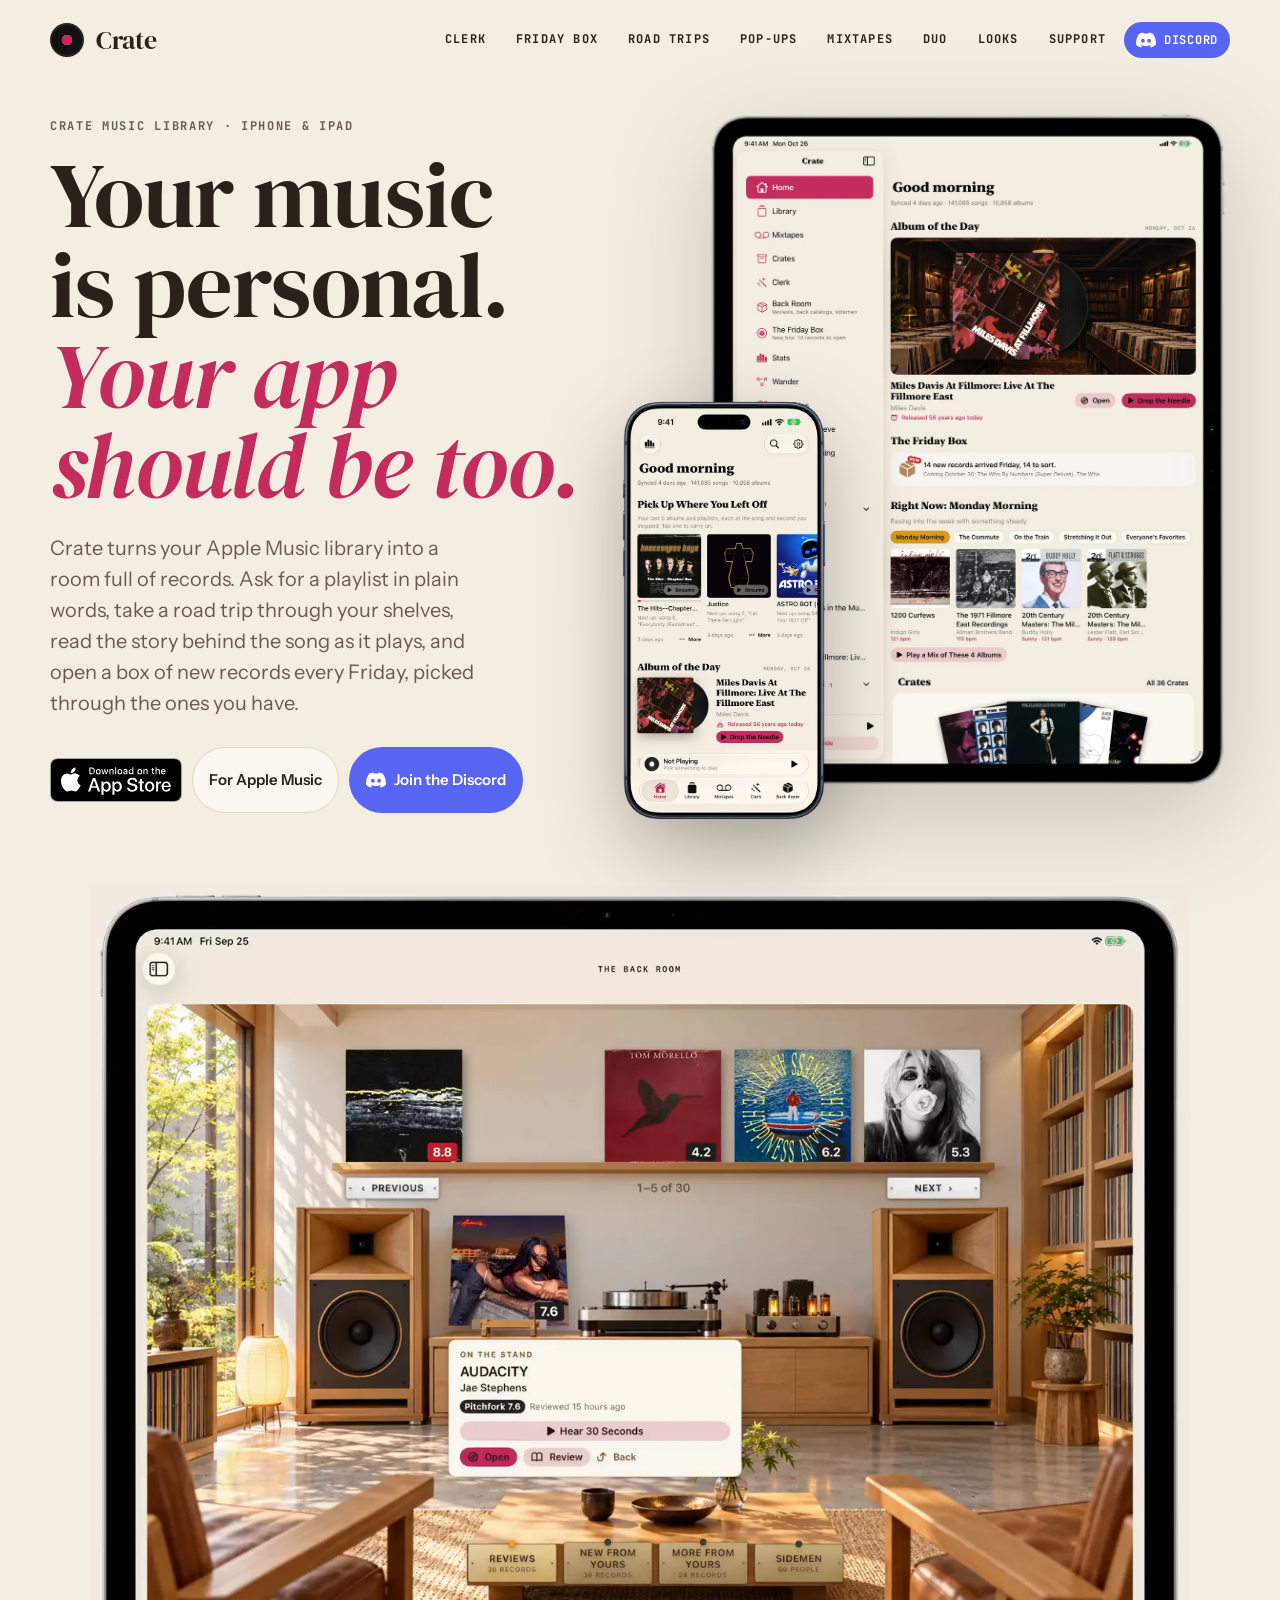
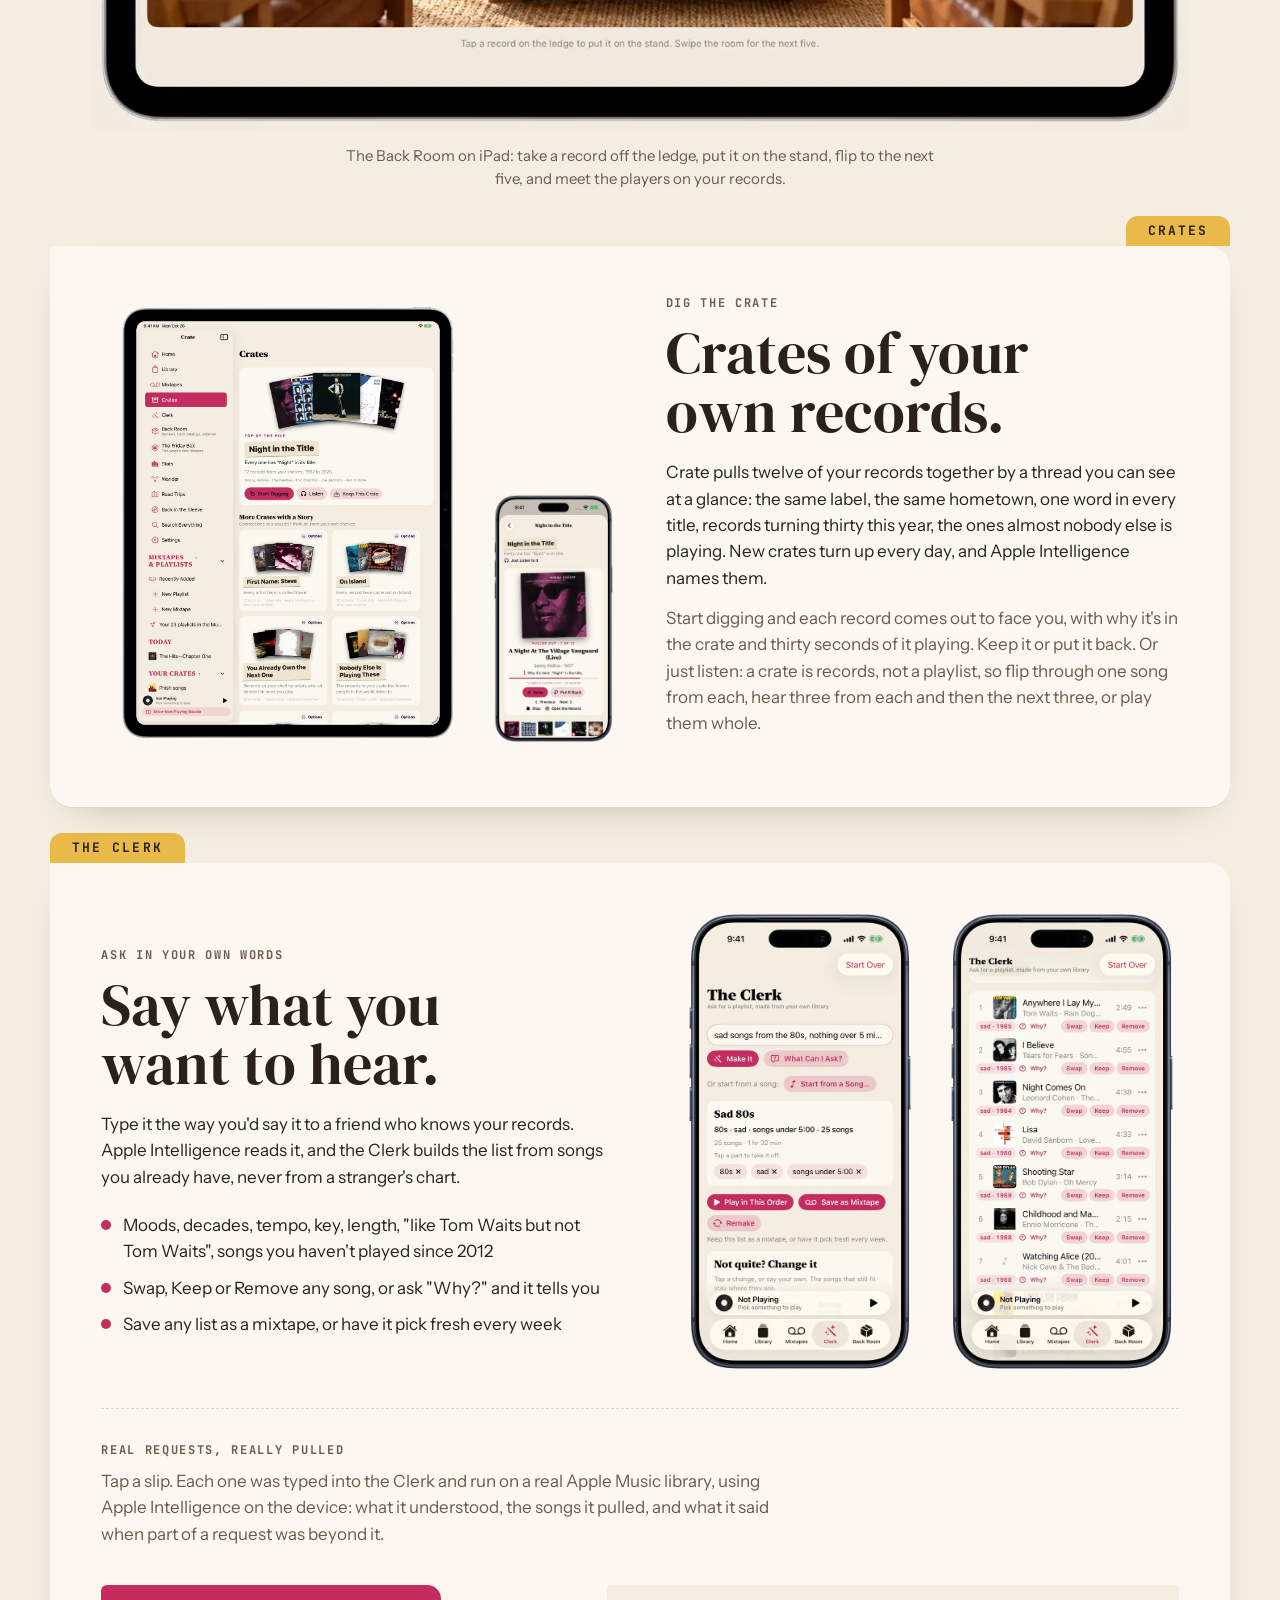
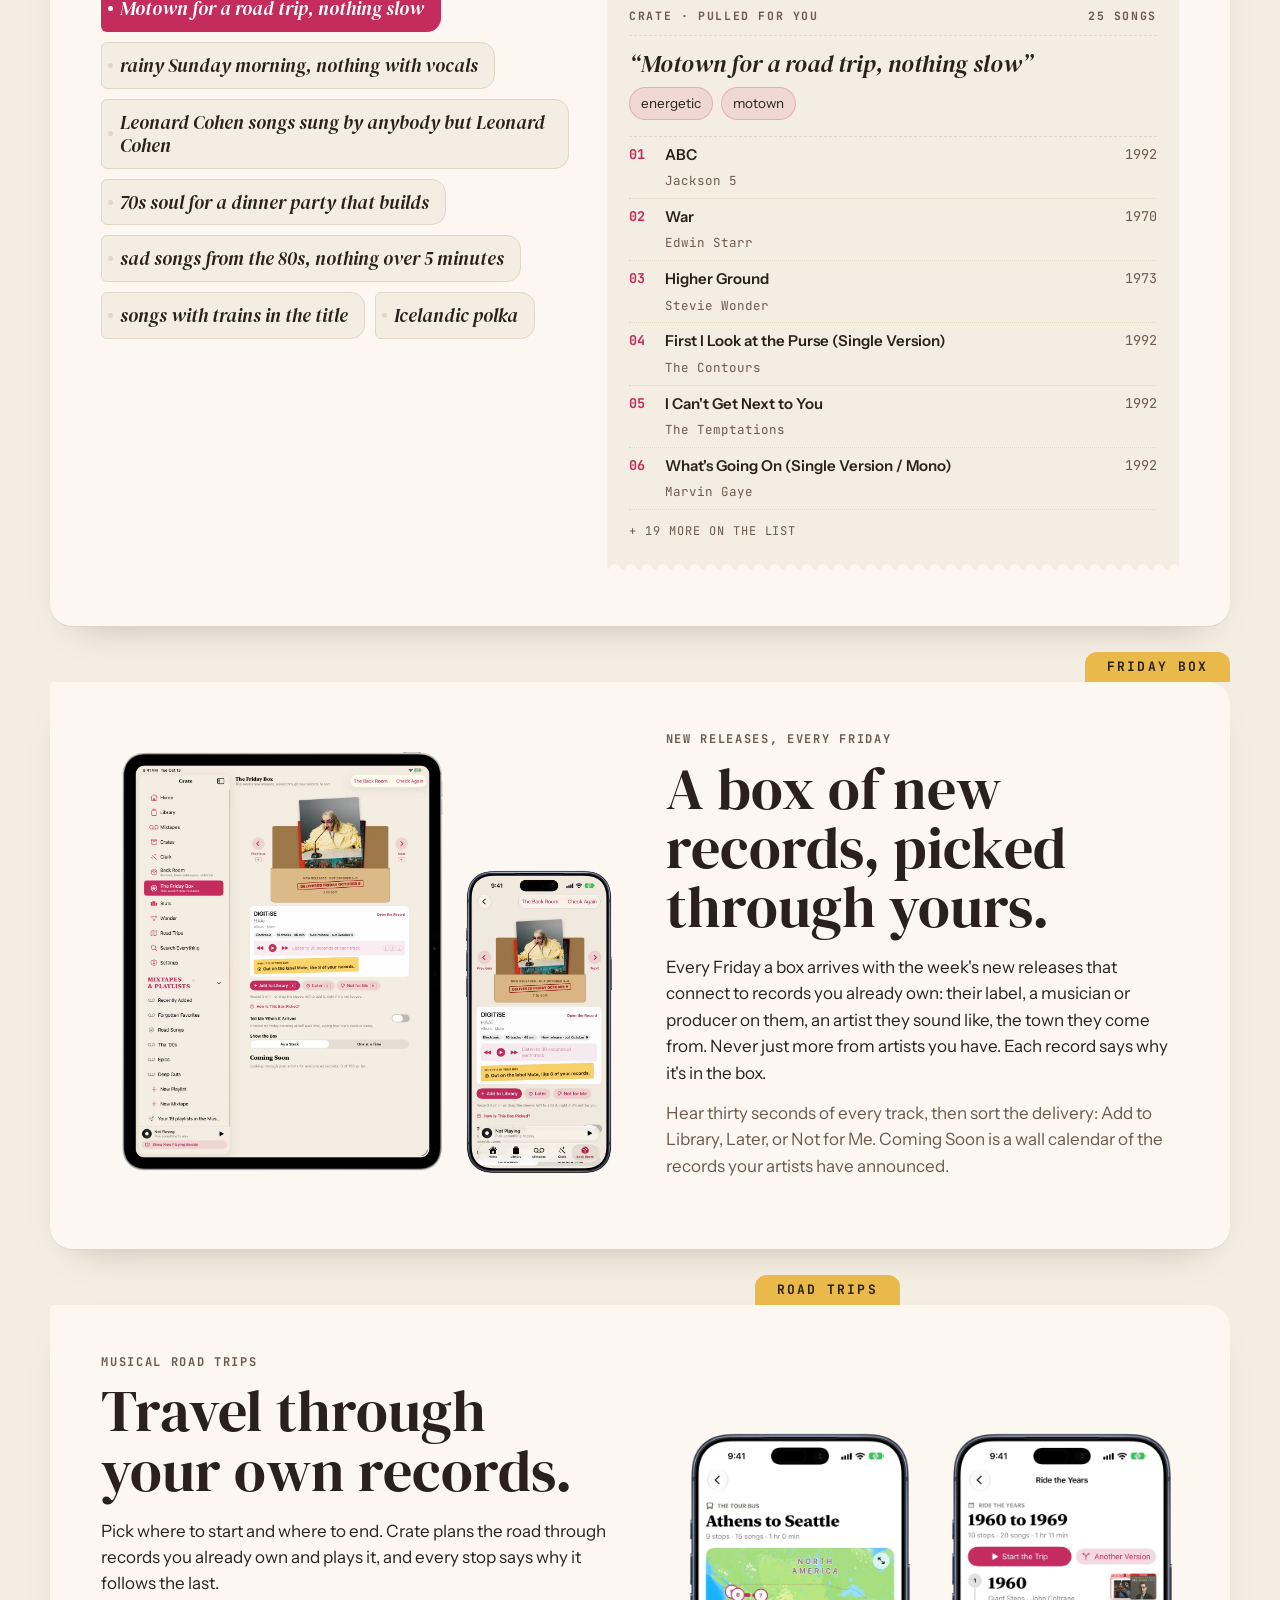
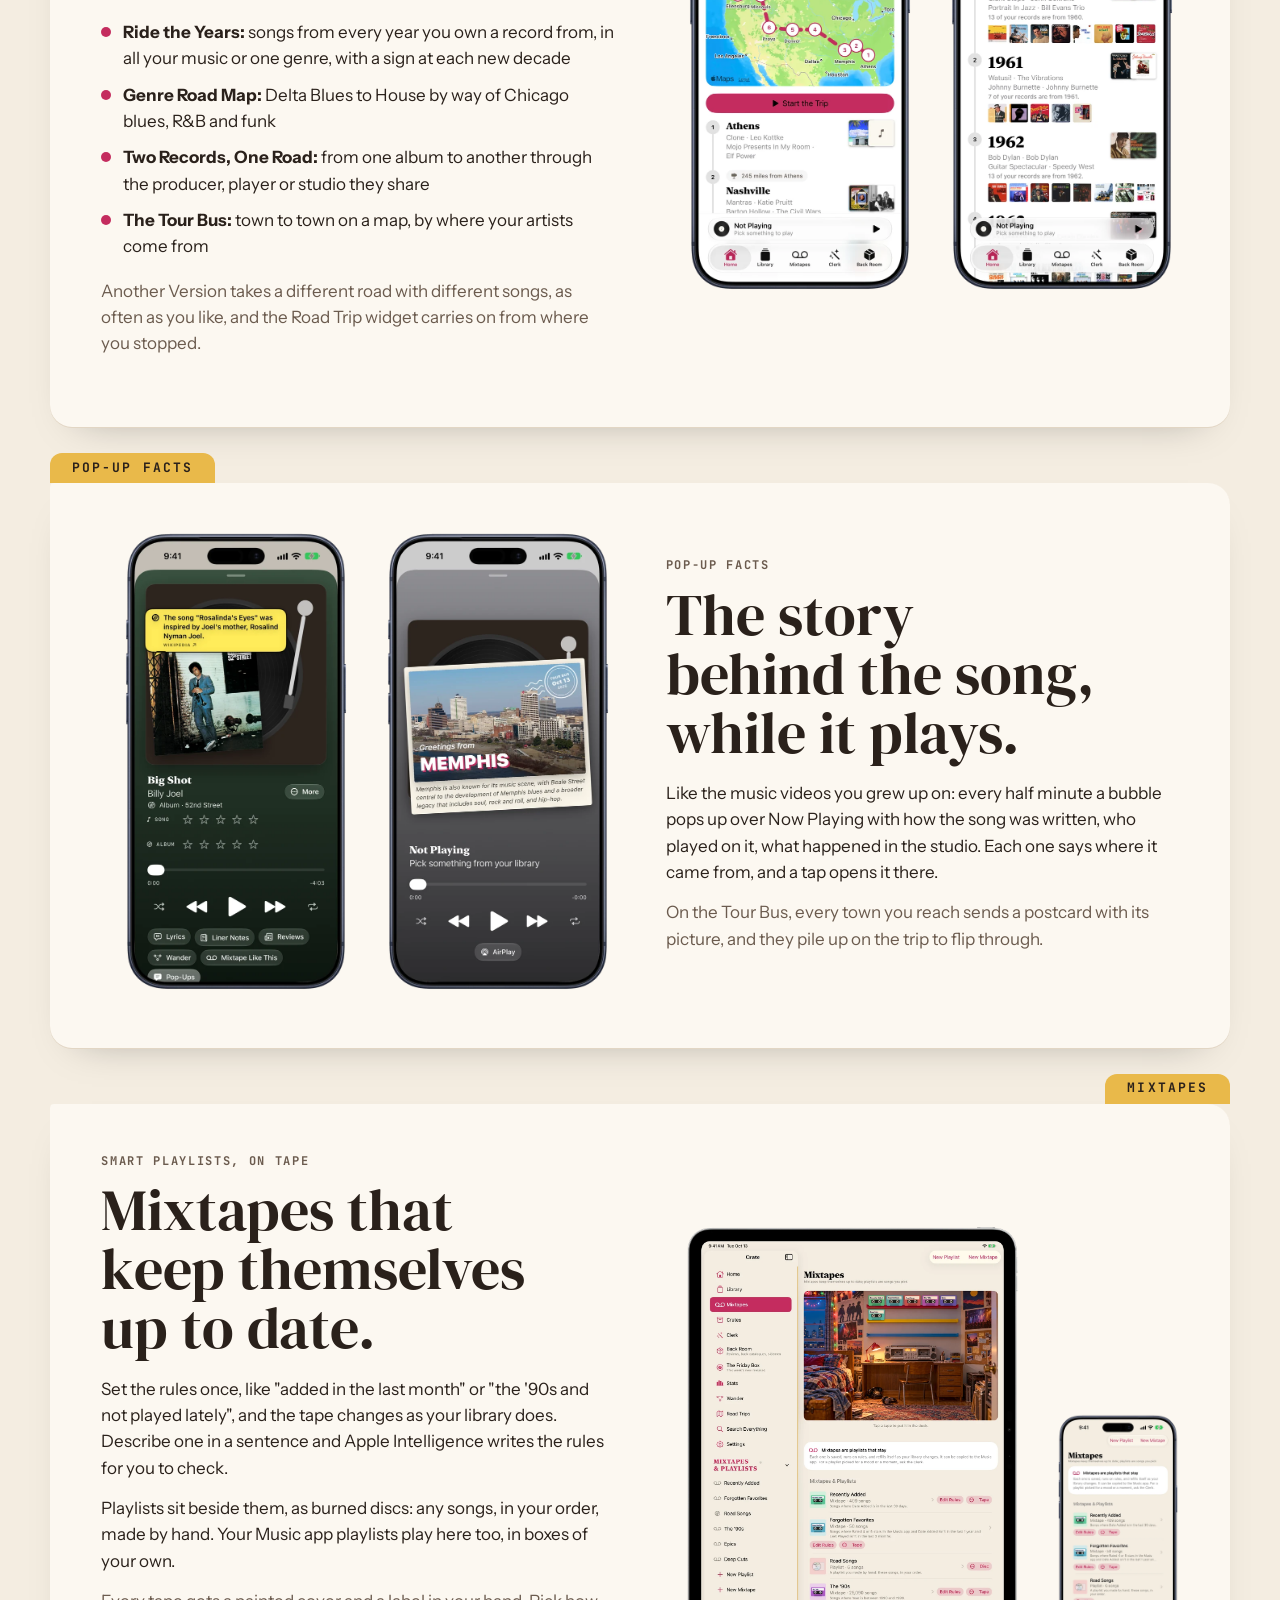
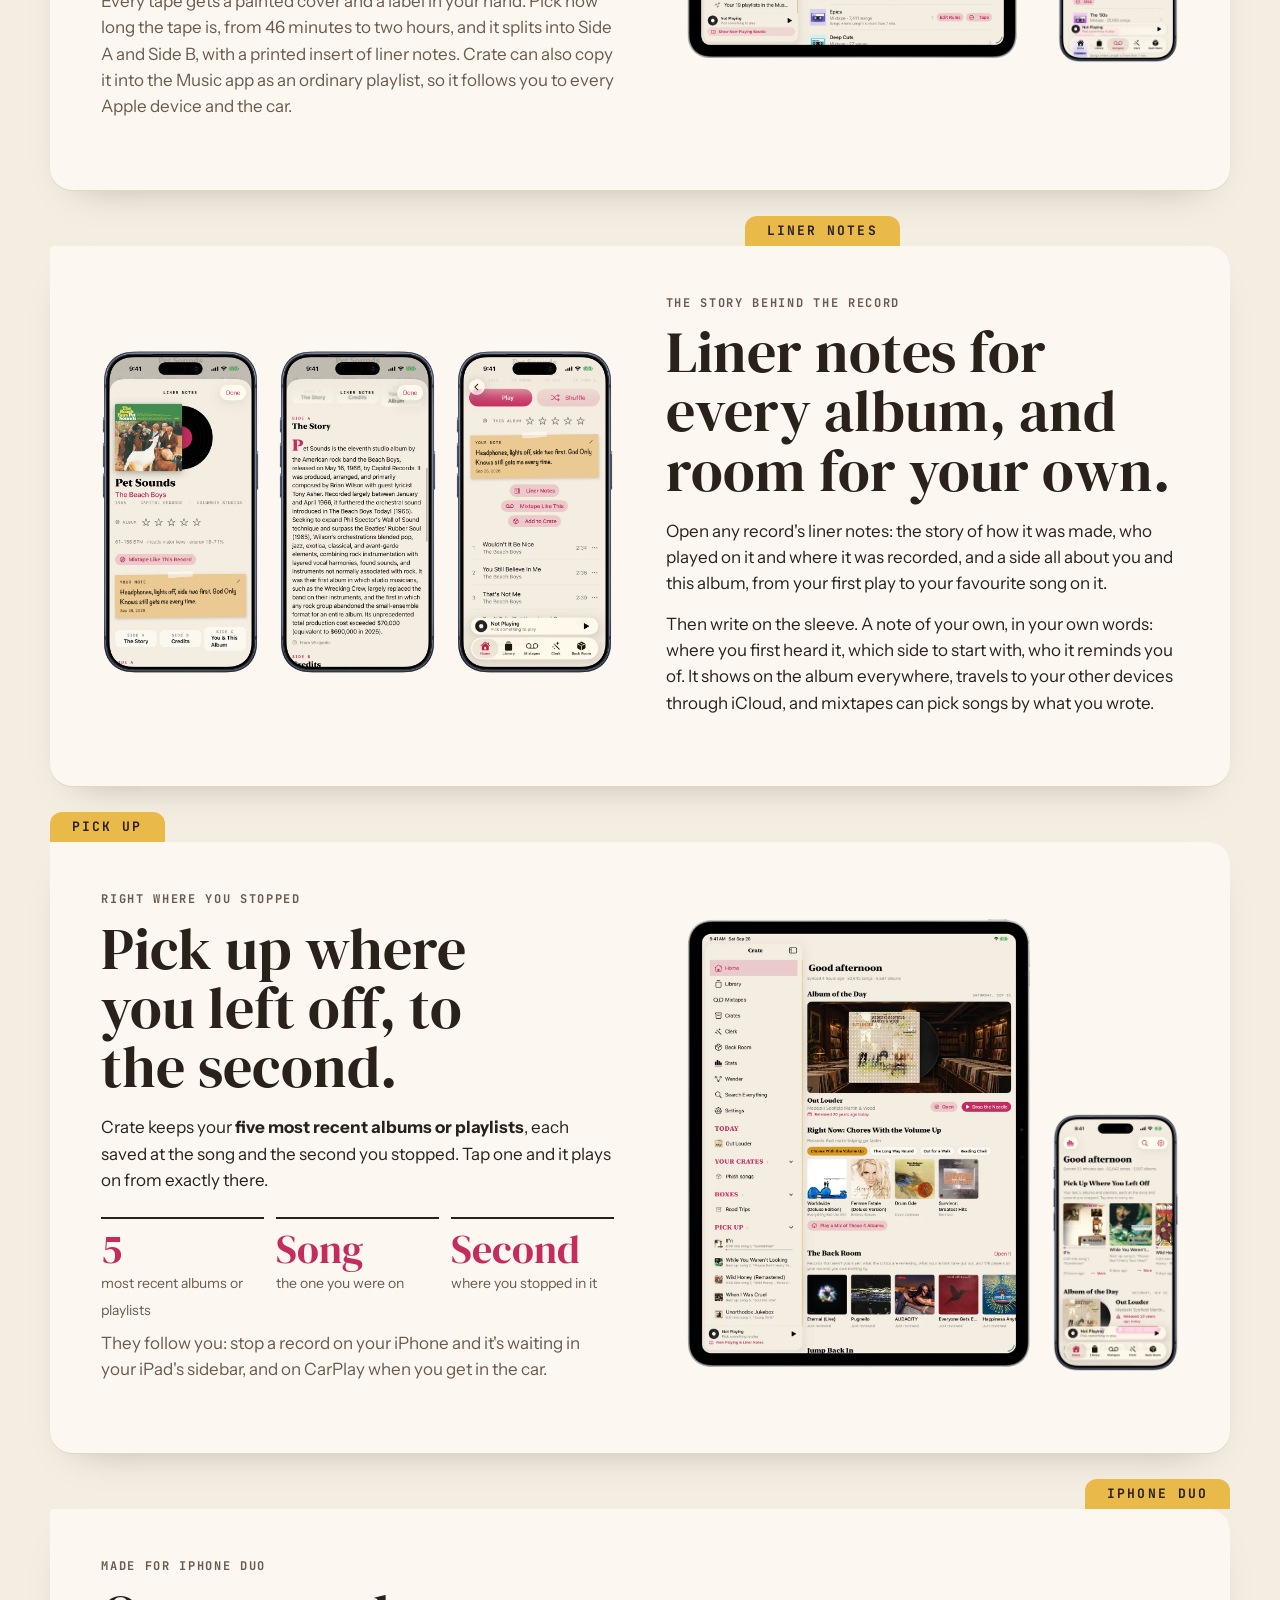
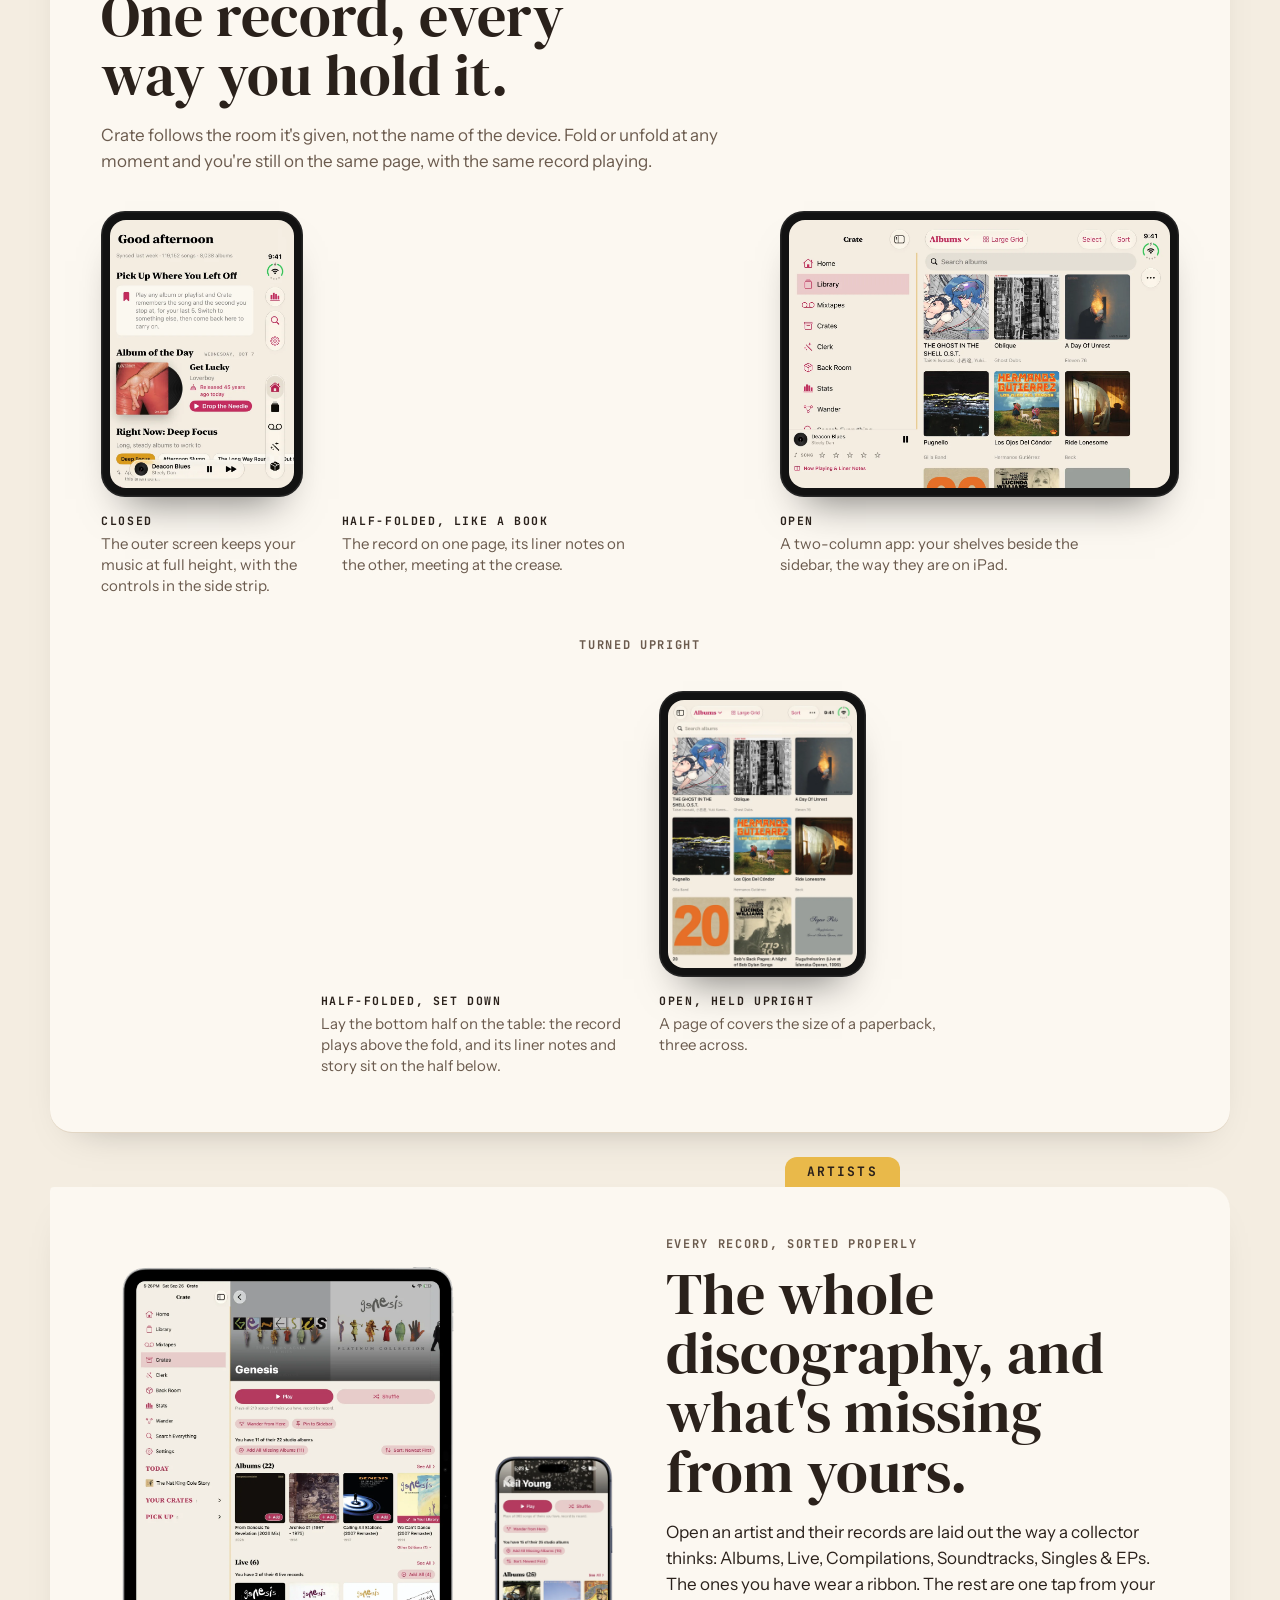
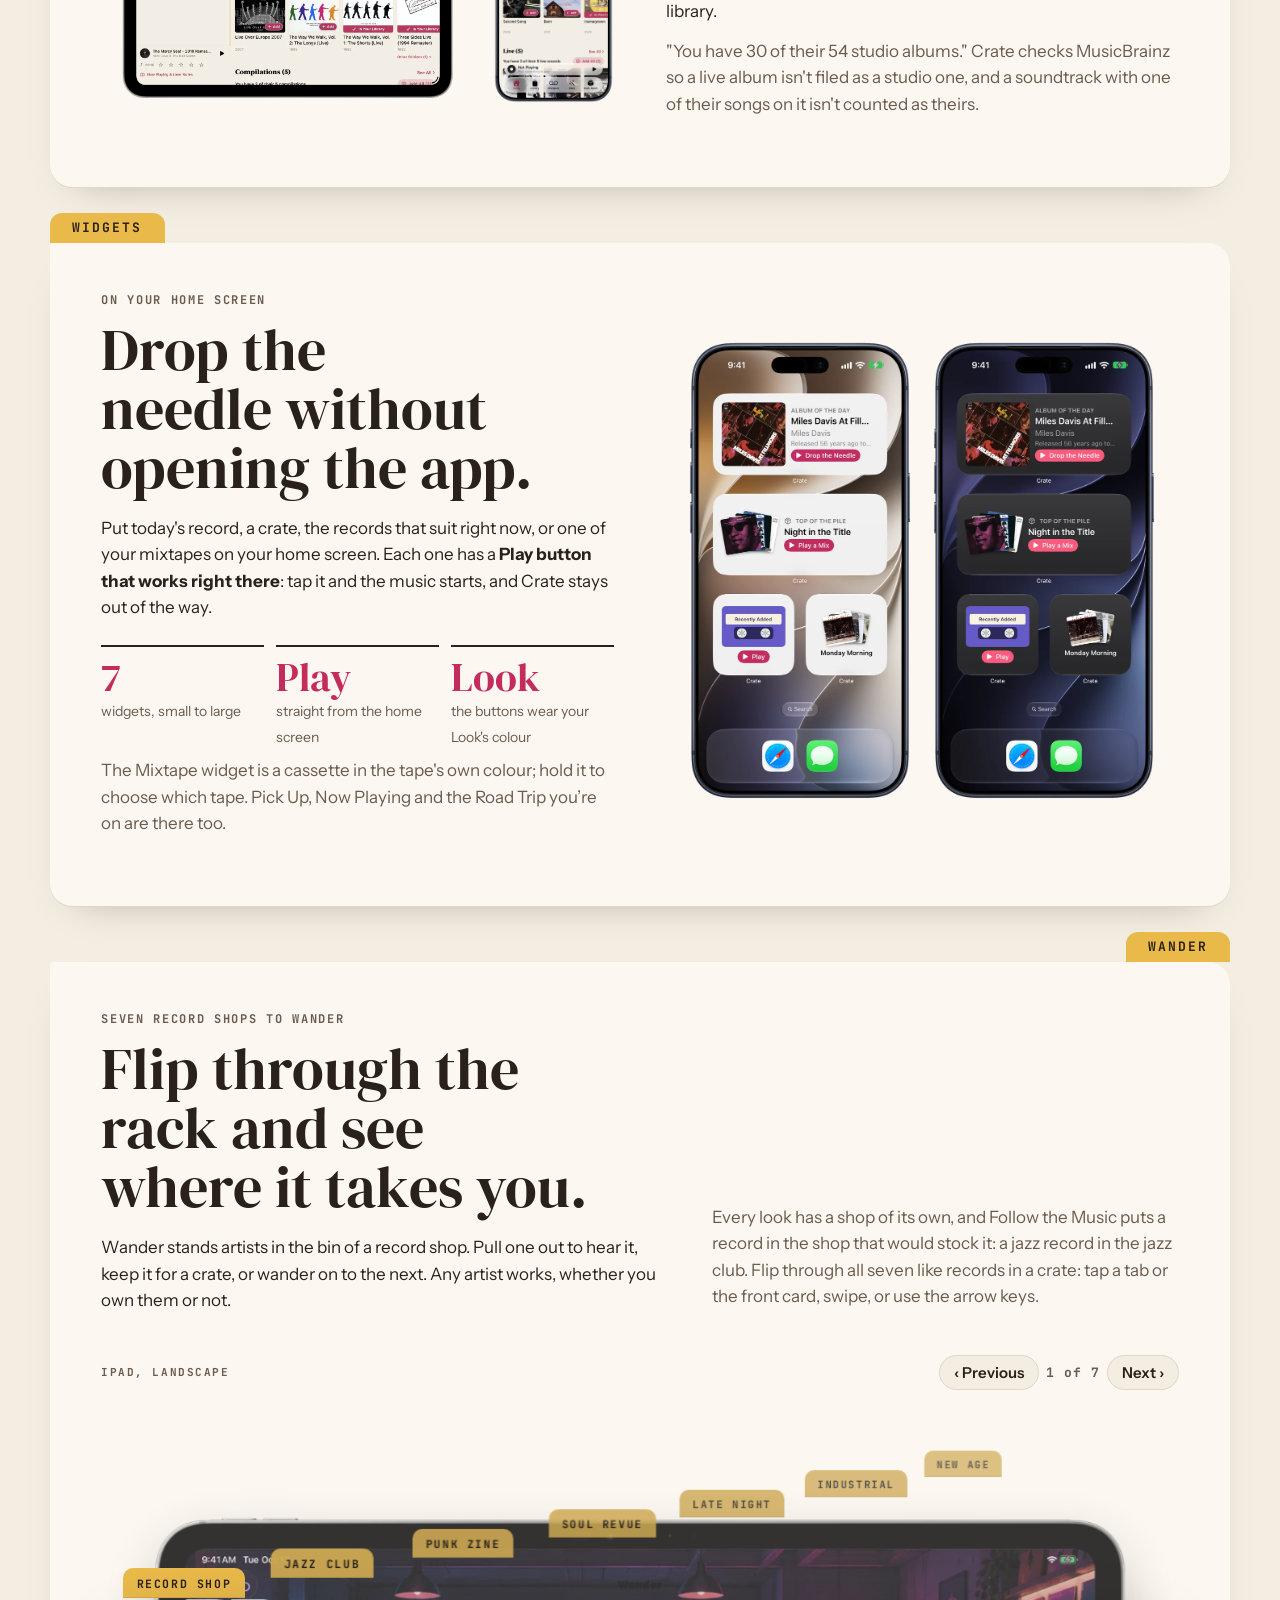
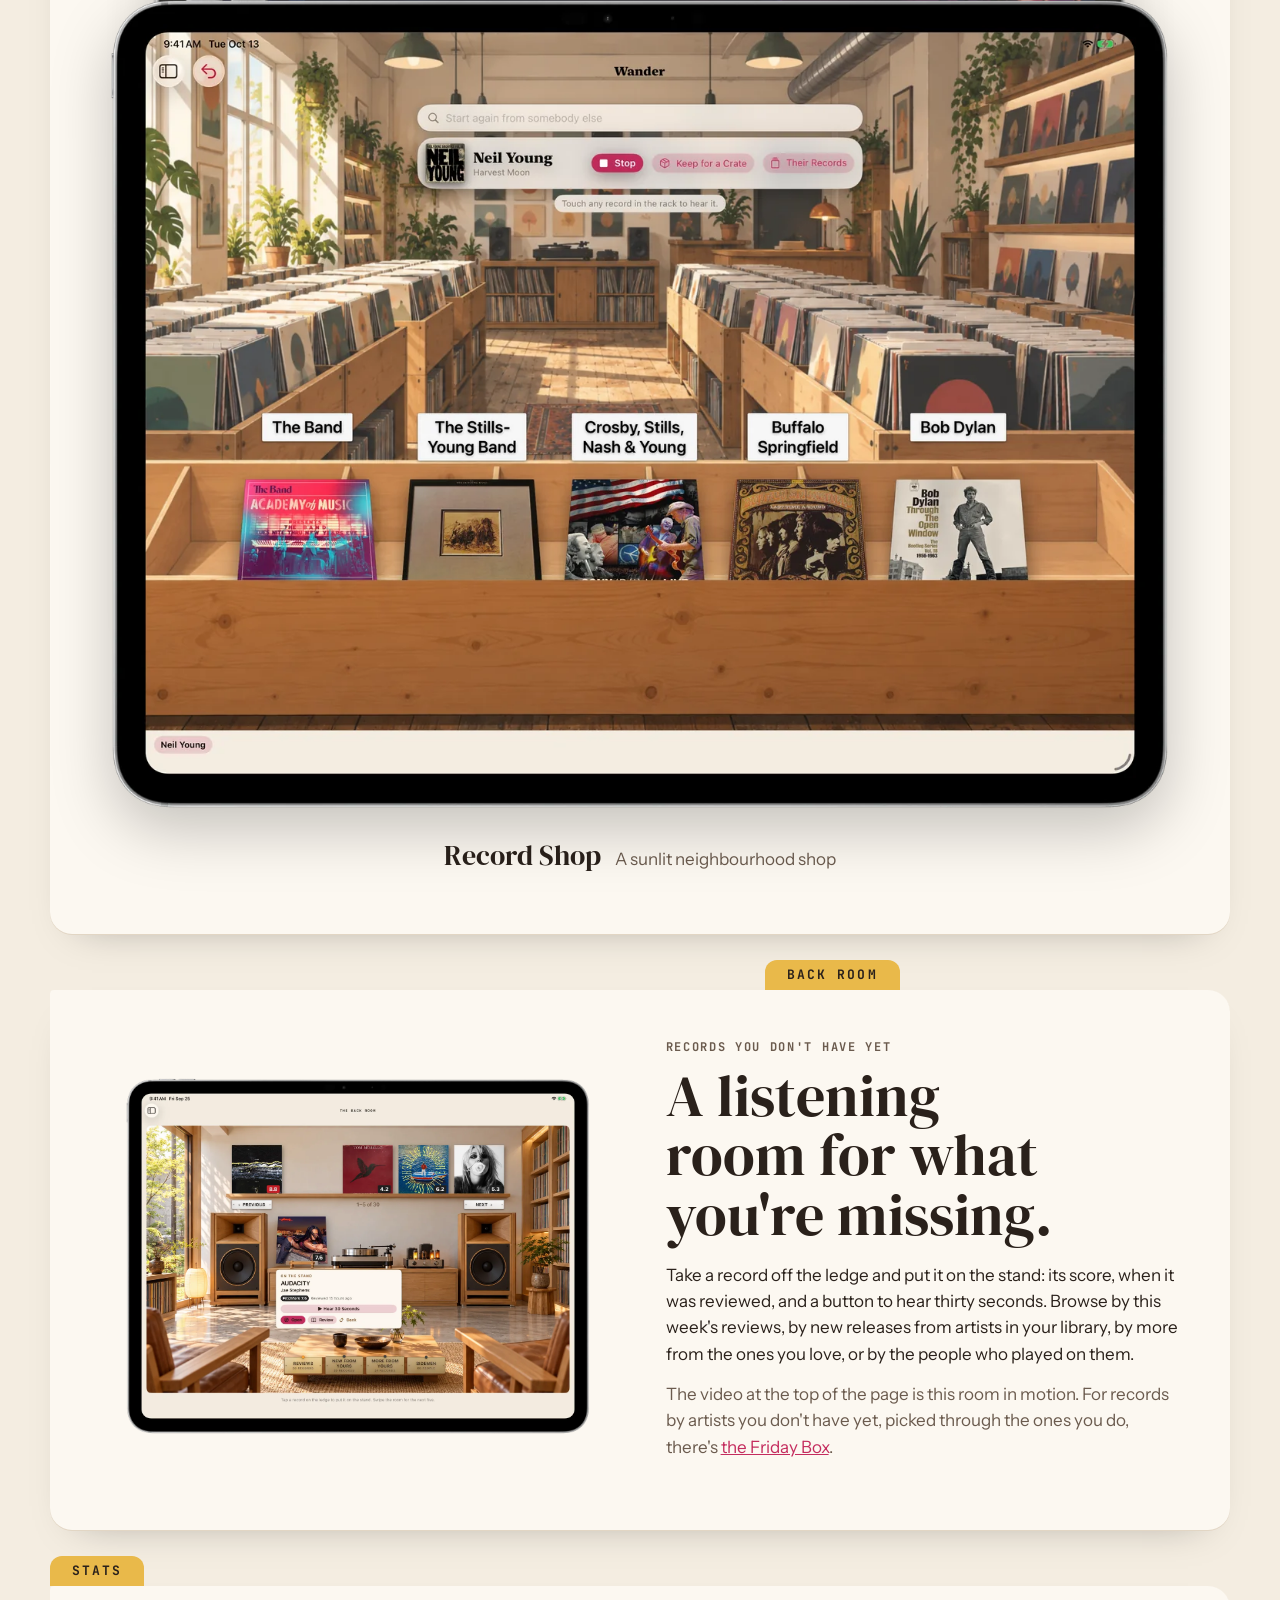
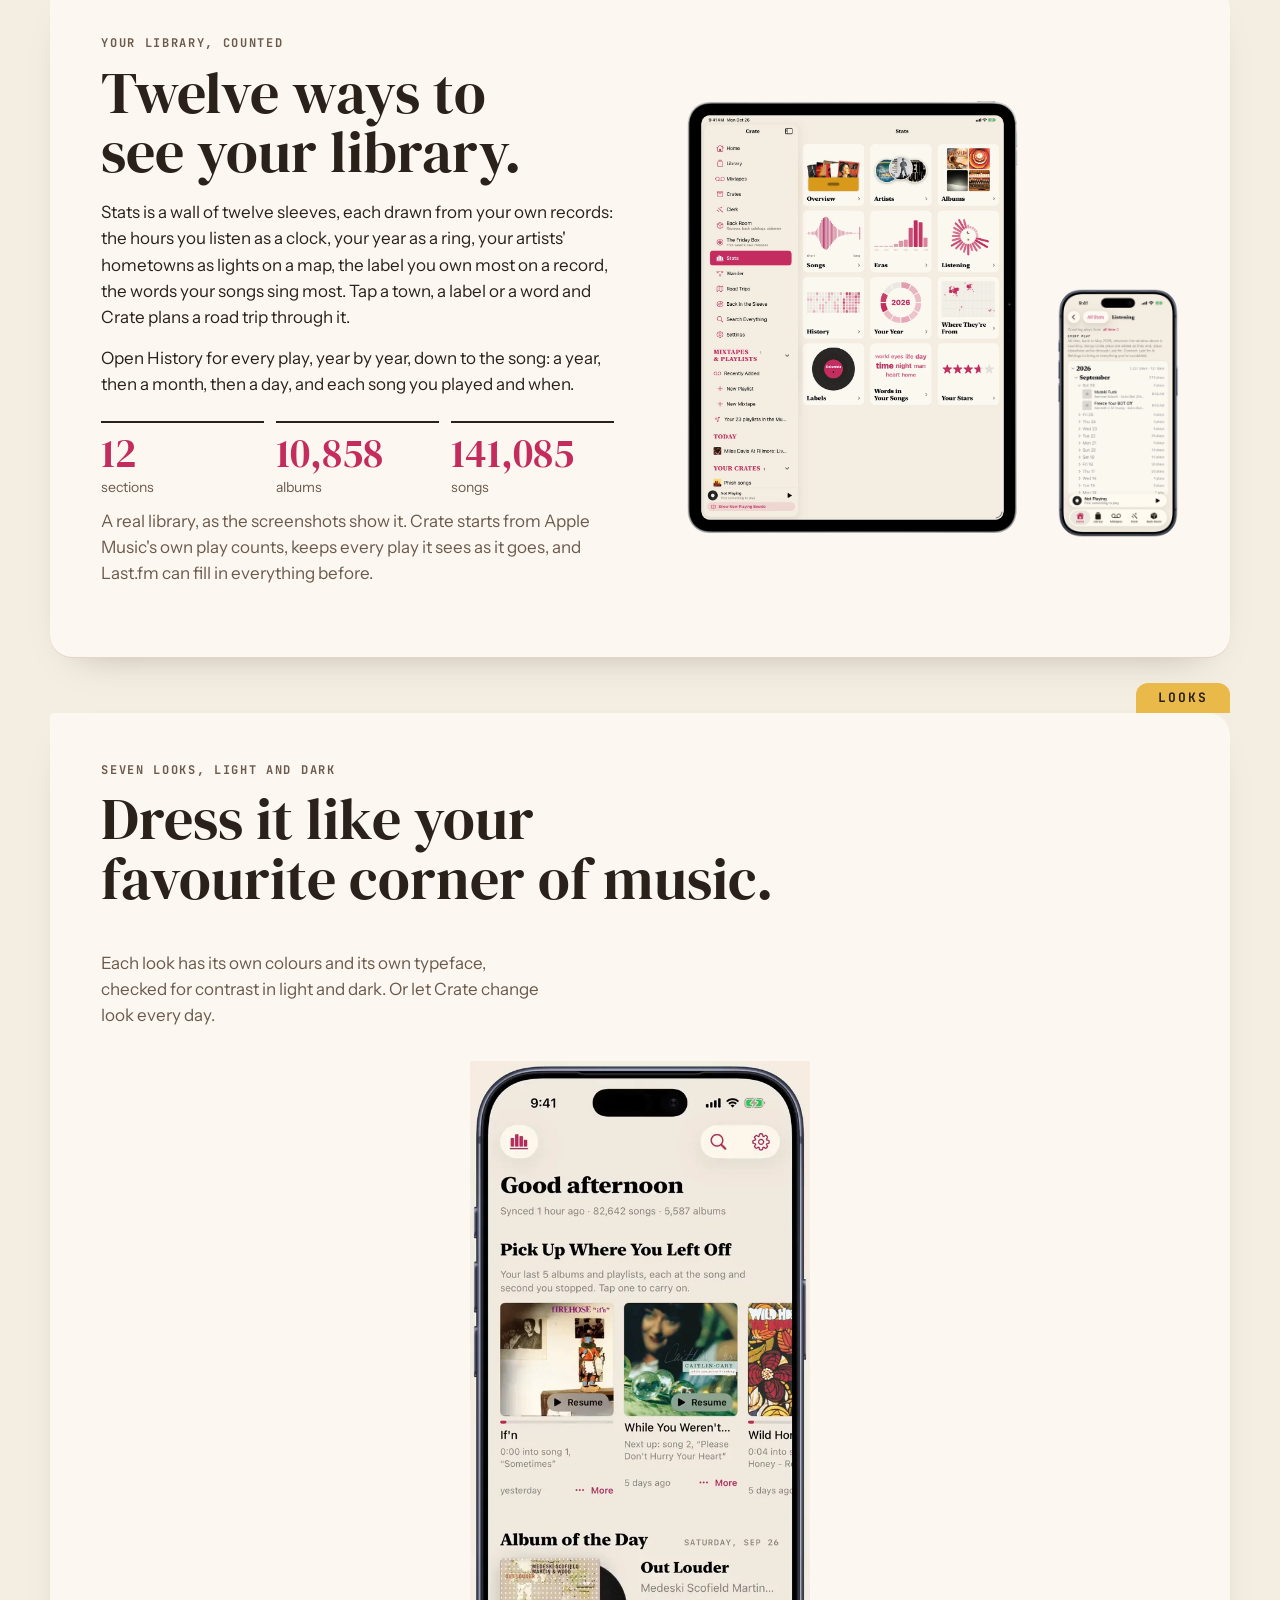
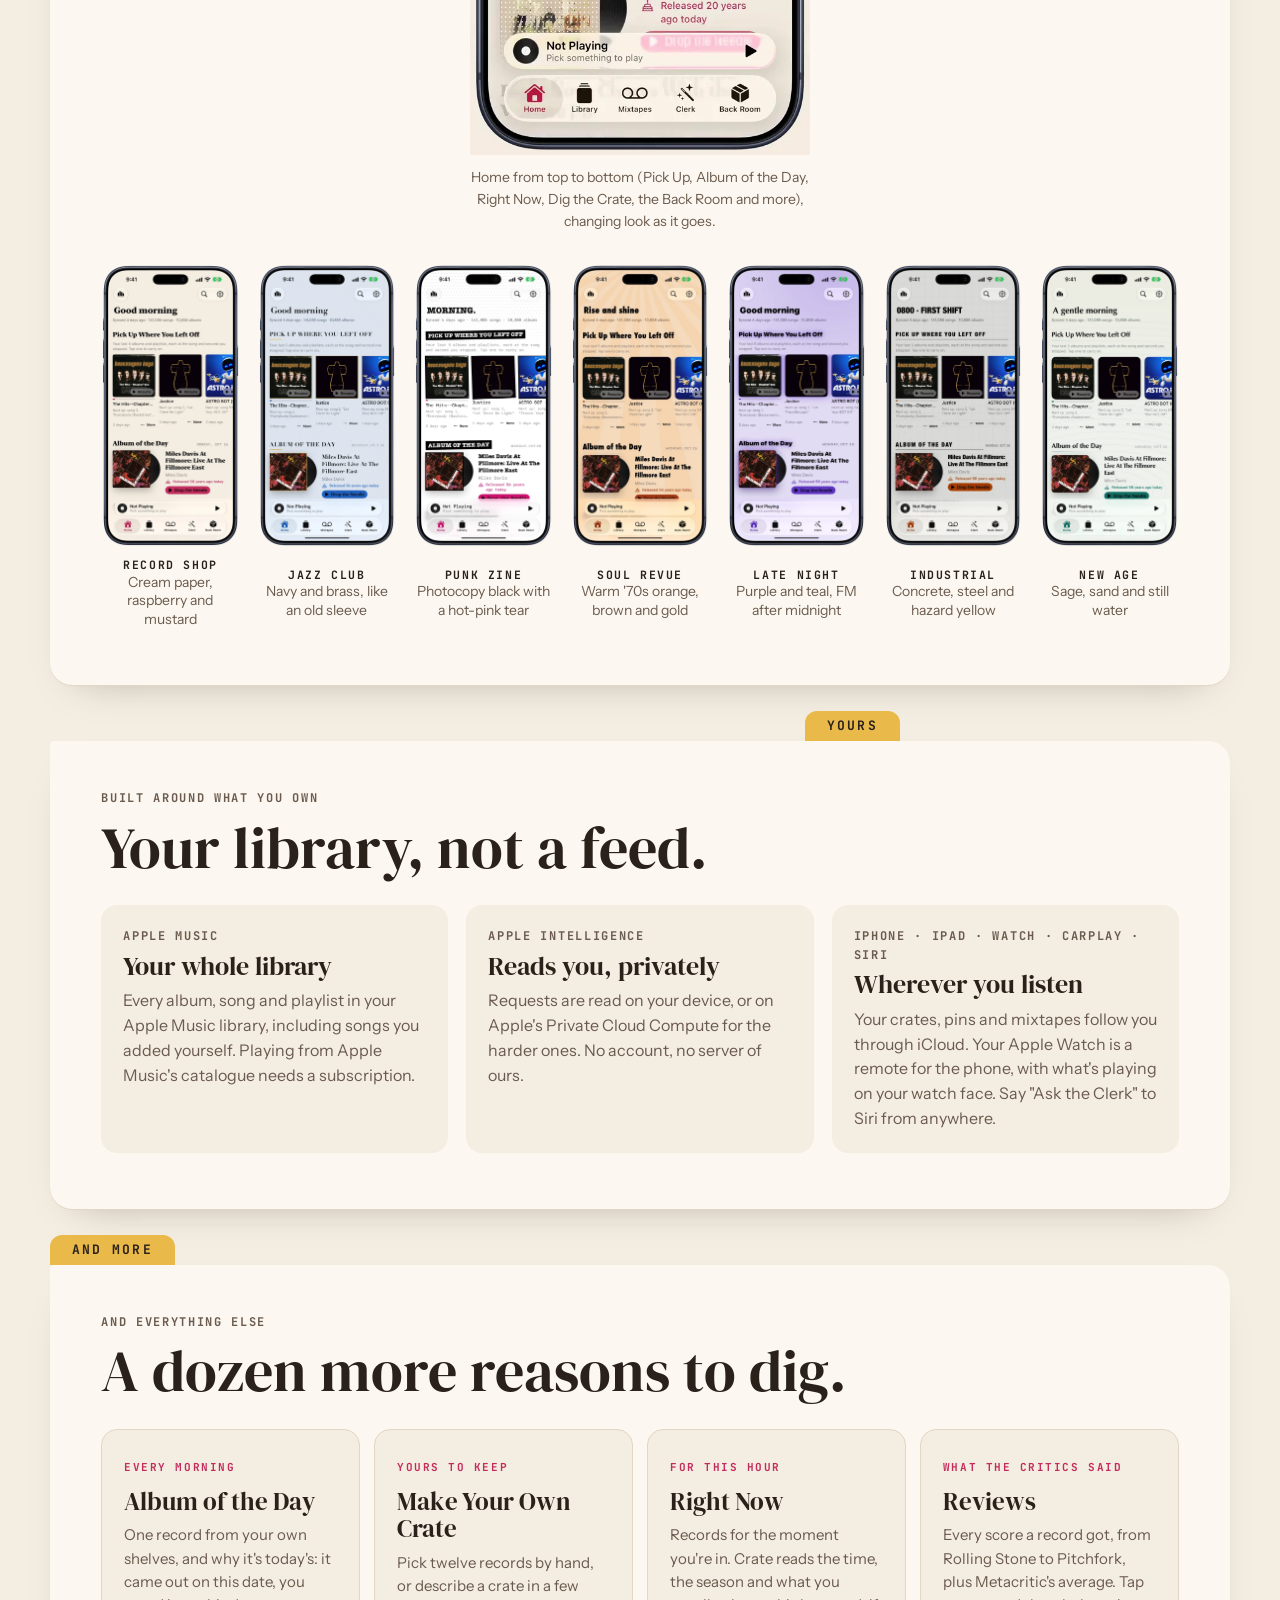
==== index.html @ f4113288 "New screenshots: Stats wall, Looks, widgets" ====
<!DOCTYPE html>
<html lang="en">
<head>
<meta charset="utf-8">
<meta name="viewport" content="width=device-width, initial-scale=1, viewport-fit=cover">
<meta name="description" content="Crate Music Library for iPhone and iPad: your Apple Music library as a room full of records. Ask for playlists in plain words, make mixtapes, and see every play.">
<meta name="theme-color" content="#F4EDE1" media="(prefers-color-scheme: light)">
<meta name="theme-color" content="#15110E" media="(prefers-color-scheme: dark)">
<meta property="og:title" content="Crate Music Library">
<meta property="og:description" content="Your music is personal. Your app should be too. iPhone and iPad.">
<meta property="og:type" content="website">
<meta property="og:image" content="https://cratemusicapp.com/og-image.png">
<meta property="og:image:width" content="1200">
<meta property="og:image:height" content="630">
<meta property="og:url" content="https://cratemusicapp.com/">
<meta name="twitter:card" content="summary_large_image">
<meta name="twitter:image" content="https://cratemusicapp.com/og-image.png">
<link rel="icon" href="favicon.svg" type="image/svg+xml">
<link rel="apple-touch-icon" href="apple-touch-icon.png">
<title>Crate Music Library</title>
<link rel="preconnect" href="https://fonts.googleapis.com">
<link rel="preconnect" href="https://fonts.gstatic.com" crossorigin>
<link rel="stylesheet" href="https://fonts.googleapis.com/css2?family=DM+Serif+Display:ital@0;1&family=Instrument+Sans:wght@400;500;600;700&family=JetBrains+Mono:wght@500;700&display=swap">
<link rel="stylesheet" href="style.css?v=17">
<style>
/* App Store badge (store.js). Apple: 40px minimum height, clear space a quarter of its height,
   never recolored or altered. */
[hidden]{display:none!important}
.store-badge{display:inline-block;line-height:0;margin:11px 0}
.store-badge img{height:44px;width:auto}
</style>
</head>
<body>

<div class="wrap">
  <header class="top">
    <a class="brand" href="#top" aria-label="Crate Music Library">
      <span class="brand-mark" aria-hidden="true"></span><b>Crate</b>
    </a>
    <nav class="nav" aria-label="Sections">
      <a href="#clerk">Clerk</a><a href="#fridaybox">Friday Box</a><a href="#roadtrips">Road Trips</a><a href="#popups">Pop-Ups</a><a href="#mixtapes">Mixtapes</a><a href="#duo">Duo</a><a href="#looks">Looks</a><a class="nav-beta" data-beta hidden href="#">Beta</a><a href="support.html">Support</a><a class="discord" data-discord href="support.html#community"><svg viewBox="0 0 24 24" aria-hidden="true" fill="currentColor"><path d="M20.3 4.4A19.8 19.8 0 0 0 15.4 3l-.6 1.3a18.4 18.4 0 0 0-5.6 0L8.6 3a19.7 19.7 0 0 0-4.9 1.5C.6 9.1-.3 13.6.1 18.1a19.9 19.9 0 0 0 6 3l1.3-2.1a12.9 12.9 0 0 1-2-1l.5-.4a14.2 14.2 0 0 0 12.2 0l.5.4a12.9 12.9 0 0 1-2.1 1l1.3 2.1a19.8 19.8 0 0 0 6-3c.5-5.2-.8-9.7-3.5-13.7ZM8.3 15.3c-1.2 0-2.2-1.1-2.2-2.4s1-2.4 2.2-2.4 2.2 1.1 2.2 2.4-1 2.4-2.2 2.4Zm7.4 0c-1.2 0-2.2-1.1-2.2-2.4s1-2.4 2.2-2.4 2.2 1.1 2.2 2.4-1 2.4-2.2 2.4Z"/></svg>Discord</a>
    </nav>
  </header>

  <section class="hero" id="top">
    <div>
      <div class="label">Crate Music Library · iPhone &amp; iPad</div>
      <h1>Your music is personal. <em>Your app should be too.</em></h1>
      <p class="lede">Crate turns your Apple Music library into a room full of records. Ask for a playlist in plain words, take a road trip through your shelves, read the story behind the song as it plays, and open a box of new records every Friday, picked through the ones you have.</p>
      <div class="pills">
        <a class="pill solid" data-beta hidden href="#" aria-label="Try the Crate beta, free on TestFlight"><svg class="tf-mark" viewBox="0 0 24 24" width="16" height="16" aria-hidden="true" focusable="false"><path fill="currentColor" d="M21.9 2.1 2.6 9.9l6.6 2.6z"/><path fill="currentColor" d="M22.6 2.8 9.9 13.1l4.9 8.6z"/><path fill="currentColor" opacity=".5" d="M9.9 13.9v4.6l2.6-3z"/></svg>Try the beta, free on TestFlight</a>
        <span class="pill" data-store-soon><span class="dot"></span>Coming soon to the App Store</span>
        <a class="store-badge" data-store-live hidden href="#" aria-label="Download Crate on the App Store"><picture><source srcset="img/app-store-badge-white.svg" media="(prefers-color-scheme: dark)"><img src="img/app-store-badge-black.svg" alt="Download on the App Store" width="132" height="44"></picture></a>
        <span class="pill">For Apple Music</span>
        <a class="pill discord" data-discord href="support.html#community"><svg viewBox="0 0 24 24" aria-hidden="true" fill="currentColor"><path d="M20.3 4.4A19.8 19.8 0 0 0 15.4 3l-.6 1.3a18.4 18.4 0 0 0-5.6 0L8.6 3a19.7 19.7 0 0 0-4.9 1.5C.6 9.1-.3 13.6.1 18.1a19.9 19.9 0 0 0 6 3l1.3-2.1a12.9 12.9 0 0 1-2-1l.5-.4a14.2 14.2 0 0 0 12.2 0l.5.4a12.9 12.9 0 0 1-2.1 1l1.3 2.1a19.8 19.8 0 0 0 6-3c.5-5.2-.8-9.7-3.5-13.7ZM8.3 15.3c-1.2 0-2.2-1.1-2.2-2.4s1-2.4 2.2-2.4 2.2 1.1 2.2 2.4-1 2.4-2.2 2.4Zm7.4 0c-1.2 0-2.2-1.1-2.2-2.4s1-2.4 2.2-2.4 2.2 1.1 2.2 2.4-1 2.4-2.2 2.4Z"/></svg>Join the Discord</a>
      </div>
    </div>
    <div class="hero-art">
      <picture><source srcset="img/ipad-home-dark.webp" media="(prefers-color-scheme: dark)"><img class="pad" src="img/ipad-home.webp" width="1100" height="1435" alt="Crate on iPad: Home with Album of the Day and The Friday Box, beside the sidebar of every room and your mixtapes and playlists"></picture>
      <picture><source srcset="img/iphone-home-dark.webp" media="(prefers-color-scheme: dark)"><img class="phone" src="img/iphone-home.webp" width="560" height="1143" alt="Crate on iPhone: Good morning, with albums to pick up where you left off and today's Album of the Day"></picture>
    </div>
  </section>
  <figure class="reel">
    <video id="reel" data-themed="backroom-stand" autoplay muted loop playsinline preload="metadata" width="1400" height="1074"
           poster="img/backroom-stand-poster.webp" aria-label="The Back Room on iPad: records going onto the stand from the ledge of this week's reviews, then the players on your records">
      <source src="img/backroom-stand.mp4" type="video/mp4">
    </video>
    <figcaption>The Back Room on iPad: take a record off the ledge, put it on the stand, flip to the next five, and meet the players on your records.</figcaption>
  </figure>


  <section class="divider far" id="crates" data-tab="Crates">
    <div class="row flip">
      <div class="copy">
        <div class="label">Dig the crate</div>
        <h2>Crates of your own records.</h2>
        <p>Crate pulls twelve of your records together by a thread you can see at a glance: the same label, the same hometown, one word in every title, records turning thirty this year, the ones almost nobody else is playing. New crates turn up every day, and Apple Intelligence names them.</p>
        <p class="soft">Start digging and each record comes out to face you, with why it's in the crate and thirty seconds of it playing. Keep it or put it back. Or just listen: a crate is records, not a playlist, so flip through one song from each, hear three from each and then the next three, or play them whole.</p>
      </div>
      <div class="devices">
        <picture><source srcset="img/ipad-crates-dark.webp" media="(prefers-color-scheme: dark)"><img class="pad" src="img/ipad-crates.webp" width="1100" height="1435" loading="lazy" alt="Crates on iPad: Night in the Title at the top of the pile, every record with Night in its title fanned under a hand-lettered divider card, with more crates below"></picture>
        <picture><source srcset="img/iphone-cratedig-dark.webp" media="(prefers-color-scheme: dark)"><img class="phone" src="img/iphone-cratedig.webp" width="560" height="1143" loading="lazy" alt="Digging through a crate on iPhone: Sonny Rollins' A Night at the Village Vanguard pulled out, with why it's in the crate, thirty seconds playing, and Keep or Put It Back"></picture>
      </div>
    </div>
  </section>

  <section class="divider" id="clerk" data-tab="The Clerk">
    <div class="row">
      <div class="copy">
        <div class="label">Ask in your own words</div>
        <h2>Say what you want to hear.</h2>
        <p>Type it the way you'd say it to a friend who knows your records. Apple Intelligence reads it, and the Clerk builds the list from songs you already have, never from a stranger's chart.</p>
        <ul class="facts">
          <li>Moods, decades, tempo, key, length, "like Tom Waits but not Tom Waits", songs you haven't played since 2012</li>
          <li>Swap, Keep or Remove any song, or ask "Why?" and it tells you</li>
          <li>Save any list as a mixtape, or have it pick fresh every week</li>
        </ul>
      </div>
      <div class="devices two-phones">
        <picture><source srcset="img/iphone-clerk-dark.webp" media="(prefers-color-scheme: dark)"><img class="phone" src="img/iphone-clerk.webp" width="560" height="1145" alt="The Clerk on iPhone reading a request into the parts 80s, sad and songs under five minutes"></picture>
        <picture><source srcset="img/iphone-clerk-list-dark.webp" media="(prefers-color-scheme: dark)"><img class="phone" src="img/iphone-clerk-list.webp" width="560" height="1145" alt="The Clerk's list on iPhone, each song with its mood and year, and Why, Swap, Keep and Remove"></picture>
      </div>
    </div>
      <div class="counter">
      <div class="counter-head">
        <div class="label">Real requests, really pulled</div>
        <p>Tap a slip. Each one was typed into the Clerk and run on a real Apple Music library, using Apple Intelligence on the device: what it understood, the songs it pulled, and what it said when part of a request was beyond it.</p>
      </div>
      <div class="slips" role="tablist" aria-label="Requests"><button class="slip" type="button" role="tab" data-i="0" aria-selected="true">Motown for a road trip, nothing slow</button><button class="slip" type="button" role="tab" data-i="1" aria-selected="false">rainy Sunday morning, nothing with vocals</button><button class="slip" type="button" role="tab" data-i="2" aria-selected="false">Leonard Cohen songs sung by anybody but Leonard Cohen</button><button class="slip" type="button" role="tab" data-i="3" aria-selected="false">70s soul for a dinner party that builds</button><button class="slip" type="button" role="tab" data-i="4" aria-selected="false">sad songs from the 80s, nothing over 5 minutes</button><button class="slip" type="button" role="tab" data-i="5" aria-selected="false">songs with trains in the title</button><button class="slip" type="button" role="tab" data-i="6" aria-selected="false">Icelandic polka</button></div>
      <div class="receipts"><div class="receipt" role="tabpanel" data-i="0"><div class="r-top"><span>Crate &middot; pulled for you</span><span>25 songs</span></div><p class="r-ask">&ldquo;Motown for a road trip, nothing slow&rdquo;</p><div class="chips"><span class="chip">energetic</span><span class="chip">motown</span></div><ol><li><b>ABC</b><em>1992</em><i>Jackson 5</i></li><li><b>War</b><em>1970</em><i>Edwin Starr</i></li><li><b>Higher Ground</b><em>1973</em><i>Stevie Wonder</i></li><li><b>First I Look at the Purse (Single Version)</b><em>1992</em><i>The Contours</i></li><li><b>I Can&#x27;t Get Next to You</b><em>1992</em><i>The Temptations</i></li><li><b>What&#x27;s Going On (Single Version / Mono)</b><em>1992</em><i>Marvin Gaye</i></li></ol><p class="r-more">+ 19 more on the list</p></div><div class="receipt" role="tabpanel" data-i="1" hidden><div class="r-top"><span>Crate &middot; pulled for you</span><span>25 songs</span></div><p class="r-ask">&ldquo;rainy Sunday morning, nothing with vocals&rdquo;</p><div class="chips"><span class="chip">calm</span><span class="chip">instrumental</span></div><ol><li><b>Quicksilver Glide Divine</b><em>1992</em><i>Spectrum</i></li><li><b>Sweet Lullaby (Ambient Mix)</b><em>1992</em><i>Deep Forest</i></li><li><b>Kneeling Down</b><em>2004</em><i>Tord Gustavsen Trio</i></li><li><b>Let&#x27;s Get It On (2008 Re-edit)</b><em>2008</em><i>Roni Size &amp; Reprazent</i></li><li><b>A Job Well Done</b><em>1991</em><i>Jim Chappell</i></li><li><b>Behind the Waterfall</b><em>1985</em><i>David Lanz &amp; Paul Speer</i></li></ol><p class="r-more">+ 19 more on the list</p></div><div class="receipt" role="tabpanel" data-i="2" hidden><div class="r-top"><span>Crate &middot; pulled for you</span><span>15 songs</span></div><p class="r-ask">&ldquo;Leonard Cohen songs sung by anybody but Leonard Cohen&rdquo;</p><div class="chips"><span class="chip">covers of Leonard Cohen songs</span></div><ol><li><b>Famous Blue Raincoat</b><em>1987</em><i>Jennifer Warnes</i></li><li><b>The Stranger Song</b><em>1995</em><i>Emmylou Harris</i></li><li><b>Coming Back to You</b><em>1987</em><i>Jennifer Warnes</i></li><li><b>The Future</b><em>2012</em><i>Eleni Mandell</i></li><li><b>Diamonds in the Mine</b><em>2025</em><i>Cass McCombs</i></li><li><b>If It Be Your Will (Reprise)</b><em>1987</em><i>Jennifer Warnes</i></li></ol><p class="r-more">+ 9 more on the list</p><p class="r-note">MusicBrainz says who wrote each of these, so songs they only sang (traditional ones, or other people’s) are left out.</p></div><div class="receipt" role="tabpanel" data-i="3" hidden><div class="r-top"><span>Crate &middot; pulled for you</span><span>25 songs</span></div><p class="r-ask">&ldquo;70s soul for a dinner party that builds&rdquo;</p><div class="chips"><span class="chip">70s</span><span class="chip">chill</span><span class="chip">soul</span><span class="chip">builds up</span></div><ol><li><b>Creation (Epilogue)</b><em>1972</em><i>The Jimmy Castor Bunch</i></li><li><b>Never Dreamed You&#x27;d Leave In Summer</b><em>1971</em><i>Stevie Wonder</i></li><li><b>Open Our Eyes</b><em>1974</em><i>Earth, Wind &amp; Fire</i></li><li><b>Easy Goin&#x27; Evening (My Mama&#x27;s Call)</b><em>1976</em><i>Stevie Wonder</i></li><li><b>The Look of Love</b><em>1971</em><i>Isaac Hayes</i></li><li><b>Let&#x27;s Burn Down the Cornfield</b><em>1974</em><i>Etta James</i></li></ol><p class="r-more">+ 19 more on the list</p></div><div class="receipt" role="tabpanel" data-i="4" hidden><div class="r-top"><span>Crate &middot; pulled for you</span><span>25 songs</span></div><p class="r-ask">&ldquo;sad songs from the 80s, nothing over 5 minutes&rdquo;</p><div class="chips"><span class="chip">80s</span><span class="chip">sad</span><span class="chip">songs under 5:00</span></div><ol><li><b>The Courtyard</b><em>1988</em><i>Nightnoise</i></li><li><b>In The Death Cell (Love Theme Reprise)</b><em>1980</em><i>Queen</i></li><li><b>Man In the Long Black Coat</b><em>1989</em><i>Bob Dylan</i></li><li><b>Un sacco bello (tema di Marisol 7) [Colonna sonora del film &quot;Un sacco bello&quot;]</b><em>1980</em><i>Ennio Morricone</i></li><li><b>Tango Till They&#x27;re Sore (2023 Remaster)</b><em>1985</em><i>Tom Waits</i></li><li><b>Slip Slidin&#x27; Away (Live)</b><em>1982</em><i>Simon &amp; Garfunkel</i></li></ol><p class="r-more">+ 19 more on the list</p></div><div class="receipt" role="tabpanel" data-i="5" hidden><div class="r-top"><span>Crate &middot; pulled for you</span><span>25 songs</span></div><p class="r-ask">&ldquo;songs with trains in the title&rdquo;</p><div class="chips"><span class="chip">titles with train or railroad</span></div><ol><li><b>Slow Train (Soundcheck)</b><em>2017</em><i>Bob Dylan</i></li><li><b>Fast Train</b><em>2002</em><i>Solomon Burke</i></li><li><b>Riding On a Railroad (Live)</b><em>1993</em><i>James Taylor</i></li><li><b>My Baby Thinks He&#x27;s A Train</b><em>1962</em><i>Rosanne Cash</i></li><li><b>Take the &quot;A&quot; Train</b><em>1993</em><i>Dave Grusin</i></li><li><b>Hear My Train A-Comin&#x27; (Live At Berkeley Community Theatre, Berkeley, CA)</b><em>2001</em><i>Jimi Hendrix</i></li></ol><p class="r-more">+ 19 more on the list</p><p class="r-note">Matched by words in the titles (train or railroad), not by what the songs are about: Crate can’t read lyrics.</p></div><div class="receipt" role="tabpanel" data-i="6" hidden><div class="r-top"><span>Crate &middot; pulled for you</span><span>25 songs</span></div><p class="r-ask">&ldquo;Icelandic polka&rdquo;</p><div class="chips"><span class="chip">from Iceland</span></div><ol><li><b>Lakehouse (2011 Iceland Release Version)</b><em>2011</em><i>Of Monsters and Men</i></li><li><b>Sé lest Pt. 1 (The Tape Variations)</b><em>2025</em><i>Sigur Rós</i></li><li><b>Fuglar</b><em>2002</em><i>K.U.K.L.</i></li><li><b>Animal Arithmetic</b><em>2010</em><i>Jónsi</i></li><li><b>Quicksand</b><em>2015</em><i>Björk</i></li><li><b>Bak Þitt Er Sem Rennibraut</b><em>2012</em><i>múm</i></li></ol><p class="r-more">+ 19 more on the list</p><p class="r-note">The Clerk didn’t know what to do with “polka”, so the list leaves it out and goes by the rest.</p></div></div>
    </div>
  </section>

  <section class="divider far" id="fridaybox" data-tab="Friday Box">
    <div class="row flip">
      <div class="copy">
        <div class="label">New releases, every Friday</div>
        <h2>A box of new records, picked through yours.</h2>
        <p>Every Friday a box arrives with the week's new releases that connect to records you already own: their label, a musician or producer on them, an artist they sound like, the town they come from. Never just more from artists you have. Each record says why it's in the box.</p>
        <p class="soft">Hear thirty seconds of every track, then sort the delivery: Add to Library, Later, or Not for Me. Coming Soon is a wall calendar of the records your artists have announced.</p>
      </div>
      <div class="devices">
        <picture><source srcset="img/ipad-fridaybox-dark.webp" media="(prefers-color-scheme: dark)"><img class="pad" src="img/ipad-fridaybox.webp" width="1100" height="1435" loading="lazy" alt="The Friday Box on iPad: this week's new records standing in an open box, the front one lifted out, with why it's in the box and a listening post"></picture>
        <video class="phone moving" data-themed="fridaybox-loop" autoplay muted loop playsinline preload="metadata" width="560" height="1142"
               poster="img/fridaybox-loop-poster.webp" aria-label="The Friday Box on iPhone, going through this week's seven records one after another, each lifted out of the box with the reasons it was picked">
          <source src="img/fridaybox-loop.mp4" type="video/mp4">
        </video>
      </div>
    </div>
  </section>

  <section class="divider alt" id="roadtrips" data-tab="Road Trips">
    <div class="row">
      <div class="copy">
        <div class="label">Musical Road Trips</div>
        <h2>Travel through your own records.</h2>
        <p>Pick where to start and where to end. Crate plans the road through records you already own and plays it, and every stop says why it follows the last.</p>
        <ul class="facts">
          <li><span><strong>Ride the Years:</strong> songs from every year you own a record from, in all your music or one genre, with a sign at each new decade</span></li>
          <li><span><strong>Genre Road Map:</strong> Delta Blues to House by way of Chicago blues, R&amp;B and funk</span></li>
          <li><span><strong>Two Records, One Road:</strong> from one album to another through the producer, player or studio they share</span></li>
          <li><span><strong>The Tour Bus:</strong> town to town on a map, by where your artists come from</span></li>
        </ul>
        <p class="soft">Another Version takes a different road with different songs, as often as you like, and the Road Trip widget carries on from where you stopped.</p>
      </div>
      <div class="devices two-phones">
        <picture><source srcset="img/iphone-roadtrip-tour-dark.webp" media="(prefers-color-scheme: dark)"><img class="phone" src="img/iphone-roadtrip-tour.webp" width="560" height="1143" loading="lazy" alt="The Tour Bus on iPhone: Athens to Seattle on a map, stopping in towns along the way, with the records from each"></picture>
        <picture><source srcset="img/iphone-roadtrip-years-dark.webp" media="(prefers-color-scheme: dark)"><img class="phone" src="img/iphone-roadtrip-years.webp" width="560" height="1143" loading="lazy" alt="Ride the Years on iPhone: 1960 to 1969, two songs a year, with how many of your records are from each year and their covers"></picture>
      </div>
    </div>
  </section>

  <section class="divider" id="popups" data-tab="Pop-Up Facts">
    <div class="row flip">
      <div class="copy">
        <div class="label">Pop-Up Facts</div>
        <h2>The story behind the song, while it plays.</h2>
        <p>Like the music videos you grew up on: every half minute a bubble pops up over Now Playing with how the song was written, who played on it, what happened in the studio. Each one says where it came from, and a tap opens it there.</p>
        <p class="soft">On the Tour Bus, every town you reach sends a postcard with its picture, and they pile up on the trip to flip through.</p>
      </div>
      <div class="devices two-phones">
        <picture><source srcset="img/iphone-popup-dark.webp" media="(prefers-color-scheme: dark)"><img class="phone" src="img/iphone-popup.webp" width="560" height="1143" loading="lazy" alt="Now Playing on iPhone: Big Shot by Billy Joel, with a Pop-Up Fact over the record about the song Rosalinda's Eyes"></picture>
        <picture><source srcset="img/iphone-postcard-dark.webp" media="(prefers-color-scheme: dark)"><img class="phone" src="img/iphone-postcard.webp" width="560" height="1143" loading="lazy" alt="A postcard from Memphis on the Tour Bus, over Now Playing"></picture>
      </div>
    </div>
  </section>

  <section class="divider far" id="mixtapes" data-tab="Mixtapes">
    <div class="row">
      <div class="copy">
        <div class="label">Smart playlists, on tape</div>
        <h2>Mixtapes that keep themselves up to date.</h2>
        <p>Set the rules once, like "added in the last month" or "the '90s and not played lately", and the tape changes as your library does. Describe one in a sentence and Apple Intelligence writes the rules for you to check.</p>
        <p>Playlists sit beside them, as burned discs: any songs, in your order, made by hand. Your Music app playlists play here too, in boxes of your own.</p>
        <p class="soft">Every tape gets a painted cover and a label in your hand. Pick how long the tape is, from 46 minutes to two hours, and it splits into Side A and Side B, with a printed insert of liner notes. Crate can also copy it into the Music app as an ordinary playlist, so it follows you to every Apple device and the car.</p>
      </div>
      <div class="devices">
        <picture><source srcset="img/ipad-mixtapes-dark.webp" media="(prefers-color-scheme: dark)"><img class="pad" src="img/ipad-mixtapes.webp" width="1100" height="1435" alt="The Mixtapes room on iPad: a painted bedroom with a tape deck and cassettes on the shelf, above your mixtapes and playlists"></picture>
        <picture><source srcset="img/iphone-mixtapes-dark.webp" media="(prefers-color-scheme: dark)"><img class="phone" src="img/iphone-mixtapes.webp" width="560" height="1143" alt="Mixtapes and playlists on iPhone: Recently Added and Forgotten Favorites on tape, Road Songs on a burned disc, and The '90s"></picture>
      </div>
    </div>
  </section>

  <section class="divider alt" id="liner" data-tab="Liner Notes">
    <div class="row flip">
      <div class="copy">
        <div class="label">The story behind the record</div>
        <h2>Liner notes for every album, and room for your own.</h2>
        <p>Open any record's liner notes: the story of how it was made, who played on it and where it was recorded, and a side all about you and this album, from your first play to your favourite song on it.</p>
        <p>Then write on the sleeve. A note of your own, in your own words: where you first heard it, which side to start with, who it reminds you of. It shows on the album everywhere, travels to your other devices through iCloud, and mixtapes can pick songs by what you wrote.</p>
      </div>
      <div class="devices three-phones">
        <img class="phone" src="img/iphone-liner.webp" width="560" height="1145" loading="lazy" alt="Liner notes for Pet Sounds on iPhone: the record, your handwritten note, and sides for the story, credits, and you and this album">
        <img class="phone" src="img/iphone-liner2.webp" width="560" height="1145" loading="lazy" alt="Side A of the liner notes: the story of Pet Sounds, from Wikipedia">
        <img class="phone" src="img/iphone-note.webp" width="560" height="1145" loading="lazy" alt="Pet Sounds on iPhone with a note written on the sleeve: Headphones, lights off, side two first">
      </div>
    </div>
  </section>

  <section class="divider" id="pickup" data-tab="Pick Up">
    <div class="row">
      <div class="copy">
        <div class="label">Right where you stopped</div>
        <h2>Pick up where you left off, to the second.</h2>
        <p>Crate keeps your <strong>five most recent albums or playlists</strong>, each saved at the song and the second you stopped. Tap one and it plays on from exactly there.</p>
        <div class="nums" aria-label="What Pick Up keeps">
          <div class="num"><b>5</b><span>most recent albums or playlists</span></div>
          <div class="num"><b>Song</b><span>the one you were on</span></div>
          <div class="num"><b>Second</b><span>where you stopped in it</span></div>
        </div>
        <p class="soft">They follow you: stop a record on your iPhone and it's waiting in your iPad's sidebar, and on CarPlay when you get in the car.</p>
      </div>
      <div class="devices">
        <picture><source srcset="img/ipad-pickup-dark.webp" media="(prefers-color-scheme: dark)"><img class="pad" src="img/ipad-pickup.webp" width="1100" height="1435" loading="lazy" alt="Crate on iPad with Pick Up in the sidebar: the same five records"></picture>
        <img class="phone" src="img/iphone-pickup.webp" width="560" height="1145" loading="lazy" alt="Pick Up Where You Left Off on iPhone: While You Weren't Looking, next up song 2; Wild Honey, 0:04 into song 1">
      </div>
    </div>
  </section>

  <section class="divider far" id="duo" data-tab="iPhone Duo">
    <div class="duo-head">
      <div class="label">Made for iPhone Duo</div>
      <h2>One record, every way you hold it.</h2>
      <p>Crate follows the room it's given, not the name of the device. Fold or unfold at any moment and you're still on the same page, with the same record playing.</p>
    </div>
    <div class="duo-poses">
      <figure class="pose tall">
        <div class="device"><div class="duo-frame"><img src="img/duo-closed.webp" width="700" height="1018" alt="Crate on the closed iPhone Duo: Home at full height, with Up Next, Pick Up and Album of the Day" loading="lazy"></div></div>
        <figcaption><b>Closed</b><span>The outer screen keeps your music at full height, with the controls in the side strip.</span></figcaption>
      </figure>
      <figure class="pose">
        <div class="device"><div class="duo-book" role="img" aria-label="Crate on the half-folded iPhone Duo: Deacon Blues playing on the left page, the liner notes for Aja on the right"><div class="page left"></div><div class="page right"></div></div></div>
        <figcaption><b>Half-folded, like a book</b><span>The record on one page, its liner notes on the other, meeting at the crease.</span></figcaption>
      </figure>
      <figure class="pose wide">
        <div class="device"><div class="duo-frame"><img src="img/duo-open.webp" width="1500" height="1055" alt="Crate on the open iPhone Duo: the sidebar beside a shelf of albums" loading="lazy"></div></div>
        <figcaption><b>Open</b><span>A two-column app: your shelves beside the sidebar, the way they are on iPad.</span></figcaption>
      </figure>
    </div>
    <p class="label duo-row-label">Turned upright</p>
    <div class="duo-poses" style="--n:2">
      <figure class="pose">
        <div class="device"><div class="duo-stand" role="img" aria-label="Crate on the iPhone Duo half-folded and set down like a laptop: Deacon Blues playing above the fold, the liner notes for Aja below it"><div class="page top"></div><div class="page bottom"></div></div></div>
        <figcaption><b>Half-folded, set down</b><span>Lay the bottom half on the table: the record plays above the fold, and its liner notes and story sit on the half below.</span></figcaption>
      </figure>
      <figure class="pose upright">
        <div class="device"><div class="duo-frame"><img src="img/duo-upright.webp" width="900" height="1280" alt="Crate on the open iPhone Duo held upright: a grid of album covers" loading="lazy"></div></div>
        <figcaption><b>Open, held upright</b><span>A page of covers the size of a paperback, three across.</span></figcaption>
      </figure>
    </div>
  </section>

  <section class="divider alt" id="artists" data-tab="Artists">
    <div class="row flip">
      <div class="copy">
        <div class="label">Every record, sorted properly</div>
        <h2>The whole discography, and what's missing from yours.</h2>
        <p>Open an artist and their records are laid out the way a collector thinks: Albums, Live, Compilations, Soundtracks, Singles &amp; EPs. The ones you have wear a ribbon. The rest are one tap from your library.</p>
        <p class="soft">"You have 30 of their 54 studio albums." Crate checks MusicBrainz so a live album isn't filed as a studio one, and a soundtrack with one of their songs on it isn't counted as theirs.</p>
      </div>
      <div class="devices">
        <picture><source srcset="img/ipad-artist-dark.webp" media="(prefers-color-scheme: dark)"><img class="pad" src="img/ipad-artist.webp" width="1100" height="1435" alt="The Genesis artist page on iPad with rows of Albums and Live records, some marked In Your Library and others with an Add button"></picture>
        <picture><source srcset="img/iphone-artist-dark.webp" media="(prefers-color-scheme: dark)"><img class="phone" src="img/iphone-artist.webp" width="560" height="1145" alt="The Neil Young artist page on iPhone: You have 30 of their 54 studio albums"></picture>
      </div>
    </div>
  </section>

  <section class="divider" id="widgets" data-tab="Widgets">
    <div class="row">
      <div class="copy">
        <div class="label">On your home screen</div>
        <h2>Drop the needle without opening the app.</h2>
        <p>Put today's record, a crate, the records that suit right now, or one of your mixtapes on your home screen. Each one has a <strong>Play button that works right there</strong>: tap it and the music starts, and Crate stays out of the way.</p>
        <div class="nums" aria-label="The widgets">
          <div class="num"><b>7</b><span>widgets, small to large</span></div>
          <div class="num"><b>Play</b><span>straight from the home screen</span></div>
          <div class="num"><b>Look</b><span>the buttons wear your Look's colour</span></div>
        </div>
        <p class="soft">The Mixtape widget is a cassette in the tape's own colour; hold it to choose which tape. Pick Up, Now Playing and the Road Trip you’re on are there too.</p>
      </div>
      <div class="devices two-phones">
        <img class="phone" src="img/iphone-widgets.webp" width="560" height="1143" loading="lazy" alt="Crate's widgets on an iPhone home screen: Album of the Day (Miles Davis at Fillmore) with Drop the Needle, Top of the Pile (Night in the Title) with Play a Mix, the Recently Added mixtape as a cassette with Play, and Right Now (Monday Morning)">
        <img class="phone" src="img/iphone-widgets-dark.webp" width="560" height="1143" loading="lazy" alt="The same widgets on a dark home screen">
      </div>
    </div>
  </section>

  <section class="divider far" id="wander" data-tab="Wander">
    <div class="br-head">
      <div class="copy">
        <div class="label">Seven record shops to wander</div>
        <h2>Flip through the rack and see where it takes you.</h2>
        <p>Wander stands artists in the bin of a record shop. Pull one out to hear it, keep it for a crate, or wander on to the next. Any artist works, whether you own them or not.</p>
      </div>
      <p class="soft br-how">Every look has a shop of its own, and Follow the Music puts a record in the shop that would stock it: a jazz record in the jazz club. Flip through all seven like records in a crate: tap a tab or the front card, swipe, or use the arrow keys.</p>
    </div>

    <div class="deck-wrap">
      <div class="deck-controls">
        <span class="seg-label">iPad, landscape</span>
        <div class="deck-flip">
          <button type="button" id="deck-prev" aria-label="Previous shop">&#8249; Previous</button>
          <span class="count" id="deck-count" aria-live="polite">1 of 7</span>
          <button type="button" id="deck-next" aria-label="Next shop">Next &#8250;</button>
        </div>
      </div>
      <div class="deck" id="deck" tabindex="0" aria-roledescription="carousel" aria-label="Wander's seven record shops">
      </div>
      <div class="deck-caption" id="deck-caption"><b>Record Shop</b><span>A sunlit neighbourhood shop</span></div>
    </div>
  </section>

  <section class="divider alt" id="backroom" data-tab="Back Room">
    <div class="row flip">
      <div class="copy">
        <div class="label">Records you don't have yet</div>
        <h2>A listening room for what you're missing.</h2>
        <p>Take a record off the ledge and put it on the stand: its score, when it was reviewed, and a button to hear thirty seconds. Browse by this week's reviews, by new releases from artists in your library, by more from the ones you love, or by the people who played on them.</p>
        <p class="soft">The video at the top of the page is this room in motion. For records by artists you don't have yet, picked through the ones you do, there's <a href="#fridaybox">the Friday Box</a>.</p>
      </div>
      <div class="devices solo">
        <img class="pad" src="img/backroom-stand-still.webp" width="1400" height="1073" loading="lazy" alt="The Back Room on iPad in landscape: a record on the stand with its Pitchfork score, and the ledge of reviewed records above">
      </div>
    </div>
  </section>

  <section class="divider" id="stats" data-tab="Stats">
    <div class="row">
      <div class="copy">
        <div class="label">Your library, counted</div>
        <h2>Twelve ways to see your library.</h2>
        <p>Stats is a wall of twelve sleeves, each drawn from your own records: the hours you listen as a clock, your year as a ring, your artists' hometowns as lights on a map, the label you own most on a record, the words your songs sing most. Tap a town, a label or a word and Crate plans a road trip through it.</p>
        <p>Open History for every play, year by year, down to the song: a year, then a month, then a day, and each song you played and when.</p>
        <div class="nums" aria-label="Figures from the library shown in these screenshots">
          <div class="num"><b>12</b><span>sections</span></div>
          <div class="num"><b>10,858</b><span>albums</span></div>
          <div class="num"><b>141,085</b><span>songs</span></div>
        </div>
        <p class="soft">A real library, as the screenshots show it. Crate starts from Apple Music's own play counts, keeps every play it sees as it goes, and Last.fm can fill in everything before.</p>
      </div>
      <div class="devices">
        <picture><source srcset="img/ipad-stats-dark.webp" media="(prefers-color-scheme: dark)"><img class="pad" src="img/ipad-stats.webp" width="1100" height="1435" alt="Stats on iPad: twelve sleeves, among them a crate of records for Overview, a waveform of song lengths, a clock of the hours you listen, your year as a ring, hometowns on a map, a label on a record, a cloud of sung words and five stars"></picture>
        <picture><source srcset="img/iphone-listening-dark.webp" media="(prefers-color-scheme: dark)"><img class="phone" src="img/iphone-listening.webp" width="560" height="1145" alt="Every Play on iPhone: 2026, then September, then Monday the 21st with each song and the time it was played"></picture>
      </div>
    </div>
  </section>

  <section class="divider far" id="looks" data-tab="Looks">
    <div class="looks-head">
      <div>
        <div class="label">Seven looks, light and dark</div>
        <h2>Dress it like your favourite corner of music.</h2>
      </div>
      <p class="soft" style="max-width:40ch;margin:0;color:var(--ink-2)">Each look has its own colours and its own typeface, checked for contrast in light and dark. Or let Crate change look every day.</p>
    </div>
    <figure class="looks-reel">
      <video data-themed="home-looks" autoplay muted loop playsinline preload="metadata" width="560" height="1144"
             poster="img/home-looks-poster.webp" aria-label="Crate's Home on iPhone scrolling from top to bottom while the look changes: Record Shop, Jazz Club, Punk Zine, Soul Revue, Late Night, Industrial and New Age">
        <source src="img/home-looks.mp4" type="video/mp4">
      </video>
      <figcaption>Home from top to bottom (Pick Up, Album of the Day, Right Now, Dig the Crate, the Back Room and more), changing look as it goes.</figcaption>
    </figure>
    <div class="rack">
      <figure><img src="img/iphone-home.webp" width="560" height="1143" alt="Record Shop look" loading="lazy"><figcaption><b>Record Shop</b><span>Cream paper, raspberry and mustard</span></figcaption></figure>
      <figure><img src="img/iphone-look-jazzClub.webp" width="560" height="1145" alt="Jazz Club look in dark mode" loading="lazy"><figcaption><b>Jazz Club</b><span>Navy and brass, like an old sleeve</span></figcaption></figure>
      <figure><img src="img/iphone-look-punkZine.webp" width="560" height="1145" alt="Punk Zine look" loading="lazy"><figcaption><b>Punk Zine</b><span>Photocopy black with a hot-pink tear</span></figcaption></figure>
      <figure><img src="img/iphone-look-soulRevue.webp" width="560" height="1145" alt="Soul Revue look" loading="lazy"><figcaption><b>Soul Revue</b><span>Warm '70s orange, brown and gold</span></figcaption></figure>
      <figure><img src="img/iphone-look-lateNight.webp" width="560" height="1145" alt="Late Night look in dark mode" loading="lazy"><figcaption><b>Late Night</b><span>Purple and teal, FM after midnight</span></figcaption></figure>
      <figure><img src="img/iphone-look-industrial.webp" width="560" height="1145" alt="Industrial look in dark mode" loading="lazy"><figcaption><b>Industrial</b><span>Concrete, steel and hazard yellow</span></figcaption></figure>
      <figure><img src="img/iphone-look-newAge.webp" width="560" height="1145" alt="New Age look" loading="lazy"><figcaption><b>New Age</b><span>Sage, sand and still water</span></figcaption></figure>
    </div>
  </section>

  <section class="divider alt" id="yours" data-tab="Yours">
    <div class="label">Built around what you own</div>
    <h2>Your library, not a feed.</h2>
    <div class="services">
      <div class="svc"><div class="label">Apple Music</div><h3>Your whole library</h3><p>Every album, song and playlist in your Apple Music library, including songs you added yourself. Playing from Apple Music's catalogue needs a subscription.</p></div>
      <div class="svc"><div class="label">Apple Intelligence</div><h3>Reads you, privately</h3><p>Requests are read on your device, or on Apple's Private Cloud Compute for the harder ones. No account, no server of ours.</p></div>
      <div class="svc"><div class="label">iPhone · iPad · Watch · CarPlay · Siri</div><h3>Wherever you listen</h3><p>Your crates, pins and mixtapes follow you through iCloud. Your Apple Watch is a remote for the phone, with what's playing on your watch face. Say "Ask the Clerk" to Siri from anywhere.</p></div>
    </div>
  </section>

  <section class="divider" id="more" data-tab="And More">
    <div class="label">And everything else</div>
    <h2>A dozen more reasons to dig.</h2>
    <div class="feats">
      <div class="feat"><span class="k">Every morning</span><h3>Album of the Day</h3><p>One record from your own shelves, and why it's today's: it came out on this date, you saved it on this date years ago, or you never got round to it.</p></div>
      <div class="feat"><span class="k">Yours to keep</span><h3>Make Your Own Crate</h3><p>Pick twelve records by hand, or describe a crate in a few words and Apple Intelligence fills it from your library. It stays until you delete it.</p></div>
      <div class="feat"><span class="k">For this hour</span><h3>Right Now</h3><p>Records for the moment you're in. Crate reads the time, the season and what you usually play at this hour and, if you let it, the weather.</p></div>
      <div class="feat"><span class="k">What the critics said</span><h3>Reviews</h3><p>Every score a record got, from Rolling Stone to Pitchfork, plus Metacritic's average. Tap one to read the whole review right in Crate.</p></div>
      <div class="feat"><span class="k">An artist, in order</span><h3>Discography Journeys</h3><p>Hear an artist's records in the order they came out, one album at a time. Crate keeps your place, even weeks later.</p></div>
      <div class="feat"><span class="k">A few songs to go</span><h3>Almost Finished</h3><p>Albums you've nearly heard all the way through. One tap plays just the songs you missed.</p></div>
      <div class="feat"><span class="k">Every song, heard</span><h3>Back in the Sleeve</h3><p>Crate notices when you've heard every song on a record, in one sitting or bit by bit over months, even on shuffle, and slips it back in the sleeve to wait for your stars and a few words of your own.</p></div>
      <div class="feat"><span class="k">A turntable you can play</span><h3>Drop the Needle</h3><p>The needle crosses the record as the song plays. Drag the deck to jump around the song, with a tick for every groove.</p></div>
      <div class="feat"><span class="k">Handwritten</span><h3>Staff Picks</h3><p>Records from your own shelves, each with a handwritten note on why it's worth a spin. New every week.</p></div>
      <div class="feat"><span class="k">New to you</span><h3>Nobody You Know Yet</h3><p>Artists loved by people who play what you play, and you don't own a thing by. Tap one to hear thirty seconds.</p></div>
      <div class="feat"><span class="k">Tidy shelves</span><h3>Library Health</h3><p>Albums saved twice, records Apple Music won't play, missing covers: Crate finds them and puts the fix right beside each one.</p></div>
      <div class="feat"><span class="k">In the car</span><h3>CarPlay</h3><p>Carry on any of your last five albums from the second you left it, with your mixtapes and whole library a tap away.</p></div>
    </div>
    <div class="pills more-cta">
      <a class="pill solid" data-beta hidden href="#" aria-label="Try the Crate beta, free on TestFlight"><svg class="tf-mark" viewBox="0 0 24 24" width="16" height="16" aria-hidden="true" focusable="false"><path fill="currentColor" d="M21.9 2.1 2.6 9.9l6.6 2.6z"/><path fill="currentColor" d="M22.6 2.8 9.9 13.1l4.9 8.6z"/><path fill="currentColor" opacity=".5" d="M9.9 13.9v4.6l2.6-3z"/></svg>Try the beta, free on TestFlight</a>
      <a class="store-badge" data-store-live hidden href="#" aria-label="Download Crate on the App Store"><picture><source srcset="img/app-store-badge-white.svg" media="(prefers-color-scheme: dark)"><img src="img/app-store-badge-black.svg" alt="Download on the App Store" width="132" height="44"></picture></a>
    </div>
  </section>

  <footer>
    <div><b>Crate</b><br>Crate Music Library for iPhone and iPad</div>
    <nav class="foot-links" aria-label="More">
      <a href="support.html">Help &amp; Support</a>
      <a href="privacy.html">Privacy Policy</a>
      <a class="discord" data-discord href="support.html#community"><svg viewBox="0 0 24 24" aria-hidden="true" fill="currentColor"><path d="M20.3 4.4A19.8 19.8 0 0 0 15.4 3l-.6 1.3a18.4 18.4 0 0 0-5.6 0L8.6 3a19.7 19.7 0 0 0-4.9 1.5C.6 9.1-.3 13.6.1 18.1a19.9 19.9 0 0 0 6 3l1.3-2.1a12.9 12.9 0 0 1-2-1l.5-.4a14.2 14.2 0 0 0 12.2 0l.5.4a12.9 12.9 0 0 1-2.1 1l1.3 2.1a19.8 19.8 0 0 0 6-3c.5-5.2-.8-9.7-3.5-13.7ZM8.3 15.3c-1.2 0-2.2-1.1-2.2-2.4s1-2.4 2.2-2.4 2.2 1.1 2.2 2.4-1 2.4-2.2 2.4Zm7.4 0c-1.2 0-2.2-1.1-2.2-2.4s1-2.4 2.2-2.4 2.2 1.1 2.2 2.4-1 2.4-2.2 2.4Z"/></svg>Discord</a>
    </nav>
    <div>Screens shown on iPad Pro 13", iPhone 17 Pro Max and iPhone Duo<br>&copy; 2026 Chai Wellness</div>
  </footer>
</div>

<script>
(function(){
  var SHOPS=[
    {key:"recordShop",name:"Record Shop",blurb:"A sunlit neighbourhood shop",tab:"#E9B94A",ink:"#2A211B",sw:"#C42C5E"},
    {key:"jazzClub",name:"Jazz Club",blurb:"Dark wood, brass lamps and a stage at the back",tab:"#16213A",ink:"#E8C35F",sw:"#5391FF"},
    {key:"punkZine",name:"Punk Zine",blurb:"Flyers on every wall, milk crates underneath",tab:"#111111",ink:"#F4E04D",sw:"#FF4FA3"},
    {key:"soulRevue",name:"Soul Revue",blurb:"Red velvet, gold lights and a dance floor",tab:"#F2A93B",ink:"#3A2213",sw:"#9E3510"},
    {key:"lateNight",name:"Late Night",blurb:"Neon in the window after midnight",tab:"#221C38",ink:"#6FE0D4",sw:"#A07EFF"},
    {key:"industrial",name:"Industrial",blurb:"A warehouse with hazard stripes",tab:"#E8B400",ink:"#1E2022",sw:"#A33B00"},
    {key:"newAge",name:"New Age",blurb:"Arches, plants and a sunset",tab:"#E7CFA9",ink:"#23302A",sw:"#0F6E63"}
  ];
  var deck=document.getElementById("deck"), cap=document.getElementById("deck-caption"), count=document.getElementById("deck-count");
  if(!deck) return;
  var active=0, cards=[];
  var sizer=new Image(); sizer.className="deck-sizer"; sizer.alt=""; sizer.src="img/wander-recordShop.webp"; sizer.width=1400; sizer.height=1073; deck.appendChild(sizer);
  SHOPS.forEach(function(l,i){
    var c=document.createElement("div"); c.className="card";
    var t=document.createElement("button"); t.type="button"; t.className="tab"; t.textContent=l.name;
    t.setAttribute("aria-label","Show the "+l.name+" shop");
    // Even steps across the top, so every tab sits on its own card.
    t.style.left=(2+i*13)+"%";
    t.addEventListener("click",function(e){e.stopPropagation(); go(i);});
    var img=new Image(); img.className="shot"; img.width=1400; img.height=1073; img.decoding="async";
    img.src="img/wander-"+l.key+".webp";
    img.alt="Wander on iPad in landscape: the "+l.name+" record shop, with five artists in the bin";
    img.addEventListener("click",function(){ if(swiped){swiped=false;return;} if(i===active) go(active+1 < SHOPS.length ? active+1 : 0); });
    c.appendChild(t); c.appendChild(img); deck.appendChild(c); cards.push({el:c});
  });
  function layout(){
    // Flat, not 3D: every browser draws it alike. Each card behind is a
    // little smaller and a fixed step higher, so its top edge (and the tab
    // on it) always shows above the card in front.
    var narrow=deck.clientWidth<620, shrink=0.02, peek=narrow?12:20;
    var h=(cards[0]&&cards[0].el.offsetHeight)||600;
    // Round and round, like a crate: a shop you flip past goes to the back,
    // so all seven tabs always show (they vanished one by one, 13 Oct 2026).
    var n=cards.length;
    cards.forEach(function(c,i){
      var d=(i-active+n)%n, s=c.el.style;
      c.el.classList.toggle("front",d===0); c.el.classList.remove("past");
      var sc=1-d*shrink, lift=d*(peek+h*shrink);
      s.transform="translateY("+(-lift)+"px) scale("+sc+")";
      s.opacity=String(1-d*0.05); s.zIndex=String(100-d);
      s.filter=d?"saturate(.85) brightness(.97)":"none";
    });
    var l=SHOPS[active]; cap.innerHTML="<b>"+l.name+"</b><span>"+l.blurb+"</span>";
    count.textContent=(active+1)+" of "+SHOPS.length;
  }
  function go(i){ active=(i+SHOPS.length)%SHOPS.length; layout(); }
  document.getElementById("deck-prev").addEventListener("click",function(){go(active-1);});
  document.getElementById("deck-next").addEventListener("click",function(){go(active+1);});
  deck.addEventListener("keydown",function(e){ if(e.key==="ArrowRight"){go(active+1);e.preventDefault();} else if(e.key==="ArrowLeft"){go(active-1);e.preventDefault();} });
  var x0=null, swiped=false; deck.addEventListener("pointerdown",function(e){x0=e.clientX;});
  deck.addEventListener("pointerup",function(e){ if(x0===null) return; var dx=e.clientX-x0; x0=null; if(Math.abs(dx)>40){ swiped=true; setTimeout(function(){swiped=false;},350); go(active+(dx<0?1:-1)); } });
  window.addEventListener("resize",layout);
  go(0);
})();
</script>
<script src="site.js?v=8"></script>
<script src="store.js?v=2" defer></script>
</body>
</html>
---- style.css ----
[hidden]{display:none!important}
:root{
  --paper:#F4EDE1; --card:#FCF8F1; --ink:#2A211B; --ink-2:#6B5B4E; --rule:#E2D6C4;
  --accent:#C42C5E; --accent-ink:#FFFFFF; --mustard:#D99A1B; --plinth:#3A2E26; --plinth-ink:#F4EDE1;
  --tab:#E9B94A; --tab-ink:#2A211B; --glow:rgba(196,44,94,.10);
  --display:"DM Serif Display", "New York", "Iowan Old Style", Georgia, serif;
  --body:"Instrument Sans", -apple-system, "Helvetica Neue", Arial, sans-serif;
  --mono:"JetBrains Mono", ui-monospace, "SF Mono", Menlo, monospace;
  --wrap:1180px;
}
@media (prefers-color-scheme: dark){
  :root:not([data-theme="light"]){
    color-scheme:dark;
    --paper:#15110E; --card:#231D18; --ink:#F1E7D8; --ink-2:#B9A794; --rule:#3A3029;
    --accent:#FF597D; --accent-ink:#1A0D10; --mustard:#F2BD4B; --plinth:#2D241E; --plinth-ink:#F1E7D8;
    --tab:#F2BD4B; --tab-ink:#1D1610; --glow:rgba(255,89,125,.12);
  }
}
:root[data-theme="dark"]{
  color-scheme:dark;
  --paper:#15110E; --card:#231D18; --ink:#F1E7D8; --ink-2:#B9A794; --rule:#3A3029;
  --accent:#FF597D; --accent-ink:#1A0D10; --mustard:#F2BD4B; --plinth:#2D241E; --plinth-ink:#F1E7D8;
  --tab:#F2BD4B; --tab-ink:#1D1610; --glow:rgba(255,89,125,.12);
}
*{box-sizing:border-box}
html{color-scheme:light}
body{margin:0;background:var(--paper);color:var(--ink);font-family:var(--body);font-size:17px;line-height:1.55;-webkit-font-smoothing:antialiased;padding-inline:20px}
.wrap{max-width:var(--wrap);margin-inline:auto}
img{max-width:100%;height:auto;display:block}
a{color:var(--accent)}
:focus-visible{outline:3px solid var(--accent);outline-offset:3px;border-radius:6px}

/* Labels: the app sets its small print in a tracked mono */
.label{font-family:var(--mono);font-size:12px;font-weight:700;letter-spacing:.14em;text-transform:uppercase;color:var(--ink-2)}

/* Top bar */
.top{display:flex;align-items:center;justify-content:space-between;gap:16px;padding-block:22px}
.brand{display:flex;align-items:center;gap:12px;text-decoration:none;color:var(--ink)}
.brand-mark{width:34px;height:34px;border-radius:50%;background:radial-gradient(circle at 50% 50%,var(--accent) 0 22%,#111 23% 100%);box-shadow:inset 0 0 0 2px rgba(255,255,255,.08)}
.brand b{font-family:var(--display);font-weight:400;font-size:26px;line-height:1}
.nav{display:flex;gap:6px;flex-wrap:wrap;justify-content:flex-end}
.nav a{font-family:var(--mono);font-size:12px;font-weight:700;letter-spacing:.1em;text-transform:uppercase;text-decoration:none;color:var(--ink);padding:8px 12px;border-radius:999px}
.nav a:hover{background:var(--card)}

/* Hero */
.hero{display:grid;grid-template-columns:minmax(0,1fr) minmax(0,1.15fr);gap:40px;align-items:center;padding-block:28px 64px}
.hero h1{font-family:var(--display);font-weight:400;font-size:clamp(46px,7.2vw,92px);line-height:.98;letter-spacing:-.01em;margin:14px 0 22px;text-wrap:balance}
.hero h1 em{color:var(--accent);font-style:italic}
.hero p.lede{font-size:20px;max-width:34ch;color:var(--ink-2);margin:0 0 28px}
.pills{display:flex;gap:10px;flex-wrap:wrap}
.pill{display:inline-flex;align-items:center;gap:8px;padding:10px 16px;border-radius:999px;background:var(--card);border:1px solid var(--rule);font-weight:600;font-size:15px}
a.pill{text-decoration:none;color:inherit}
.pill.solid{background:var(--accent);color:var(--accent-ink);border-color:transparent}
.dot{width:8px;height:8px;border-radius:50%;background:currentColor;opacity:.8}
.hero-art{position:relative;padding-bottom:30px}
.hero-art .pad{width:86%;margin-left:auto}
.hero-art .phone{position:absolute;left:0;bottom:0;width:34%;filter:drop-shadow(0 30px 40px rgba(0,0,0,.28))}
.hero-art .pad{filter:drop-shadow(0 30px 50px rgba(0,0,0,.18))}

/* The crate: sections are divider cards with a tab */
.divider{position:relative;margin-top:56px;background:var(--card);border-radius:4px 22px 22px 22px;padding:48px clamp(20px,4vw,56px) 56px;box-shadow:0 1px 0 var(--rule),0 18px 40px -28px rgba(0,0,0,.35)}
.divider::before{content:attr(data-tab);position:absolute;top:-30px;left:0;height:30px;padding:0 22px;display:flex;align-items:center;background:var(--tab);color:var(--tab-ink);font-family:var(--mono);font-weight:700;font-size:13px;letter-spacing:.16em;text-transform:uppercase;border-radius:12px 12px 0 0}
.divider.alt::before{left:auto;right:28%}
.divider.far::before{left:auto;right:0}
.row{display:grid;grid-template-columns:minmax(0,1fr) minmax(0,1fr);gap:clamp(24px,4vw,64px);align-items:center}
.row.flip > .copy{order:2}
h2{font-family:var(--display);font-weight:400;font-size:clamp(36px,4.6vw,58px);line-height:1.02;margin:10px 0 18px;text-wrap:balance}
.copy p{max-width:52ch;margin:0 0 14px;color:var(--ink)}
.copy p.soft{color:var(--ink-2)}
.facts{list-style:none;padding:0;margin:22px 0 0;display:grid;gap:10px;max-width:52ch}
.facts li{display:grid;grid-template-columns:auto 1fr;gap:12px;align-items:baseline}
.facts + p{margin-top:18px}
.facts li::before{content:"";width:10px;height:10px;border-radius:50%;background:var(--accent);transform:translateY(-1px)}
.devices{display:flex;align-items:flex-end;gap:18px;justify-content:center}
.devices .pad{flex:0 1 72%;min-width:0}
.devices .phone{flex:0 1 26%;min-width:0}
.devices .phone.moving{flex:0 1 33%;height:auto;display:block}
.devices.two-phones .phone{flex:0 1 44%}
.devices.solo .pad{flex:0 1 92%}

/* Clerk request card */
.ask{margin-top:24px;background:var(--paper);border:1px solid var(--rule);border-radius:18px;padding:18px}
.ask .field{display:flex;align-items:center;gap:10px;background:var(--card);border:1.5px solid color-mix(in srgb,var(--accent) 40%,transparent);border-radius:999px;padding:12px 18px;font-size:17px}
.ask .caret{width:2px;height:20px;background:var(--accent);animation:blink 1.1s steps(1) infinite}
@keyframes blink{50%{opacity:0}}
.chips{display:flex;flex-wrap:wrap;gap:8px;margin-top:14px}
.chip{padding:7px 13px;border-radius:999px;background:var(--glow);border:1px solid color-mix(in srgb,var(--accent) 25%,transparent);font-size:15px}
.chip b{font-weight:600}
.ask small{display:block;margin-top:12px;color:var(--ink-2);font-size:14px}

/* Stat strip, real figures from the library in the shots */
.nums{display:grid;grid-template-columns:repeat(3,minmax(0,1fr));gap:12px;margin:24px 0 8px;max-width:52ch}
.num{border-top:2px solid var(--ink);padding-top:10px}
.num b{display:block;font-family:var(--display);font-weight:400;font-size:clamp(28px,3.4vw,40px);line-height:1;color:var(--accent);font-variant-numeric:tabular-nums}
.num span{font-size:14px;color:var(--ink-2)}

/* Looks: a rack of sleeves */
.looks-head{display:flex;justify-content:space-between;align-items:end;gap:24px;flex-wrap:wrap}
.rack{display:grid;grid-template-columns:repeat(7,minmax(0,1fr));gap:18px;margin-top:32px}
.rack figure{margin:0;display:grid;gap:10px;justify-items:center}
.rack figcaption{text-align:center;font-size:14px;line-height:1.35}
.rack figcaption b{display:block;font-family:var(--mono);font-size:11.5px;letter-spacing:.14em;text-transform:uppercase}
.rack figcaption span{color:var(--ink-2)}

/* Two ways in */
.services{display:grid;grid-template-columns:repeat(3,minmax(0,1fr));gap:18px;margin-top:28px}
.svc{background:var(--paper);border-radius:16px;padding:22px}
.svc h3{font-family:var(--display);font-weight:400;font-size:26px;margin:6px 0 8px;line-height:1.1}
.svc p{margin:0;color:var(--ink-2);font-size:16px}

footer{display:flex;justify-content:space-between;gap:16px;flex-wrap:wrap;padding-block:56px 40px;color:var(--ink-2);font-size:14px}
footer b{font-family:var(--display);font-weight:400;font-size:22px;color:var(--ink)}


/* Back Room deck: the looks stand in a crate like divider cards */
.br-head{display:grid;grid-template-columns:minmax(0,1.2fr) minmax(0,1fr);gap:clamp(24px,4vw,64px);align-items:end}
.br-how{margin:0 0 18px;max-width:44ch;color:var(--ink-2)}
.deck-wrap{margin-top:28px}
.deck-controls{display:flex;justify-content:space-between;align-items:center;gap:12px 20px;flex-wrap:wrap;margin-bottom:10px}
.seg{display:inline-flex;align-items:center;gap:4px;background:var(--paper);border:1px solid var(--rule);border-radius:999px;padding:4px}
.seg-label{font-family:var(--mono);font-size:11px;font-weight:700;letter-spacing:.14em;text-transform:uppercase;color:var(--ink-2);padding:0 8px 0 10px}
.seg button,.deck-flip button{font:600 15px/1 var(--body);color:var(--ink);background:transparent;border:0;border-radius:999px;padding:9px 14px;cursor:pointer}
.seg button[aria-pressed="true"]{background:var(--accent);color:var(--accent-ink)}
.deck-flip{display:inline-flex;align-items:center;gap:6px}
.deck-flip button{background:var(--paper);border:1px solid var(--rule)}
.deck-flip button:hover,.seg button:hover{filter:brightness(.97)}
.count{font-family:var(--mono);font-size:13px;font-weight:700;letter-spacing:.08em;color:var(--ink-2);min-width:7ch;text-align:center;font-variant-numeric:tabular-nums}
.deck{position:relative;outline:none;padding-top:190px;touch-action:pan-y;user-select:none;-webkit-user-select:none}
.deck:focus-visible{outline:3px solid var(--accent);outline-offset:6px;border-radius:12px}
.deck-sizer{visibility:hidden;display:block;width:100%;height:auto}
.card{position:absolute;left:0;right:0;bottom:0;transform-origin:50% 100%;transition:transform .55s cubic-bezier(.2,.8,.2,1),opacity .45s ease,filter .45s ease;will-change:transform}
.card img.shot{display:block;width:100%;height:auto;filter:drop-shadow(0 22px 30px rgba(0,0,0,.22));cursor:pointer}
.card .tab{position:absolute;top:calc(1.02% - 30px);height:30px;display:flex;align-items:center;padding:0 14px;border-radius:10px 10px 0 0;background:var(--tab);color:var(--tab-ink);font:700 11.5px/1 var(--mono);letter-spacing:.14em;text-transform:uppercase;border:0;cursor:pointer;white-space:nowrap;box-shadow:inset 0 -1px 0 rgba(0,0,0,.08)}
.card:not(.front) .tab{filter:brightness(.94)}
.card.past{pointer-events:none}
.deck-caption{display:flex;gap:10px 14px;align-items:baseline;flex-wrap:wrap;justify-content:center;margin-top:18px;text-align:center}
.deck-caption b{font-family:var(--display);font-weight:400;font-size:28px}
.deck-caption span{color:var(--ink-2)}
@media (max-width:900px){.br-head{grid-template-columns:minmax(0,1fr)}}
@media (max-width:620px){
  .deck{padding-top:104px}
  .card .tab{top:calc(1.02% - 24px);height:24px;padding:0 6px;font-size:8.5px;letter-spacing:.06em}
}
@media (prefers-reduced-motion:reduce){.card{transition:none}}

@media (max-width:900px){
  .hero,.row{grid-template-columns:minmax(0,1fr)}
  .row.flip > .copy{order:0}
  .rack{grid-template-columns:repeat(4,minmax(0,1fr))}
  .services{grid-template-columns:minmax(0,1fr)}
  .nav{display:none}
  .divider.alt::before,.divider.far::before{right:auto;left:0}
}
@media (max-width:520px){
  body{font-size:16px;padding-inline:16px}
  .rack{grid-template-columns:repeat(2,minmax(0,1fr))}
  .divider{padding-inline:18px}
  .hero p.lede{font-size:18px}
  .nums{grid-template-columns:minmax(0,1fr)}
}
@media (prefers-reduced-motion:reduce){.ask .caret{animation:none}}

/* Screens that have a dark version swap with the reader's appearance */
picture{display:contents}

/* Hero reel */
.reel{margin:0 0 8px;display:grid;gap:14px;justify-items:center}
.reel video{width:100%;max-width:1100px;height:auto;display:block}
.reel figcaption{font-size:15px;color:var(--ink-2);text-align:center;max-width:60ch}

/* Discord */
.discord{display:inline-flex;align-items:center;gap:8px;text-decoration:none;font-weight:600}
.discord svg{width:20px;height:20px;flex:none}
.nav a.discord{background:#5865F2;color:#fff;letter-spacing:.06em}
.nav a.discord:hover{background:#4752C4}
.nav a.nav-beta{background:var(--accent);color:var(--accent-ink)}
.nav a.nav-beta:hover{filter:brightness(1.08);background:var(--accent)}
.pill .tf-mark{flex:none}
.pill.discord{background:#5865F2;color:#fff;border-color:transparent}
.soon{opacity:.75}

/* Footer links */
.foot-links{display:flex;gap:18px;flex-wrap:wrap;align-items:center}
.foot-links a{color:var(--ink);text-decoration:none;font-weight:600}
.foot-links a:hover{color:var(--accent)}

/* Plain pages: privacy and support */
.doc{max-width:720px;margin:0 auto;padding-block:8px 24px}
.doc h1{font-family:var(--display);font-weight:400;font-size:clamp(40px,6vw,64px);line-height:1;margin:10px 0 14px;text-wrap:balance}
.doc h2{font-size:clamp(26px,3.2vw,34px);margin:40px 0 10px}
.doc h3{font-size:18px;margin:26px 0 6px;font-family:var(--body);font-weight:700}
.doc p,.doc li{max-width:65ch}
.doc ul{padding-left:20px;display:grid;gap:8px}
.doc .lede{font-size:19px;color:var(--ink-2)}
.doc .updated{font-family:var(--mono);font-size:12px;letter-spacing:.12em;text-transform:uppercase;color:var(--ink-2)}
.doc table{width:100%;border-collapse:collapse;font-size:15px;margin-top:10px}
.doc th,.doc td{text-align:left;vertical-align:top;padding:10px 12px;border-top:1px solid var(--rule)}
.doc th{font-family:var(--mono);font-size:11px;letter-spacing:.12em;text-transform:uppercase;color:var(--ink-2)}
.table-wrap{overflow-x:auto}
.card-box{background:var(--card);border-radius:18px;padding:22px 24px;margin-top:18px}
.faq details{border-top:1px solid var(--rule);padding:14px 0}
.faq summary{cursor:pointer;font-weight:700;font-size:17px}
.faq details p{margin:10px 0 0;color:var(--ink)}
.copy-row{display:flex;gap:10px;align-items:center;flex-wrap:wrap}
.copy-row code{font-family:var(--mono);font-size:15px;background:var(--paper);padding:8px 12px;border-radius:10px;border:1px solid var(--rule)}
.copy-row button{font:600 15px/1 var(--body);background:var(--accent);color:var(--accent-ink);border:0;border-radius:999px;padding:10px 16px;cursor:pointer}

/* Three phones side by side (Liner Notes) */
.devices.three-phones .phone{flex:0 1 31%}
.deck-controls > .seg-label{padding:0}

/* Home through the looks */
.looks-reel{margin:32px auto 8px;display:grid;gap:12px;justify-items:center;max-width:340px}
.looks-reel video{width:100%;height:auto;display:block}
.looks-reel figcaption{font-size:14px;color:var(--ink-2);text-align:center}

/* iPhone Duo: the ways to hold it. Real screenshots in a drawn bezel, every device
   the same height (the outer display and the open inner one are nearly the same
   height in life), standing on one baseline, captions starting on one line.
   Columns are sized by each device's width at that height. */
.duo-head{max-width:60ch}
.duo-head p{color:var(--ink-2);margin:0}
#duo{container-type:inline-size}
/* The height that lets a row fit its card: each device's width is (h - 18) x its aspect,
   and the first row's aspects add up to 3.53 (0.69 + 1.42 x 0.96 + 1.42), plus 54px of
   bezel and two gaps. Capped at 330px. */
.duo-poses{--h:min(330px,calc((100cqi - 54px - 2 * clamp(18px,3vw,40px)) / 3.53 + 18px));display:grid;grid-template-rows:auto auto;column-gap:clamp(18px,3vw,40px);row-gap:16px;margin-top:36px;justify-content:center;
  grid-template-columns:repeat(var(--n,3),auto)}
.pose{margin:0;display:grid;grid-row:span 2;grid-template-rows:subgrid}
.pose .device{align-self:end;height:var(--h);display:flex;justify-content:flex-start}
.pose figcaption{font-size:15px;line-height:1.4;max-width:30ch}
.pose figcaption b{display:block;font-family:var(--mono);font-size:11.5px;letter-spacing:.14em;text-transform:uppercase;margin-bottom:4px}
.pose figcaption span{color:var(--ink-2)}
.duo-frame{box-sizing:border-box;height:100%;background:#121212;padding:9px;border-radius:24px;box-shadow:0 26px 40px -24px rgba(0,0,0,.55),inset 0 0 0 1.5px rgba(255,255,255,.08)}
.duo-frame{width:calc((var(--h) - 18px) * var(--ar) + 18px)}
.duo-frame img{display:block;height:100%;width:100%;object-fit:cover;border-radius:16px}
.pose.tall .duo-frame{--ar:.6876}
.pose.wide .duo-frame{--ar:1.4218}
.duo-book{box-sizing:border-box;transform:scale(.96);transform-origin:center bottom;height:100%;width:calc((var(--h) - 18px) * 1.4218 + 18px);display:flex;perspective:1400px;aspect-ratio:1518/1073;filter:drop-shadow(0 26px 30px rgba(0,0,0,.4))}
.duo-book .page{height:100%;background:#121212 url(img/duo-book.webp) no-repeat;background-size:auto 100%;background-origin:content-box;background-clip:content-box;padding:9px;box-sizing:border-box}
.duo-book .left{flex:0 0 51.07%;padding-right:0;background-position:left center;border-radius:24px 4px 4px 24px;transform-origin:right center;transform:rotateY(16deg)}
.duo-book .right{flex:0 0 48.93%;padding-left:0;background-position:right center;border-radius:4px 24px 24px 4px;transform-origin:left center;transform:rotateY(-16deg)}
.pose.upright .duo-frame{--ar:.7034}
.duo-row-label{margin:40px 0 0;text-align:center}
.duo-stand{box-sizing:border-box;height:100%;width:calc((var(--h) - 18px) * .7034 + 18px);display:flex;flex-direction:column;perspective:1400px;filter:drop-shadow(0 26px 30px rgba(0,0,0,.4))}
.duo-stand .page{width:100%;background:#121212 url(img/duo-stand.webp) no-repeat;background-size:100% auto;background-origin:content-box;background-clip:content-box;padding:9px;box-sizing:border-box}
.duo-stand .top{flex:0 0 52.14%;padding-bottom:0;background-position:center top;border-radius:24px 24px 4px 4px;transform-origin:center bottom;transform:rotateX(-4deg)}
.duo-stand .bottom{flex:0 0 47.86%;padding-top:0;background-position:center bottom;border-radius:4px 4px 24px 24px;transform-origin:center top;transform:rotateX(34deg)}
@media (max-width:900px){
  .duo-poses{--h:auto;grid-template-columns:minmax(0,1fr);grid-template-rows:none;row-gap:28px;justify-content:stretch}
  .pose{grid-row:auto;grid-template-rows:none;gap:14px}
  .pose .device{height:auto;justify-content:center}
  .duo-frame,.duo-book{height:auto;width:100%}
  .duo-stand{height:auto;width:62%;aspect-ratio:2024/2870}
  .pose.upright .duo-frame{width:62%}
  .duo-frame img{width:100%;height:auto}
  .duo-frame{aspect-ratio:auto}
  .pose.tall .duo-frame{width:62%}
}

/* The Clerk's counter: request slips on the left, what was pulled on the right,
   printed like a shop receipt. Every example is a real run on a real library. */
.counter{display:grid;grid-template-columns:minmax(0,.9fr) minmax(0,1.1fr);gap:clamp(20px,3vw,40px);margin-top:36px;padding-top:32px;border-top:1px dashed var(--rule);align-items:start}
.counter-head{grid-column:1/-1;max-width:62ch}
.counter-head h3{font-family:var(--display);font-weight:400;font-size:clamp(28px,3.2vw,40px);line-height:1.05;margin:8px 0 10px}
.counter-head p{margin:8px 0 0;color:var(--ink-2)}
.slips{display:flex;flex-wrap:wrap;gap:10px;align-content:start}
.slip{font:inherit;font-family:var(--display);font-style:italic;font-size:19px;line-height:1.2;text-align:left;color:var(--ink);background:var(--paper);border:1px solid var(--rule);border-radius:6px 14px 14px 6px;padding:11px 16px 11px 18px;cursor:pointer;position:relative;transition:transform .15s ease,background .15s ease}
.slip::before{content:"";position:absolute;left:6px;top:50%;width:5px;height:5px;margin-top:-2.5px;border-radius:50%;background:var(--rule)}
.slip:hover{transform:translateY(-2px)}
.slip[aria-selected="true"]{background:var(--accent);color:var(--accent-ink);border-color:transparent}
.slip[aria-selected="true"]::before{background:var(--accent-ink)}
.receipt{background:var(--paper);border-radius:4px;padding:22px 22px 26px;font-family:var(--mono);font-size:13.5px;line-height:1.5;position:relative;box-shadow:0 18px 30px -24px rgba(0,0,0,.5);
  -webkit-mask:radial-gradient(circle 6px at 50% 100%,transparent 98%,#000) 0 0/16px 100% repeat-x;mask:radial-gradient(circle 6px at 50% 100%,transparent 98%,#000) 0 0/16px 100% repeat-x;padding-bottom:30px}
.receipt .r-top{display:flex;justify-content:space-between;gap:12px;font-weight:700;letter-spacing:.14em;text-transform:uppercase;font-size:11.5px;color:var(--ink-2);border-bottom:1.5px dashed var(--rule);padding-bottom:10px}
.receipt .r-ask{font-family:var(--display);font-style:italic;font-size:24px;line-height:1.15;margin:14px 0 4px;color:var(--ink)}
.receipt .chips{margin-top:10px}
.receipt .chip{font-family:var(--body);font-size:13.5px;padding:5px 11px}
.receipt ol{list-style:none;counter-reset:pull;padding:0;margin:16px 0 0;border-top:1.5px dashed var(--rule)}
.receipt li{counter-increment:pull;display:grid;grid-template-columns:2.2em minmax(0,1fr) auto;gap:6px;padding:7px 0;border-bottom:1px dotted var(--rule)}
.receipt li::before{content:counter(pull,decimal-leading-zero);color:var(--accent);font-weight:700}
.receipt li b{font-family:var(--body);font-weight:600;font-size:15px;overflow:hidden;text-overflow:ellipsis;white-space:nowrap}
.receipt li i{font-style:normal;color:var(--ink-2);grid-column:2;font-size:12.5px;overflow:hidden;text-overflow:ellipsis;white-space:nowrap}
.receipt li em{font-style:normal;color:var(--ink-2);grid-row:1;grid-column:3}
.receipt .r-note{margin:16px 0 0;font-family:var(--body);font-size:15px;color:var(--ink);border-left:3px solid var(--mustard);padding-left:12px}
.receipt .r-more{margin:12px 0 0;color:var(--ink-2);font-size:12px;letter-spacing:.08em;text-transform:uppercase}
.receipt[hidden]{display:none}
@media (max-width:900px){.counter{grid-template-columns:minmax(0,1fr)}.slips{gap:8px}.slip{font-size:16px;padding:8px 12px 8px 16px}}
@media (prefers-reduced-motion:reduce){.slip{transition:none}}

/* Pick Up's three facts are short: keep them side by side on a phone. */
@media (max-width:520px){
  #pickup .nums{grid-template-columns:repeat(3,minmax(0,1fr))}
  #pickup .num b{font-size:24px}
  #pickup .num span{font-size:12.5px;line-height:1.3;display:block}
}

/* And everything else: the features without a section of their own */
.feats{margin-top:28px;display:grid;grid-template-columns:repeat(auto-fit,minmax(250px,1fr));gap:14px}
.feat{background:var(--paper);border:1px solid var(--rule);border-radius:16px;padding:22px 22px 24px;transition:transform .15s ease,box-shadow .15s ease}
.feat:hover{transform:translateY(-2px);box-shadow:0 14px 30px -22px rgba(0,0,0,.45)}
.feat .k{font-family:var(--mono);font-size:11px;font-weight:700;letter-spacing:.14em;text-transform:uppercase;color:var(--accent)}
.feat h3{font-family:var(--display);font-weight:400;font-size:25px;line-height:1.1;margin:10px 0 8px}
.feat p{margin:0;color:var(--ink-2);font-size:15px;line-height:1.55}
.more-cta{justify-content:center;margin-top:30px}
/* Screenshots open full size */
img.zoomable{cursor:zoom-in}
img.zoomable:focus-visible{outline:3px solid var(--accent);outline-offset:4px;border-radius:12px}
.zoom{position:fixed;inset:0;z-index:1000;display:flex;align-items:center;justify-content:center;padding:28px;background:color-mix(in srgb,var(--paper) 88%,transparent);backdrop-filter:blur(10px);-webkit-backdrop-filter:blur(10px);cursor:zoom-out}
.zoom[hidden]{display:none!important}
.zoom img{max-width:min(100%,1600px);max-height:100%;width:auto;height:auto;object-fit:contain;filter:drop-shadow(0 30px 50px rgba(0,0,0,.3))}
.zoom-close{position:absolute;top:16px;right:16px;font:600 15px/1 var(--body);color:var(--ink);background:var(--card);border:1px solid var(--rule);border-radius:999px;padding:10px 16px;cursor:pointer}
html.zoomed{overflow:hidden}
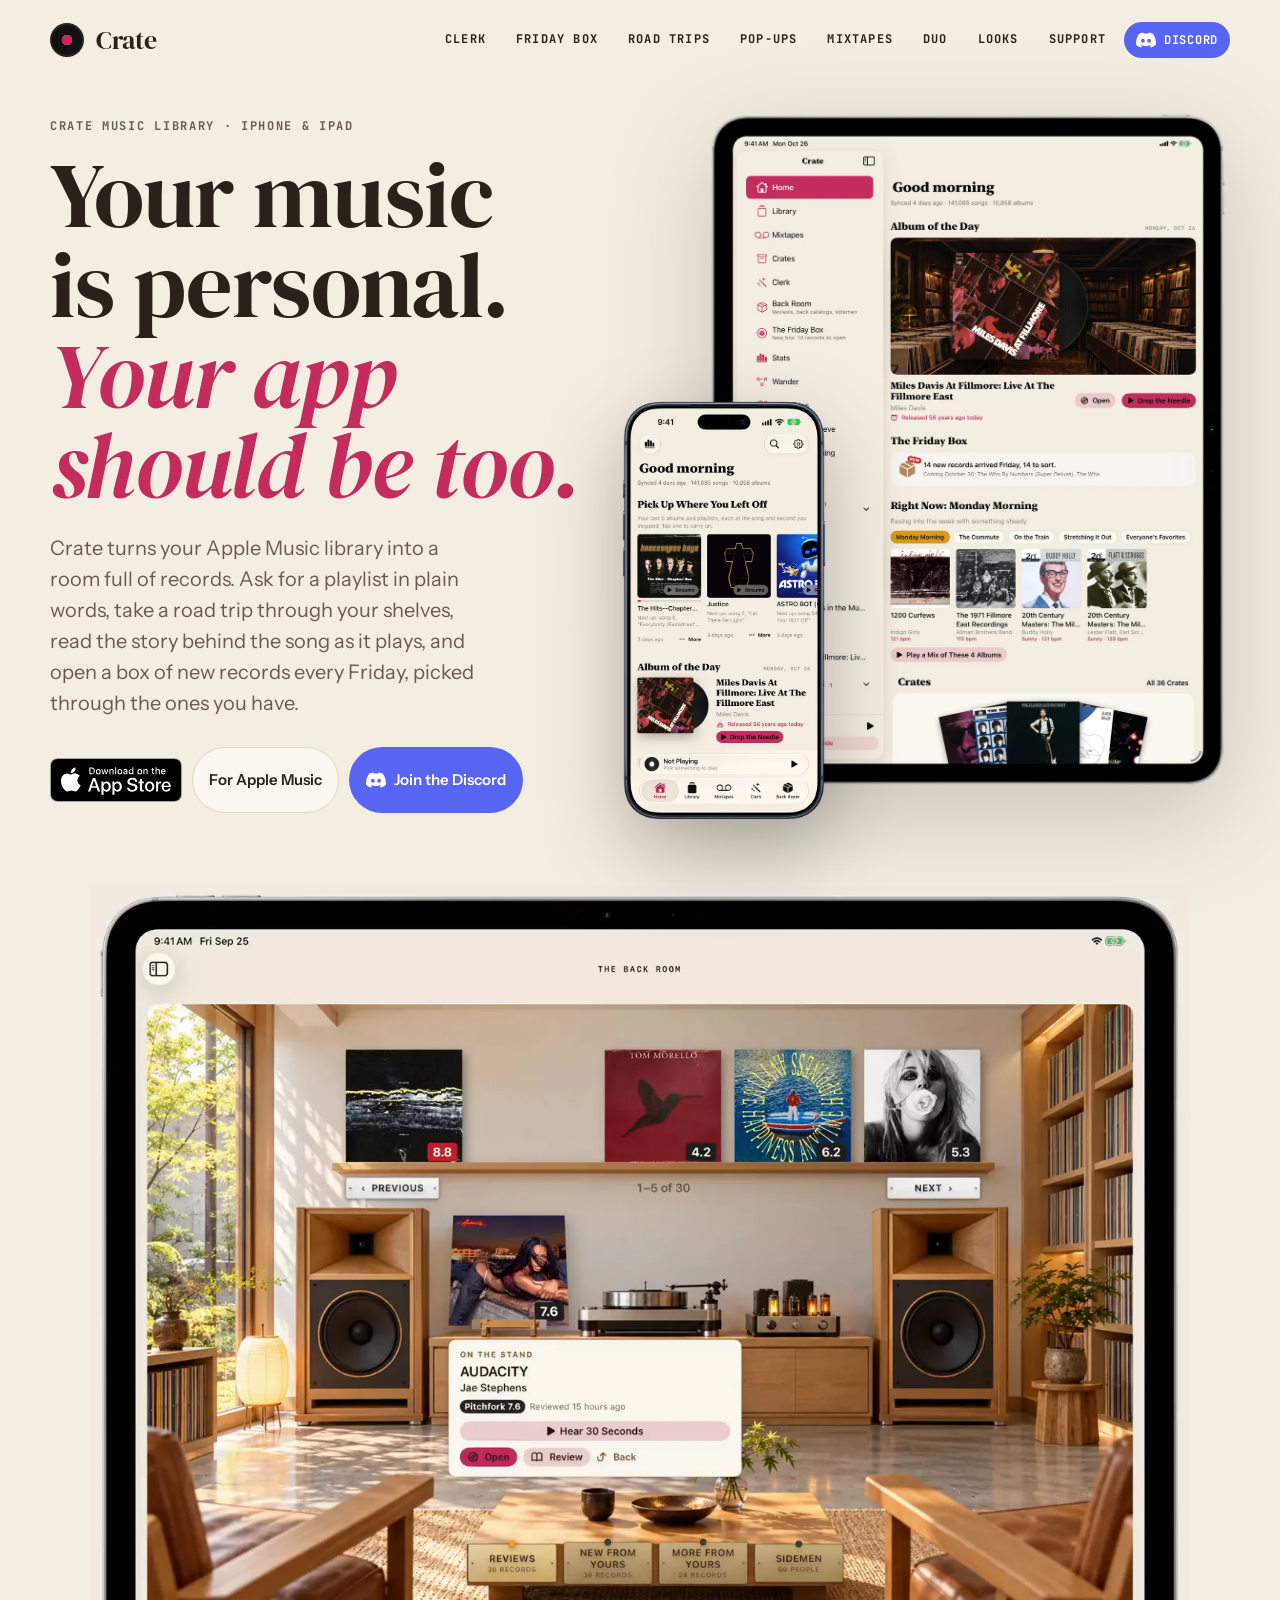
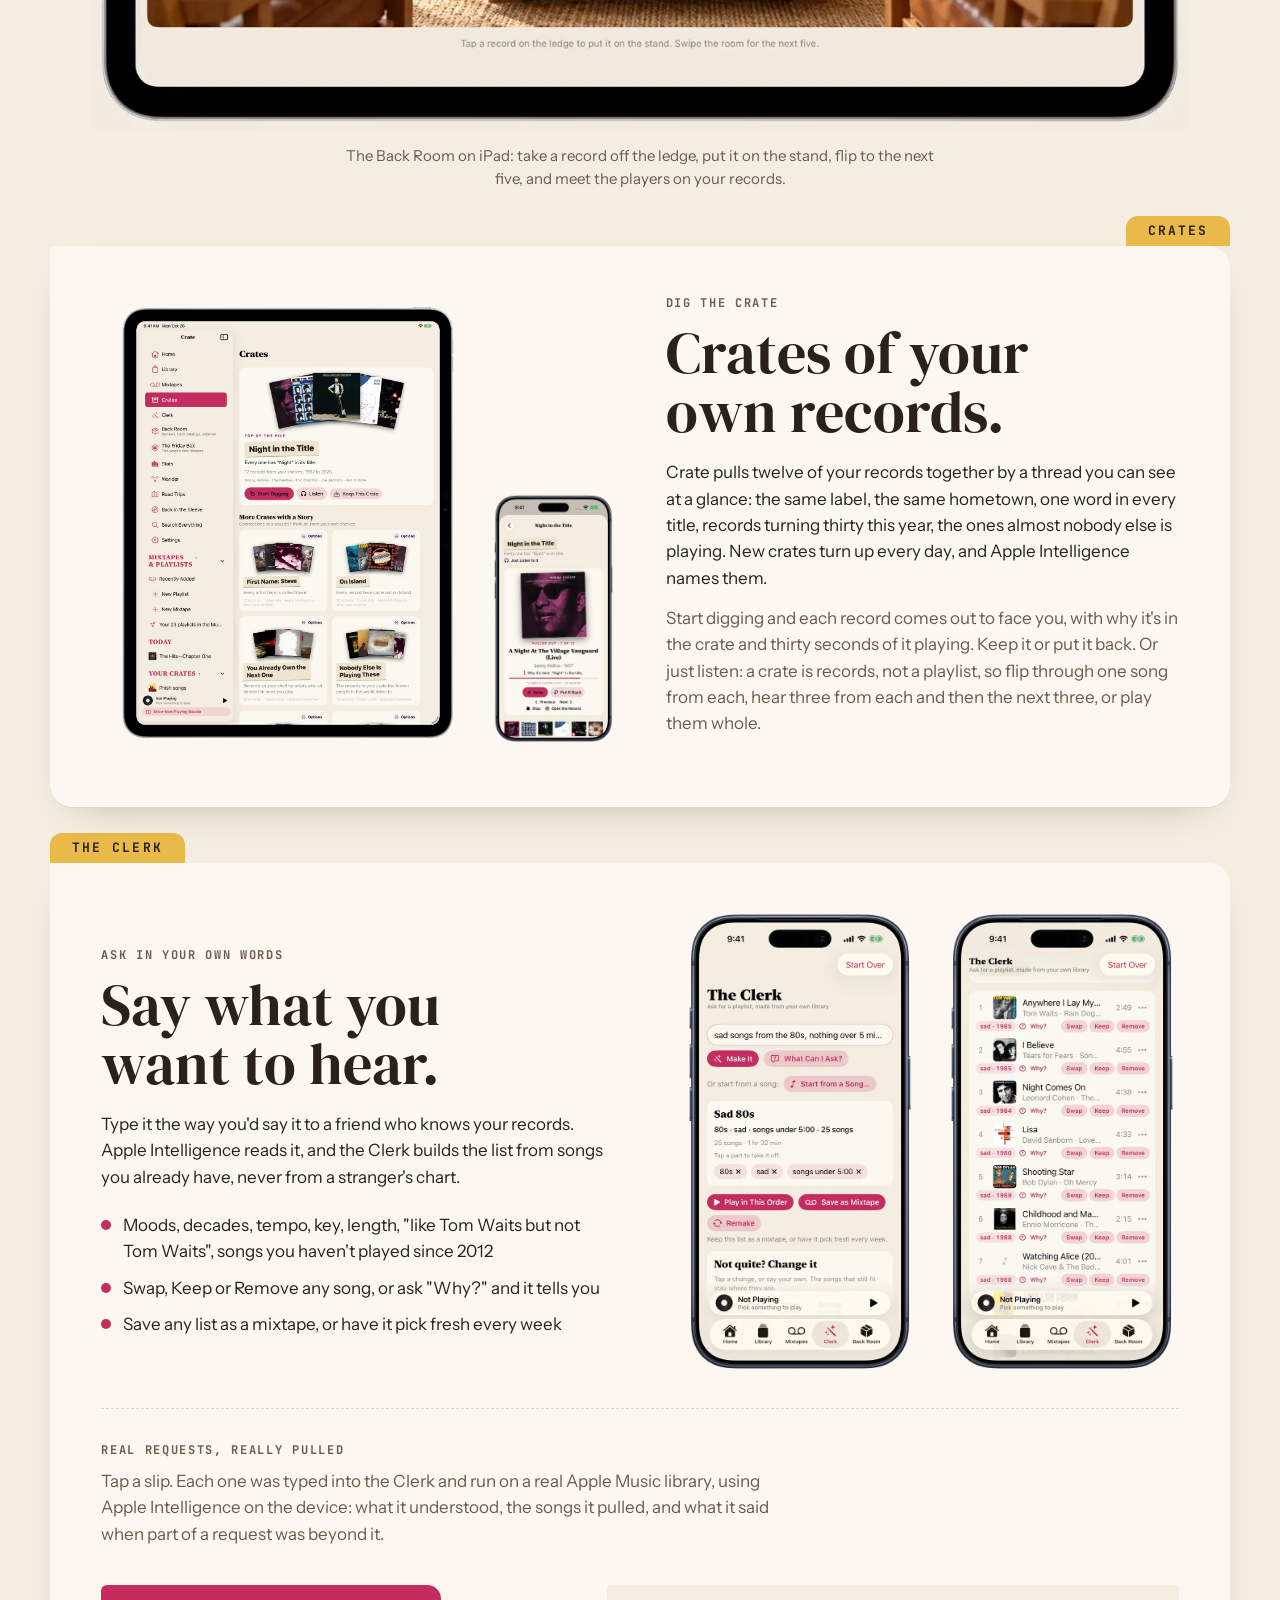
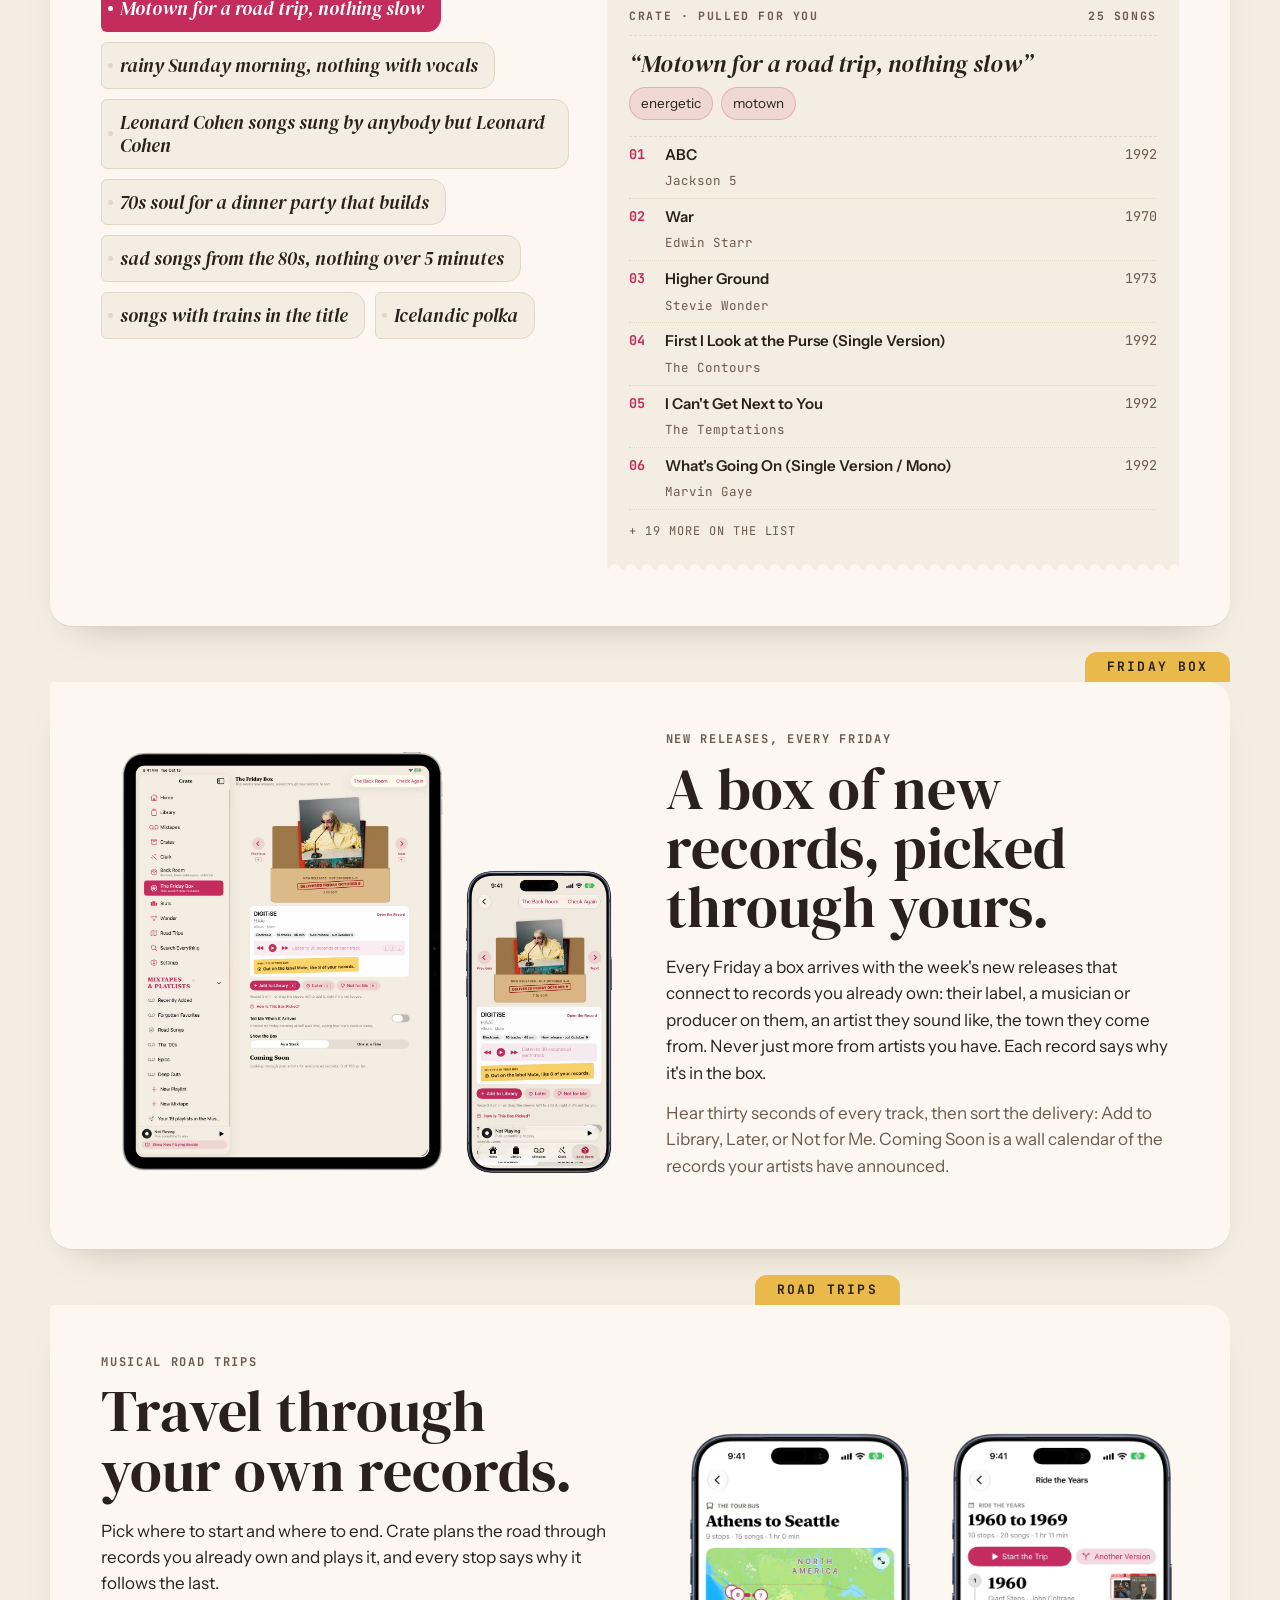
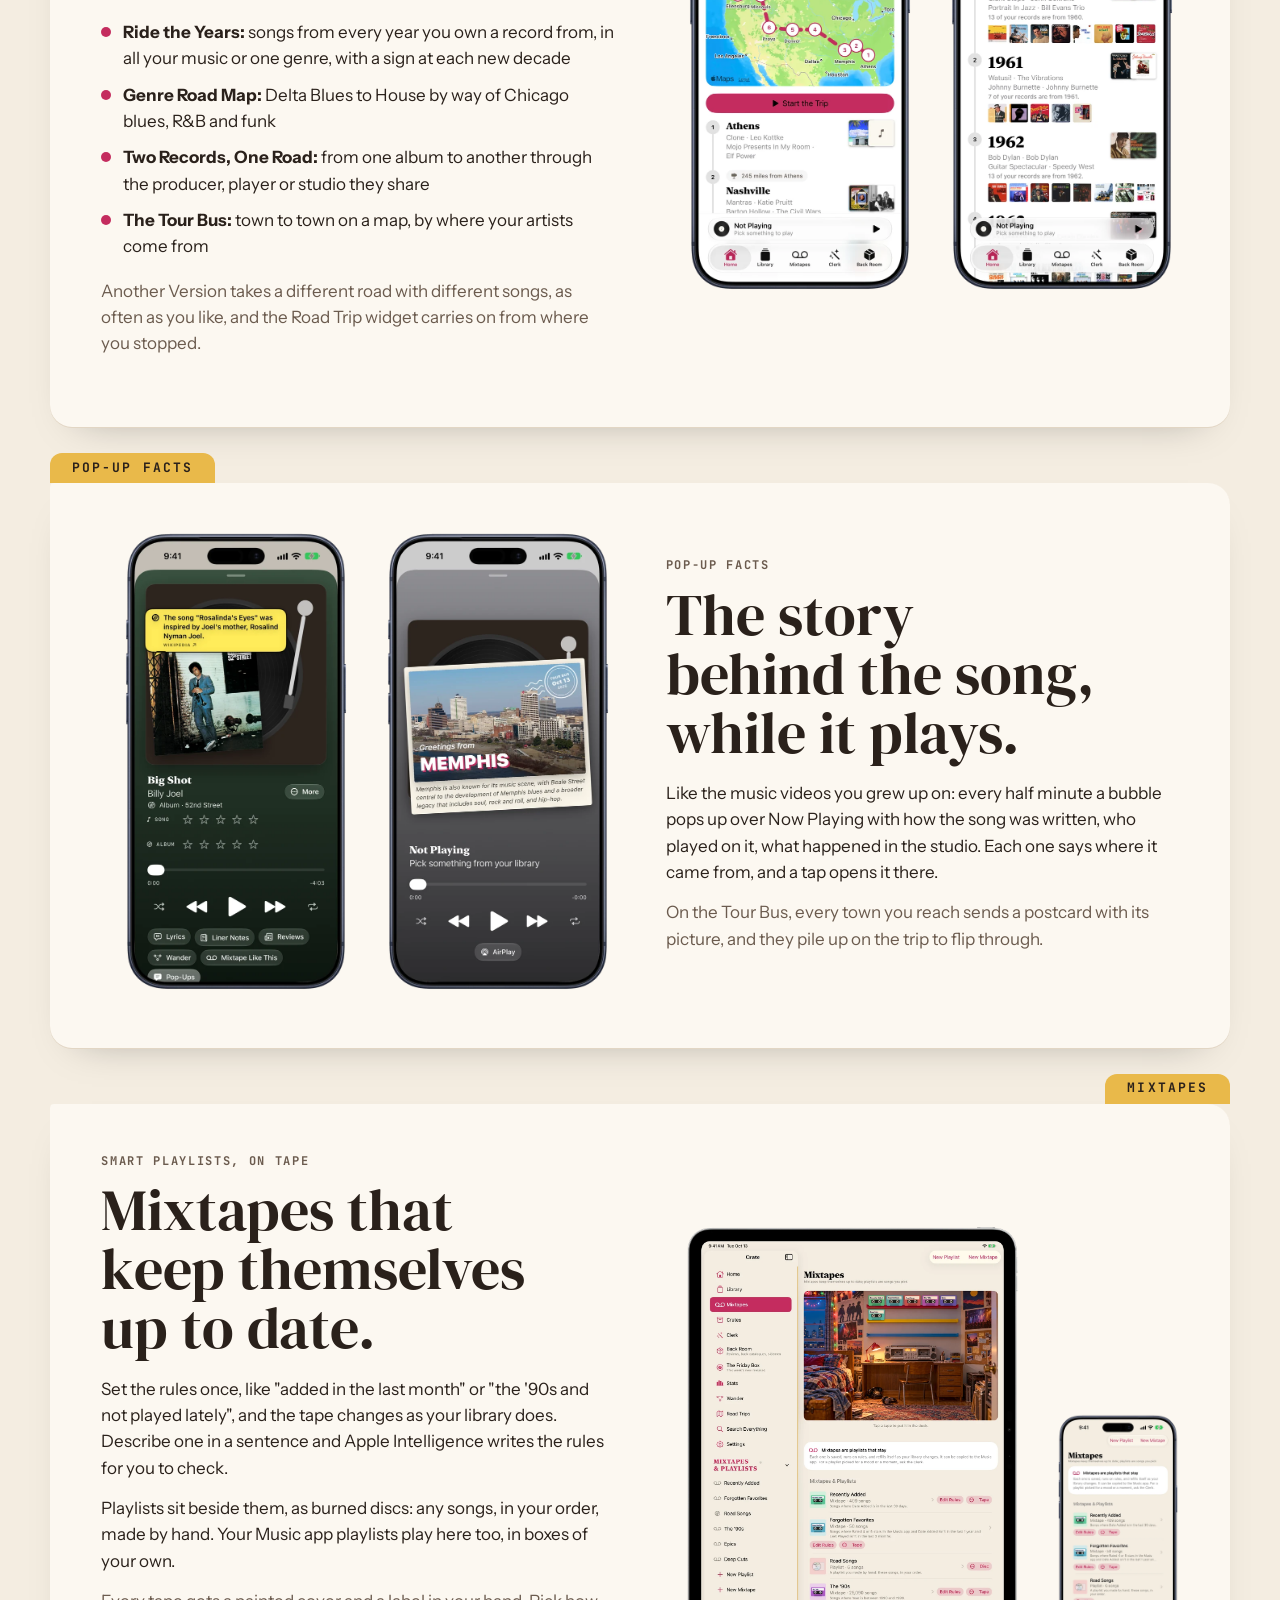
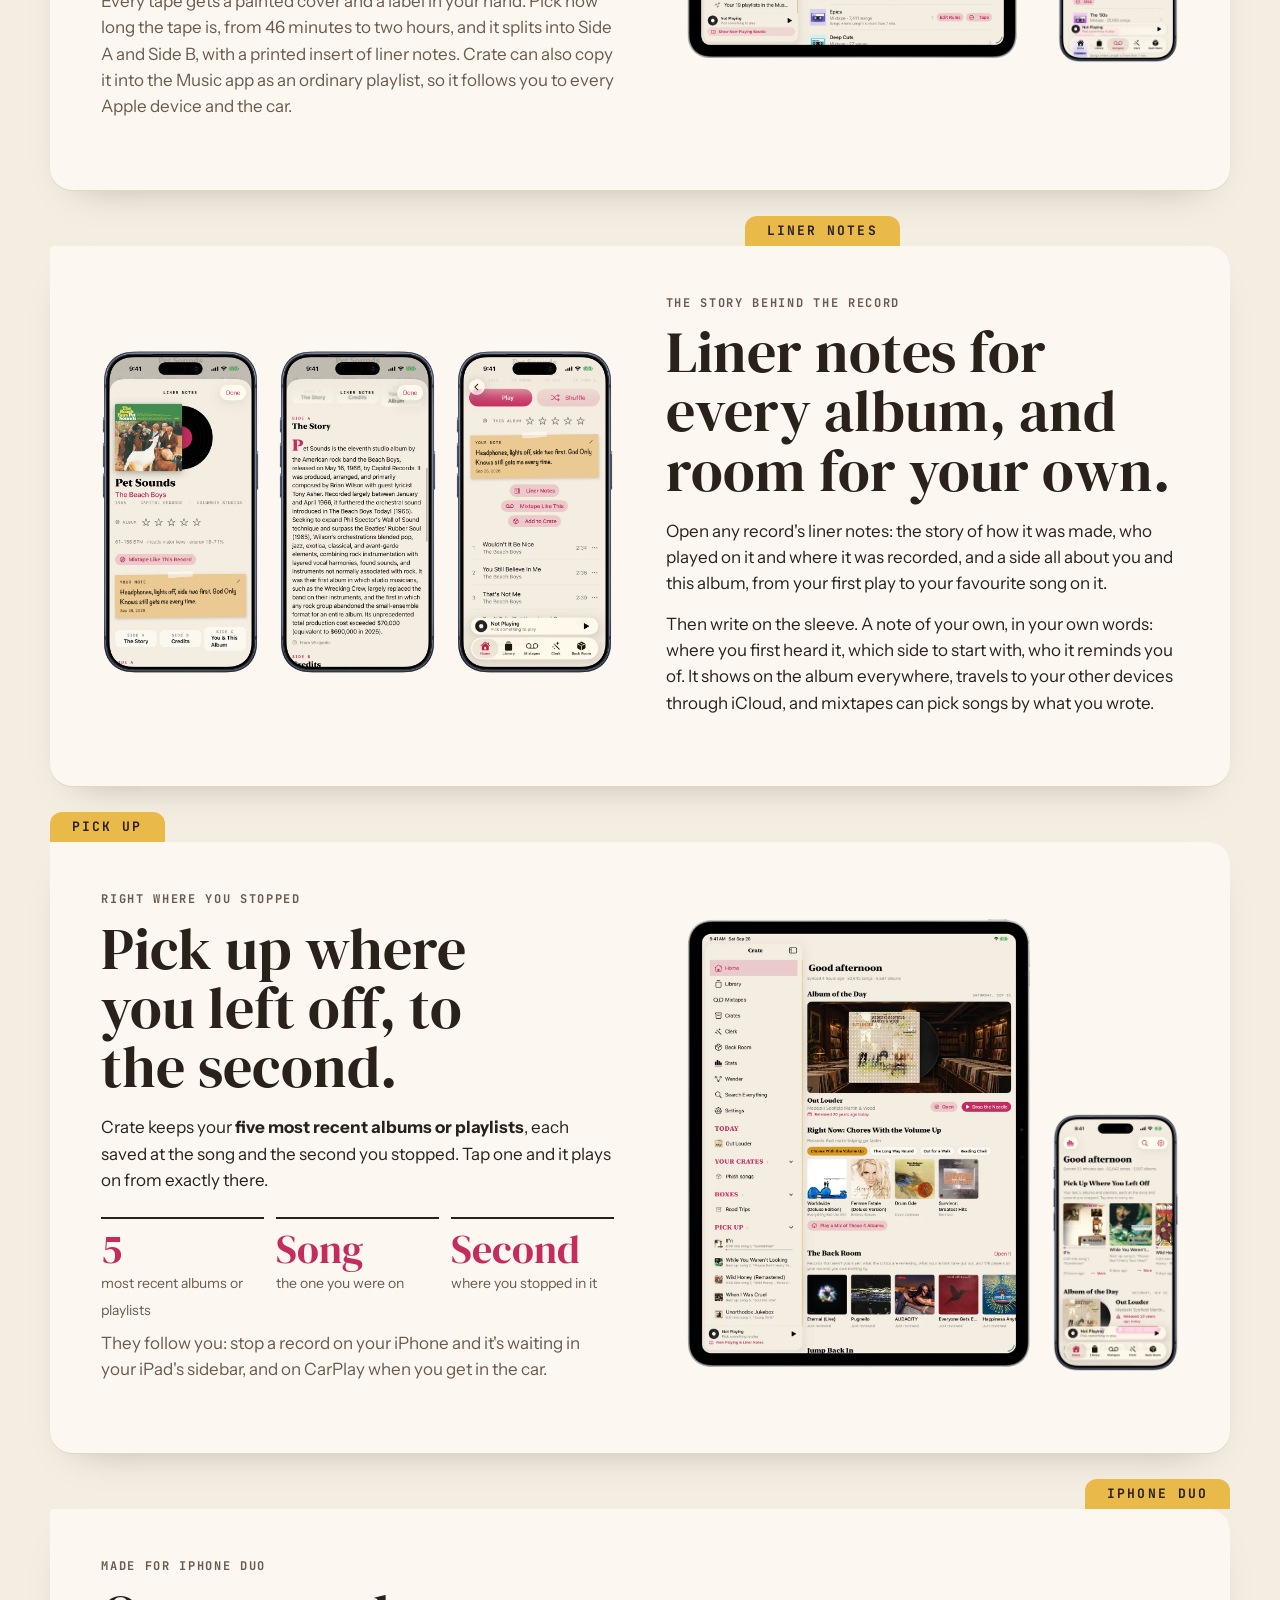
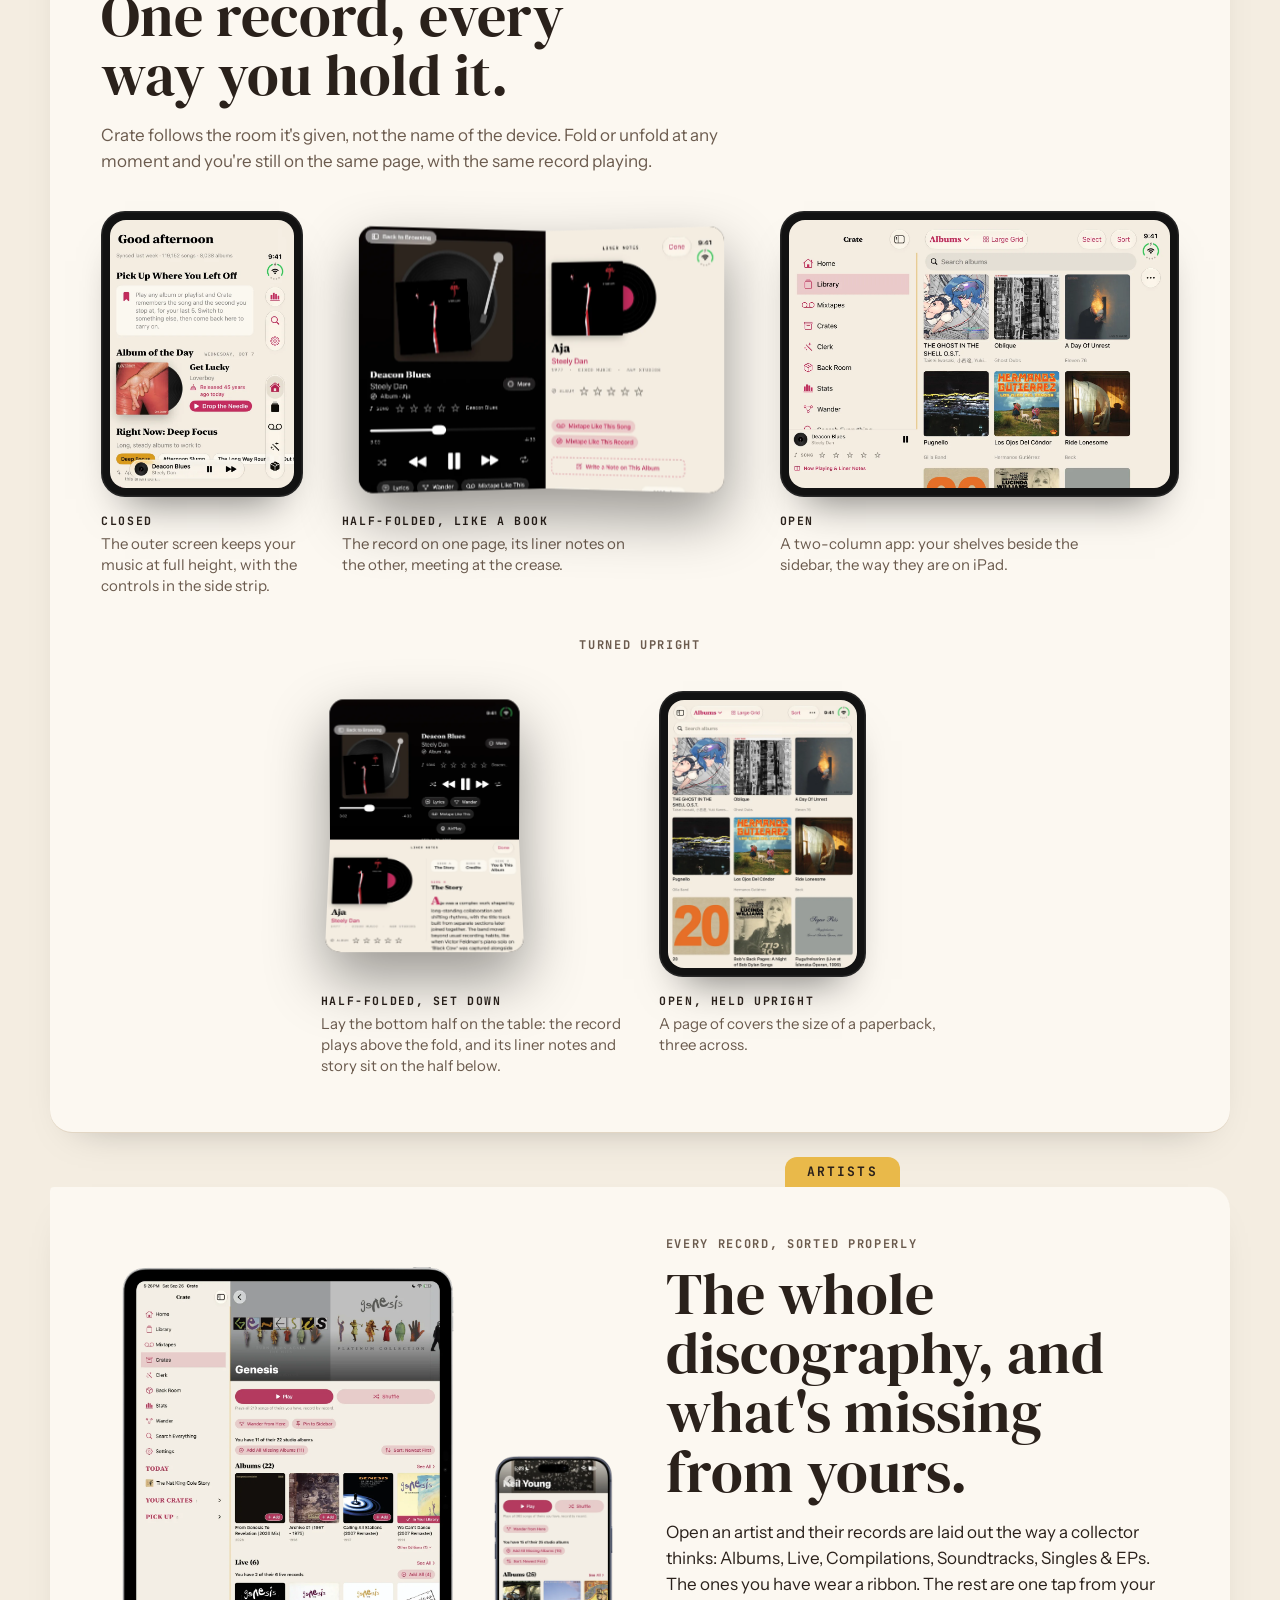
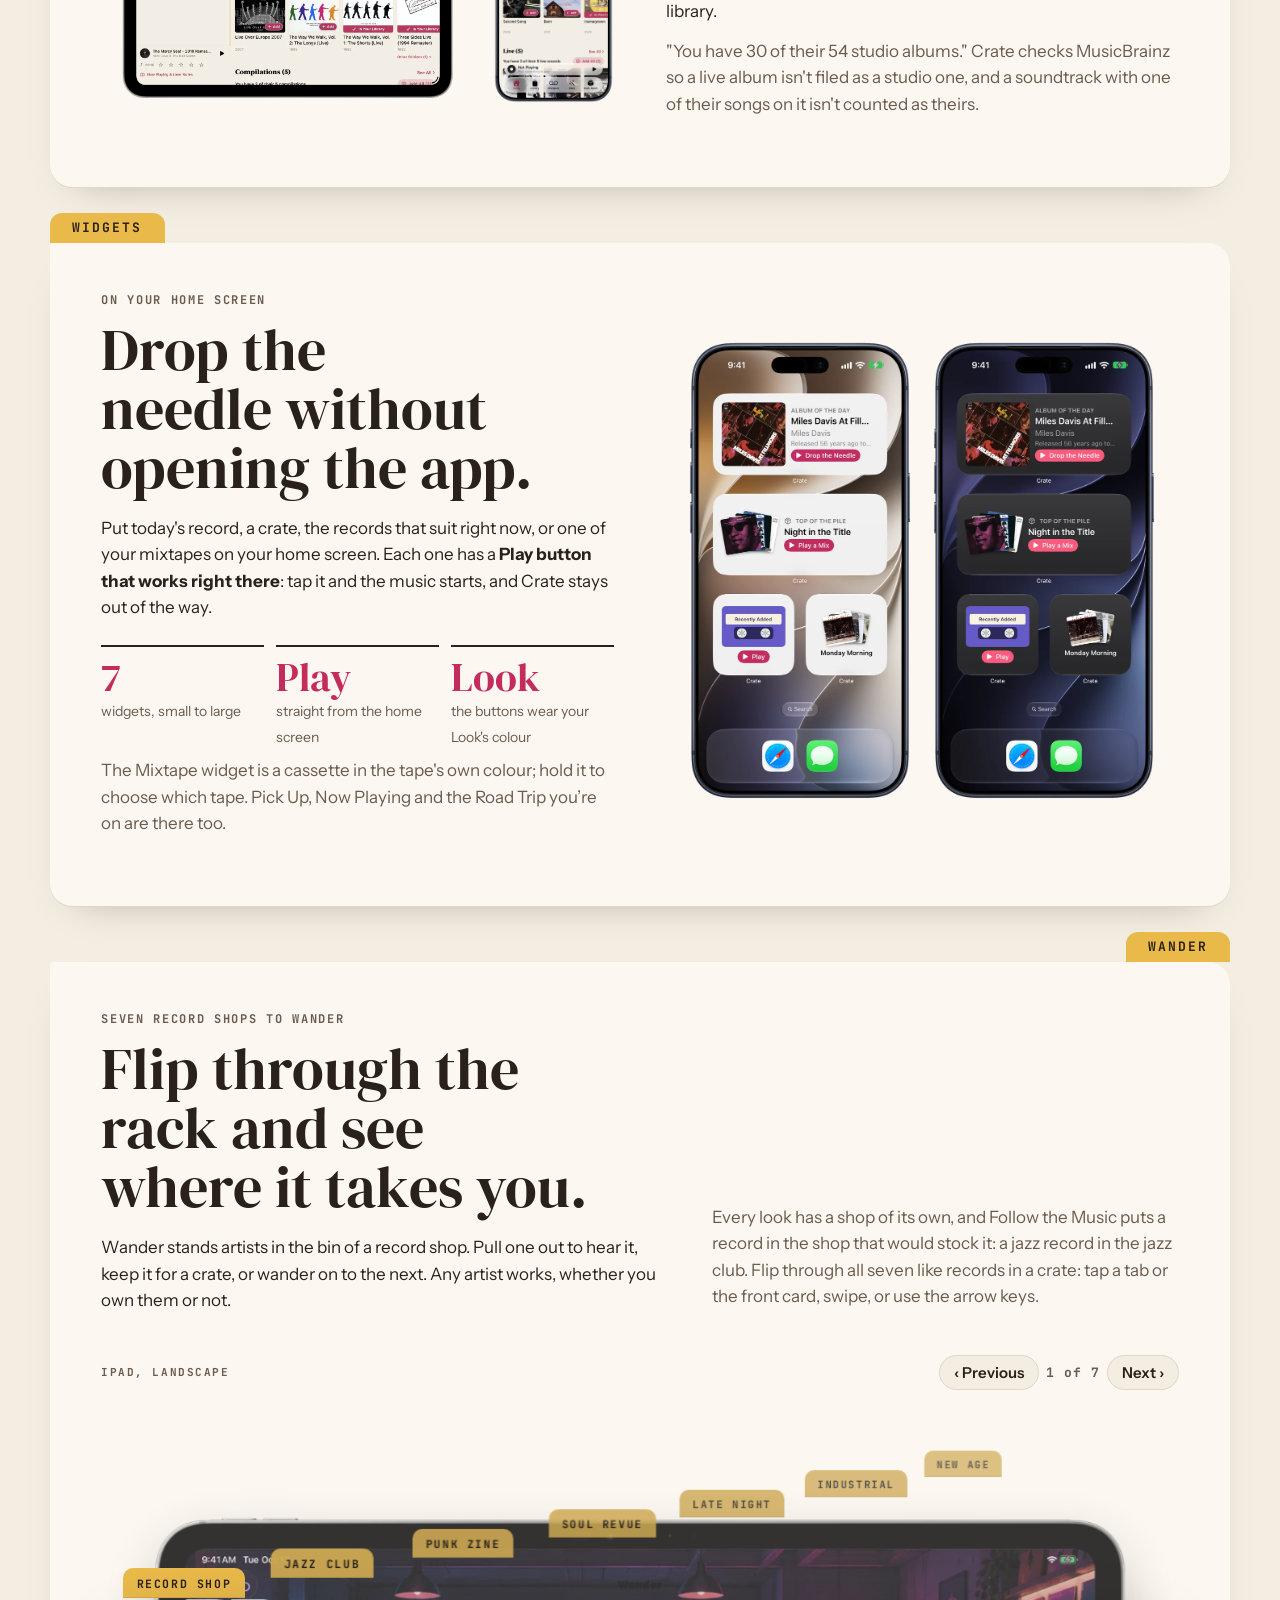
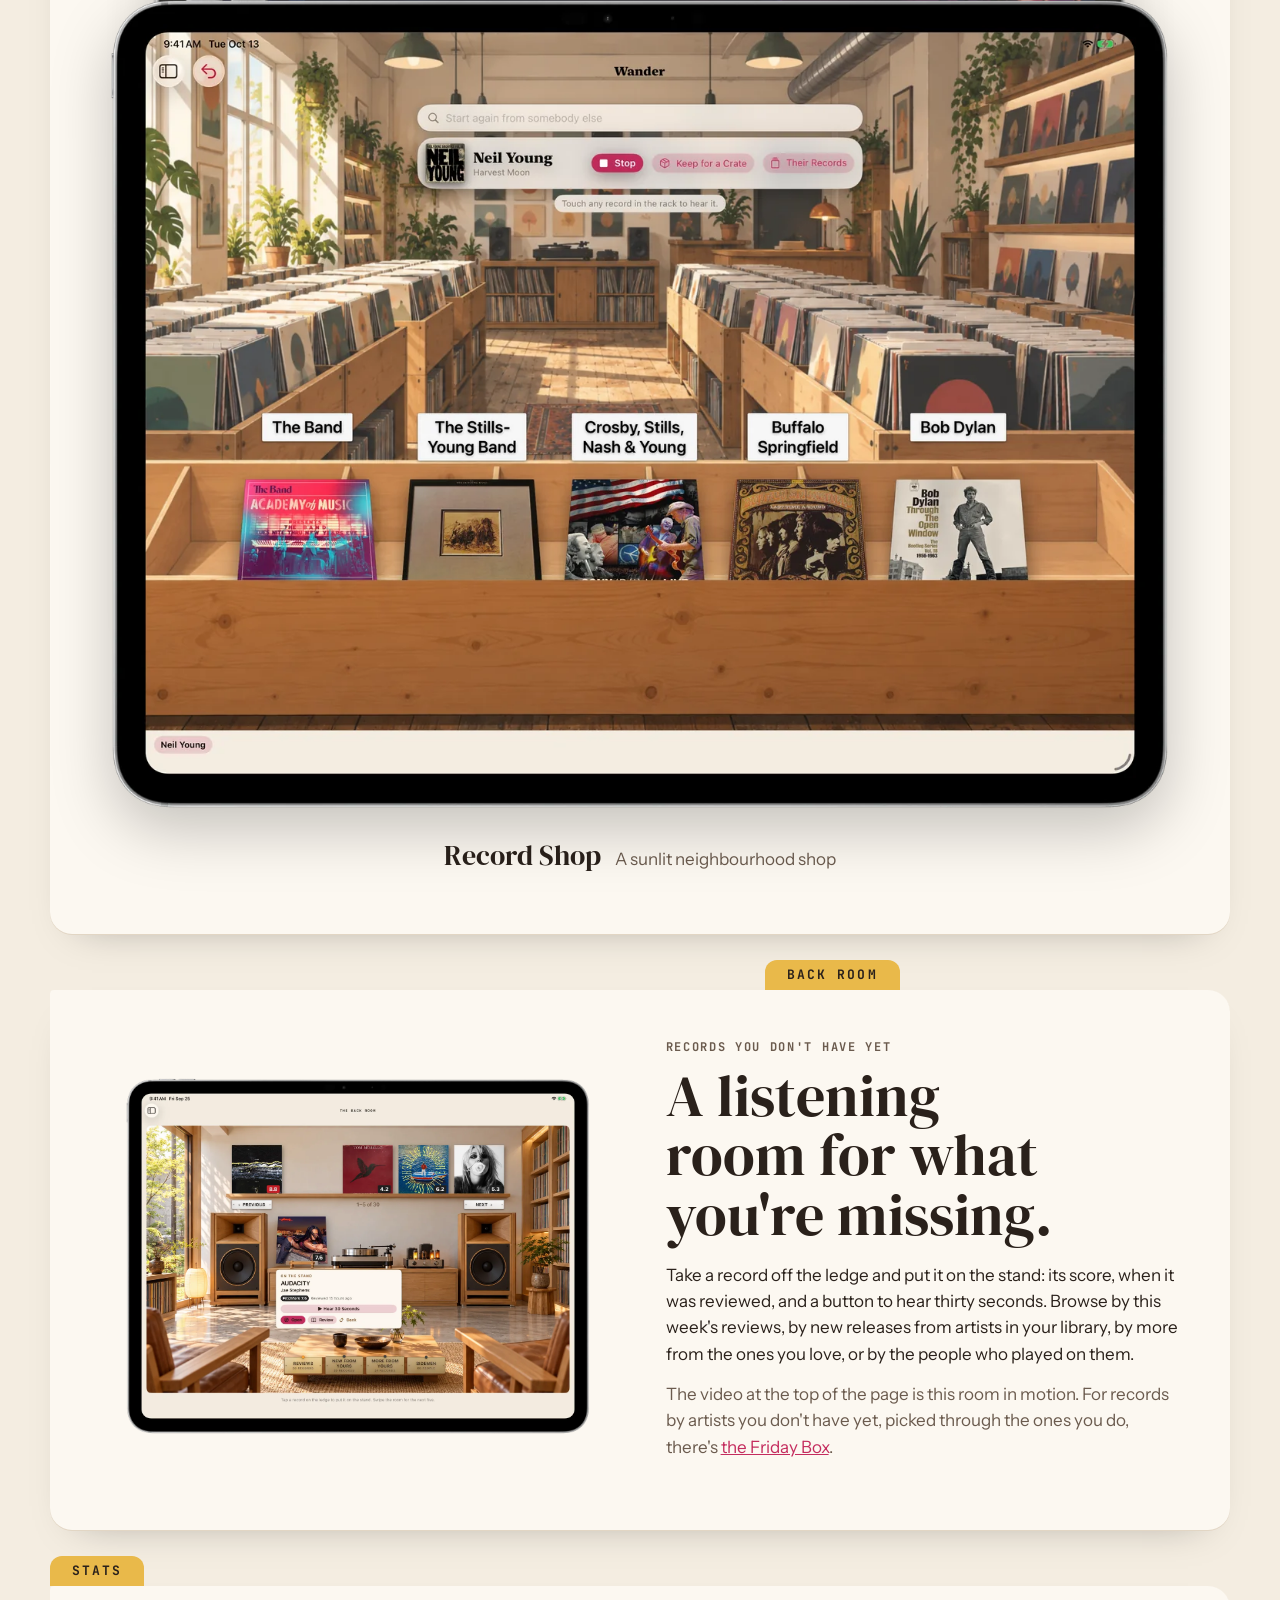
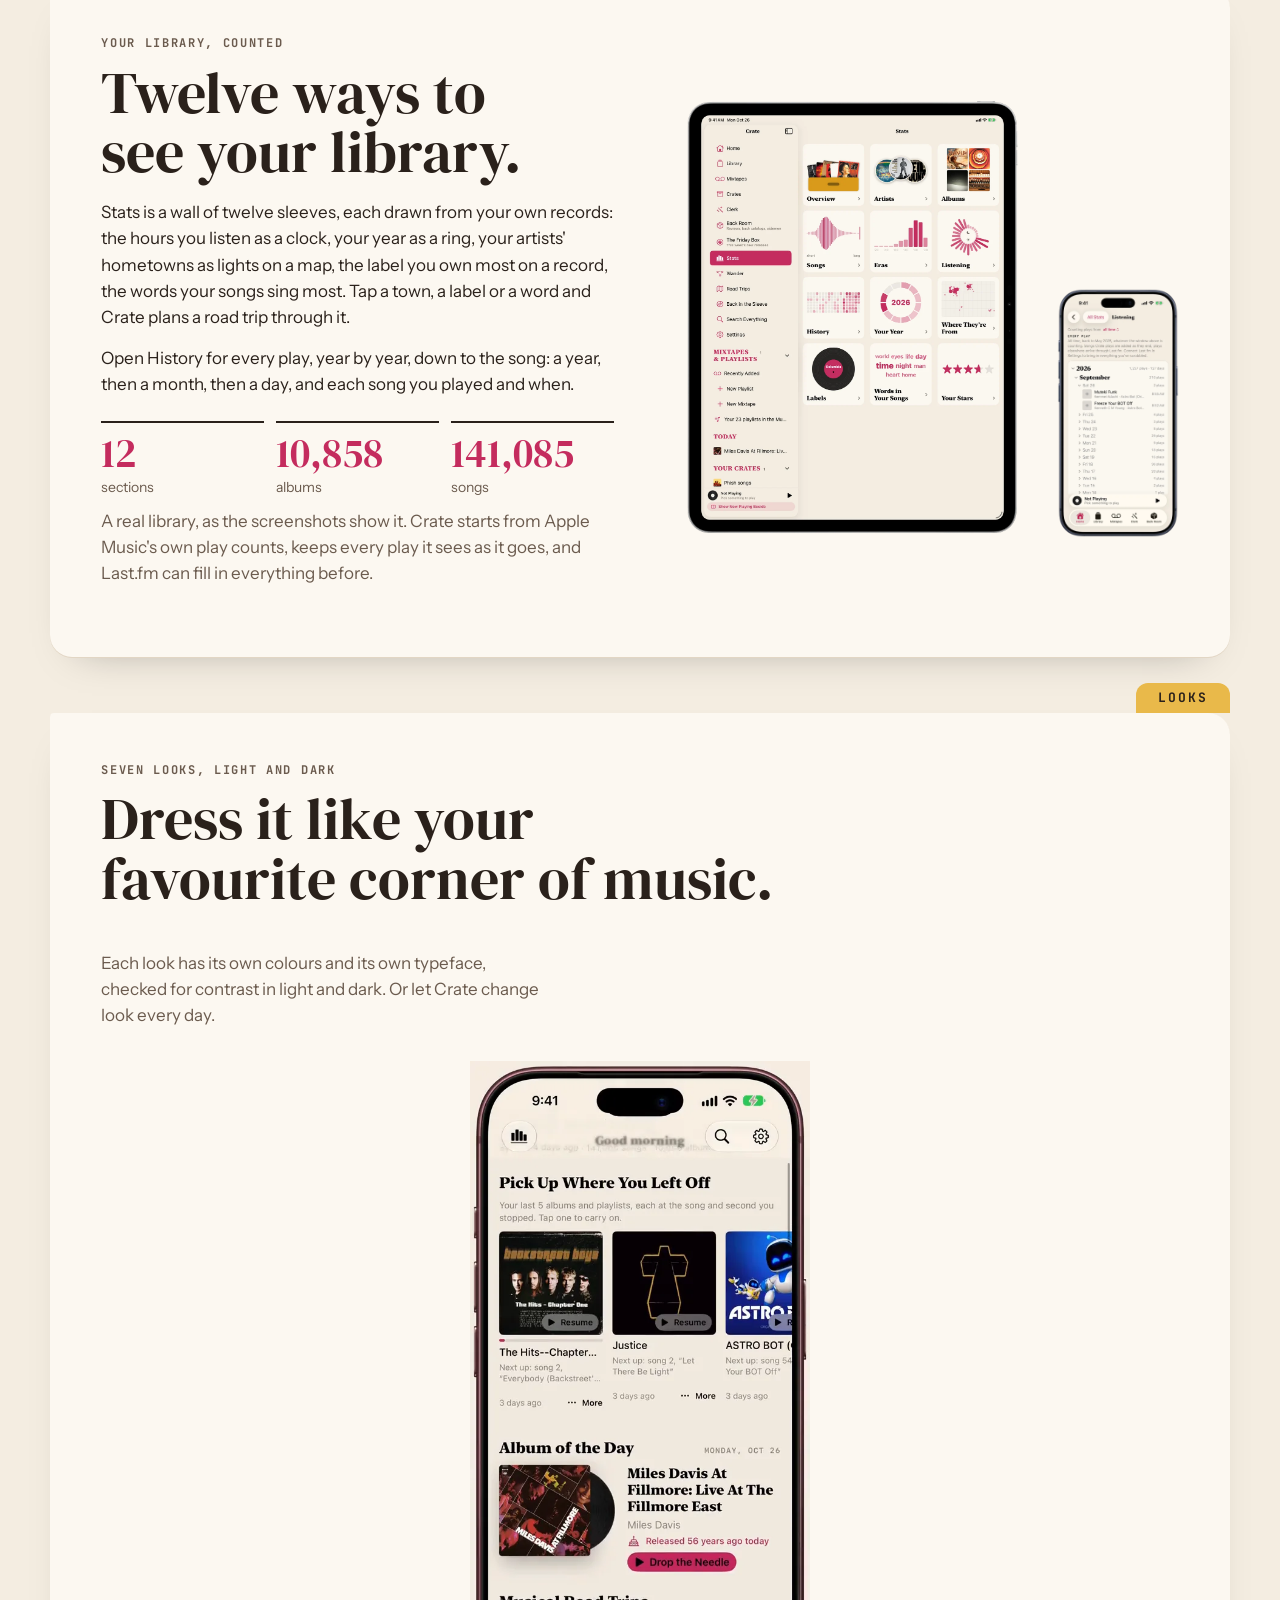
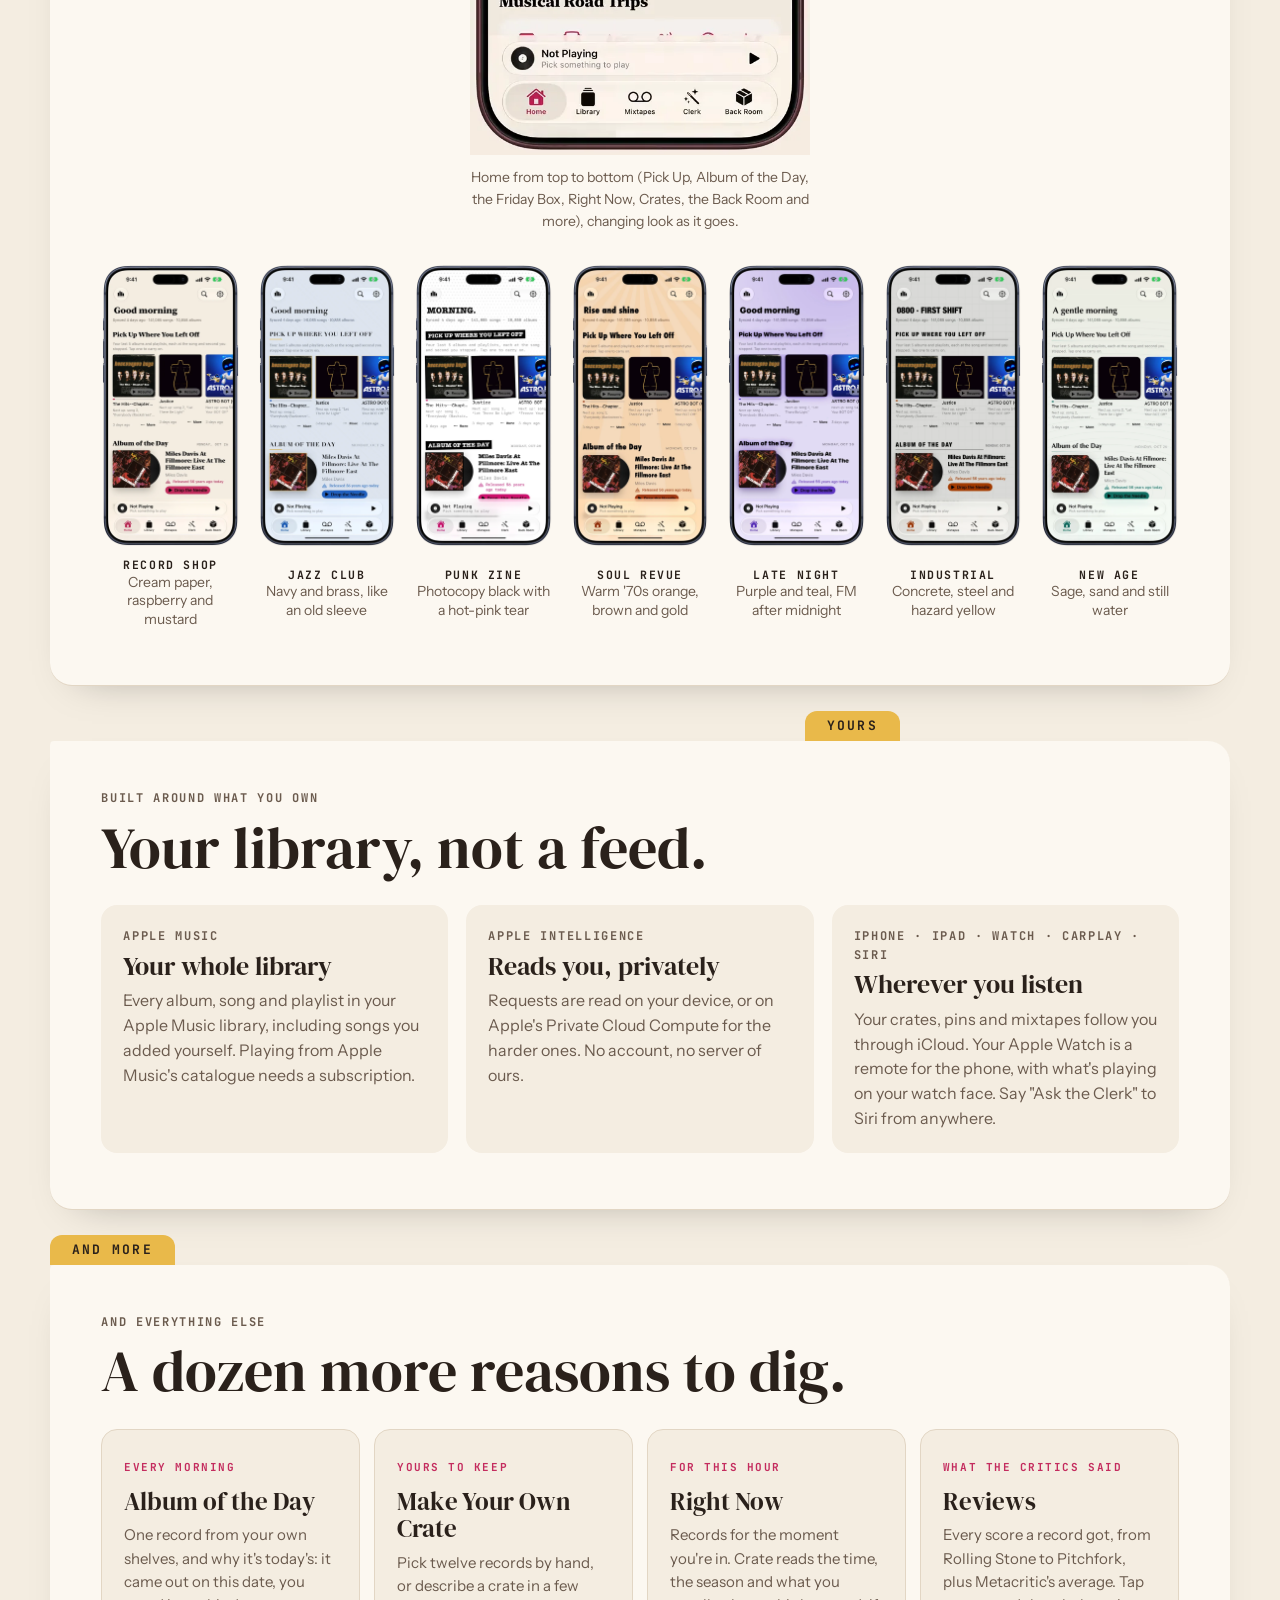
==== commit 972b1486: "Looks reel remade" ====
--- a/index.html
+++ b/index.html
@@ -358,7 +358,7 @@
              poster="img/home-looks-poster.webp" aria-label="Crate's Home on iPhone scrolling from top to bottom while the look changes: Record Shop, Jazz Club, Punk Zine, Soul Revue, Late Night, Industrial and New Age">
         <source src="img/home-looks.mp4" type="video/mp4">
       </video>
-      <figcaption>Home from top to bottom (Pick Up, Album of the Day, Right Now, Dig the Crate, the Back Room and more), changing look as it goes.</figcaption>
+      <figcaption>Home from top to bottom (Pick Up, Album of the Day, the Friday Box, Right Now, Crates, the Back Room and more), changing look as it goes.</figcaption>
     </figure>
     <div class="rack">
       <figure><img src="img/iphone-home.webp" width="560" height="1143" alt="Record Shop look" loading="lazy"><figcaption><b>Record Shop</b><span>Cream paper, raspberry and mustard</span></figcaption></figure>
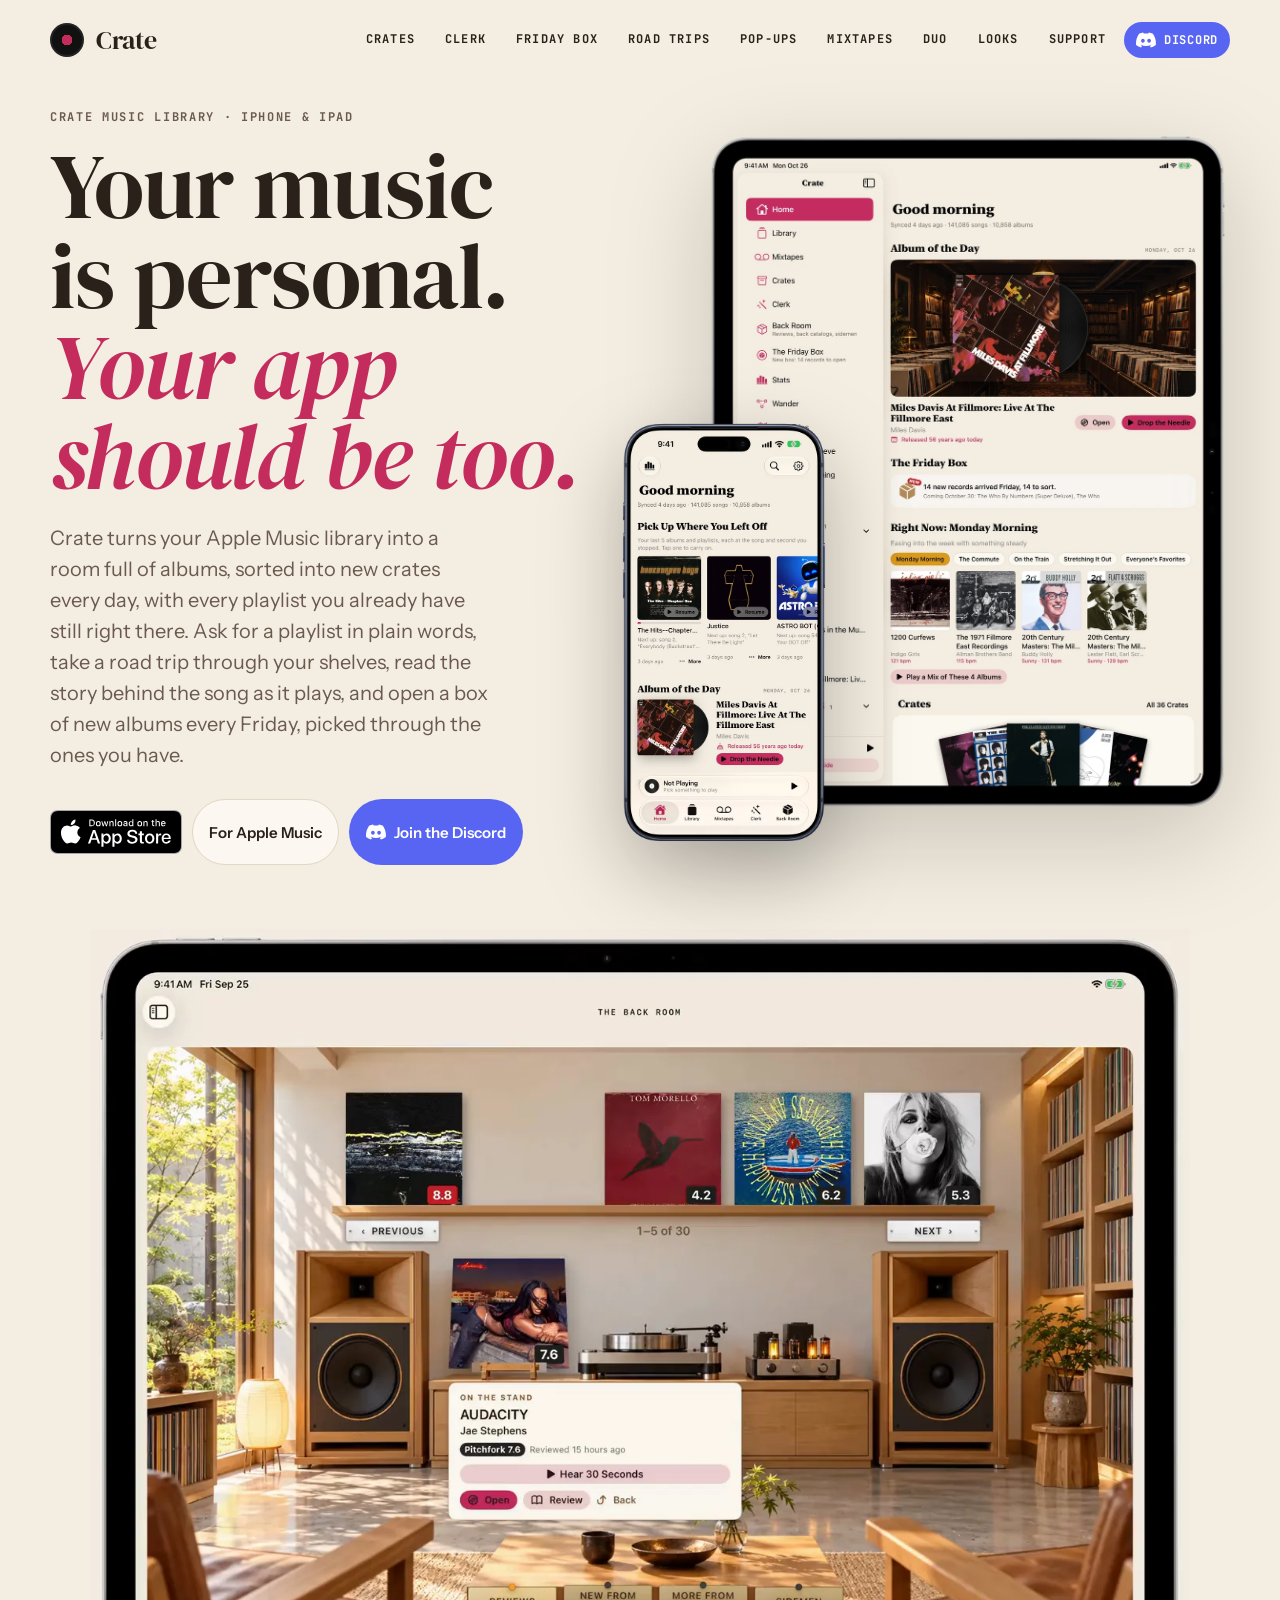
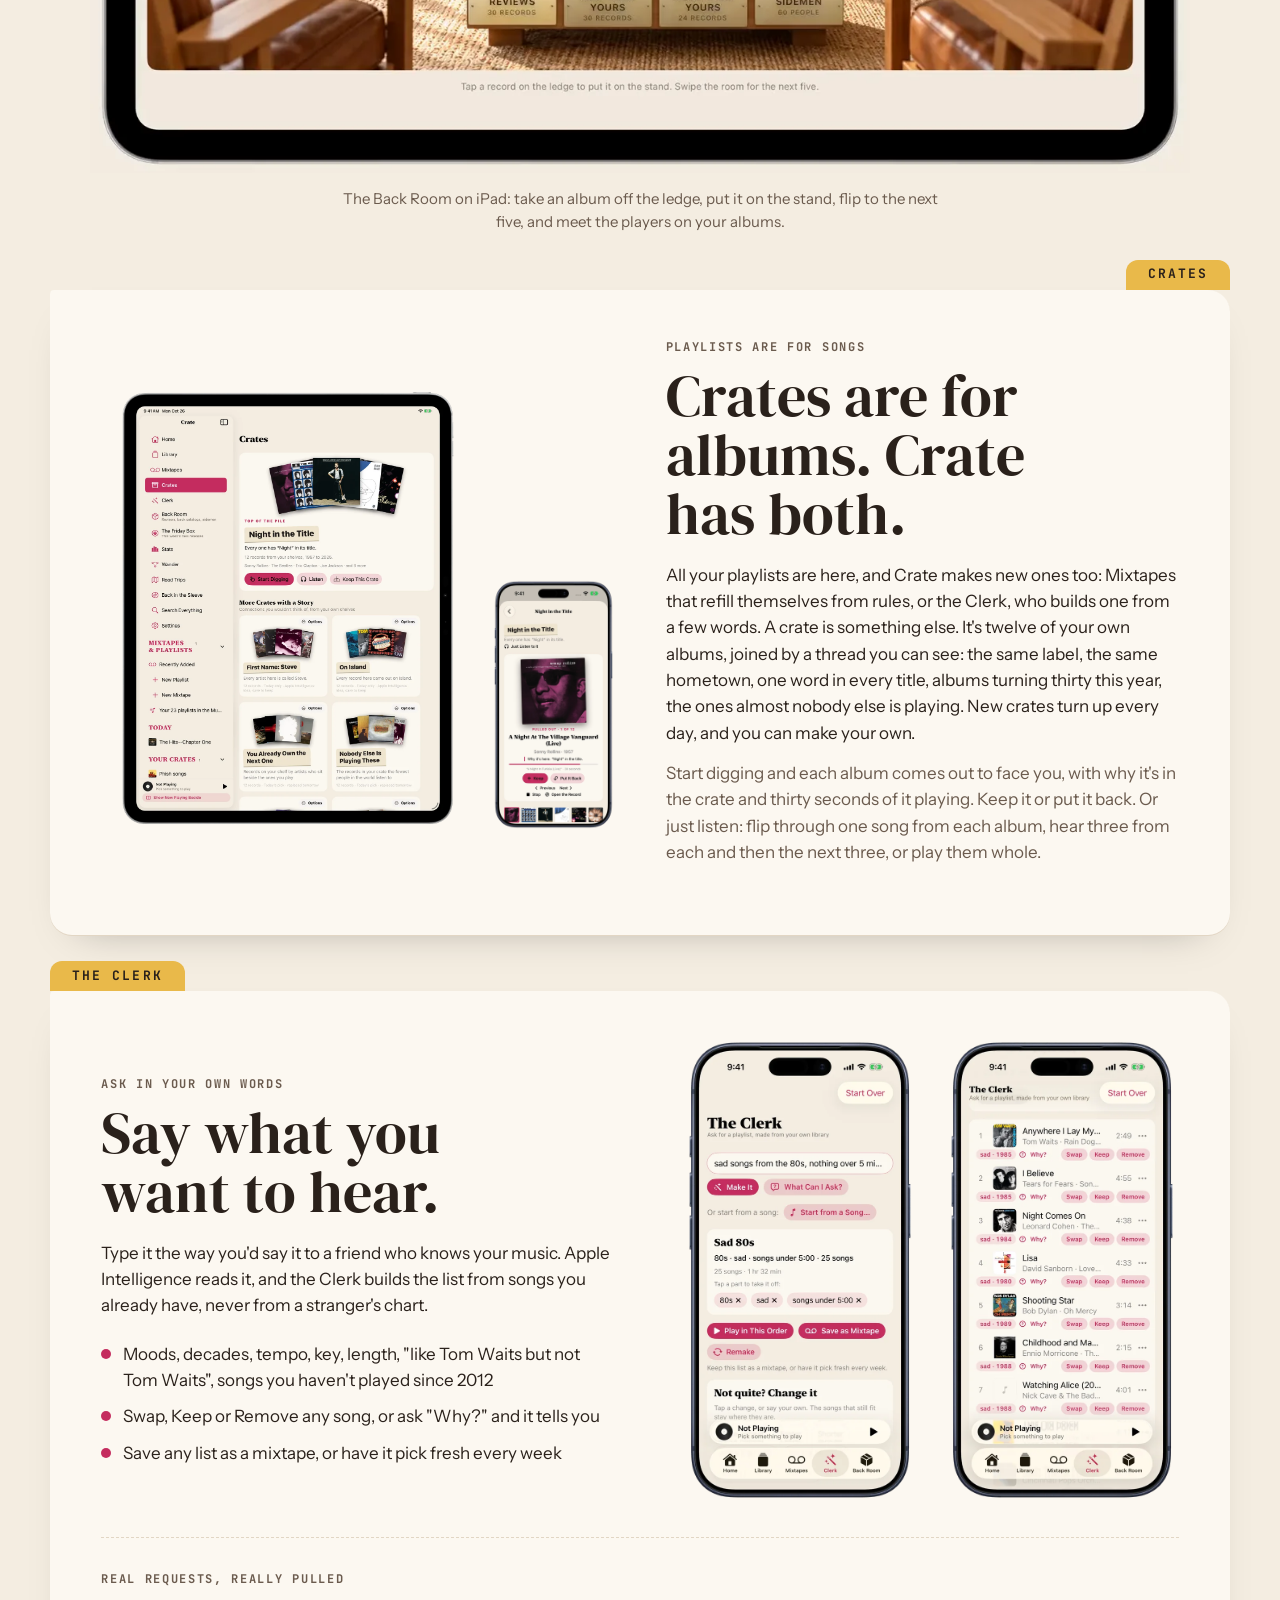
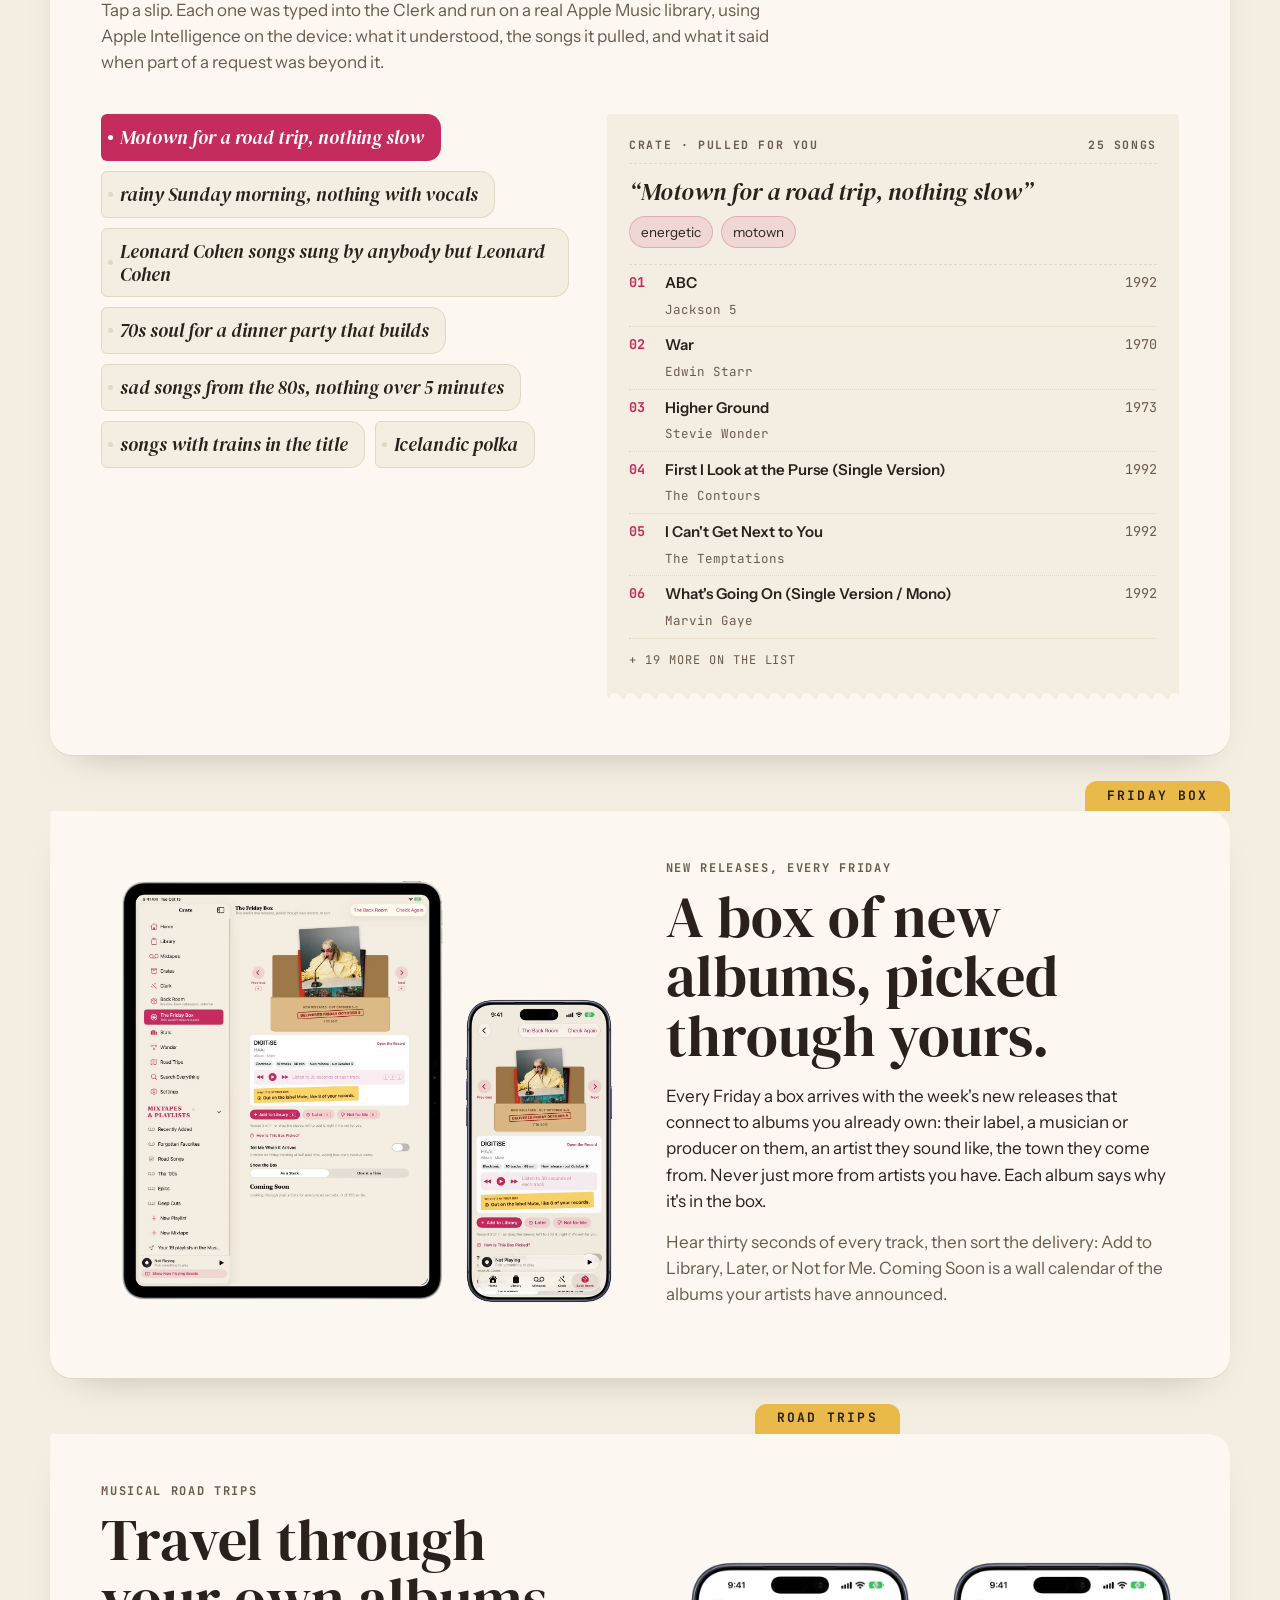
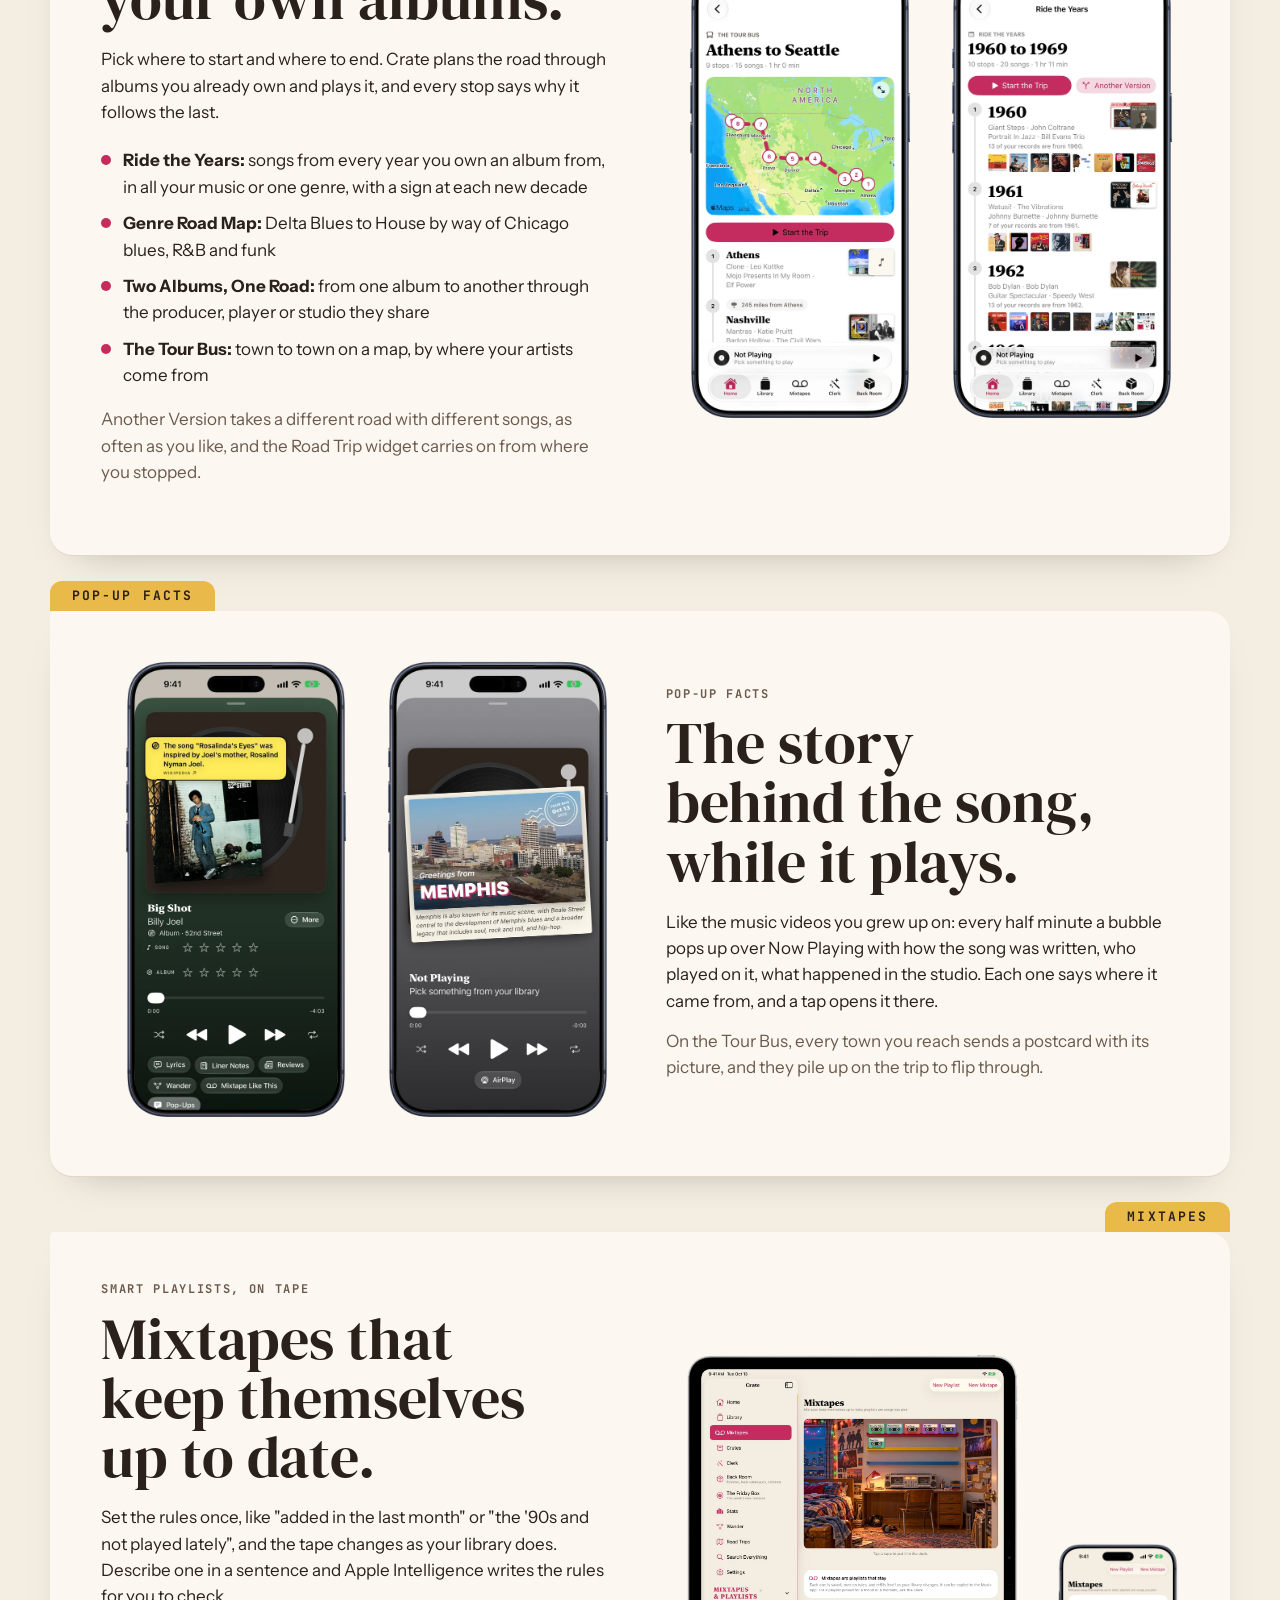
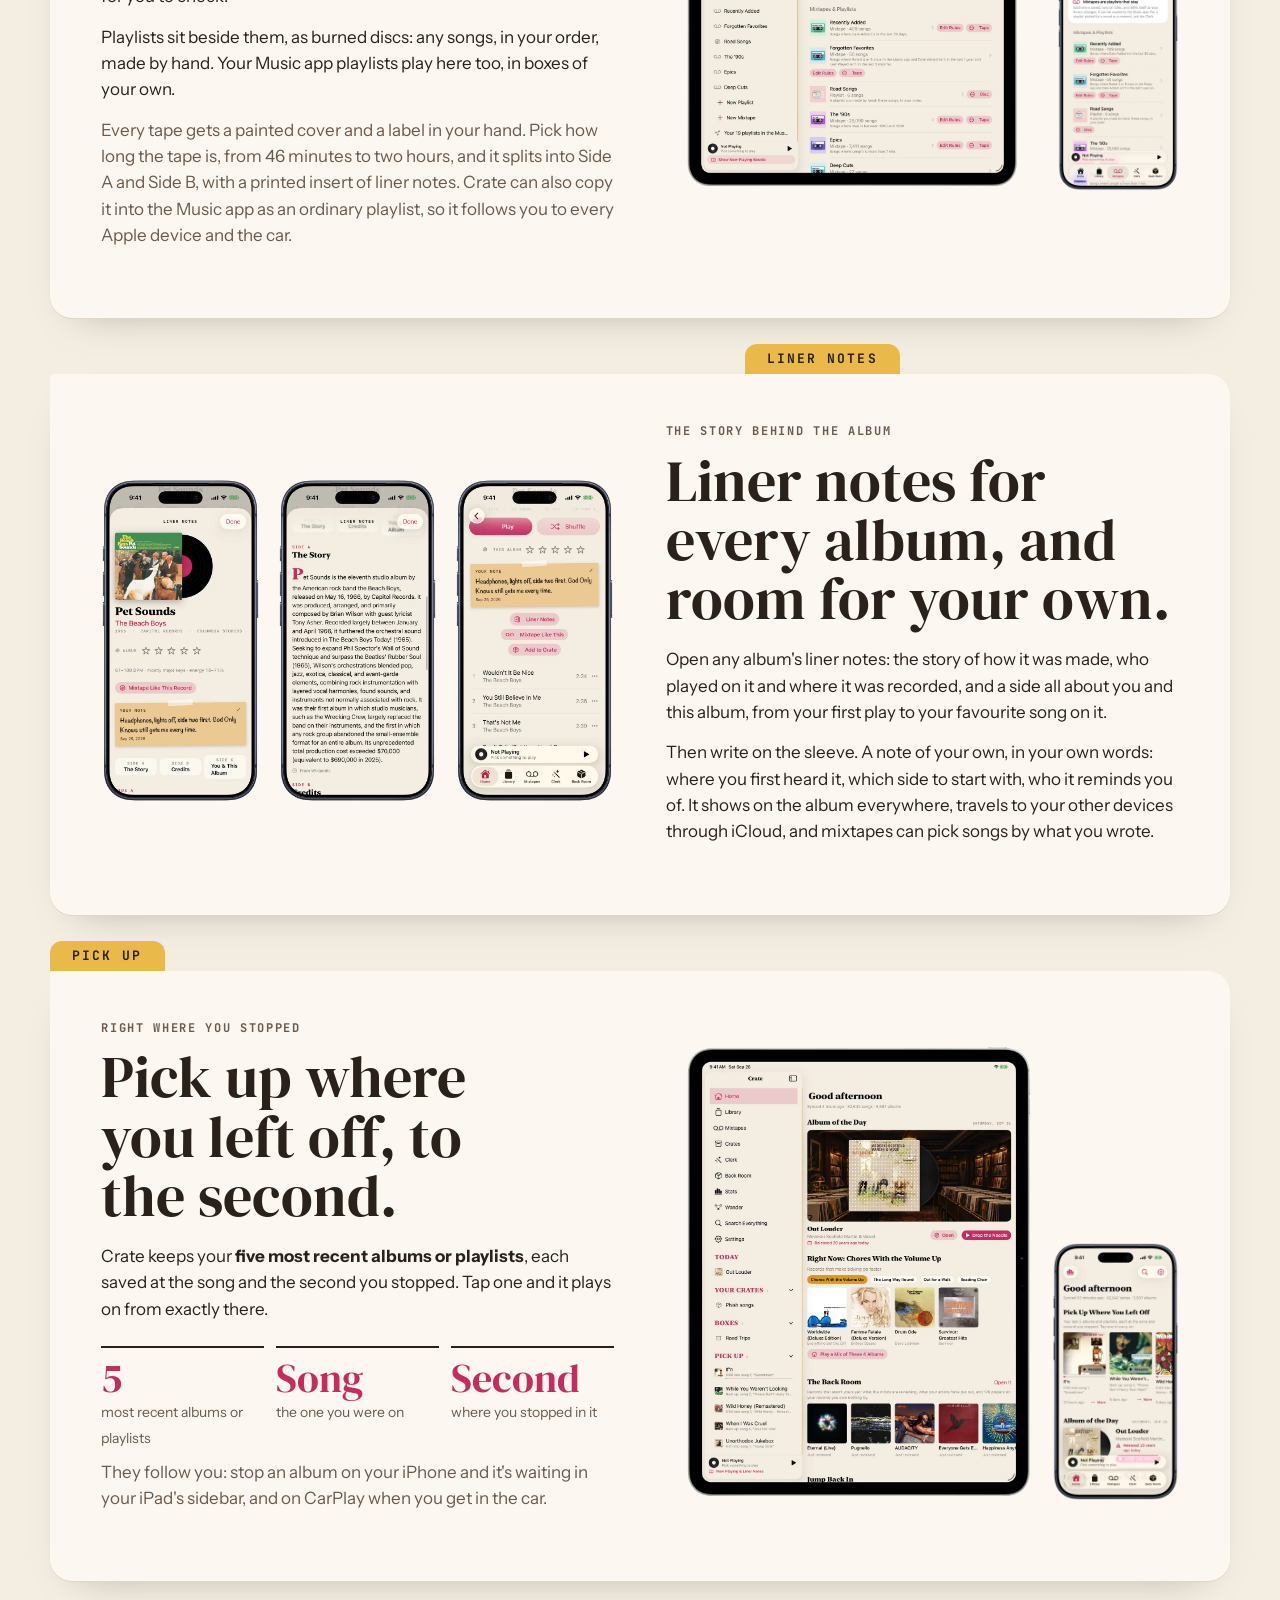
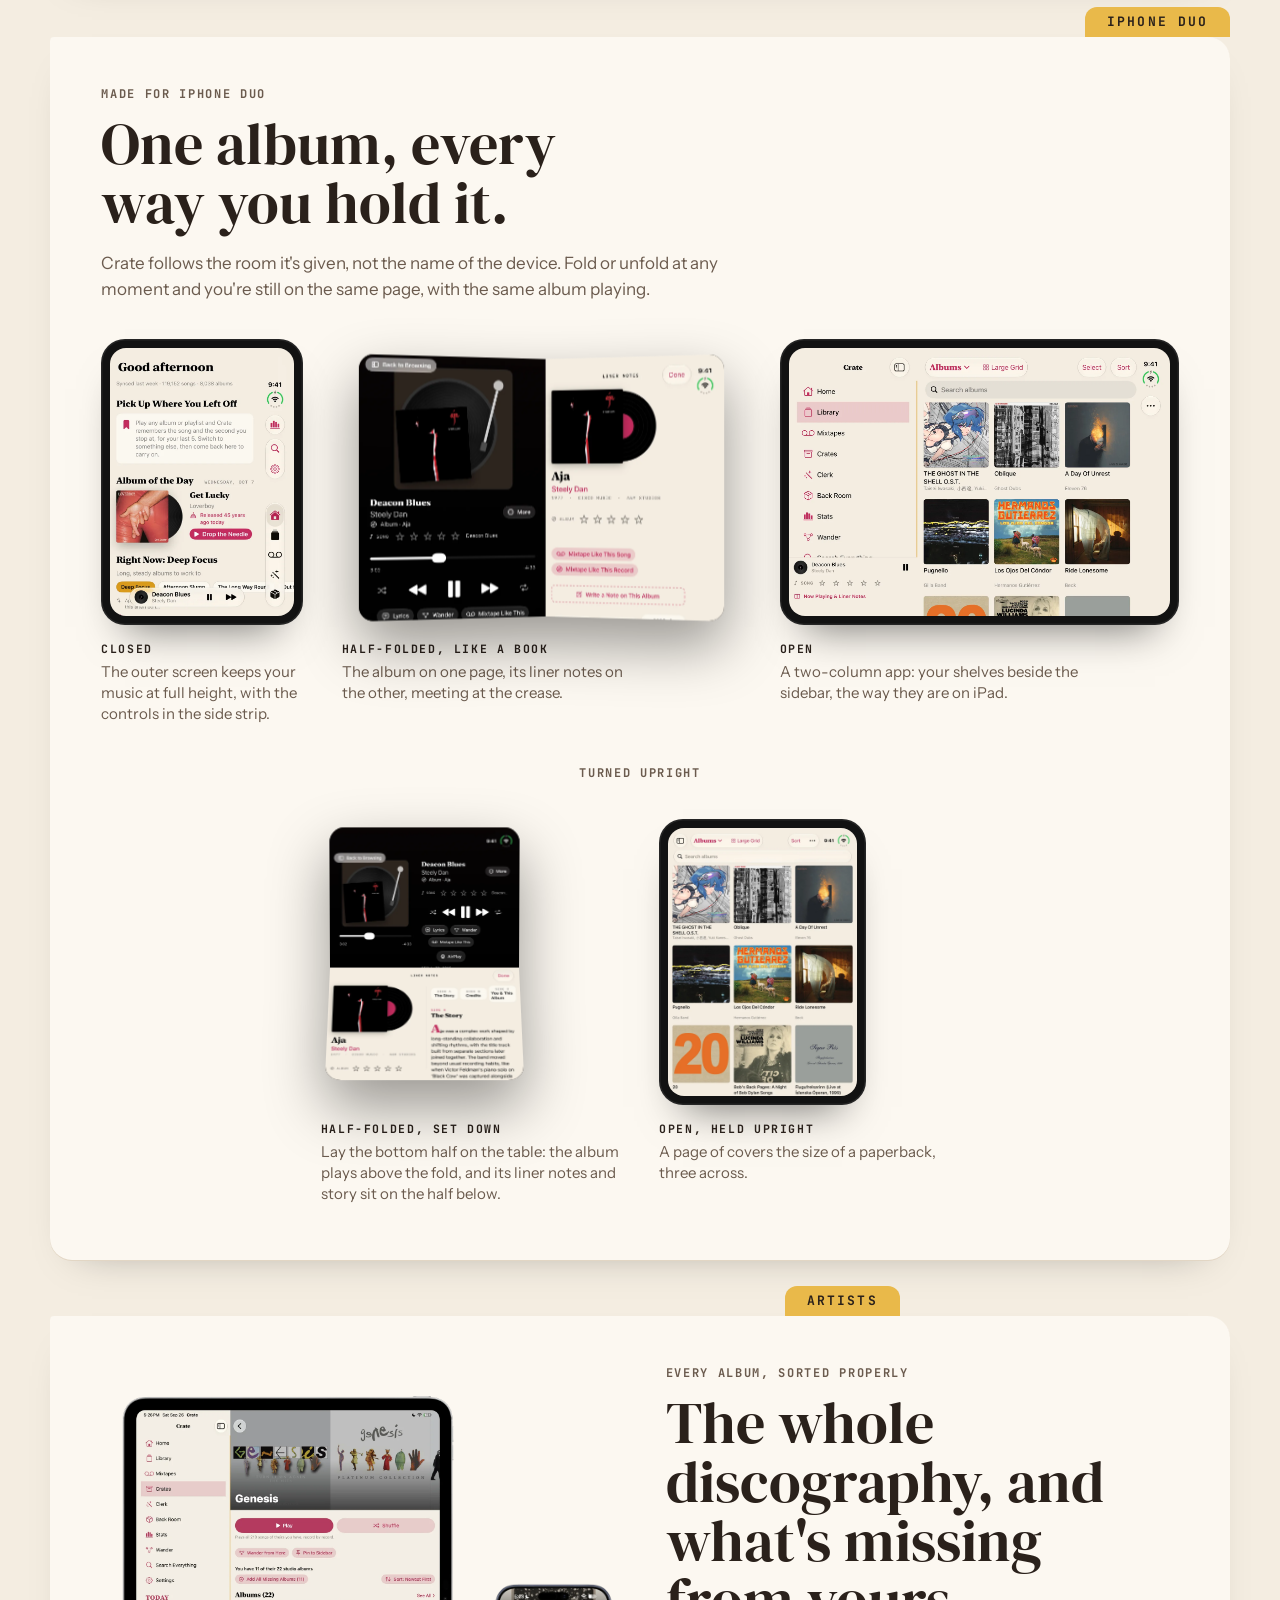
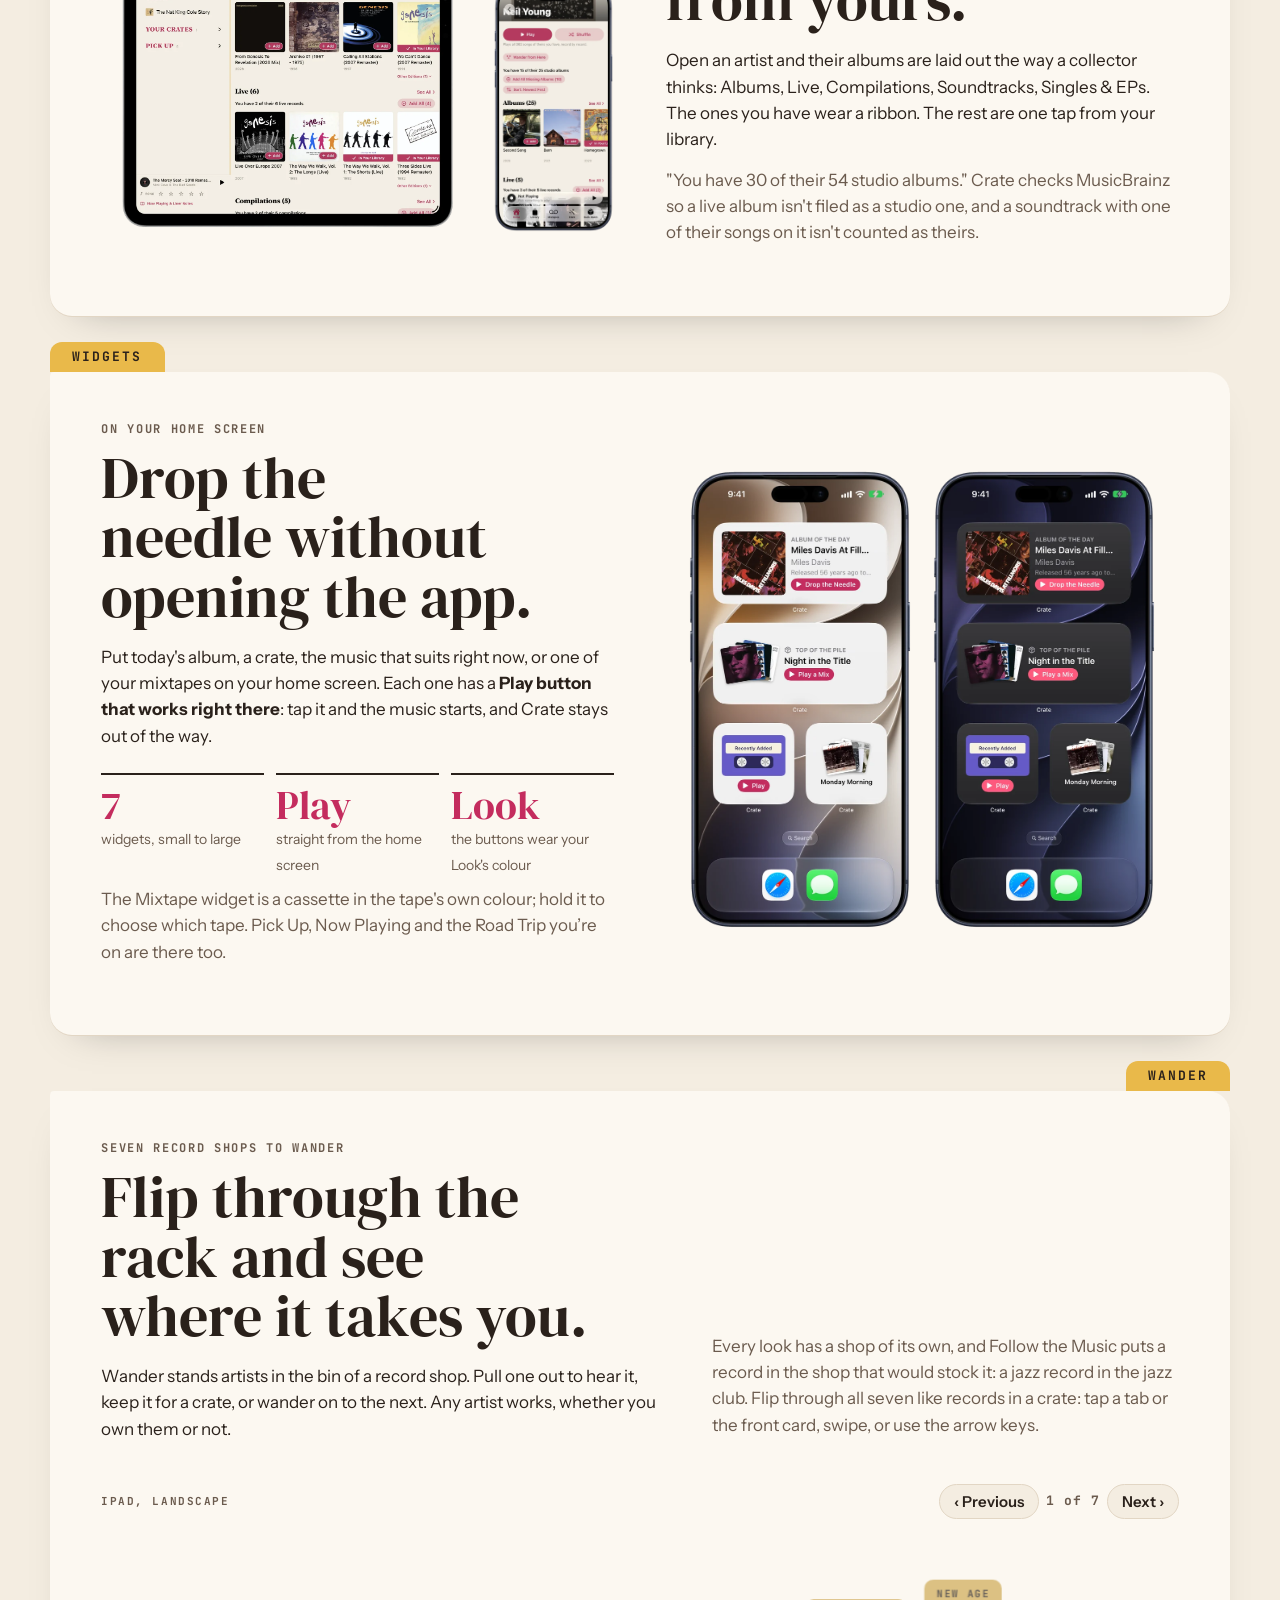
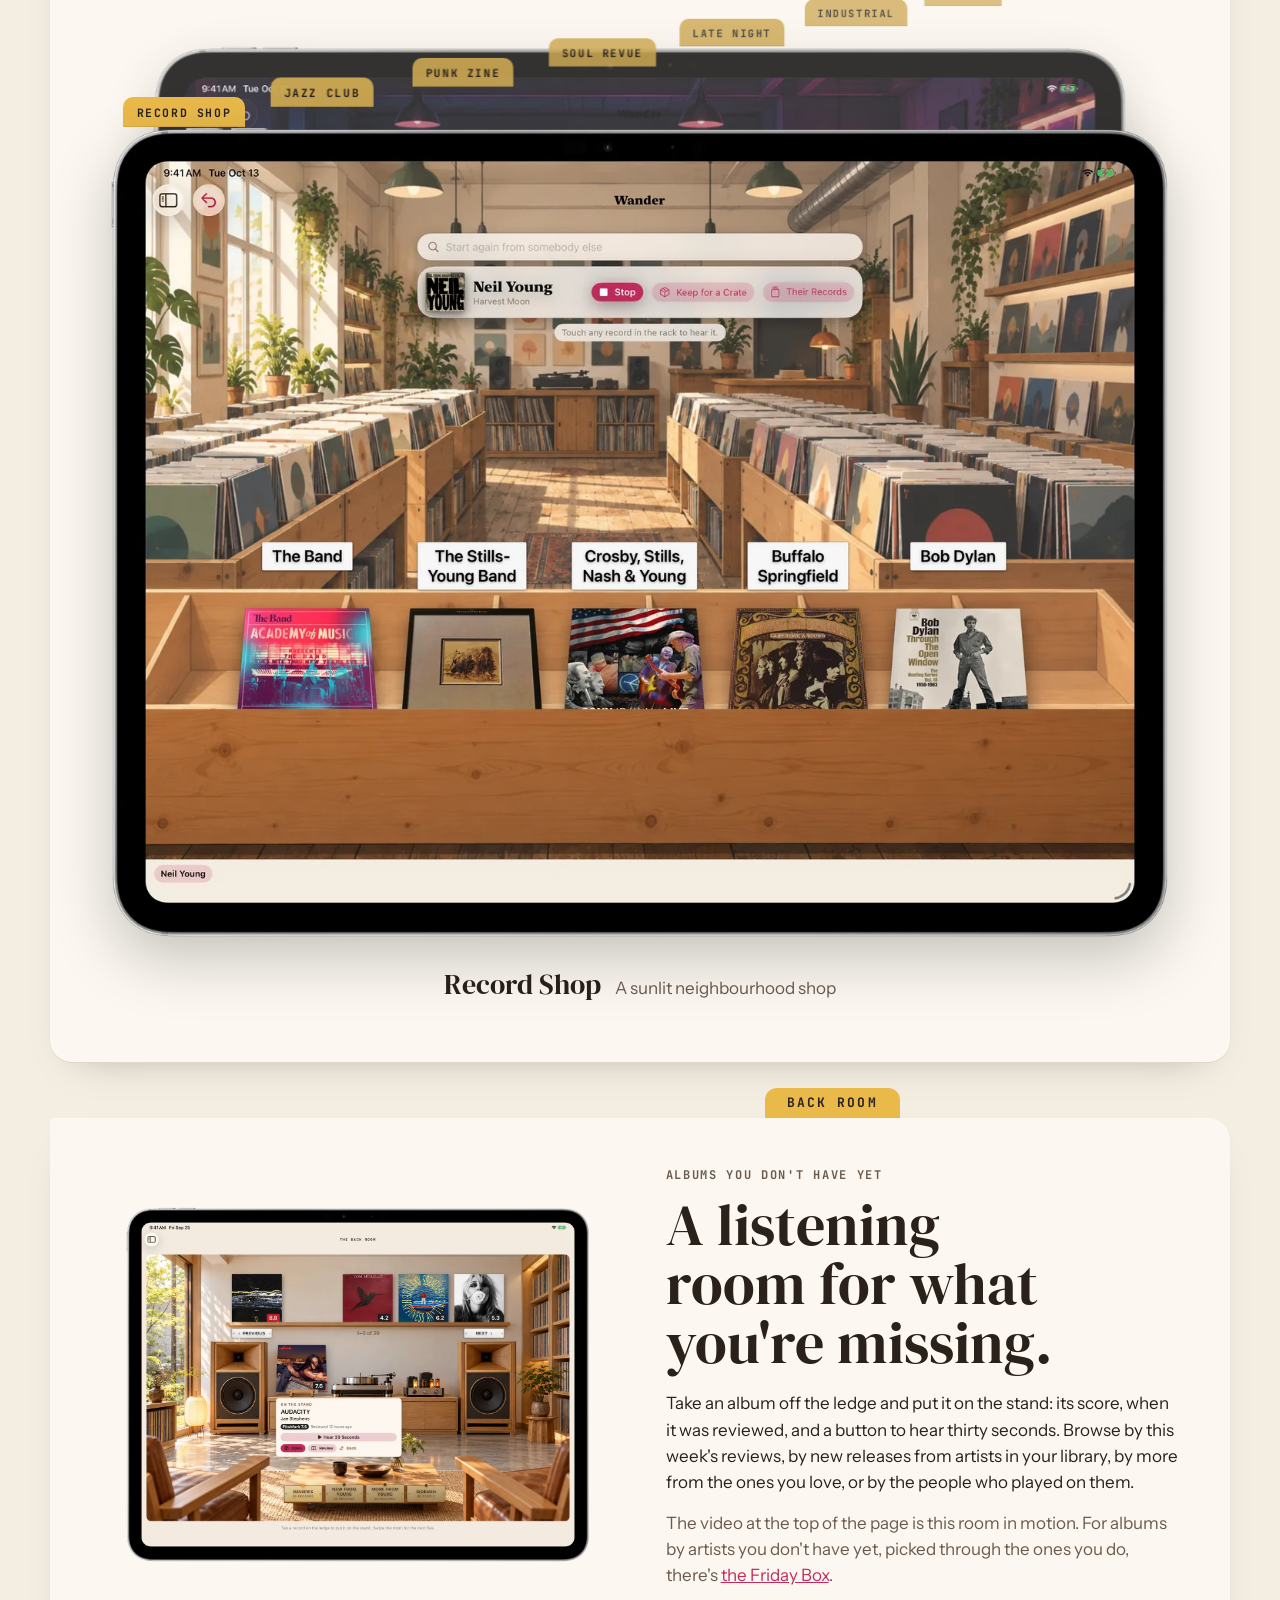
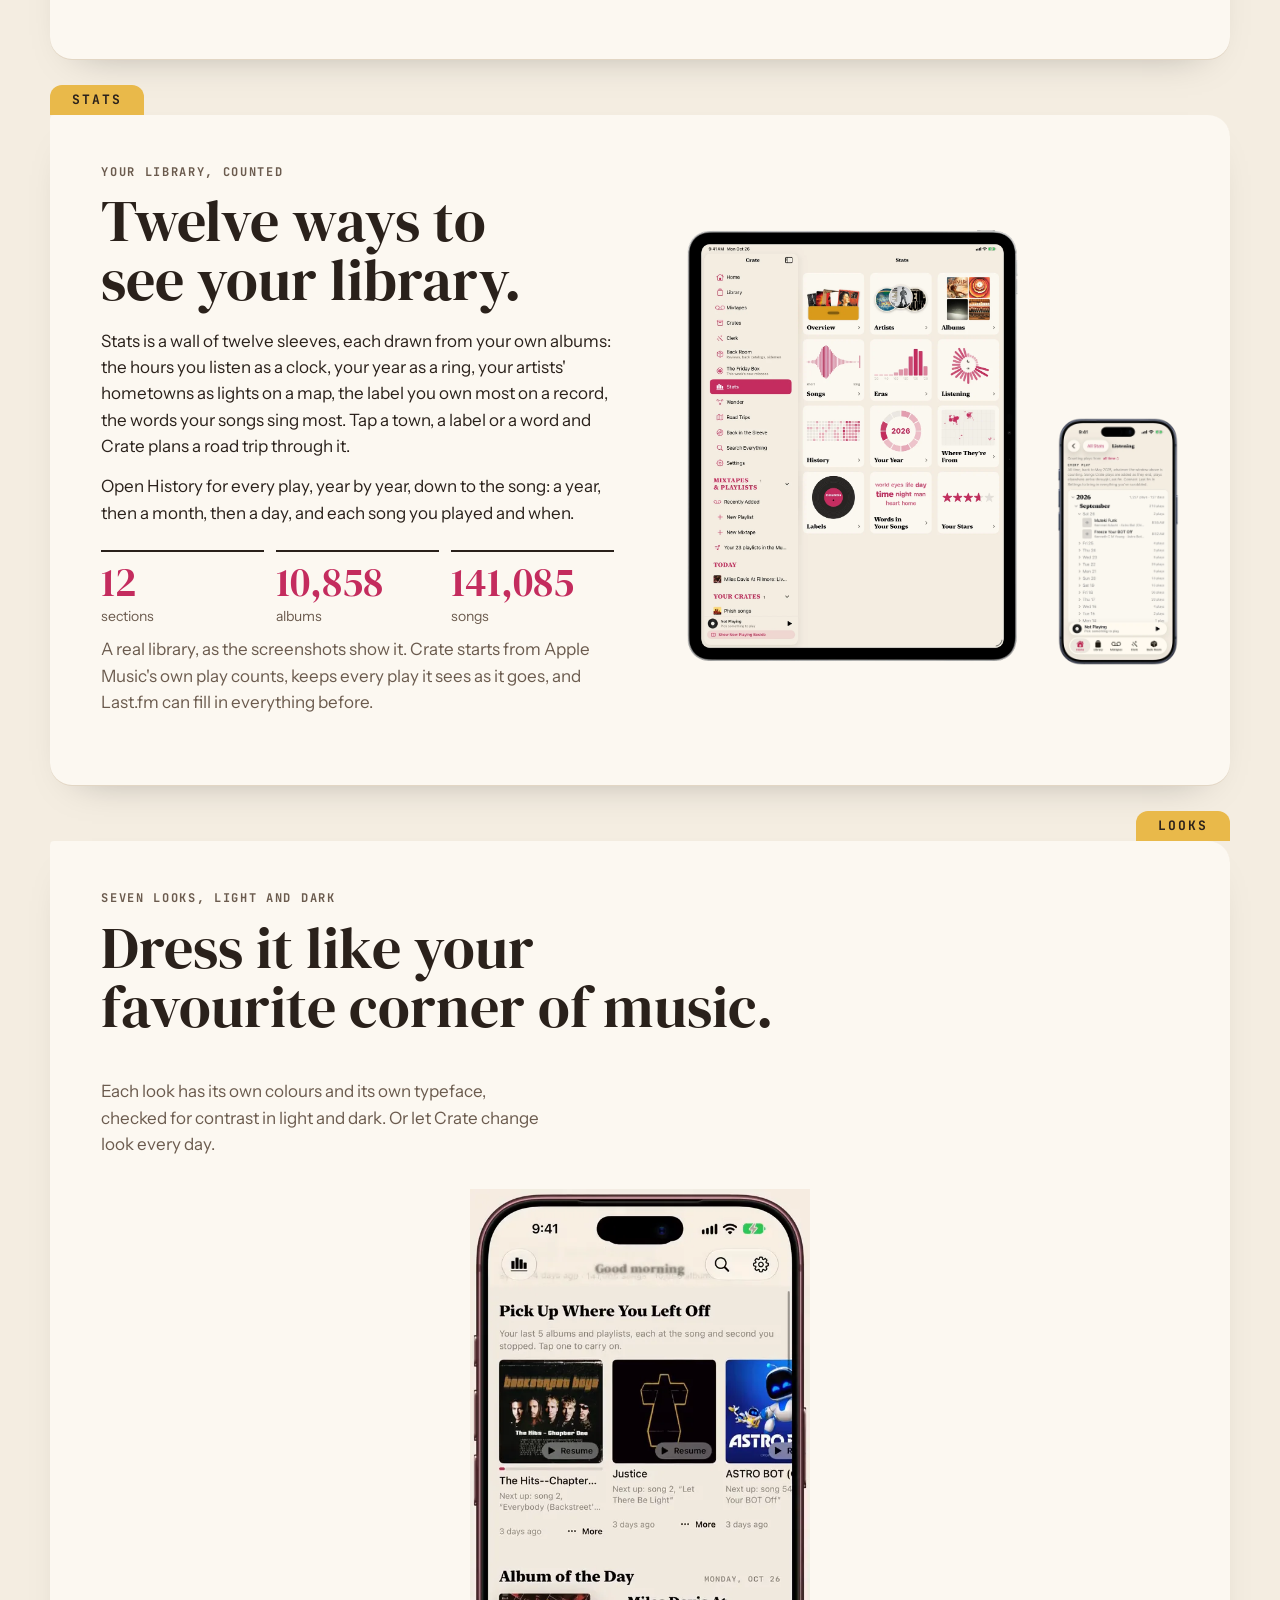
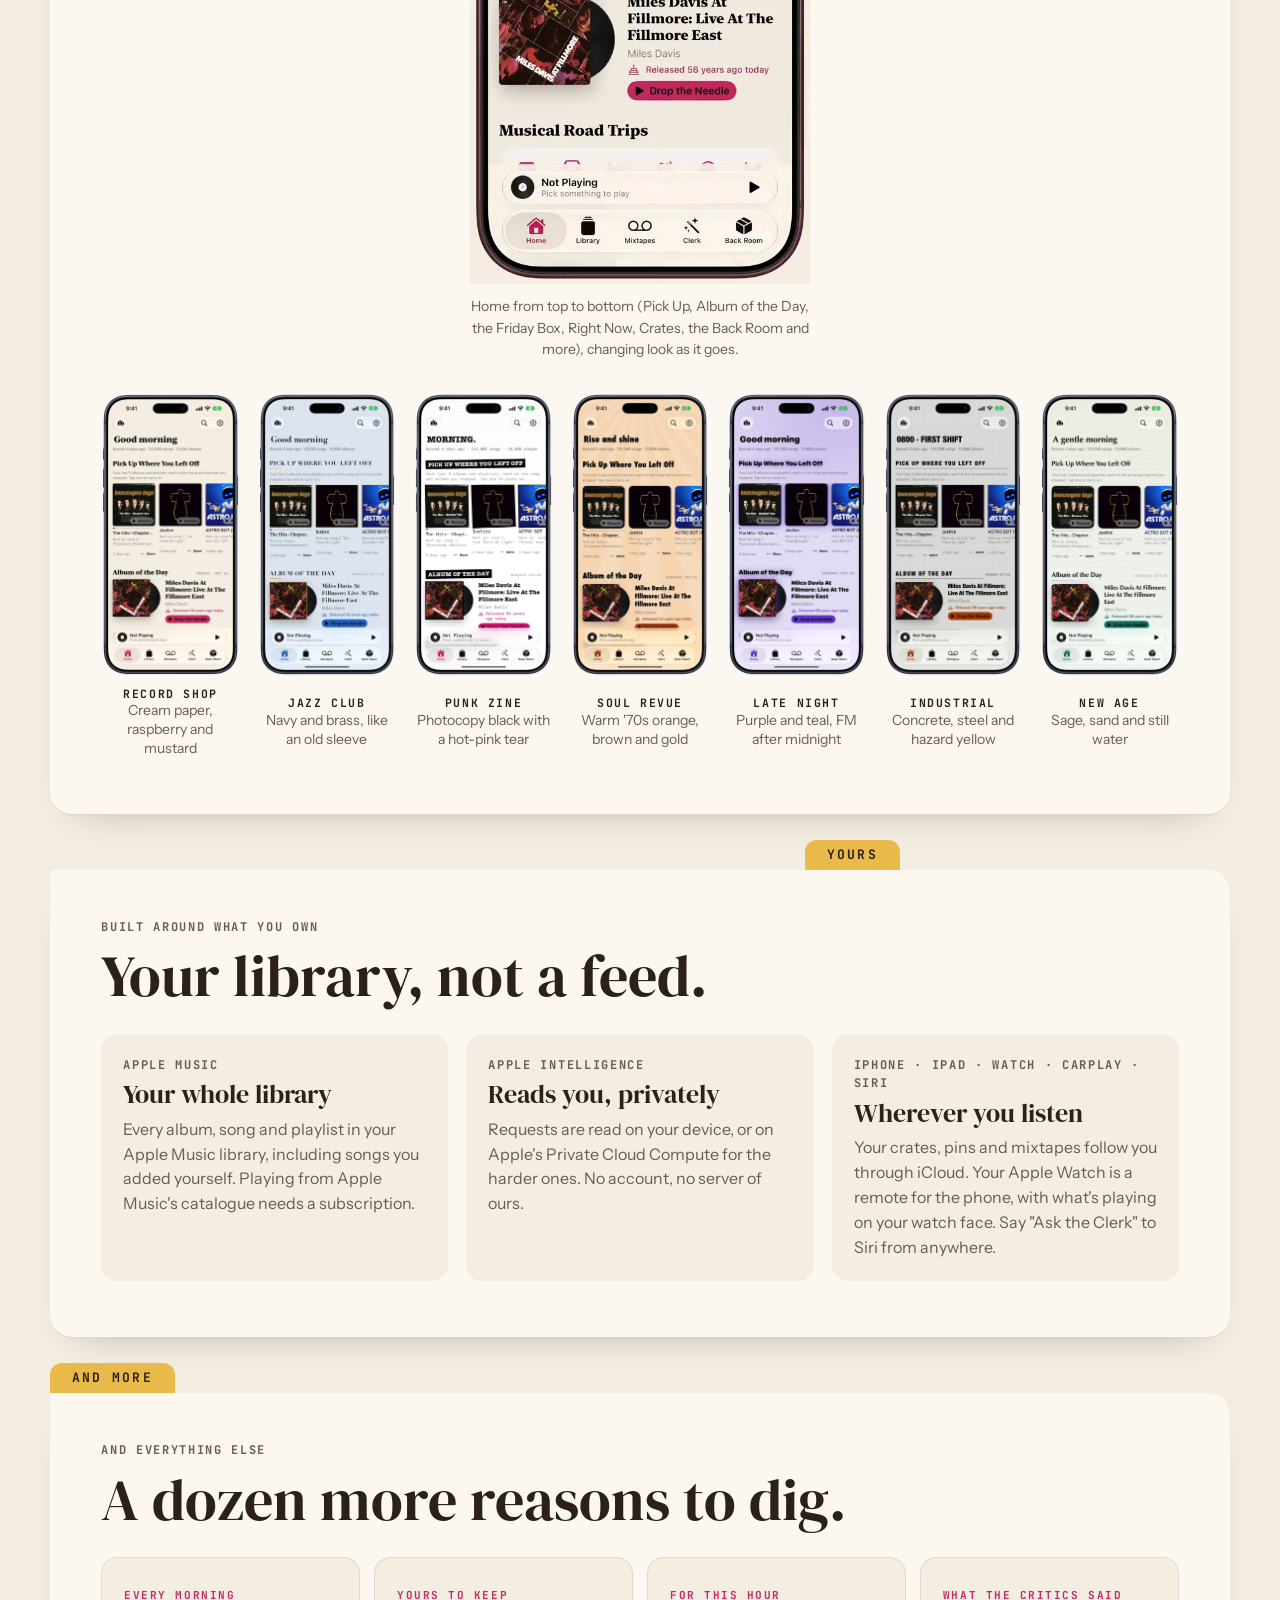
==== commit e5e7b4a6: "Crates are for albums: new Crates section, albums for records" ====
--- a/index.html
+++ b/index.html
@@ -3,7 +3,7 @@
 <head>
 <meta charset="utf-8">
 <meta name="viewport" content="width=device-width, initial-scale=1, viewport-fit=cover">
-<meta name="description" content="Crate Music Library for iPhone and iPad: your Apple Music library as a room full of records. Ask for playlists in plain words, make mixtapes, and see every play.">
+<meta name="description" content="Crate Music Library for iPhone and iPad: your Apple Music library as a room full of albums. Playlists are for songs, crates are for albums, and Crate has both: new crates every day beside every playlist you have.">
 <meta name="theme-color" content="#F4EDE1" media="(prefers-color-scheme: light)">
 <meta name="theme-color" content="#15110E" media="(prefers-color-scheme: dark)">
 <meta property="og:title" content="Crate Music Library">
@@ -38,7 +38,7 @@
       <span class="brand-mark" aria-hidden="true"></span><b>Crate</b>
     </a>
     <nav class="nav" aria-label="Sections">
-      <a href="#clerk">Clerk</a><a href="#fridaybox">Friday Box</a><a href="#roadtrips">Road Trips</a><a href="#popups">Pop-Ups</a><a href="#mixtapes">Mixtapes</a><a href="#duo">Duo</a><a href="#looks">Looks</a><a class="nav-beta" data-beta hidden href="#">Beta</a><a href="support.html">Support</a><a class="discord" data-discord href="support.html#community"><svg viewBox="0 0 24 24" aria-hidden="true" fill="currentColor"><path d="M20.3 4.4A19.8 19.8 0 0 0 15.4 3l-.6 1.3a18.4 18.4 0 0 0-5.6 0L8.6 3a19.7 19.7 0 0 0-4.9 1.5C.6 9.1-.3 13.6.1 18.1a19.9 19.9 0 0 0 6 3l1.3-2.1a12.9 12.9 0 0 1-2-1l.5-.4a14.2 14.2 0 0 0 12.2 0l.5.4a12.9 12.9 0 0 1-2.1 1l1.3 2.1a19.8 19.8 0 0 0 6-3c.5-5.2-.8-9.7-3.5-13.7ZM8.3 15.3c-1.2 0-2.2-1.1-2.2-2.4s1-2.4 2.2-2.4 2.2 1.1 2.2 2.4-1 2.4-2.2 2.4Zm7.4 0c-1.2 0-2.2-1.1-2.2-2.4s1-2.4 2.2-2.4 2.2 1.1 2.2 2.4-1 2.4-2.2 2.4Z"/></svg>Discord</a>
+      <a href="#crates">Crates</a><a href="#clerk">Clerk</a><a href="#fridaybox">Friday Box</a><a href="#roadtrips">Road Trips</a><a href="#popups">Pop-Ups</a><a href="#mixtapes">Mixtapes</a><a href="#duo">Duo</a><a href="#looks">Looks</a><a class="nav-beta" data-beta hidden href="#">Beta</a><a href="support.html">Support</a><a class="discord" data-discord href="support.html#community"><svg viewBox="0 0 24 24" aria-hidden="true" fill="currentColor"><path d="M20.3 4.4A19.8 19.8 0 0 0 15.4 3l-.6 1.3a18.4 18.4 0 0 0-5.6 0L8.6 3a19.7 19.7 0 0 0-4.9 1.5C.6 9.1-.3 13.6.1 18.1a19.9 19.9 0 0 0 6 3l1.3-2.1a12.9 12.9 0 0 1-2-1l.5-.4a14.2 14.2 0 0 0 12.2 0l.5.4a12.9 12.9 0 0 1-2.1 1l1.3 2.1a19.8 19.8 0 0 0 6-3c.5-5.2-.8-9.7-3.5-13.7ZM8.3 15.3c-1.2 0-2.2-1.1-2.2-2.4s1-2.4 2.2-2.4 2.2 1.1 2.2 2.4-1 2.4-2.2 2.4Zm7.4 0c-1.2 0-2.2-1.1-2.2-2.4s1-2.4 2.2-2.4 2.2 1.1 2.2 2.4-1 2.4-2.2 2.4Z"/></svg>Discord</a>
     </nav>
   </header>
 
@@ -46,7 +46,7 @@
     <div>
       <div class="label">Crate Music Library · iPhone &amp; iPad</div>
       <h1>Your music is personal. <em>Your app should be too.</em></h1>
-      <p class="lede">Crate turns your Apple Music library into a room full of records. Ask for a playlist in plain words, take a road trip through your shelves, read the story behind the song as it plays, and open a box of new records every Friday, picked through the ones you have.</p>
+      <p class="lede">Crate turns your Apple Music library into a room full of albums, sorted into new crates every day, with every playlist you already have still right there. Ask for a playlist in plain words, take a road trip through your shelves, read the story behind the song as it plays, and open a box of new albums every Friday, picked through the ones you have.</p>
       <div class="pills">
         <a class="pill solid" data-beta hidden href="#" aria-label="Try the Crate beta, free on TestFlight"><svg class="tf-mark" viewBox="0 0 24 24" width="16" height="16" aria-hidden="true" focusable="false"><path fill="currentColor" d="M21.9 2.1 2.6 9.9l6.6 2.6z"/><path fill="currentColor" d="M22.6 2.8 9.9 13.1l4.9 8.6z"/><path fill="currentColor" opacity=".5" d="M9.9 13.9v4.6l2.6-3z"/></svg>Try the beta, free on TestFlight</a>
         <span class="pill" data-store-soon><span class="dot"></span>Coming soon to the App Store</span>
@@ -62,23 +62,23 @@
   </section>
   <figure class="reel">
     <video id="reel" data-themed="backroom-stand" autoplay muted loop playsinline preload="metadata" width="1400" height="1074"
-           poster="img/backroom-stand-poster.webp" aria-label="The Back Room on iPad: records going onto the stand from the ledge of this week's reviews, then the players on your records">
+           poster="img/backroom-stand-poster.webp" aria-label="The Back Room on iPad: albums going onto the stand from the ledge of this week's reviews, then the players on your albums">
       <source src="img/backroom-stand.mp4" type="video/mp4">
     </video>
-    <figcaption>The Back Room on iPad: take a record off the ledge, put it on the stand, flip to the next five, and meet the players on your records.</figcaption>
+    <figcaption>The Back Room on iPad: take an album off the ledge, put it on the stand, flip to the next five, and meet the players on your albums.</figcaption>
   </figure>
 
 
   <section class="divider far" id="crates" data-tab="Crates">
     <div class="row flip">
       <div class="copy">
-        <div class="label">Dig the crate</div>
-        <h2>Crates of your own records.</h2>
-        <p>Crate pulls twelve of your records together by a thread you can see at a glance: the same label, the same hometown, one word in every title, records turning thirty this year, the ones almost nobody else is playing. New crates turn up every day, and Apple Intelligence names them.</p>
-        <p class="soft">Start digging and each record comes out to face you, with why it's in the crate and thirty seconds of it playing. Keep it or put it back. Or just listen: a crate is records, not a playlist, so flip through one song from each, hear three from each and then the next three, or play them whole.</p>
-      </div>
-      <div class="devices">
-        <picture><source srcset="img/ipad-crates-dark.webp" media="(prefers-color-scheme: dark)"><img class="pad" src="img/ipad-crates.webp" width="1100" height="1435" loading="lazy" alt="Crates on iPad: Night in the Title at the top of the pile, every record with Night in its title fanned under a hand-lettered divider card, with more crates below"></picture>
+        <div class="label">Playlists are for songs</div>
+        <h2>Crates are for albums. Crate has both.</h2>
+        <p>All your playlists are here, and Crate makes new ones too: Mixtapes that refill themselves from rules, or the Clerk, who builds one from a few words. A crate is something else. It's twelve of your own albums, joined by a thread you can see: the same label, the same hometown, one word in every title, albums turning thirty this year, the ones almost nobody else is playing. New crates turn up every day, and you can make your own.</p>
+        <p class="soft">Start digging and each album comes out to face you, with why it's in the crate and thirty seconds of it playing. Keep it or put it back. Or just listen: flip through one song from each album, hear three from each and then the next three, or play them whole.</p>
+      </div>
+      <div class="devices">
+        <picture><source srcset="img/ipad-crates-dark.webp" media="(prefers-color-scheme: dark)"><img class="pad" src="img/ipad-crates.webp" width="1100" height="1435" loading="lazy" alt="Crates on iPad: Night in the Title at the top of the pile, every album with Night in its title fanned under a hand-lettered divider card, with more crates below"></picture>
         <picture><source srcset="img/iphone-cratedig-dark.webp" media="(prefers-color-scheme: dark)"><img class="phone" src="img/iphone-cratedig.webp" width="560" height="1143" loading="lazy" alt="Digging through a crate on iPhone: Sonny Rollins' A Night at the Village Vanguard pulled out, with why it's in the crate, thirty seconds playing, and Keep or Put It Back"></picture>
       </div>
     </div>
@@ -89,7 +89,7 @@
       <div class="copy">
         <div class="label">Ask in your own words</div>
         <h2>Say what you want to hear.</h2>
-        <p>Type it the way you'd say it to a friend who knows your records. Apple Intelligence reads it, and the Clerk builds the list from songs you already have, never from a stranger's chart.</p>
+        <p>Type it the way you'd say it to a friend who knows your music. Apple Intelligence reads it, and the Clerk builds the list from songs you already have, never from a stranger's chart.</p>
         <ul class="facts">
           <li>Moods, decades, tempo, key, length, "like Tom Waits but not Tom Waits", songs you haven't played since 2012</li>
           <li>Swap, Keep or Remove any song, or ask "Why?" and it tells you</li>
@@ -115,14 +115,14 @@
     <div class="row flip">
       <div class="copy">
         <div class="label">New releases, every Friday</div>
-        <h2>A box of new records, picked through yours.</h2>
-        <p>Every Friday a box arrives with the week's new releases that connect to records you already own: their label, a musician or producer on them, an artist they sound like, the town they come from. Never just more from artists you have. Each record says why it's in the box.</p>
-        <p class="soft">Hear thirty seconds of every track, then sort the delivery: Add to Library, Later, or Not for Me. Coming Soon is a wall calendar of the records your artists have announced.</p>
-      </div>
-      <div class="devices">
-        <picture><source srcset="img/ipad-fridaybox-dark.webp" media="(prefers-color-scheme: dark)"><img class="pad" src="img/ipad-fridaybox.webp" width="1100" height="1435" loading="lazy" alt="The Friday Box on iPad: this week's new records standing in an open box, the front one lifted out, with why it's in the box and a listening post"></picture>
+        <h2>A box of new albums, picked through yours.</h2>
+        <p>Every Friday a box arrives with the week's new releases that connect to albums you already own: their label, a musician or producer on them, an artist they sound like, the town they come from. Never just more from artists you have. Each album says why it's in the box.</p>
+        <p class="soft">Hear thirty seconds of every track, then sort the delivery: Add to Library, Later, or Not for Me. Coming Soon is a wall calendar of the albums your artists have announced.</p>
+      </div>
+      <div class="devices">
+        <picture><source srcset="img/ipad-fridaybox-dark.webp" media="(prefers-color-scheme: dark)"><img class="pad" src="img/ipad-fridaybox.webp" width="1100" height="1435" loading="lazy" alt="The Friday Box on iPad: this week's new albums standing in an open box, the front one lifted out, with why it's in the box and a listening post"></picture>
         <video class="phone moving" data-themed="fridaybox-loop" autoplay muted loop playsinline preload="metadata" width="560" height="1142"
-               poster="img/fridaybox-loop-poster.webp" aria-label="The Friday Box on iPhone, going through this week's seven records one after another, each lifted out of the box with the reasons it was picked">
+               poster="img/fridaybox-loop-poster.webp" aria-label="The Friday Box on iPhone, going through this week's seven albums one after another, each lifted out of the box with the reasons it was picked">
           <source src="img/fridaybox-loop.mp4" type="video/mp4">
         </video>
       </div>
@@ -133,19 +133,19 @@
     <div class="row">
       <div class="copy">
         <div class="label">Musical Road Trips</div>
-        <h2>Travel through your own records.</h2>
-        <p>Pick where to start and where to end. Crate plans the road through records you already own and plays it, and every stop says why it follows the last.</p>
+        <h2>Travel through your own albums.</h2>
+        <p>Pick where to start and where to end. Crate plans the road through albums you already own and plays it, and every stop says why it follows the last.</p>
         <ul class="facts">
-          <li><span><strong>Ride the Years:</strong> songs from every year you own a record from, in all your music or one genre, with a sign at each new decade</span></li>
+          <li><span><strong>Ride the Years:</strong> songs from every year you own an album from, in all your music or one genre, with a sign at each new decade</span></li>
           <li><span><strong>Genre Road Map:</strong> Delta Blues to House by way of Chicago blues, R&amp;B and funk</span></li>
-          <li><span><strong>Two Records, One Road:</strong> from one album to another through the producer, player or studio they share</span></li>
+          <li><span><strong>Two Albums, One Road:</strong> from one album to another through the producer, player or studio they share</span></li>
           <li><span><strong>The Tour Bus:</strong> town to town on a map, by where your artists come from</span></li>
         </ul>
         <p class="soft">Another Version takes a different road with different songs, as often as you like, and the Road Trip widget carries on from where you stopped.</p>
       </div>
       <div class="devices two-phones">
-        <picture><source srcset="img/iphone-roadtrip-tour-dark.webp" media="(prefers-color-scheme: dark)"><img class="phone" src="img/iphone-roadtrip-tour.webp" width="560" height="1143" loading="lazy" alt="The Tour Bus on iPhone: Athens to Seattle on a map, stopping in towns along the way, with the records from each"></picture>
-        <picture><source srcset="img/iphone-roadtrip-years-dark.webp" media="(prefers-color-scheme: dark)"><img class="phone" src="img/iphone-roadtrip-years.webp" width="560" height="1143" loading="lazy" alt="Ride the Years on iPhone: 1960 to 1969, two songs a year, with how many of your records are from each year and their covers"></picture>
+        <picture><source srcset="img/iphone-roadtrip-tour-dark.webp" media="(prefers-color-scheme: dark)"><img class="phone" src="img/iphone-roadtrip-tour.webp" width="560" height="1143" loading="lazy" alt="The Tour Bus on iPhone: Athens to Seattle on a map, stopping in towns along the way, with the albums from each"></picture>
+        <picture><source srcset="img/iphone-roadtrip-years-dark.webp" media="(prefers-color-scheme: dark)"><img class="phone" src="img/iphone-roadtrip-years.webp" width="560" height="1143" loading="lazy" alt="Ride the Years on iPhone: 1960 to 1969, two songs a year, with how many of your albums are from each year and their covers"></picture>
       </div>
     </div>
   </section>
@@ -159,7 +159,7 @@
         <p class="soft">On the Tour Bus, every town you reach sends a postcard with its picture, and they pile up on the trip to flip through.</p>
       </div>
       <div class="devices two-phones">
-        <picture><source srcset="img/iphone-popup-dark.webp" media="(prefers-color-scheme: dark)"><img class="phone" src="img/iphone-popup.webp" width="560" height="1143" loading="lazy" alt="Now Playing on iPhone: Big Shot by Billy Joel, with a Pop-Up Fact over the record about the song Rosalinda's Eyes"></picture>
+        <picture><source srcset="img/iphone-popup-dark.webp" media="(prefers-color-scheme: dark)"><img class="phone" src="img/iphone-popup.webp" width="560" height="1143" loading="lazy" alt="Now Playing on iPhone: Big Shot by Billy Joel, with a Pop-Up Fact over the album about the song Rosalinda's Eyes"></picture>
         <picture><source srcset="img/iphone-postcard-dark.webp" media="(prefers-color-scheme: dark)"><img class="phone" src="img/iphone-postcard.webp" width="560" height="1143" loading="lazy" alt="A postcard from Memphis on the Tour Bus, over Now Playing"></picture>
       </div>
     </div>
@@ -184,13 +184,13 @@
   <section class="divider alt" id="liner" data-tab="Liner Notes">
     <div class="row flip">
       <div class="copy">
-        <div class="label">The story behind the record</div>
+        <div class="label">The story behind the album</div>
         <h2>Liner notes for every album, and room for your own.</h2>
-        <p>Open any record's liner notes: the story of how it was made, who played on it and where it was recorded, and a side all about you and this album, from your first play to your favourite song on it.</p>
+        <p>Open any album's liner notes: the story of how it was made, who played on it and where it was recorded, and a side all about you and this album, from your first play to your favourite song on it.</p>
         <p>Then write on the sleeve. A note of your own, in your own words: where you first heard it, which side to start with, who it reminds you of. It shows on the album everywhere, travels to your other devices through iCloud, and mixtapes can pick songs by what you wrote.</p>
       </div>
       <div class="devices three-phones">
-        <img class="phone" src="img/iphone-liner.webp" width="560" height="1145" loading="lazy" alt="Liner notes for Pet Sounds on iPhone: the record, your handwritten note, and sides for the story, credits, and you and this album">
+        <img class="phone" src="img/iphone-liner.webp" width="560" height="1145" loading="lazy" alt="Liner notes for Pet Sounds on iPhone: the album, your handwritten note, and sides for the story, credits, and you and this album">
         <img class="phone" src="img/iphone-liner2.webp" width="560" height="1145" loading="lazy" alt="Side A of the liner notes: the story of Pet Sounds, from Wikipedia">
         <img class="phone" src="img/iphone-note.webp" width="560" height="1145" loading="lazy" alt="Pet Sounds on iPhone with a note written on the sleeve: Headphones, lights off, side two first">
       </div>
@@ -208,10 +208,10 @@
           <div class="num"><b>Song</b><span>the one you were on</span></div>
           <div class="num"><b>Second</b><span>where you stopped in it</span></div>
         </div>
-        <p class="soft">They follow you: stop a record on your iPhone and it's waiting in your iPad's sidebar, and on CarPlay when you get in the car.</p>
-      </div>
-      <div class="devices">
-        <picture><source srcset="img/ipad-pickup-dark.webp" media="(prefers-color-scheme: dark)"><img class="pad" src="img/ipad-pickup.webp" width="1100" height="1435" loading="lazy" alt="Crate on iPad with Pick Up in the sidebar: the same five records"></picture>
+        <p class="soft">They follow you: stop an album on your iPhone and it's waiting in your iPad's sidebar, and on CarPlay when you get in the car.</p>
+      </div>
+      <div class="devices">
+        <picture><source srcset="img/ipad-pickup-dark.webp" media="(prefers-color-scheme: dark)"><img class="pad" src="img/ipad-pickup.webp" width="1100" height="1435" loading="lazy" alt="Crate on iPad with Pick Up in the sidebar: the same five albums"></picture>
         <img class="phone" src="img/iphone-pickup.webp" width="560" height="1145" loading="lazy" alt="Pick Up Where You Left Off on iPhone: While You Weren't Looking, next up song 2; Wild Honey, 0:04 into song 1">
       </div>
     </div>
@@ -220,8 +220,8 @@
   <section class="divider far" id="duo" data-tab="iPhone Duo">
     <div class="duo-head">
       <div class="label">Made for iPhone Duo</div>
-      <h2>One record, every way you hold it.</h2>
-      <p>Crate follows the room it's given, not the name of the device. Fold or unfold at any moment and you're still on the same page, with the same record playing.</p>
+      <h2>One album, every way you hold it.</h2>
+      <p>Crate follows the room it's given, not the name of the device. Fold or unfold at any moment and you're still on the same page, with the same album playing.</p>
     </div>
     <div class="duo-poses">
       <figure class="pose tall">
@@ -230,7 +230,7 @@
       </figure>
       <figure class="pose">
         <div class="device"><div class="duo-book" role="img" aria-label="Crate on the half-folded iPhone Duo: Deacon Blues playing on the left page, the liner notes for Aja on the right"><div class="page left"></div><div class="page right"></div></div></div>
-        <figcaption><b>Half-folded, like a book</b><span>The record on one page, its liner notes on the other, meeting at the crease.</span></figcaption>
+        <figcaption><b>Half-folded, like a book</b><span>The album on one page, its liner notes on the other, meeting at the crease.</span></figcaption>
       </figure>
       <figure class="pose wide">
         <div class="device"><div class="duo-frame"><img src="img/duo-open.webp" width="1500" height="1055" alt="Crate on the open iPhone Duo: the sidebar beside a shelf of albums" loading="lazy"></div></div>
@@ -241,7 +241,7 @@
     <div class="duo-poses" style="--n:2">
       <figure class="pose">
         <div class="device"><div class="duo-stand" role="img" aria-label="Crate on the iPhone Duo half-folded and set down like a laptop: Deacon Blues playing above the fold, the liner notes for Aja below it"><div class="page top"></div><div class="page bottom"></div></div></div>
-        <figcaption><b>Half-folded, set down</b><span>Lay the bottom half on the table: the record plays above the fold, and its liner notes and story sit on the half below.</span></figcaption>
+        <figcaption><b>Half-folded, set down</b><span>Lay the bottom half on the table: the album plays above the fold, and its liner notes and story sit on the half below.</span></figcaption>
       </figure>
       <figure class="pose upright">
         <div class="device"><div class="duo-frame"><img src="img/duo-upright.webp" width="900" height="1280" alt="Crate on the open iPhone Duo held upright: a grid of album covers" loading="lazy"></div></div>
@@ -253,13 +253,13 @@
   <section class="divider alt" id="artists" data-tab="Artists">
     <div class="row flip">
       <div class="copy">
-        <div class="label">Every record, sorted properly</div>
+        <div class="label">Every album, sorted properly</div>
         <h2>The whole discography, and what's missing from yours.</h2>
-        <p>Open an artist and their records are laid out the way a collector thinks: Albums, Live, Compilations, Soundtracks, Singles &amp; EPs. The ones you have wear a ribbon. The rest are one tap from your library.</p>
+        <p>Open an artist and their albums are laid out the way a collector thinks: Albums, Live, Compilations, Soundtracks, Singles &amp; EPs. The ones you have wear a ribbon. The rest are one tap from your library.</p>
         <p class="soft">"You have 30 of their 54 studio albums." Crate checks MusicBrainz so a live album isn't filed as a studio one, and a soundtrack with one of their songs on it isn't counted as theirs.</p>
       </div>
       <div class="devices">
-        <picture><source srcset="img/ipad-artist-dark.webp" media="(prefers-color-scheme: dark)"><img class="pad" src="img/ipad-artist.webp" width="1100" height="1435" alt="The Genesis artist page on iPad with rows of Albums and Live records, some marked In Your Library and others with an Add button"></picture>
+        <picture><source srcset="img/ipad-artist-dark.webp" media="(prefers-color-scheme: dark)"><img class="pad" src="img/ipad-artist.webp" width="1100" height="1435" alt="The Genesis artist page on iPad with rows of Albums and Live albums, some marked In Your Library and others with an Add button"></picture>
         <picture><source srcset="img/iphone-artist-dark.webp" media="(prefers-color-scheme: dark)"><img class="phone" src="img/iphone-artist.webp" width="560" height="1145" alt="The Neil Young artist page on iPhone: You have 30 of their 54 studio albums"></picture>
       </div>
     </div>
@@ -270,7 +270,7 @@
       <div class="copy">
         <div class="label">On your home screen</div>
         <h2>Drop the needle without opening the app.</h2>
-        <p>Put today's record, a crate, the records that suit right now, or one of your mixtapes on your home screen. Each one has a <strong>Play button that works right there</strong>: tap it and the music starts, and Crate stays out of the way.</p>
+        <p>Put today's album, a crate, the music that suits right now, or one of your mixtapes on your home screen. Each one has a <strong>Play button that works right there</strong>: tap it and the music starts, and Crate stays out of the way.</p>
         <div class="nums" aria-label="The widgets">
           <div class="num"><b>7</b><span>widgets, small to large</span></div>
           <div class="num"><b>Play</b><span>straight from the home screen</span></div>
@@ -313,13 +313,13 @@
   <section class="divider alt" id="backroom" data-tab="Back Room">
     <div class="row flip">
       <div class="copy">
-        <div class="label">Records you don't have yet</div>
+        <div class="label">Albums you don't have yet</div>
         <h2>A listening room for what you're missing.</h2>
-        <p>Take a record off the ledge and put it on the stand: its score, when it was reviewed, and a button to hear thirty seconds. Browse by this week's reviews, by new releases from artists in your library, by more from the ones you love, or by the people who played on them.</p>
-        <p class="soft">The video at the top of the page is this room in motion. For records by artists you don't have yet, picked through the ones you do, there's <a href="#fridaybox">the Friday Box</a>.</p>
+        <p>Take an album off the ledge and put it on the stand: its score, when it was reviewed, and a button to hear thirty seconds. Browse by this week's reviews, by new releases from artists in your library, by more from the ones you love, or by the people who played on them.</p>
+        <p class="soft">The video at the top of the page is this room in motion. For albums by artists you don't have yet, picked through the ones you do, there's <a href="#fridaybox">the Friday Box</a>.</p>
       </div>
       <div class="devices solo">
-        <img class="pad" src="img/backroom-stand-still.webp" width="1400" height="1073" loading="lazy" alt="The Back Room on iPad in landscape: a record on the stand with its Pitchfork score, and the ledge of reviewed records above">
+        <img class="pad" src="img/backroom-stand-still.webp" width="1400" height="1073" loading="lazy" alt="The Back Room on iPad in landscape: an album on the stand with its Pitchfork score, and the ledge of reviewed albums above">
       </div>
     </div>
   </section>
@@ -329,7 +329,7 @@
       <div class="copy">
         <div class="label">Your library, counted</div>
         <h2>Twelve ways to see your library.</h2>
-        <p>Stats is a wall of twelve sleeves, each drawn from your own records: the hours you listen as a clock, your year as a ring, your artists' hometowns as lights on a map, the label you own most on a record, the words your songs sing most. Tap a town, a label or a word and Crate plans a road trip through it.</p>
+        <p>Stats is a wall of twelve sleeves, each drawn from your own albums: the hours you listen as a clock, your year as a ring, your artists' hometowns as lights on a map, the label you own most on a record, the words your songs sing most. Tap a town, a label or a word and Crate plans a road trip through it.</p>
         <p>Open History for every play, year by year, down to the song: a year, then a month, then a day, and each song you played and when.</p>
         <div class="nums" aria-label="Figures from the library shown in these screenshots">
           <div class="num"><b>12</b><span>sections</span></div>
@@ -339,7 +339,7 @@
         <p class="soft">A real library, as the screenshots show it. Crate starts from Apple Music's own play counts, keeps every play it sees as it goes, and Last.fm can fill in everything before.</p>
       </div>
       <div class="devices">
-        <picture><source srcset="img/ipad-stats-dark.webp" media="(prefers-color-scheme: dark)"><img class="pad" src="img/ipad-stats.webp" width="1100" height="1435" alt="Stats on iPad: twelve sleeves, among them a crate of records for Overview, a waveform of song lengths, a clock of the hours you listen, your year as a ring, hometowns on a map, a label on a record, a cloud of sung words and five stars"></picture>
+        <picture><source srcset="img/ipad-stats-dark.webp" media="(prefers-color-scheme: dark)"><img class="pad" src="img/ipad-stats.webp" width="1100" height="1435" alt="Stats on iPad: twelve sleeves, among them a crate of albums for Overview, a waveform of song lengths, a clock of the hours you listen, your year as a ring, hometowns on a map, a label on a record, a cloud of sung words and five stars"></picture>
         <picture><source srcset="img/iphone-listening-dark.webp" media="(prefers-color-scheme: dark)"><img class="phone" src="img/iphone-listening.webp" width="560" height="1145" alt="Every Play on iPhone: 2026, then September, then Monday the 21st with each song and the time it was played"></picture>
       </div>
     </div>
@@ -385,17 +385,17 @@
     <div class="label">And everything else</div>
     <h2>A dozen more reasons to dig.</h2>
     <div class="feats">
-      <div class="feat"><span class="k">Every morning</span><h3>Album of the Day</h3><p>One record from your own shelves, and why it's today's: it came out on this date, you saved it on this date years ago, or you never got round to it.</p></div>
-      <div class="feat"><span class="k">Yours to keep</span><h3>Make Your Own Crate</h3><p>Pick twelve records by hand, or describe a crate in a few words and Apple Intelligence fills it from your library. It stays until you delete it.</p></div>
-      <div class="feat"><span class="k">For this hour</span><h3>Right Now</h3><p>Records for the moment you're in. Crate reads the time, the season and what you usually play at this hour and, if you let it, the weather.</p></div>
-      <div class="feat"><span class="k">What the critics said</span><h3>Reviews</h3><p>Every score a record got, from Rolling Stone to Pitchfork, plus Metacritic's average. Tap one to read the whole review right in Crate.</p></div>
-      <div class="feat"><span class="k">An artist, in order</span><h3>Discography Journeys</h3><p>Hear an artist's records in the order they came out, one album at a time. Crate keeps your place, even weeks later.</p></div>
+      <div class="feat"><span class="k">Every morning</span><h3>Album of the Day</h3><p>One album from your own shelves, and why it's today's: it came out on this date, you saved it on this date years ago, or you never got round to it.</p></div>
+      <div class="feat"><span class="k">Yours to keep</span><h3>Make Your Own Crate</h3><p>Pick twelve albums by hand, or describe a crate in a few words and Apple Intelligence fills it from your library. It stays until you delete it.</p></div>
+      <div class="feat"><span class="k">For this hour</span><h3>Right Now</h3><p>Music for the moment you're in. Crate reads the time, the season and what you usually play at this hour and, if you let it, the weather.</p></div>
+      <div class="feat"><span class="k">What the critics said</span><h3>Reviews</h3><p>Every score an album got, from Rolling Stone to Pitchfork, plus Metacritic's average. Tap one to read the whole review right in Crate.</p></div>
+      <div class="feat"><span class="k">An artist, in order</span><h3>Discography Journeys</h3><p>Hear an artist's albums in the order they came out, one album at a time. Crate keeps your place, even weeks later.</p></div>
       <div class="feat"><span class="k">A few songs to go</span><h3>Almost Finished</h3><p>Albums you've nearly heard all the way through. One tap plays just the songs you missed.</p></div>
-      <div class="feat"><span class="k">Every song, heard</span><h3>Back in the Sleeve</h3><p>Crate notices when you've heard every song on a record, in one sitting or bit by bit over months, even on shuffle, and slips it back in the sleeve to wait for your stars and a few words of your own.</p></div>
+      <div class="feat"><span class="k">Every song, heard</span><h3>Back in the Sleeve</h3><p>Crate notices when you've heard every song on an album, in one sitting or bit by bit over months, even on shuffle, and slips it back in the sleeve to wait for your stars and a few words of your own.</p></div>
       <div class="feat"><span class="k">A turntable you can play</span><h3>Drop the Needle</h3><p>The needle crosses the record as the song plays. Drag the deck to jump around the song, with a tick for every groove.</p></div>
-      <div class="feat"><span class="k">Handwritten</span><h3>Staff Picks</h3><p>Records from your own shelves, each with a handwritten note on why it's worth a spin. New every week.</p></div>
+      <div class="feat"><span class="k">Handwritten</span><h3>Staff Picks</h3><p>Albums from your own shelves, each with a handwritten note on why it's worth a spin. New every week.</p></div>
       <div class="feat"><span class="k">New to you</span><h3>Nobody You Know Yet</h3><p>Artists loved by people who play what you play, and you don't own a thing by. Tap one to hear thirty seconds.</p></div>
-      <div class="feat"><span class="k">Tidy shelves</span><h3>Library Health</h3><p>Albums saved twice, records Apple Music won't play, missing covers: Crate finds them and puts the fix right beside each one.</p></div>
+      <div class="feat"><span class="k">Tidy shelves</span><h3>Library Health</h3><p>Albums saved twice, ones Apple Music won't play, missing covers: Crate finds them and puts the fix right beside each one.</p></div>
       <div class="feat"><span class="k">In the car</span><h3>CarPlay</h3><p>Carry on any of your last five albums from the second you left it, with your mixtapes and whole library a tap away.</p></div>
     </div>
     <div class="pills more-cta">
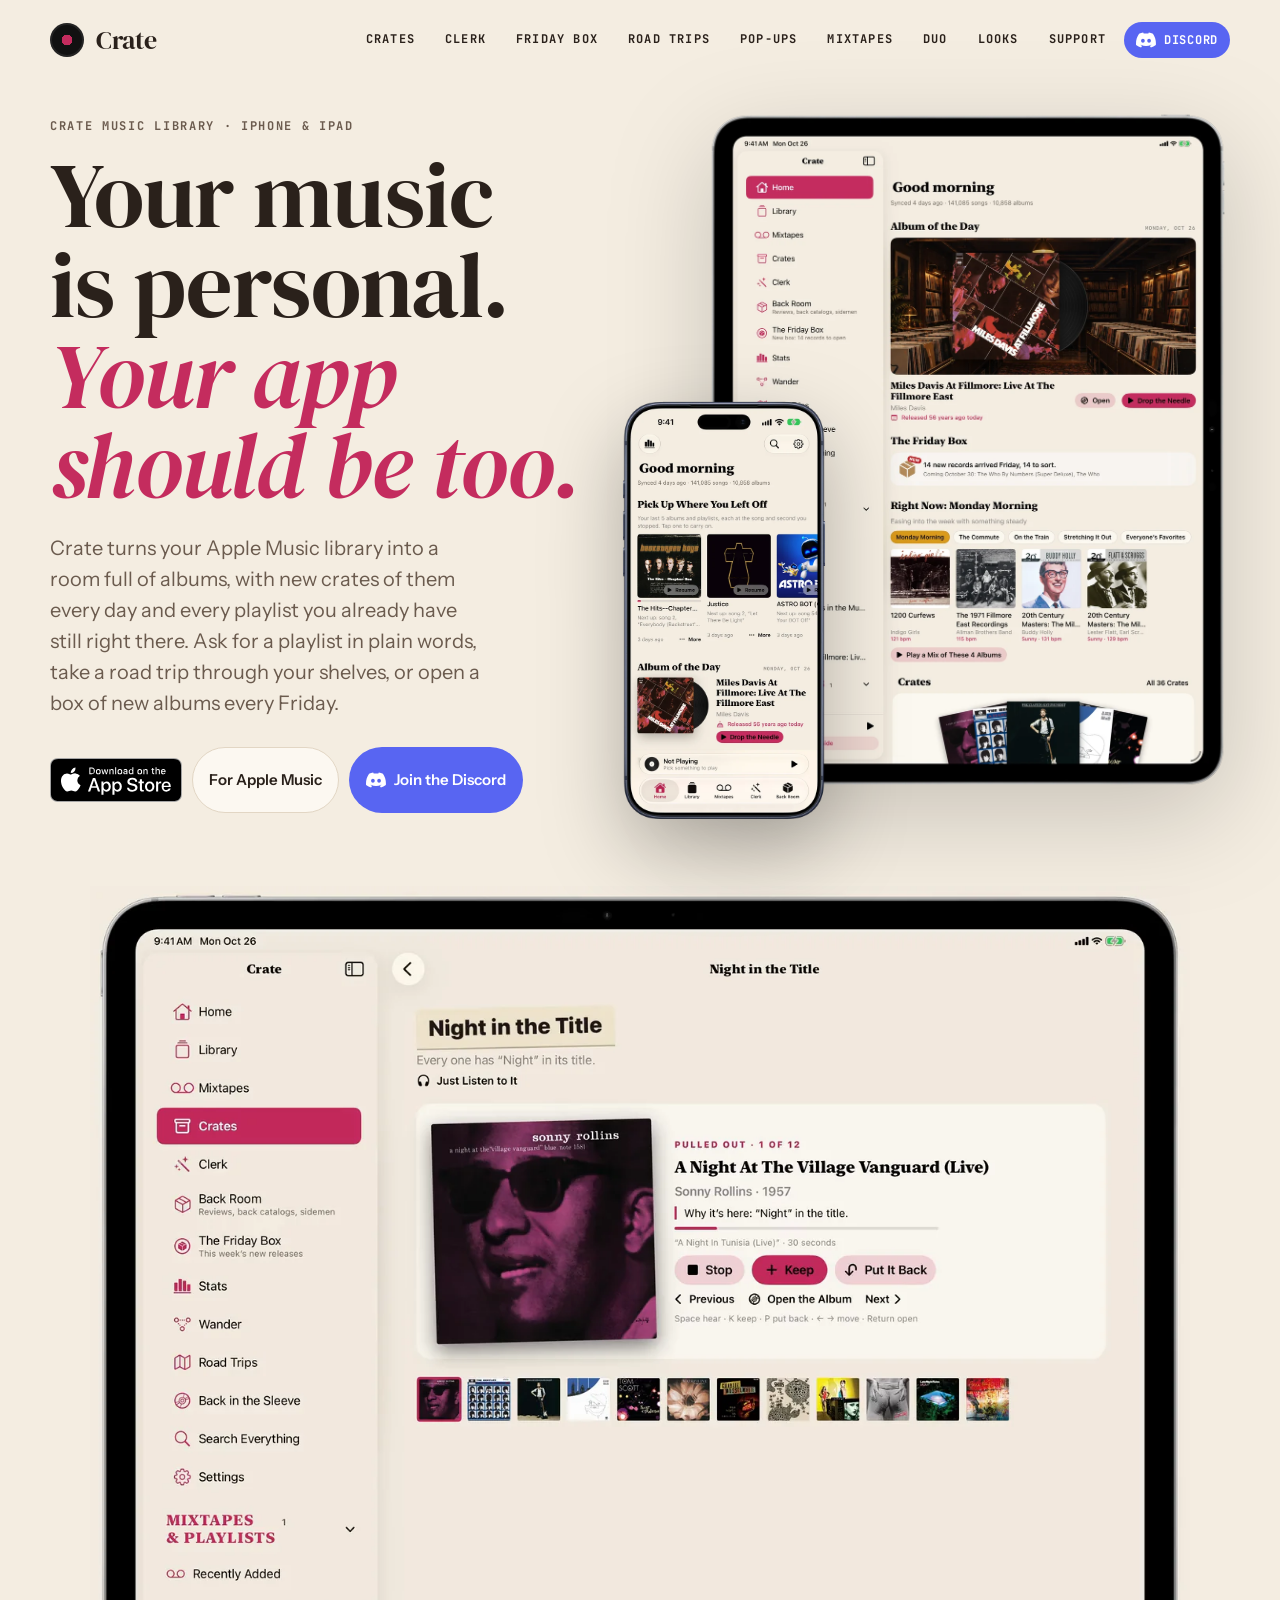
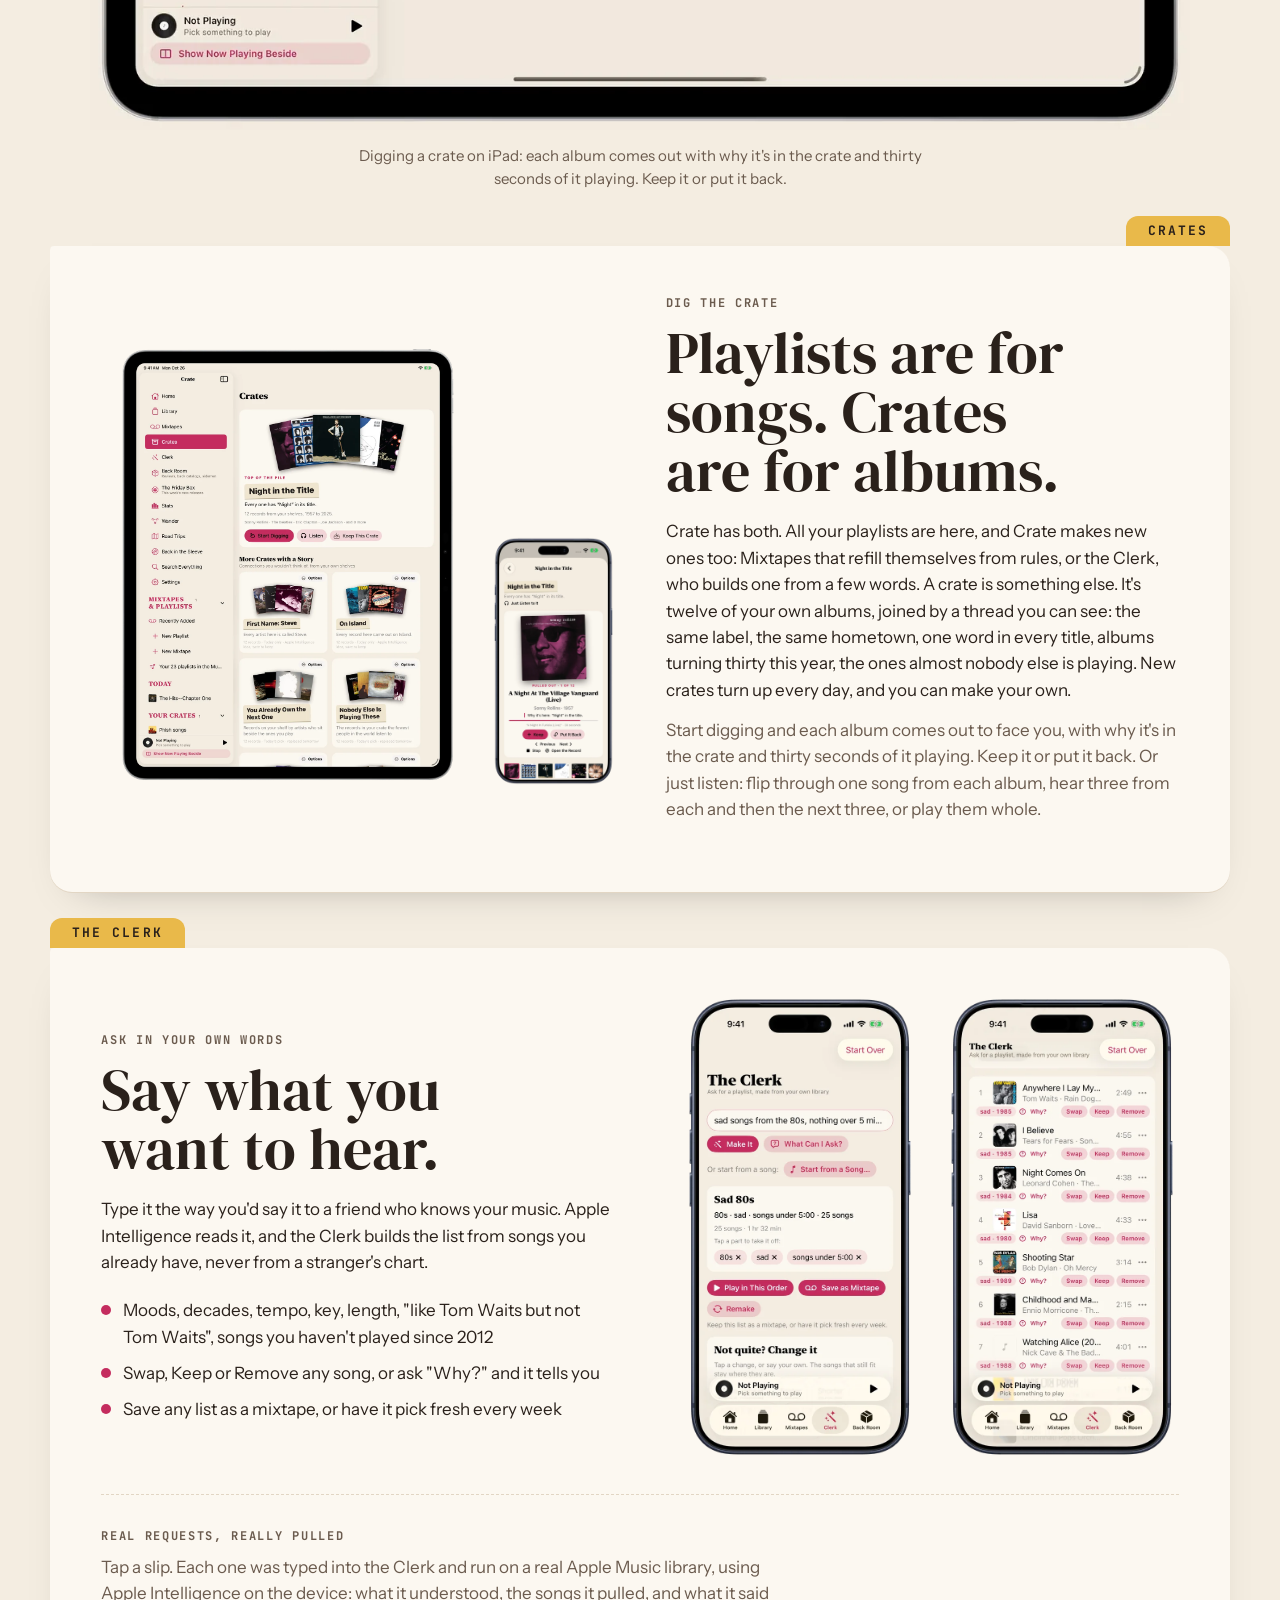
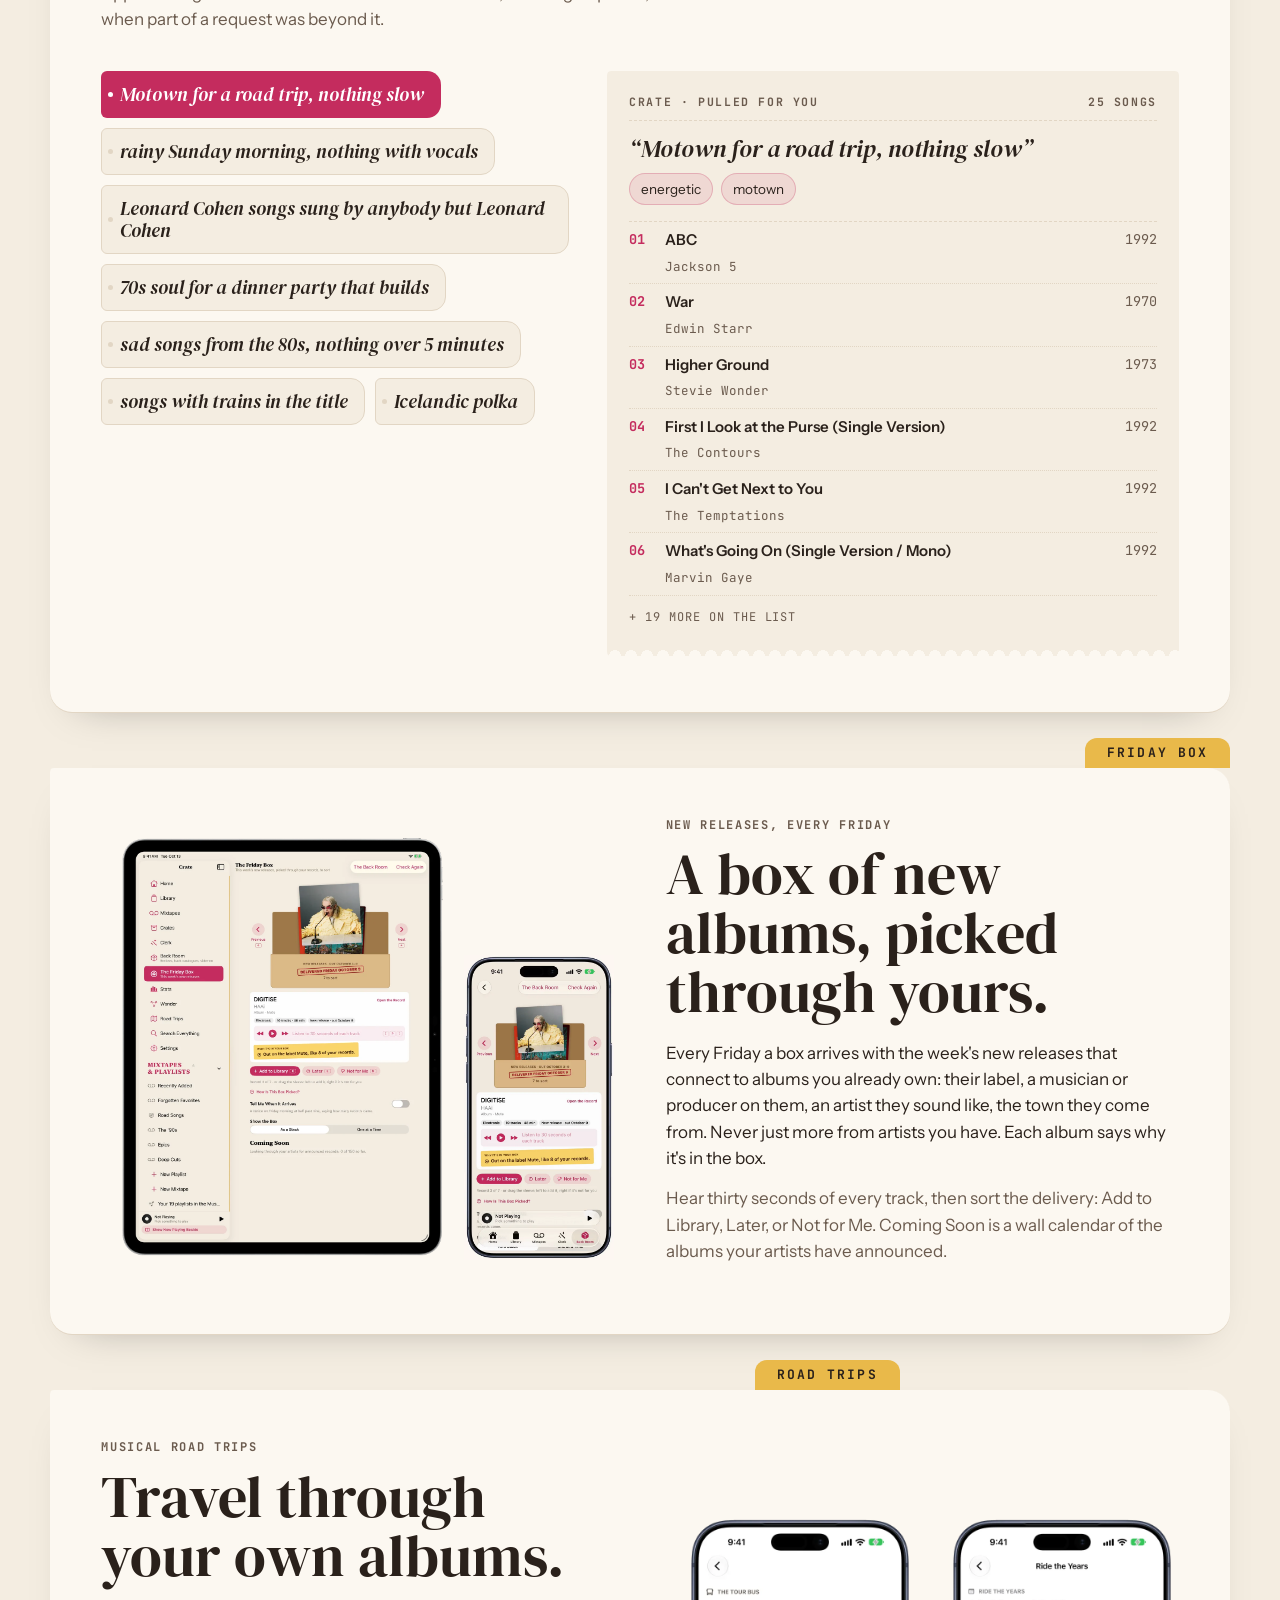
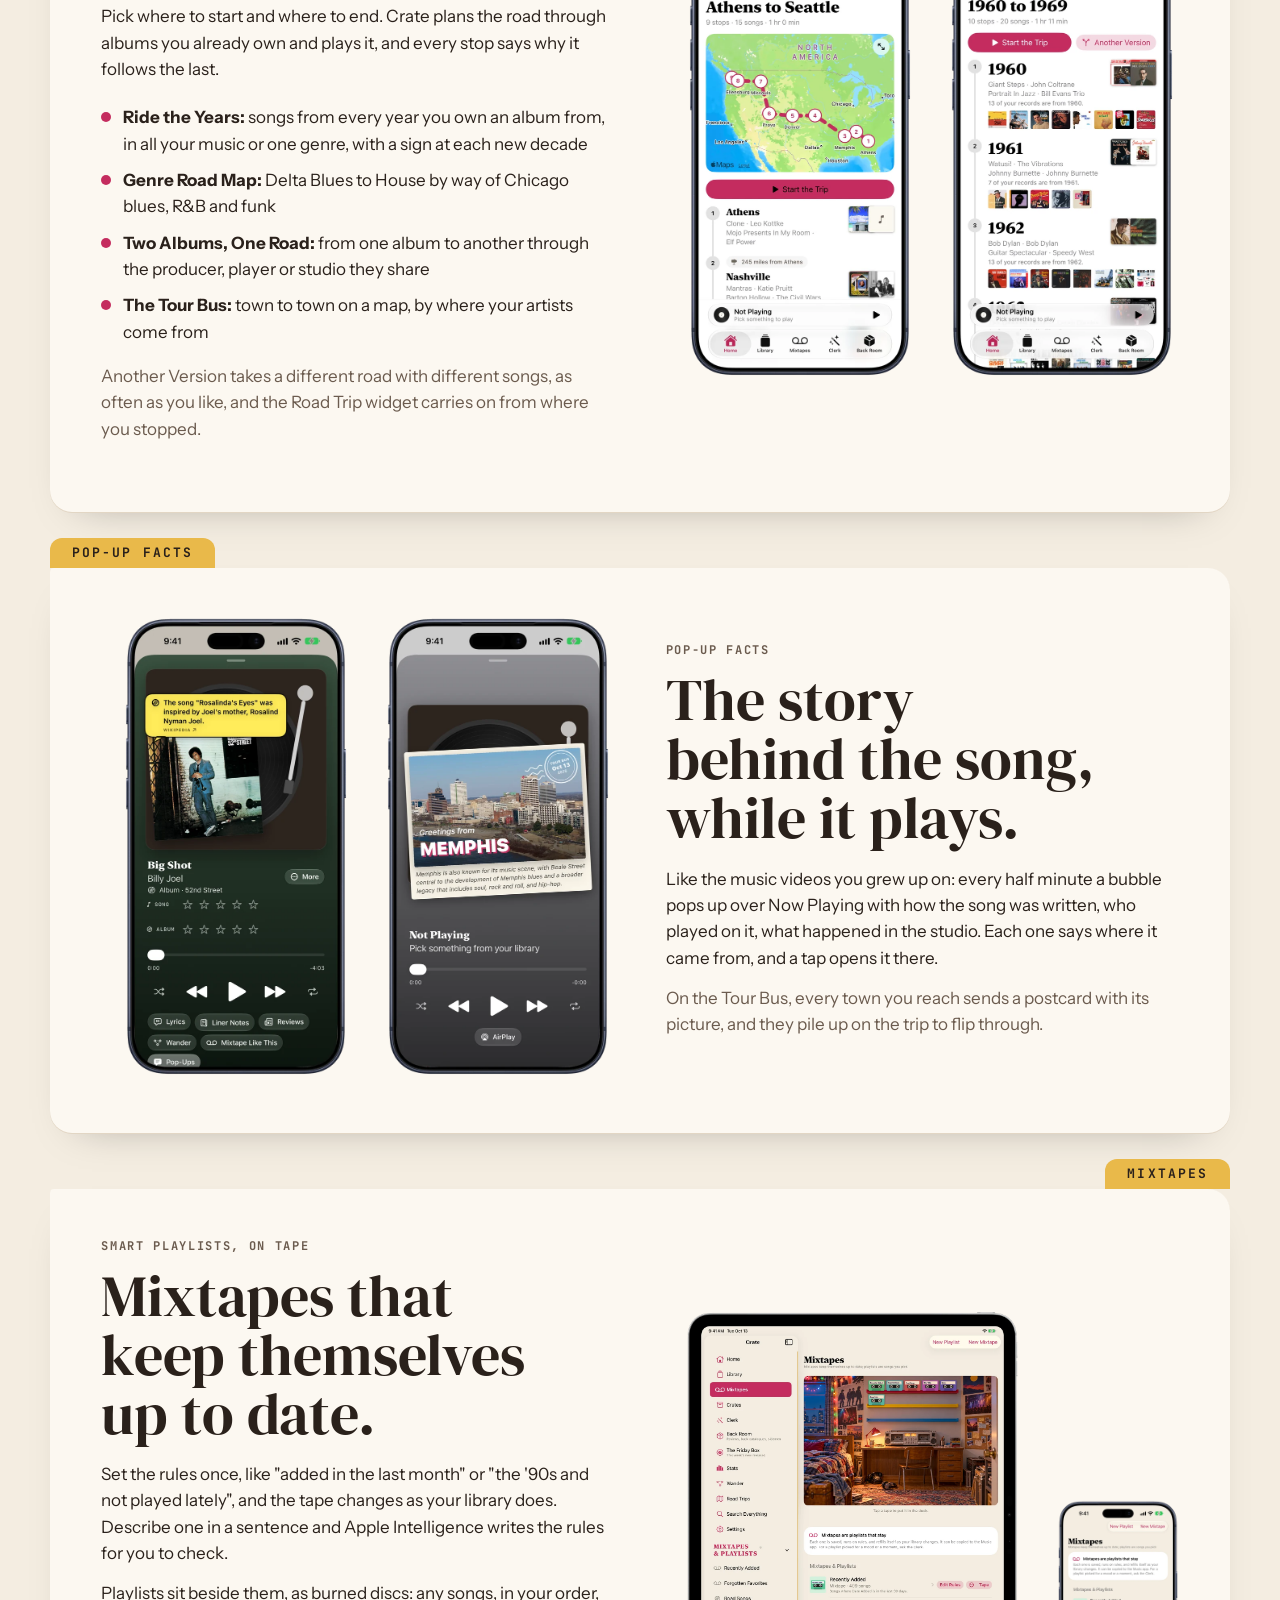
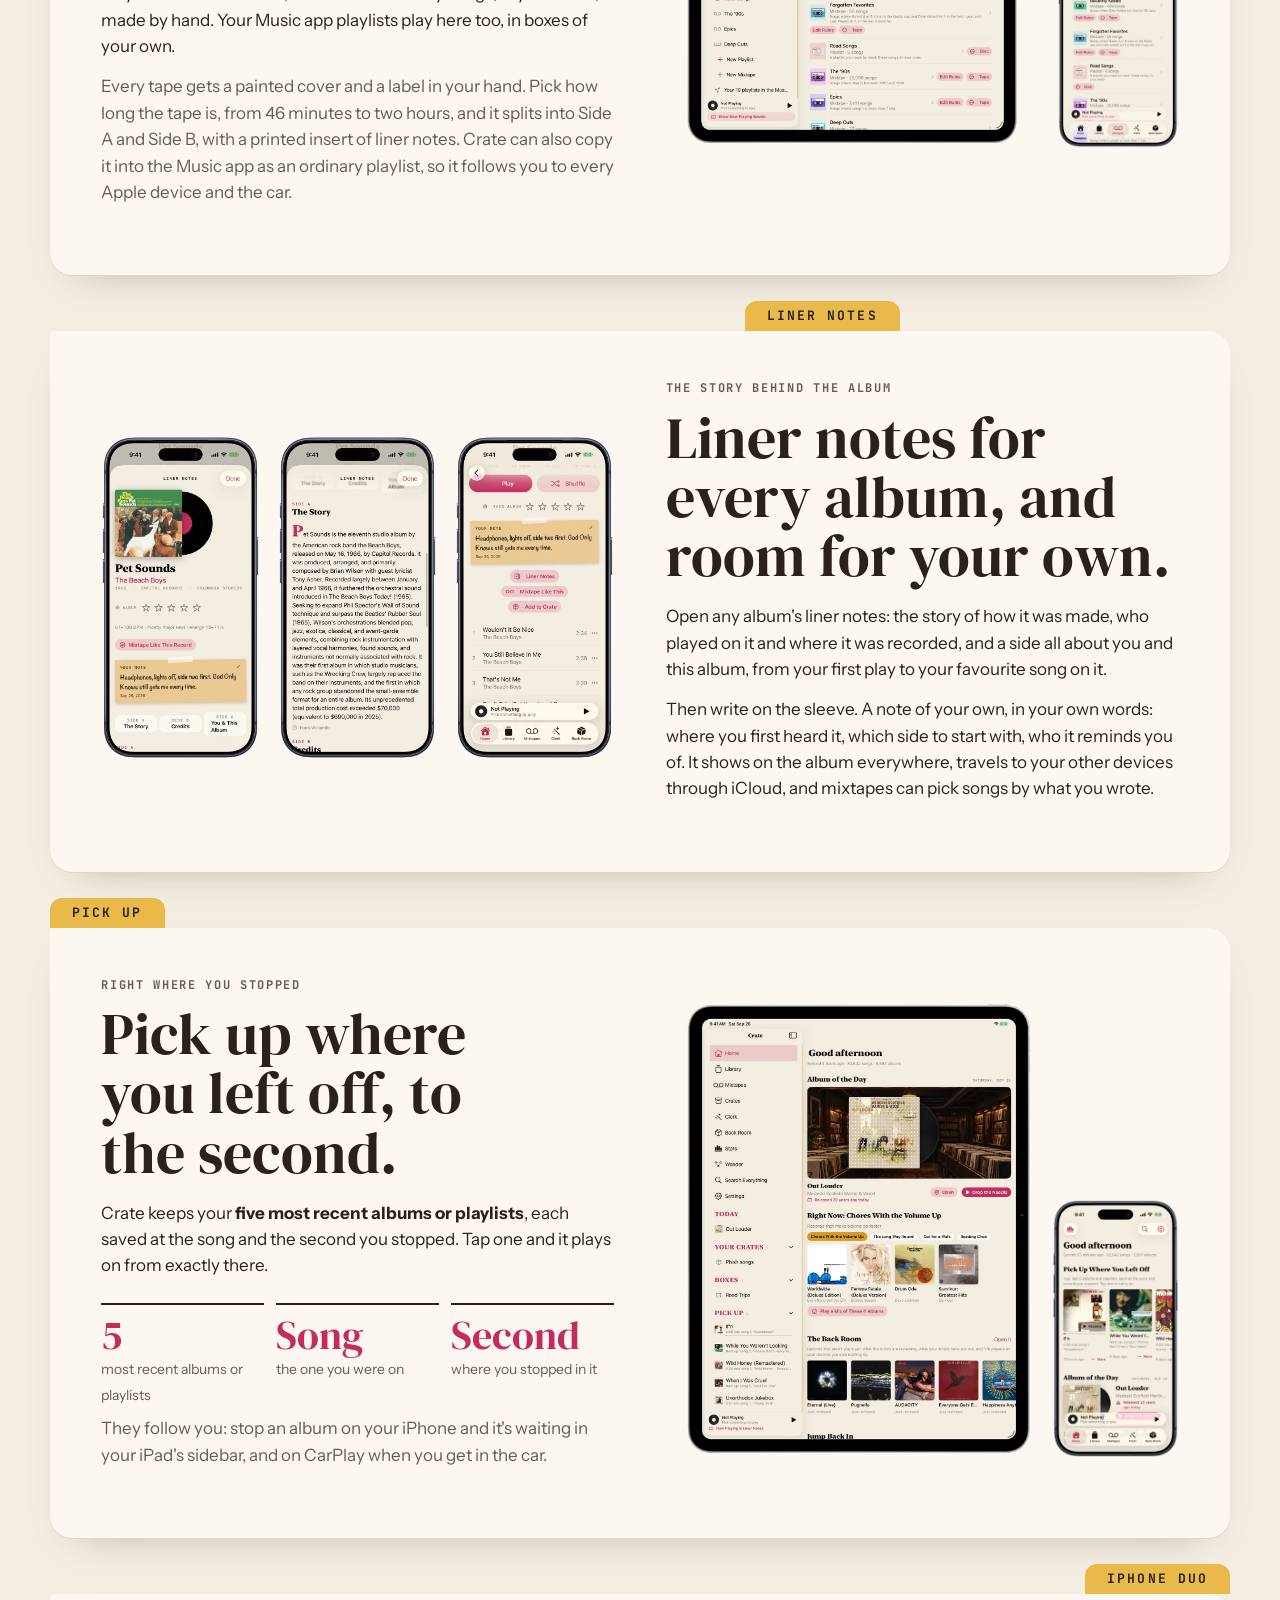
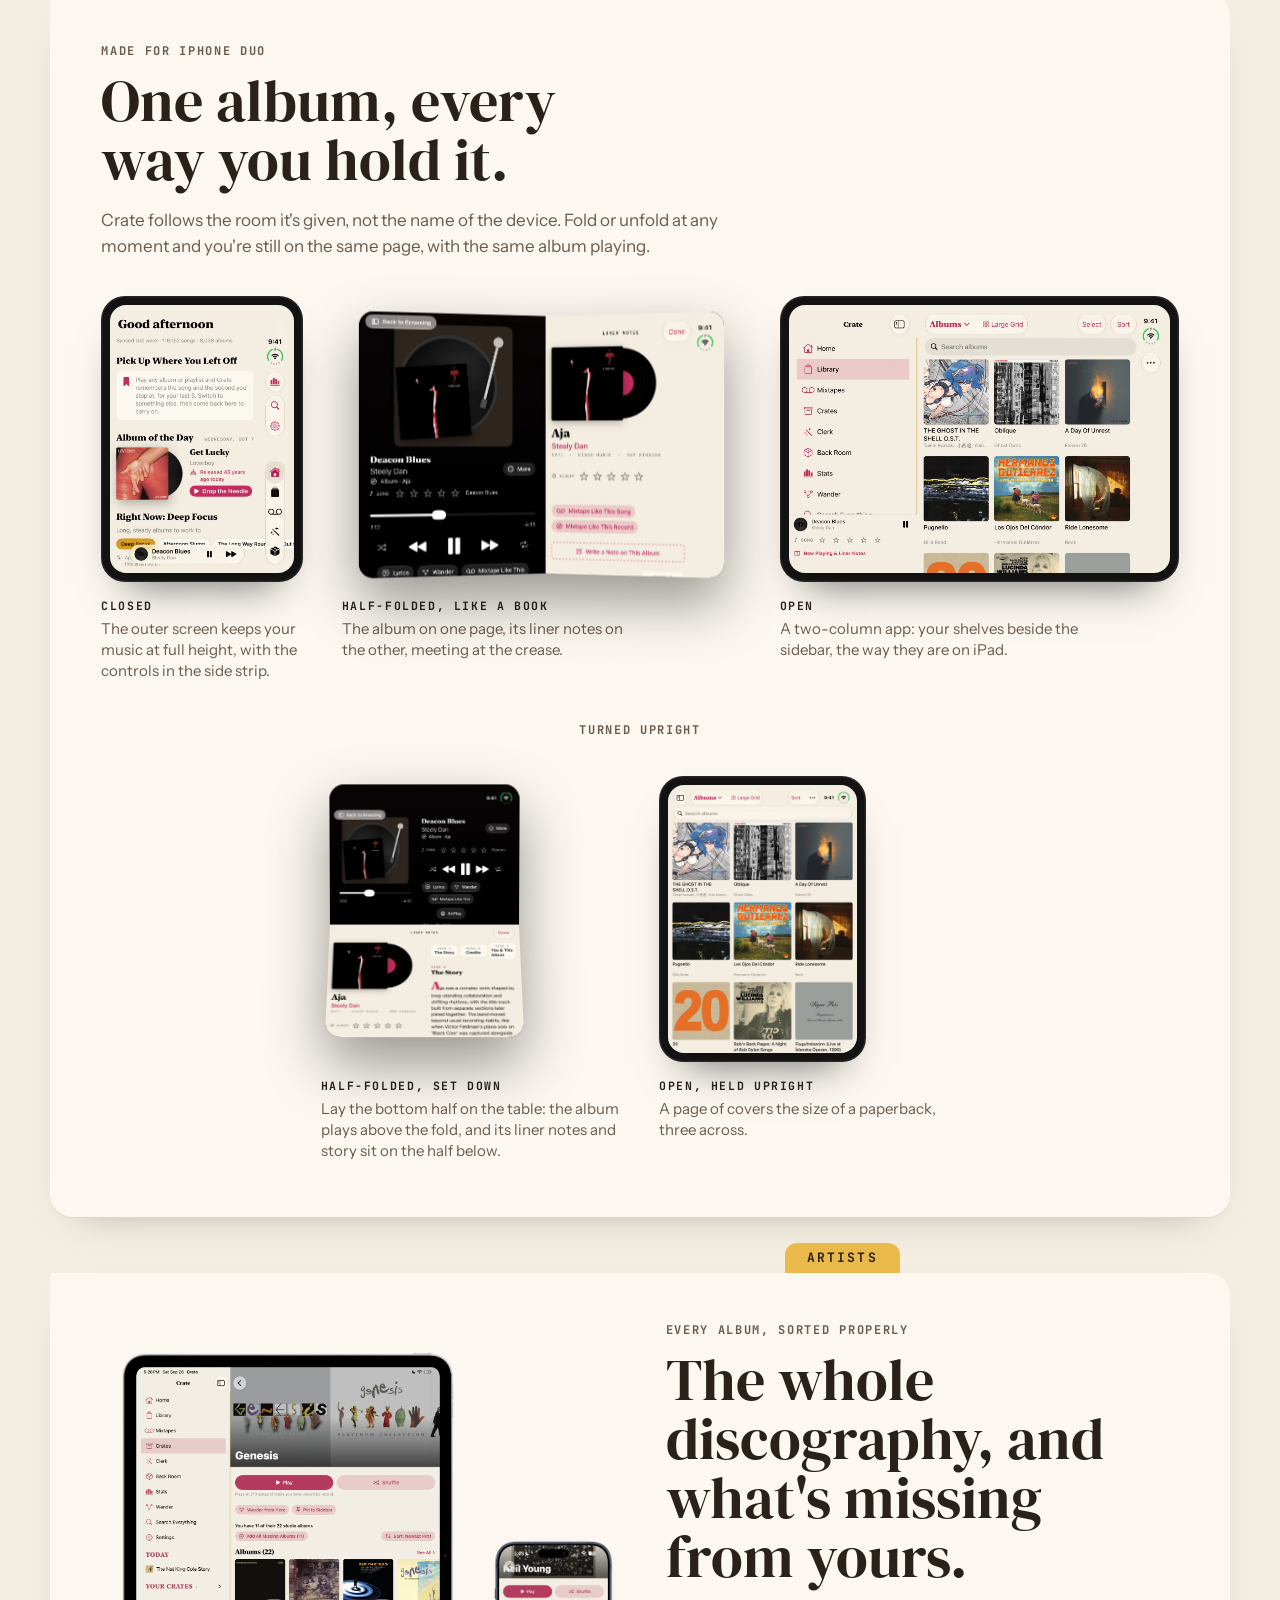
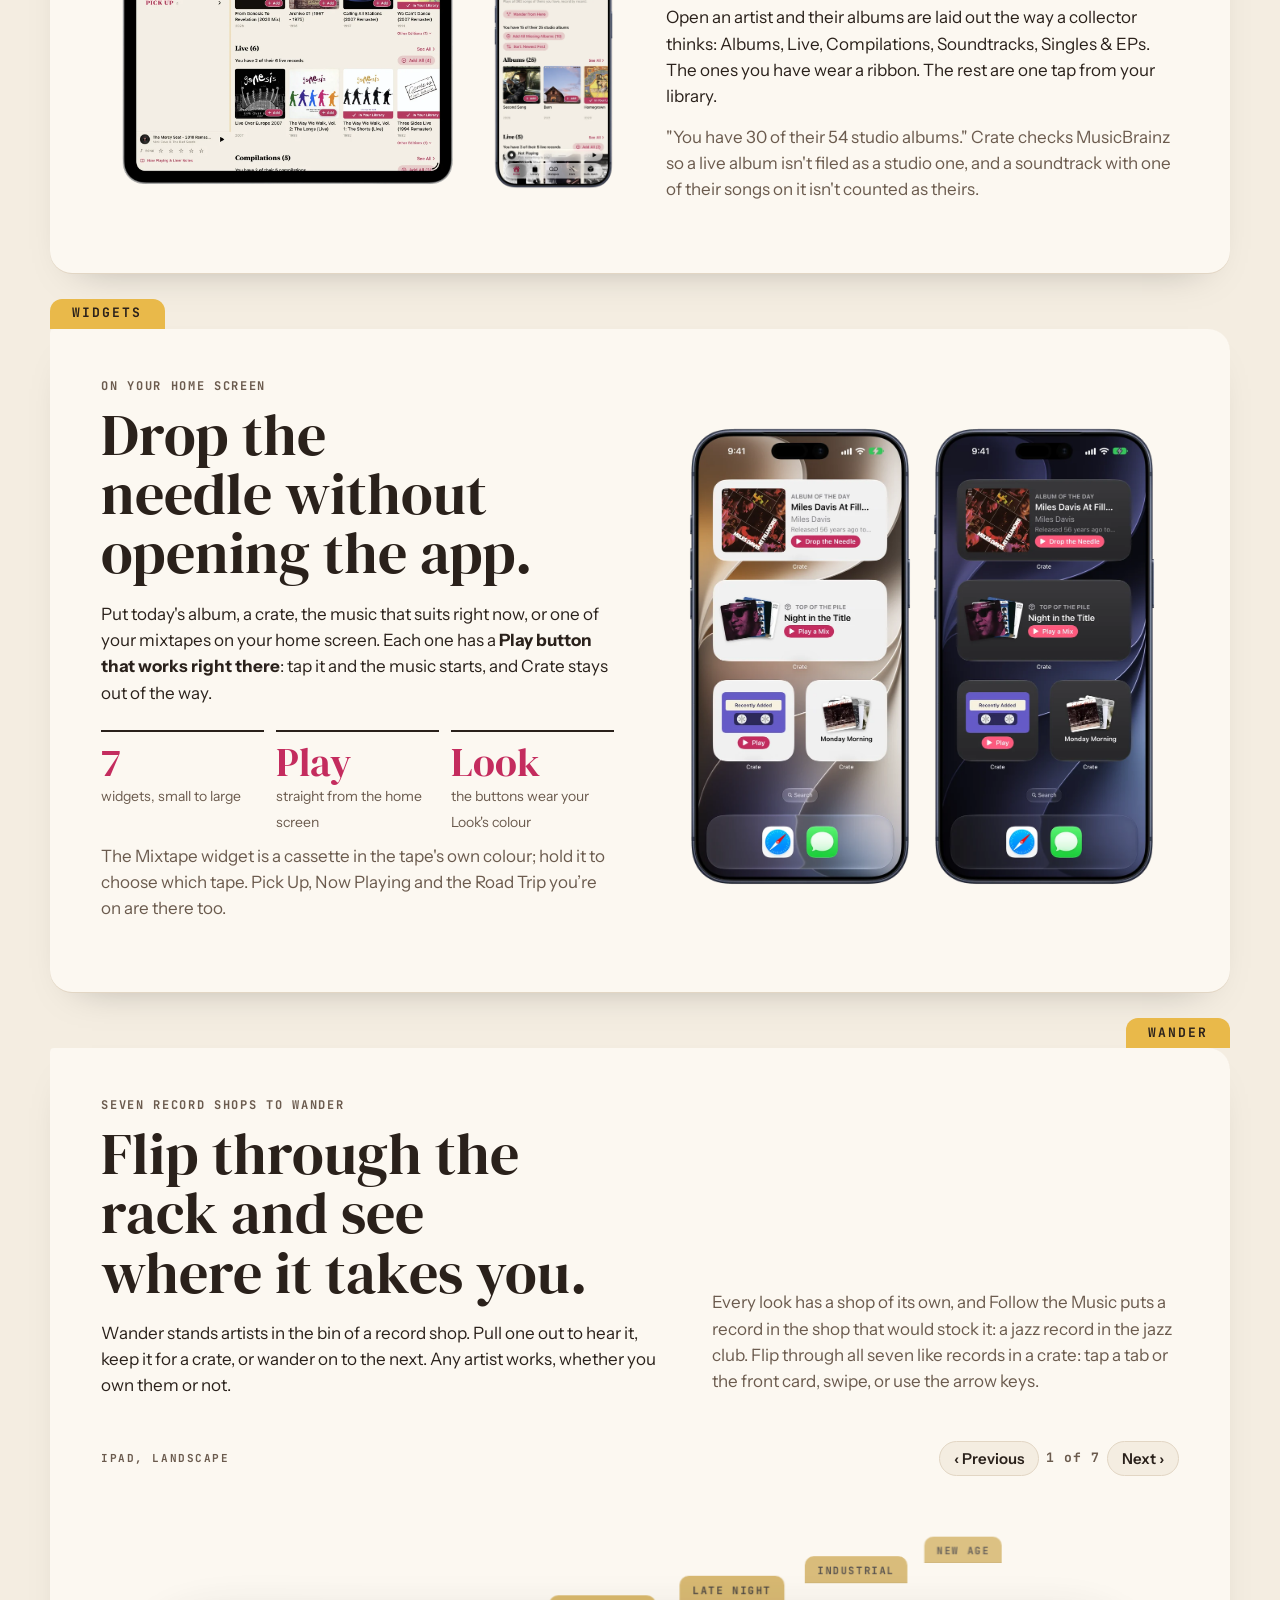
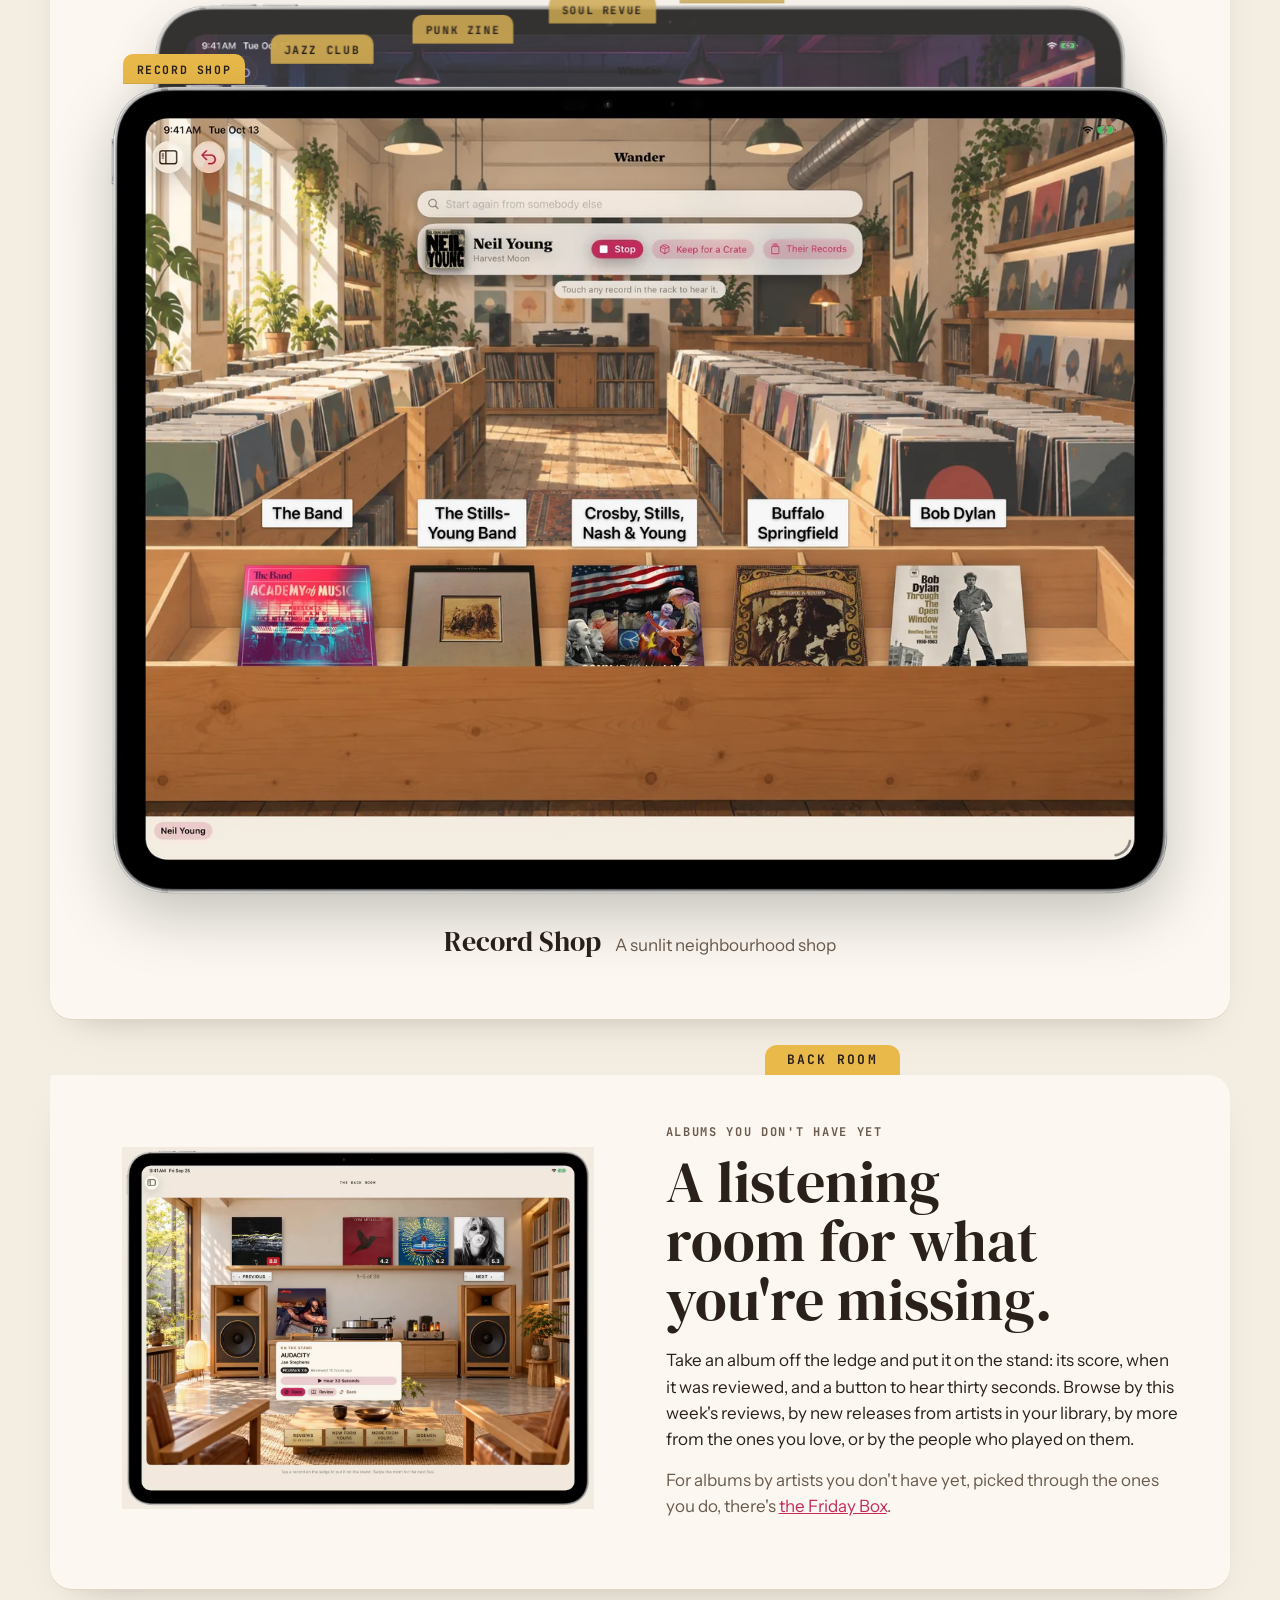
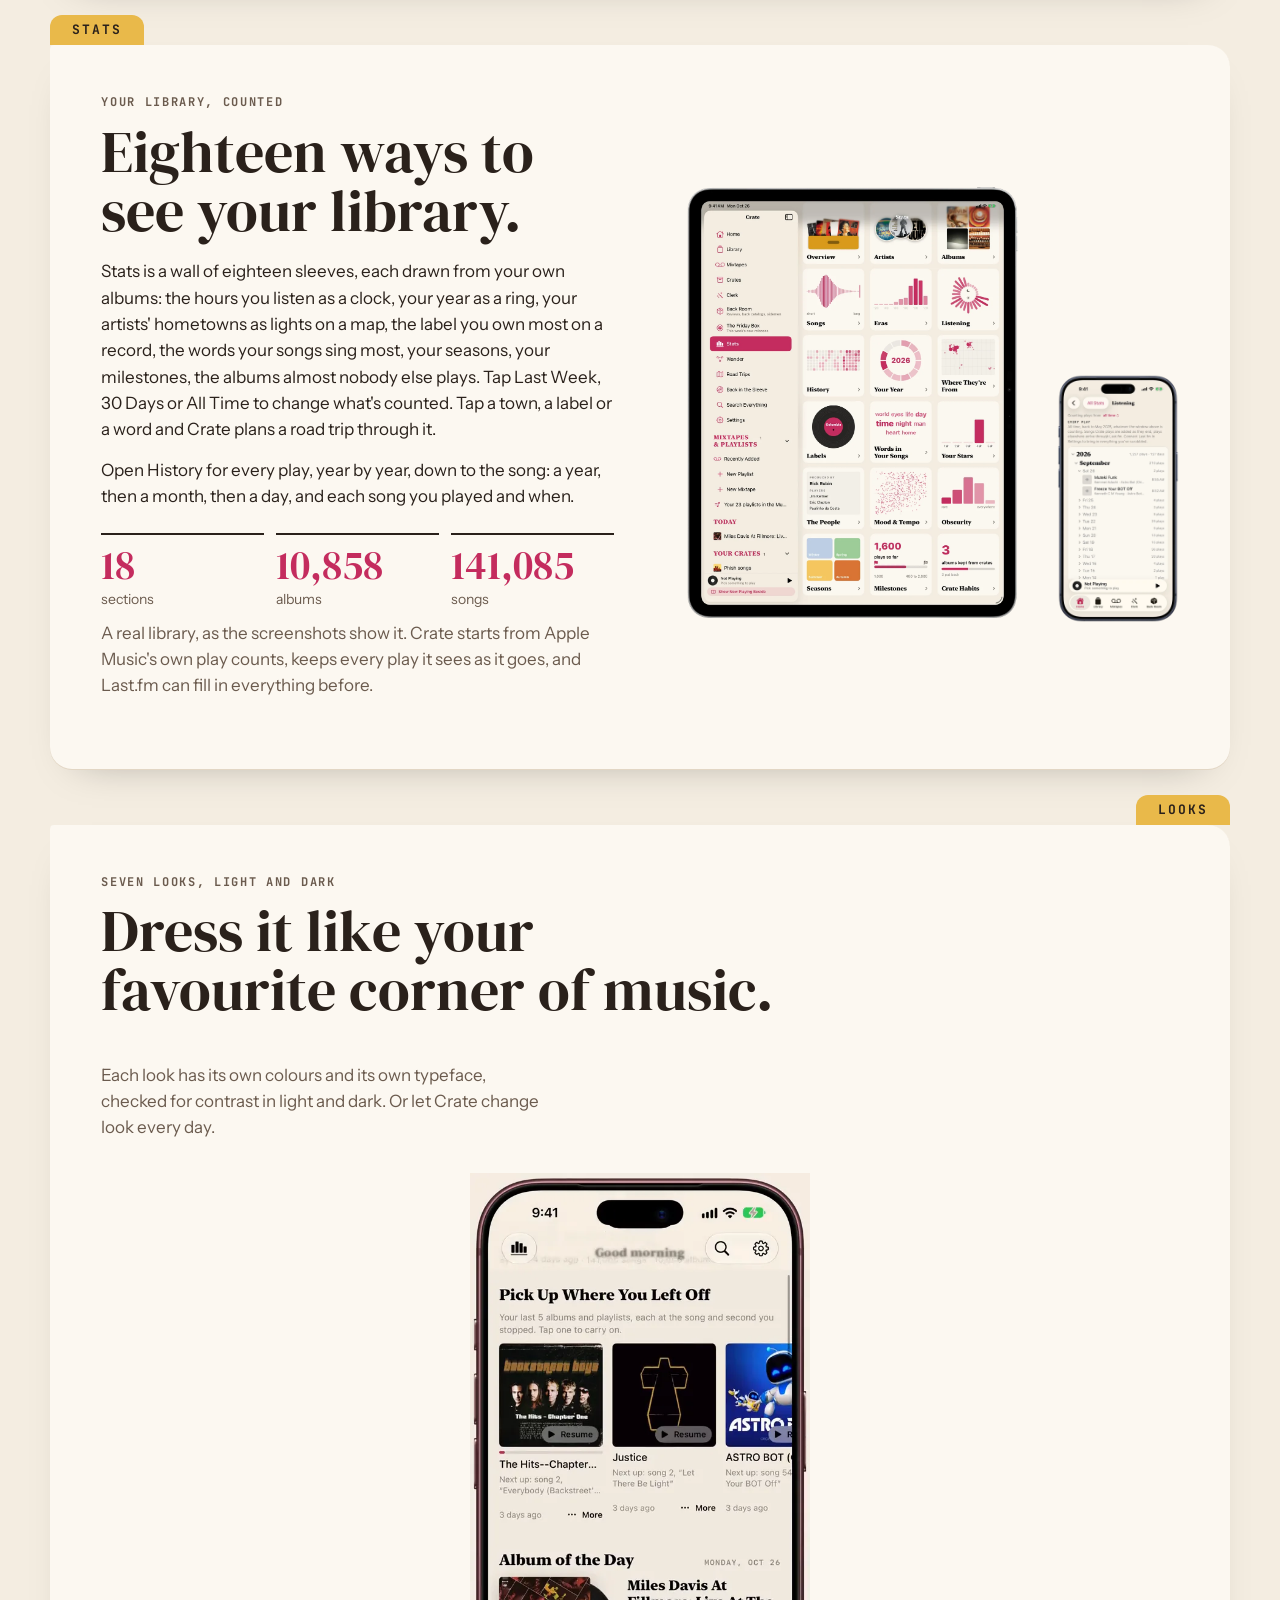
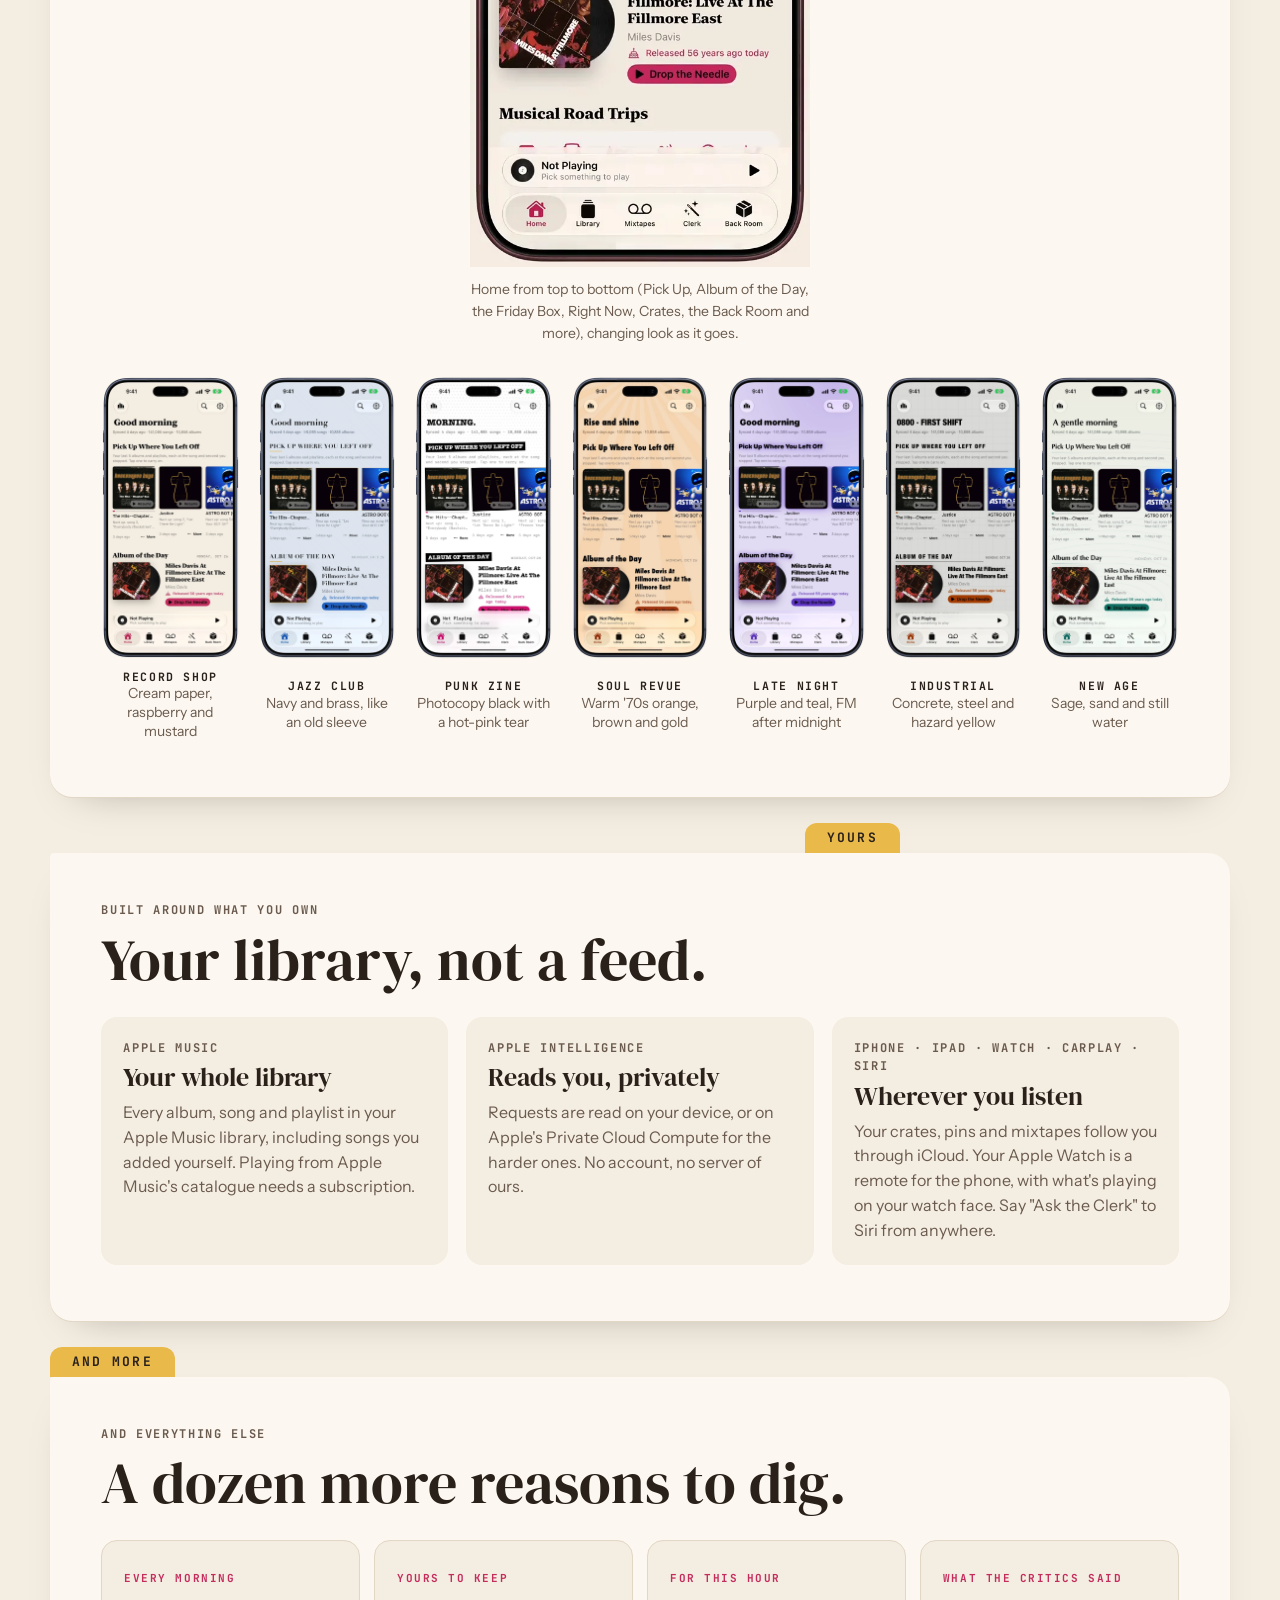
==== commit c0551a13: "Crates first: crate-dig reel at the top, heading and lede, Stats now eighteen" ====
--- a/index.html
+++ b/index.html
@@ -46,7 +46,7 @@
     <div>
       <div class="label">Crate Music Library · iPhone &amp; iPad</div>
       <h1>Your music is personal. <em>Your app should be too.</em></h1>
-      <p class="lede">Crate turns your Apple Music library into a room full of albums, sorted into new crates every day, with every playlist you already have still right there. Ask for a playlist in plain words, take a road trip through your shelves, read the story behind the song as it plays, and open a box of new albums every Friday, picked through the ones you have.</p>
+      <p class="lede">Crate turns your Apple Music library into a room full of albums, with new crates of them every day and every playlist you already have still right there. Ask for a playlist in plain words, take a road trip through your shelves, or open a box of new albums every Friday.</p>
       <div class="pills">
         <a class="pill solid" data-beta hidden href="#" aria-label="Try the Crate beta, free on TestFlight"><svg class="tf-mark" viewBox="0 0 24 24" width="16" height="16" aria-hidden="true" focusable="false"><path fill="currentColor" d="M21.9 2.1 2.6 9.9l6.6 2.6z"/><path fill="currentColor" d="M22.6 2.8 9.9 13.1l4.9 8.6z"/><path fill="currentColor" opacity=".5" d="M9.9 13.9v4.6l2.6-3z"/></svg>Try the beta, free on TestFlight</a>
         <span class="pill" data-store-soon><span class="dot"></span>Coming soon to the App Store</span>
@@ -61,20 +61,20 @@
     </div>
   </section>
   <figure class="reel">
-    <video id="reel" data-themed="backroom-stand" autoplay muted loop playsinline preload="metadata" width="1400" height="1074"
-           poster="img/backroom-stand-poster.webp" aria-label="The Back Room on iPad: albums going onto the stand from the ledge of this week's reviews, then the players on your albums">
-      <source src="img/backroom-stand.mp4" type="video/mp4">
+    <video id="reel" data-themed="crate-dig" autoplay muted loop playsinline preload="metadata" width="1400" height="1074"
+           poster="img/crate-dig-poster.webp" aria-label="Crates on iPad: today's crates, then digging through one, each album coming out with why it's there, one kept and the next put back">
+      <source src="img/crate-dig.mp4" type="video/mp4">
     </video>
-    <figcaption>The Back Room on iPad: take an album off the ledge, put it on the stand, flip to the next five, and meet the players on your albums.</figcaption>
+    <figcaption>Digging a crate on iPad: each album comes out with why it's in the crate and thirty seconds of it playing. Keep it or put it back.</figcaption>
   </figure>
 
 
   <section class="divider far" id="crates" data-tab="Crates">
     <div class="row flip">
       <div class="copy">
-        <div class="label">Playlists are for songs</div>
-        <h2>Crates are for albums. Crate has both.</h2>
-        <p>All your playlists are here, and Crate makes new ones too: Mixtapes that refill themselves from rules, or the Clerk, who builds one from a few words. A crate is something else. It's twelve of your own albums, joined by a thread you can see: the same label, the same hometown, one word in every title, albums turning thirty this year, the ones almost nobody else is playing. New crates turn up every day, and you can make your own.</p>
+        <div class="label">Dig the crate</div>
+        <h2>Playlists are for songs. Crates are for albums.</h2>
+        <p>Crate has both. All your playlists are here, and Crate makes new ones too: Mixtapes that refill themselves from rules, or the Clerk, who builds one from a few words. A crate is something else. It's twelve of your own albums, joined by a thread you can see: the same label, the same hometown, one word in every title, albums turning thirty this year, the ones almost nobody else is playing. New crates turn up every day, and you can make your own.</p>
         <p class="soft">Start digging and each album comes out to face you, with why it's in the crate and thirty seconds of it playing. Keep it or put it back. Or just listen: flip through one song from each album, hear three from each and then the next three, or play them whole.</p>
       </div>
       <div class="devices">
@@ -316,10 +316,13 @@
         <div class="label">Albums you don't have yet</div>
         <h2>A listening room for what you're missing.</h2>
         <p>Take an album off the ledge and put it on the stand: its score, when it was reviewed, and a button to hear thirty seconds. Browse by this week's reviews, by new releases from artists in your library, by more from the ones you love, or by the people who played on them.</p>
-        <p class="soft">The video at the top of the page is this room in motion. For albums by artists you don't have yet, picked through the ones you do, there's <a href="#fridaybox">the Friday Box</a>.</p>
+        <p class="soft">For albums by artists you don't have yet, picked through the ones you do, there's <a href="#fridaybox">the Friday Box</a>.</p>
       </div>
       <div class="devices solo">
-        <img class="pad" src="img/backroom-stand-still.webp" width="1400" height="1073" loading="lazy" alt="The Back Room on iPad in landscape: an album on the stand with its Pitchfork score, and the ledge of reviewed albums above">
+        <video class="pad" data-themed="backroom-stand" autoplay muted loop playsinline preload="metadata" width="1400" height="1074"
+               poster="img/backroom-stand-poster.webp" aria-label="The Back Room on iPad: albums going onto the stand from the ledge of this week's reviews, then the players on your albums">
+          <source src="img/backroom-stand.mp4" type="video/mp4">
+        </video>
       </div>
     </div>
   </section>
@@ -328,18 +331,18 @@
     <div class="row">
       <div class="copy">
         <div class="label">Your library, counted</div>
-        <h2>Twelve ways to see your library.</h2>
-        <p>Stats is a wall of twelve sleeves, each drawn from your own albums: the hours you listen as a clock, your year as a ring, your artists' hometowns as lights on a map, the label you own most on a record, the words your songs sing most. Tap a town, a label or a word and Crate plans a road trip through it.</p>
+        <h2>Eighteen ways to see your library.</h2>
+        <p>Stats is a wall of eighteen sleeves, each drawn from your own albums: the hours you listen as a clock, your year as a ring, your artists' hometowns as lights on a map, the label you own most on a record, the words your songs sing most, your seasons, your milestones, the albums almost nobody else plays. Tap Last Week, 30 Days or All Time to change what's counted. Tap a town, a label or a word and Crate plans a road trip through it.</p>
         <p>Open History for every play, year by year, down to the song: a year, then a month, then a day, and each song you played and when.</p>
         <div class="nums" aria-label="Figures from the library shown in these screenshots">
-          <div class="num"><b>12</b><span>sections</span></div>
+          <div class="num"><b>18</b><span>sections</span></div>
           <div class="num"><b>10,858</b><span>albums</span></div>
           <div class="num"><b>141,085</b><span>songs</span></div>
         </div>
         <p class="soft">A real library, as the screenshots show it. Crate starts from Apple Music's own play counts, keeps every play it sees as it goes, and Last.fm can fill in everything before.</p>
       </div>
       <div class="devices">
-        <picture><source srcset="img/ipad-stats-dark.webp" media="(prefers-color-scheme: dark)"><img class="pad" src="img/ipad-stats.webp" width="1100" height="1435" alt="Stats on iPad: twelve sleeves, among them a crate of albums for Overview, a waveform of song lengths, a clock of the hours you listen, your year as a ring, hometowns on a map, a label on a record, a cloud of sung words and five stars"></picture>
+        <picture><source srcset="img/ipad-stats-dark.webp" media="(prefers-color-scheme: dark)"><img class="pad" src="img/ipad-stats.webp" width="1100" height="1435" alt="Stats on iPad: all eighteen sleeves, from a crate of albums for Overview and a waveform of song lengths down to the people on your albums, a mood map, the seasons, your next milestone and the albums you kept from crates"></picture>
         <picture><source srcset="img/iphone-listening-dark.webp" media="(prefers-color-scheme: dark)"><img class="phone" src="img/iphone-listening.webp" width="560" height="1145" alt="Every Play on iPhone: 2026, then September, then Monday the 21st with each song and the time it was played"></picture>
       </div>
     </div>
--- a/style.css
+++ b/style.css
@@ -77,6 +77,7 @@
 .devices .phone.moving{flex:0 1 33%;height:auto;display:block}
 .devices.two-phones .phone{flex:0 1 44%}
 .devices.solo .pad{flex:0 1 92%}
+.devices video.pad{height:auto;display:block}
 
 /* Clerk request card */
 .ask{margin-top:24px;background:var(--paper);border:1px solid var(--rule);border-radius:18px;padding:18px}
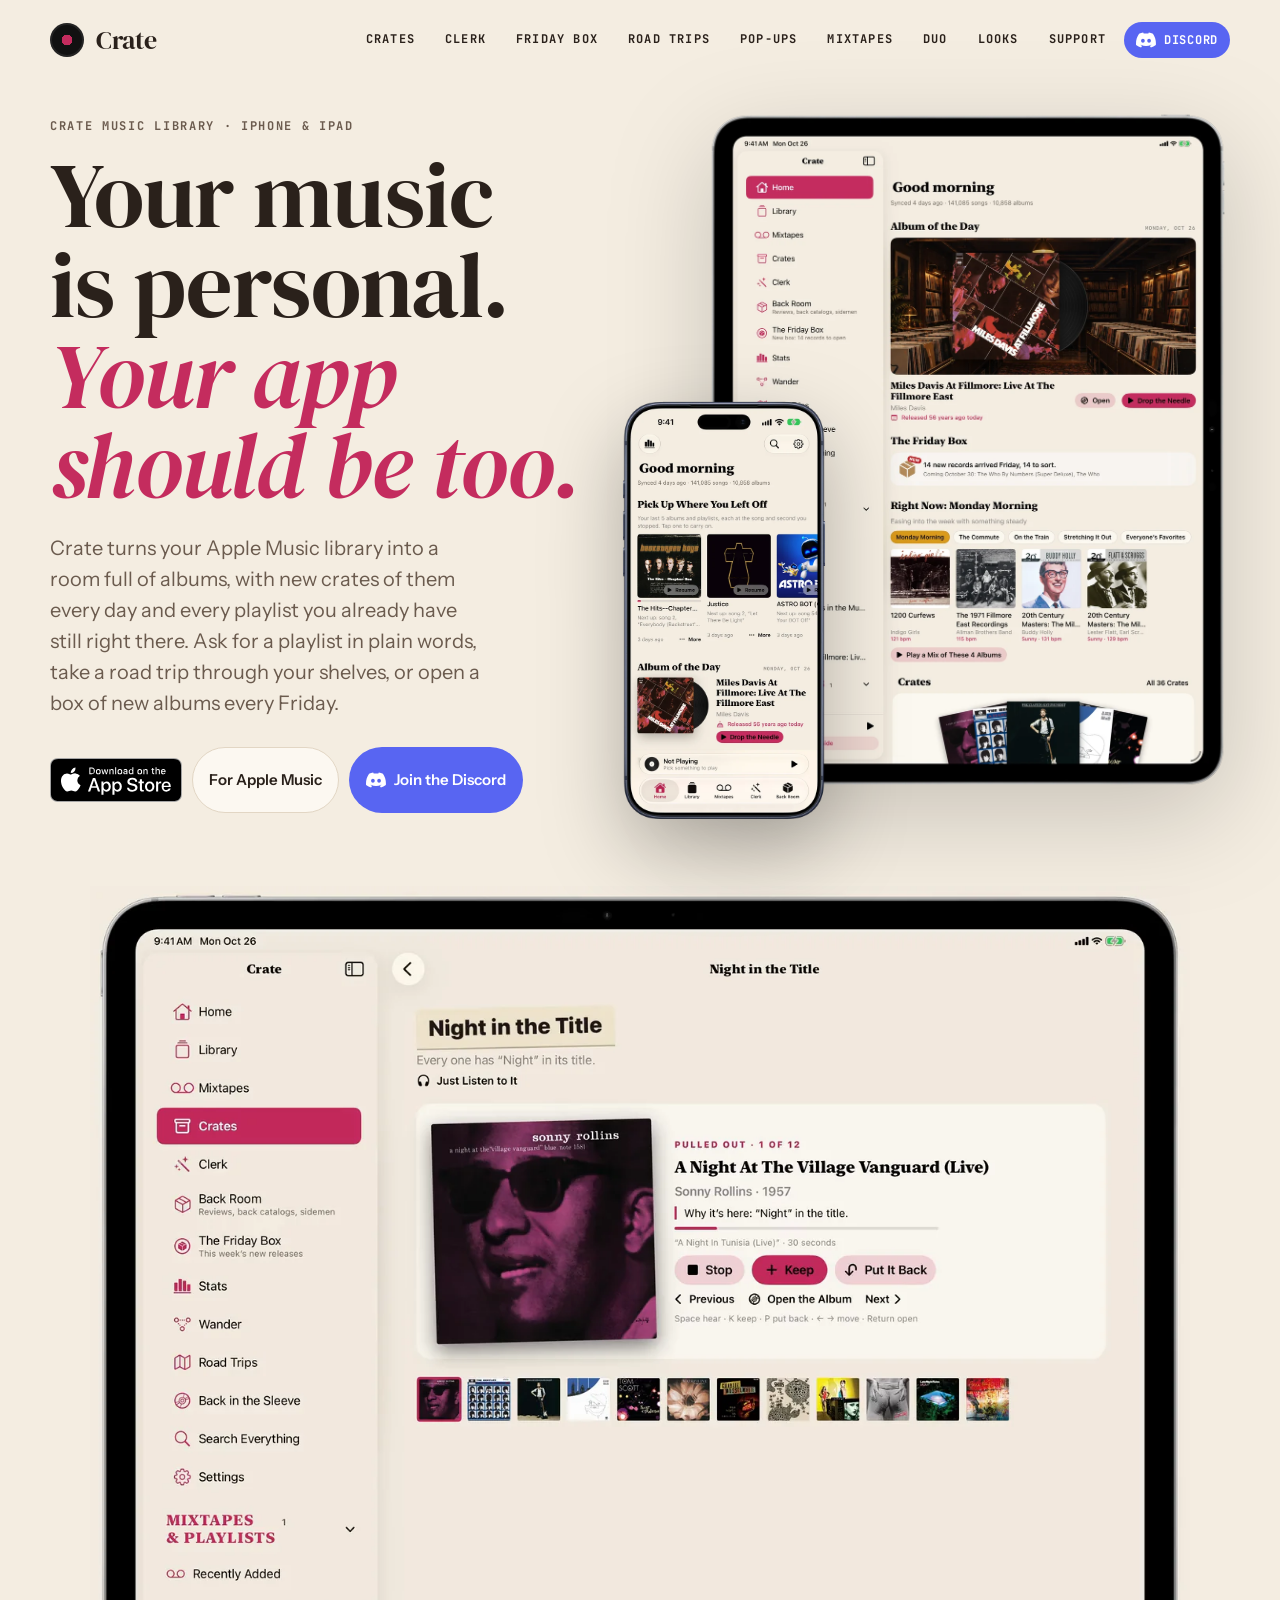
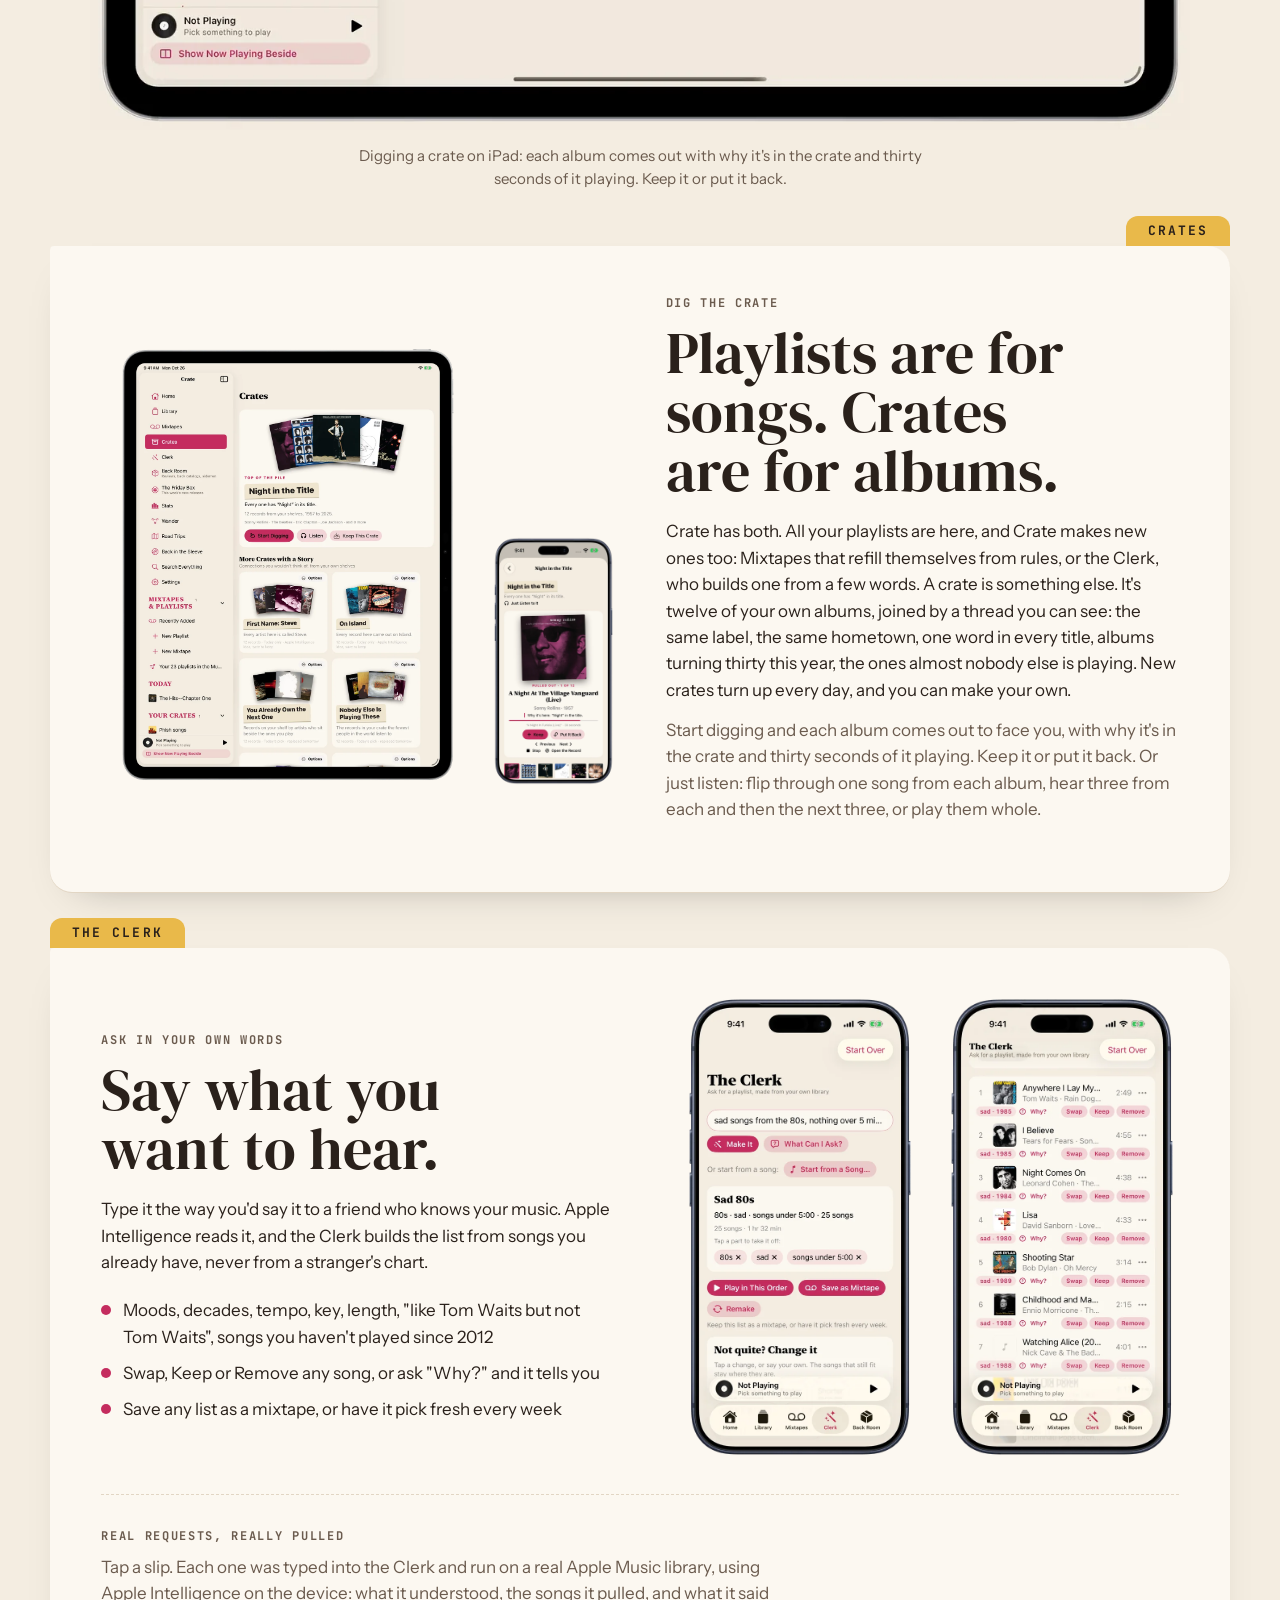
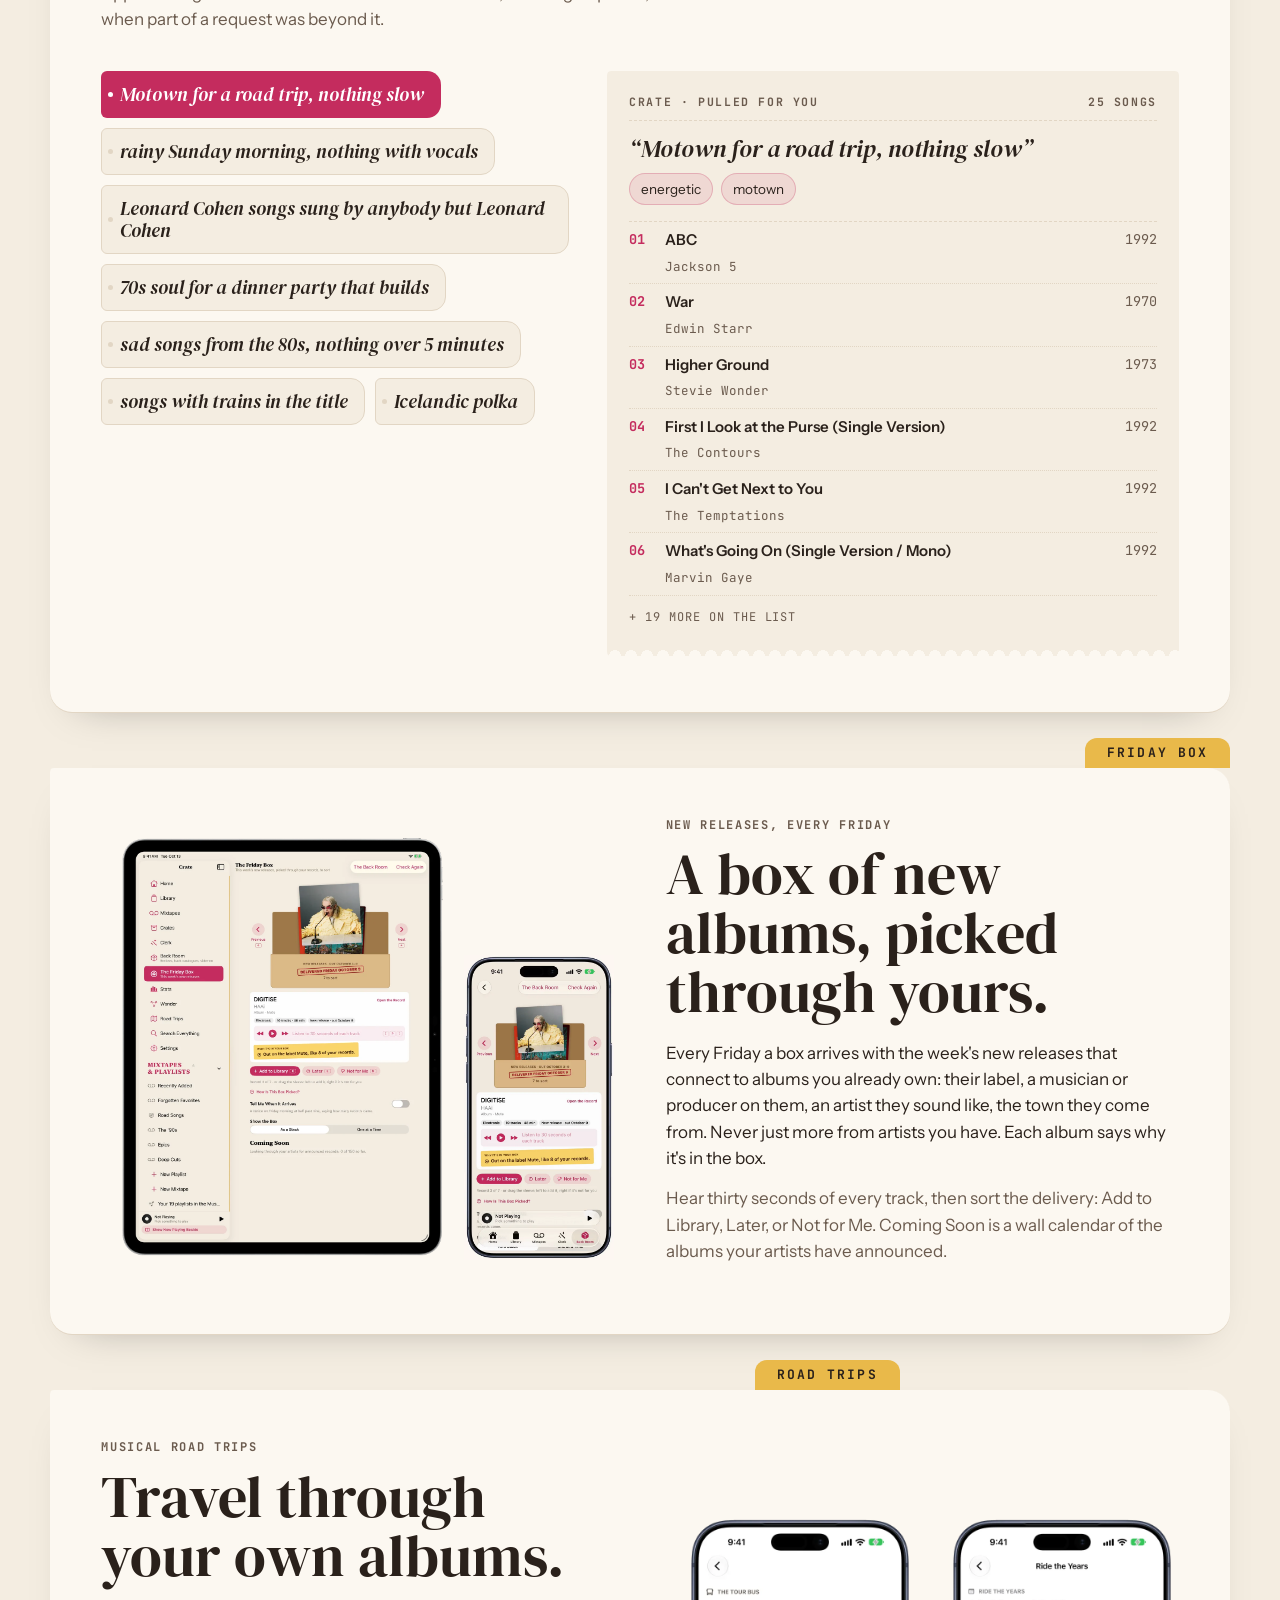
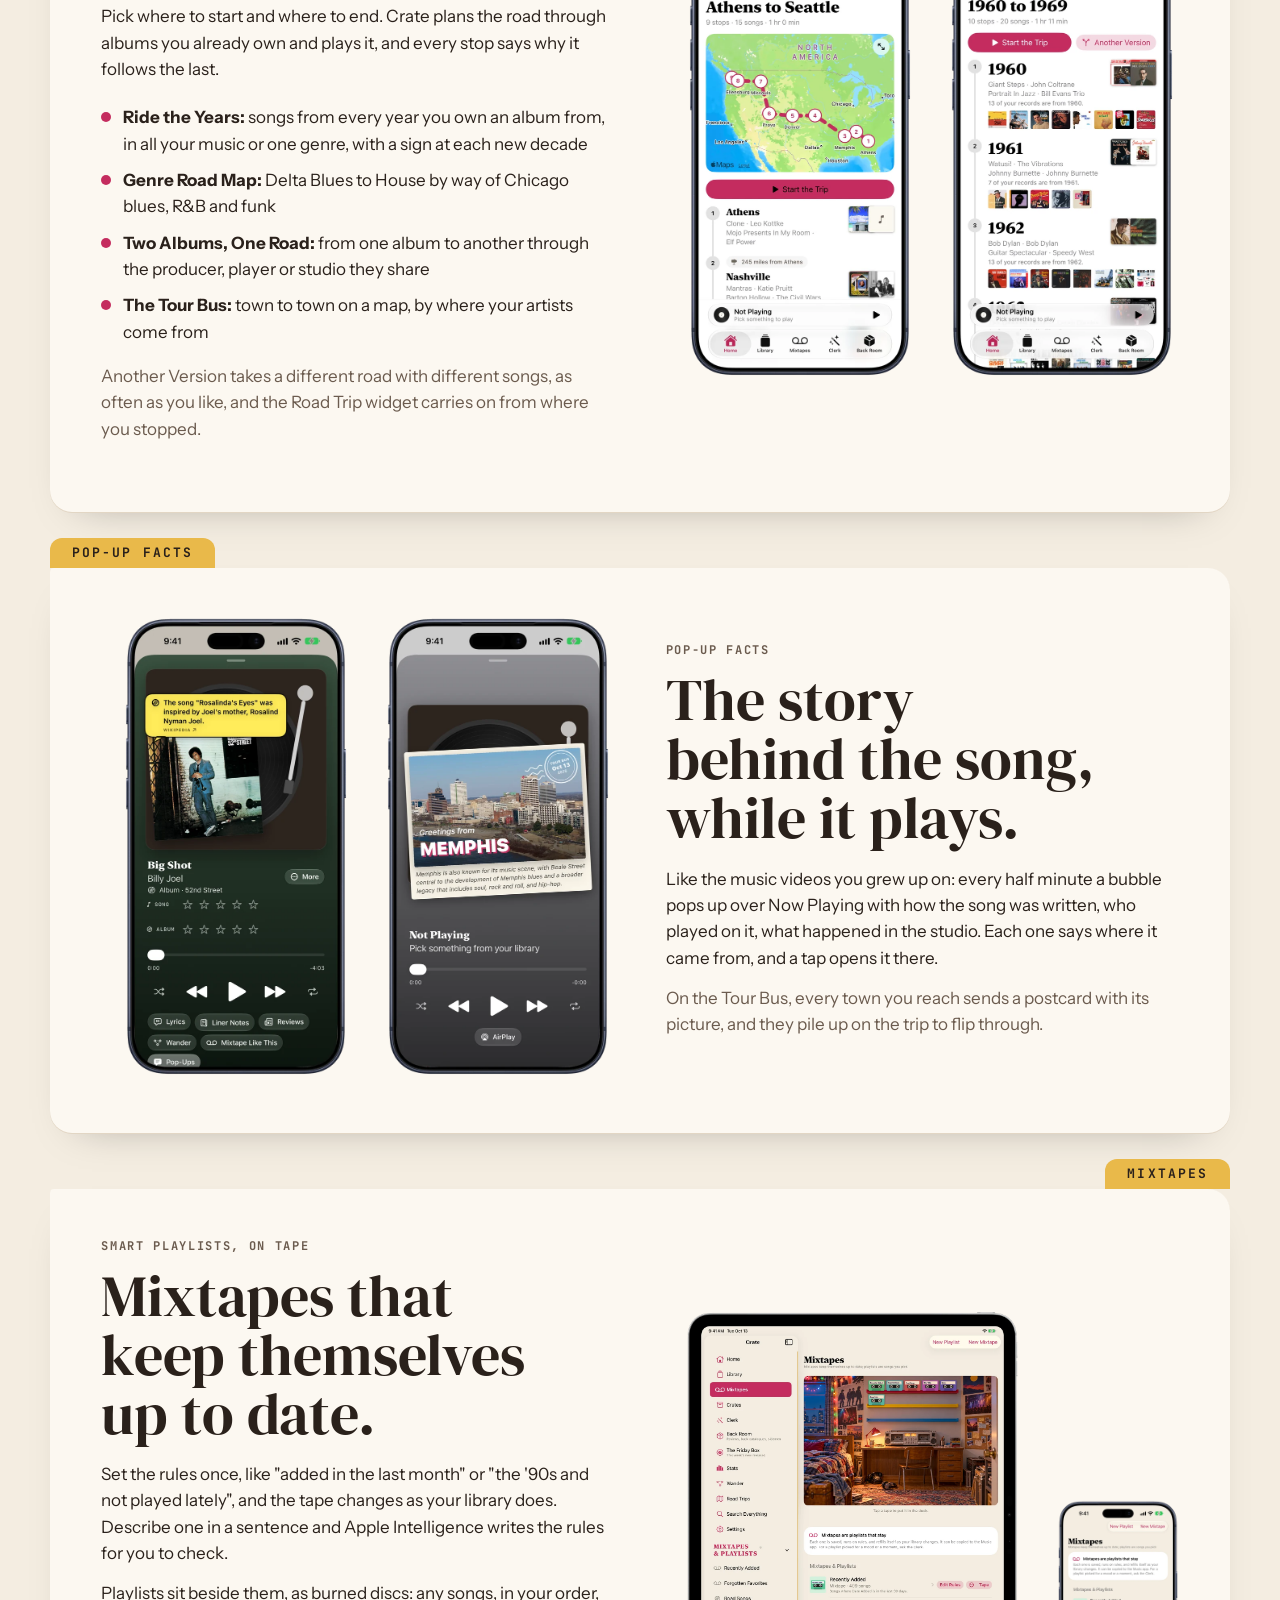
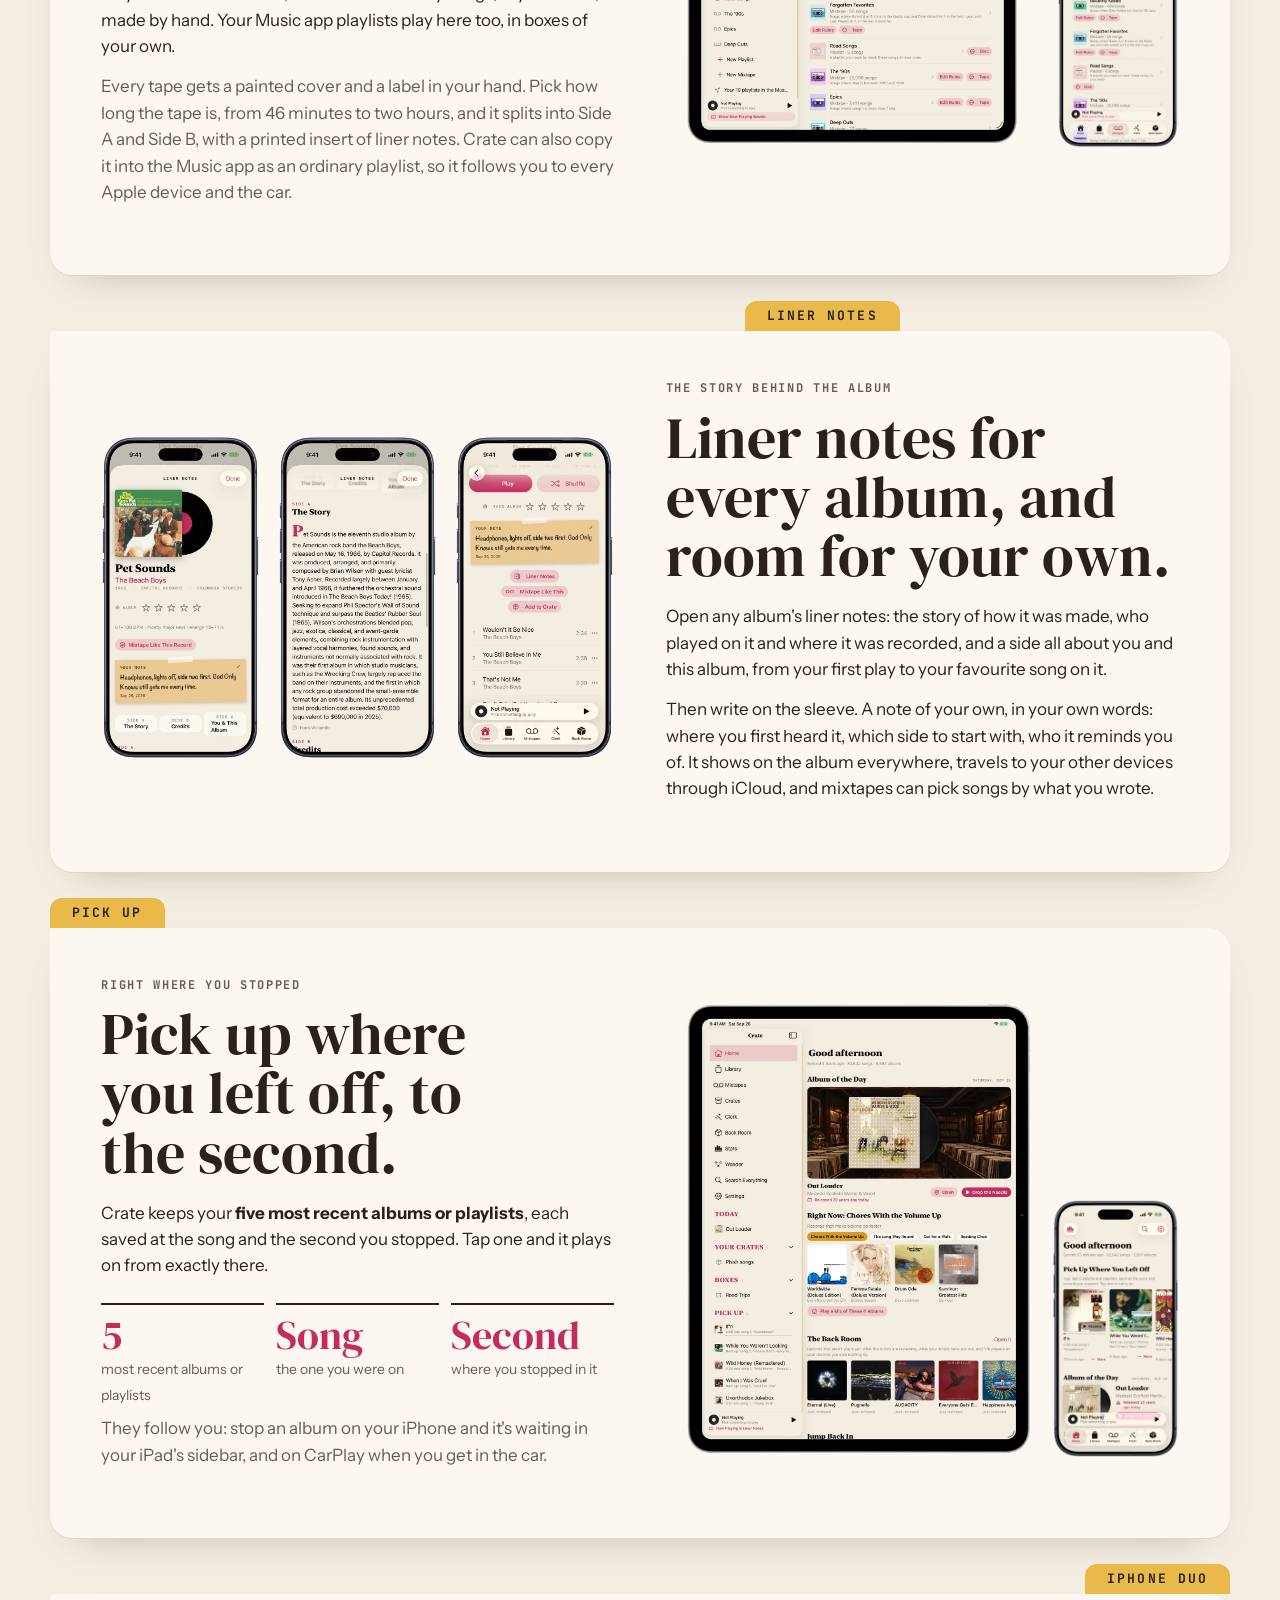
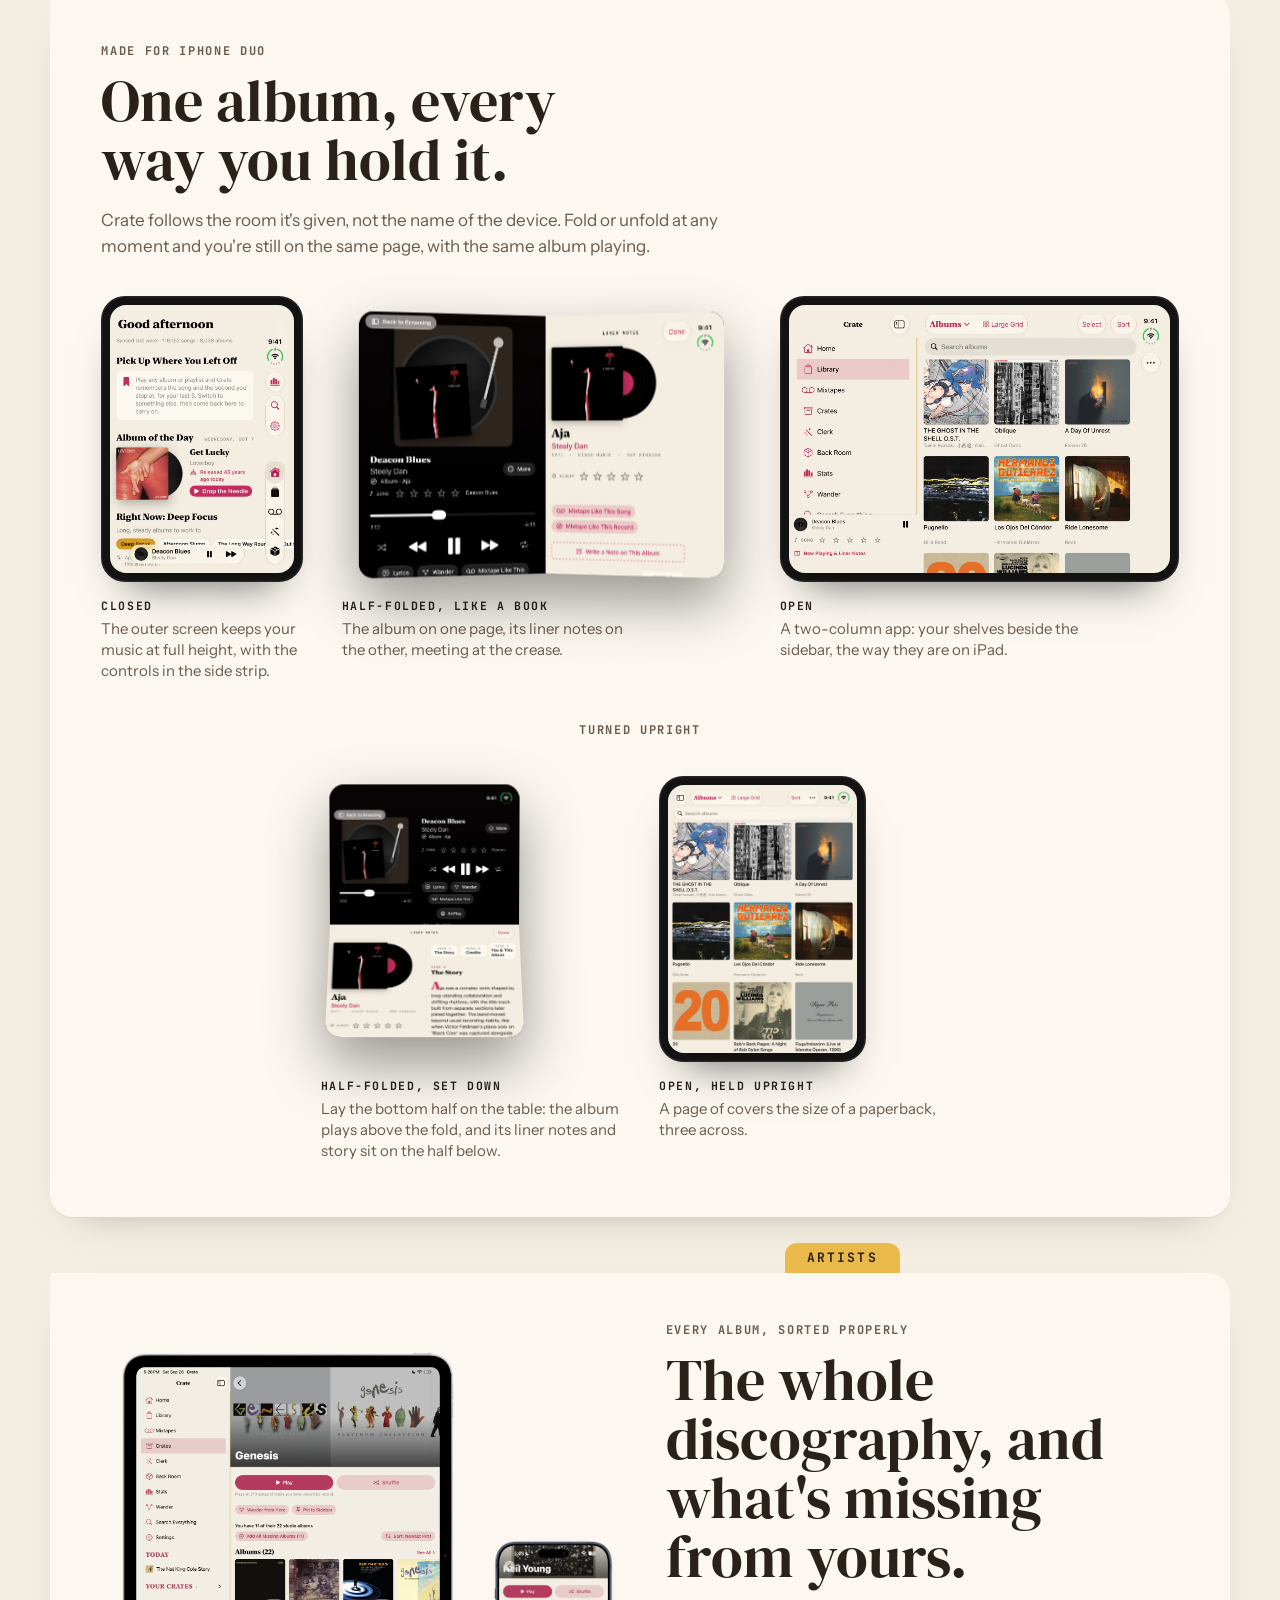
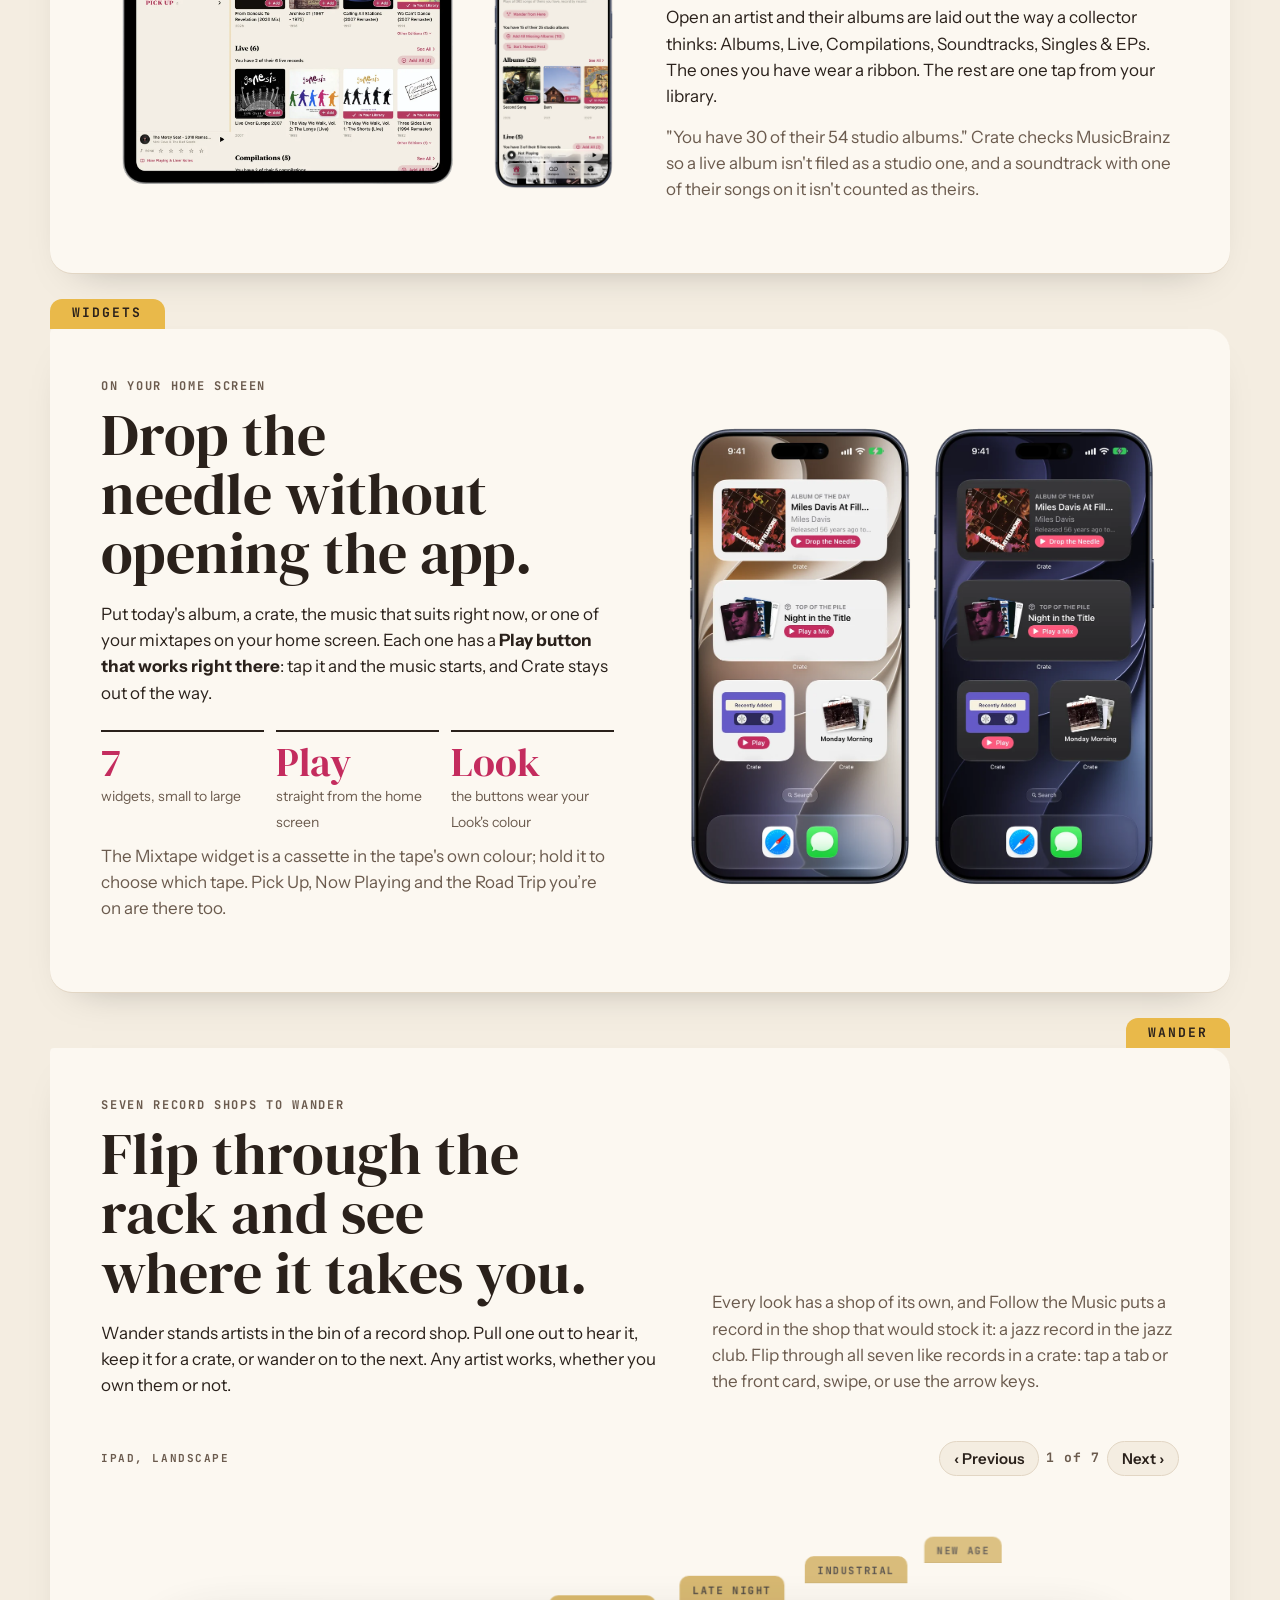
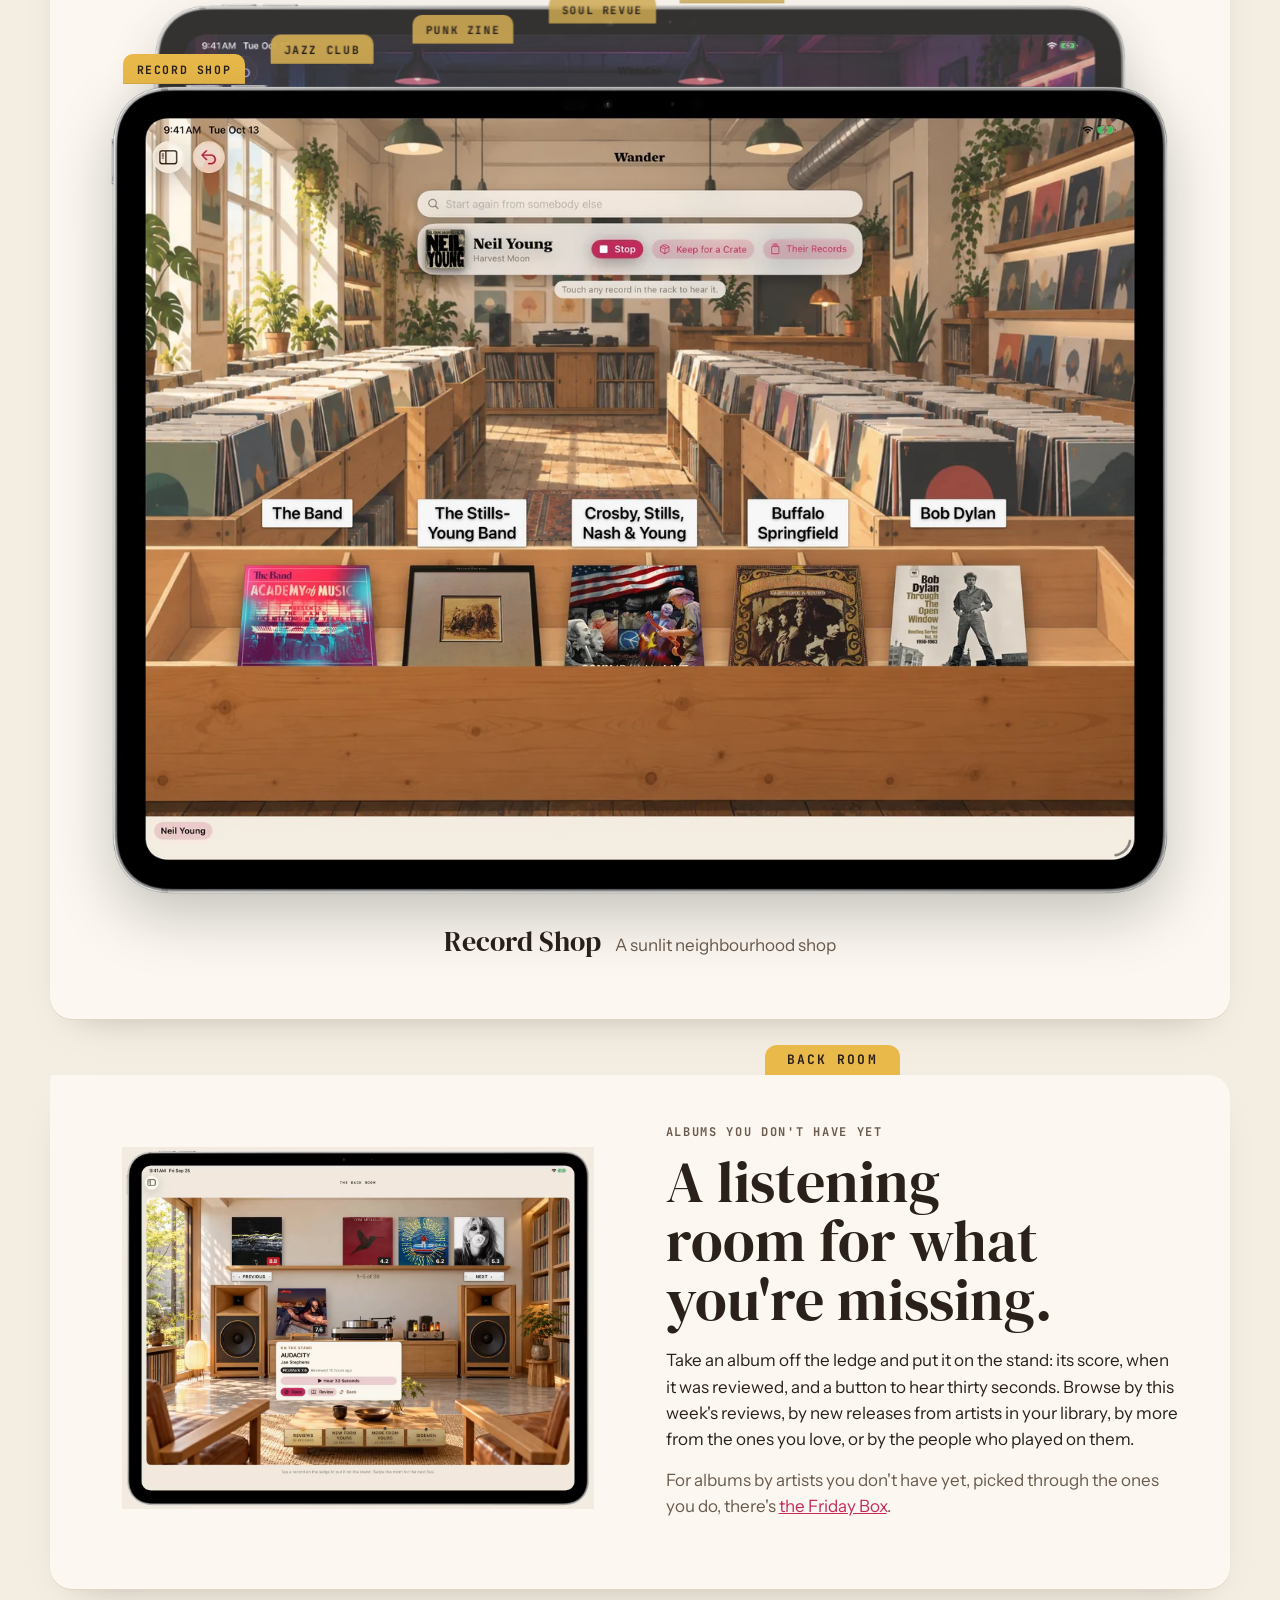
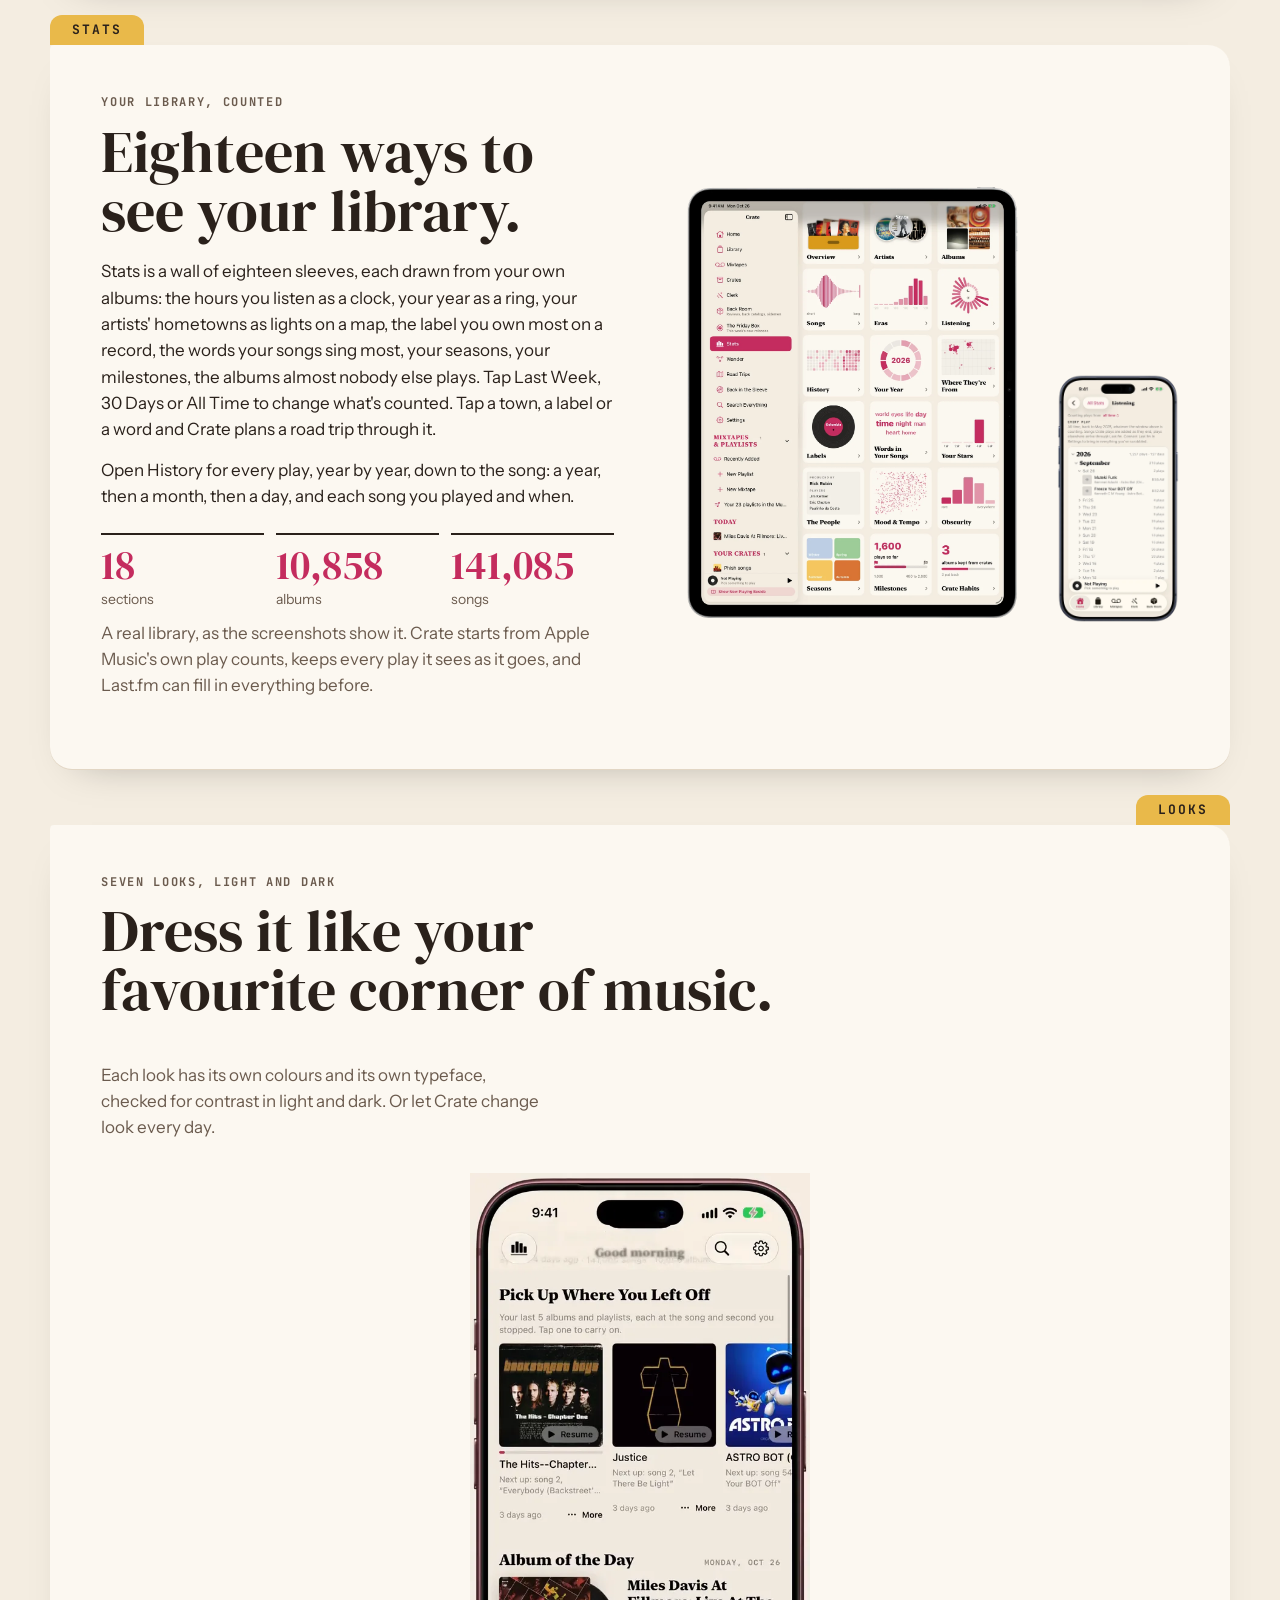
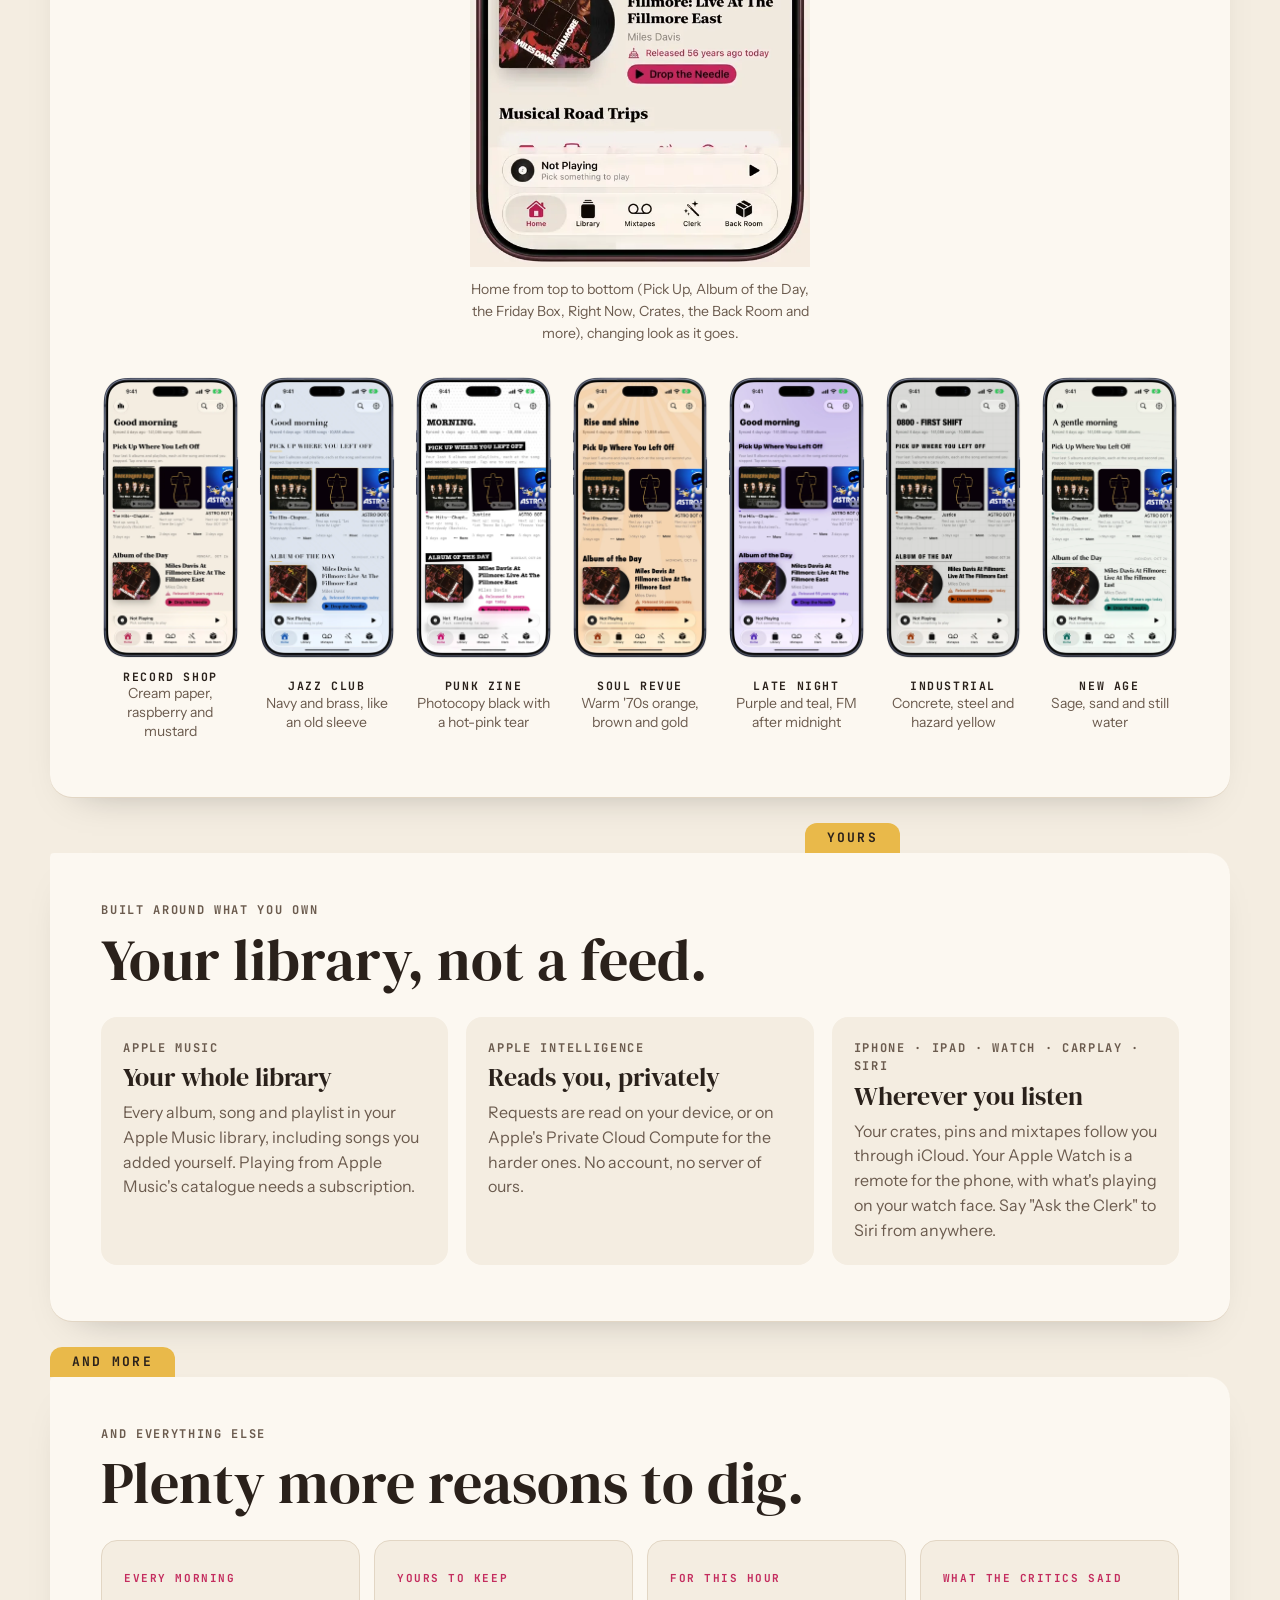
==== commit f799ce1e: "Six new features: Up Next, Sleep Timer, Hide an Album, Control Center, search and ListenBrainz" ====
--- a/index.html
+++ b/index.html
@@ -386,7 +386,7 @@
 
   <section class="divider" id="more" data-tab="And More">
     <div class="label">And everything else</div>
-    <h2>A dozen more reasons to dig.</h2>
+    <h2>Plenty more reasons to dig.</h2>
     <div class="feats">
       <div class="feat"><span class="k">Every morning</span><h3>Album of the Day</h3><p>One album from your own shelves, and why it's today's: it came out on this date, you saved it on this date years ago, or you never got round to it.</p></div>
       <div class="feat"><span class="k">Yours to keep</span><h3>Make Your Own Crate</h3><p>Pick twelve albums by hand, or describe a crate in a few words and Apple Intelligence fills it from your library. It stays until you delete it.</p></div>
@@ -400,6 +400,14 @@
       <div class="feat"><span class="k">New to you</span><h3>Nobody You Know Yet</h3><p>Artists loved by people who play what you play, and you don't own a thing by. Tap one to hear thirty seconds.</p></div>
       <div class="feat"><span class="k">Tidy shelves</span><h3>Library Health</h3><p>Albums saved twice, ones Apple Music won't play, missing covers: Crate finds them and puts the fix right beside each one.</p></div>
       <div class="feat"><span class="k">In the car</span><h3>CarPlay</h3><p>Carry on any of your last five albums from the second you left it, with your mixtapes and whole library a tap away.</p></div>
+      <div class="feat"><span class="k">What&rsquo;s coming</span><h3>Up Next</h3><p>See what plays after this song, drag it into a new order, or take a song out. Play Next or Play Later works on any song, or a whole album.</p></div>
+      <div class="feat"><span class="k">Last thing at night</span><h3>Sleep Timer</h3><p>The music stops in fifteen minutes, an hour or two, or at the end of this song or this album. Nothing cut off mid-chorus.</p></div>
+      <div class="feat"><span class="k">Not that one</span><h3>Hide an Album</h3><p>The karaoke disc, the kids&rsquo; songs, the second copy: hide it and it stays off every shelf and crate. Settings brings it back whenever you like.</p></div>
+      <div class="feat"><span class="k">One swipe away</span><h3>Control Center</h3><p>Album of the Day and Today&rsquo;s Crate as buttons in Control Center and on your Lock Screen. Press one and the music starts.</p></div>
+      <div class="feat"><span class="k">From anywhere</span><h3>In Your Search</h3><p>Your albums, artists and playlists turn up when you search your iPhone or iPad. Pick one and Crate opens right on it.</p></div>
+      <div class="feat"><span class="k">A tape like this song</span><h3>Mixtape Like This</h3><p>Playing something you love? One tap and the Clerk lists your own songs that sound like it, ready to keep as a mixtape.</p></div>
+      <div class="feat"><span class="k">Hands on the keys</span><h3>Keyboard on iPad</h3><p>With a keyboard, Tab moves between the sidebar and the page, the arrows walk every shelf, and Return opens or plays.</p></div>
+      <div class="feat"><span class="k">Every play, kept</span><h3>ListenBrainz</h3><p>Send what you play to ListenBrainz as well as Last.fm, even songs played in the Music app while Crate was closed.</p></div>
     </div>
     <div class="pills more-cta">
       <a class="pill solid" data-beta hidden href="#" aria-label="Try the Crate beta, free on TestFlight"><svg class="tf-mark" viewBox="0 0 24 24" width="16" height="16" aria-hidden="true" focusable="false"><path fill="currentColor" d="M21.9 2.1 2.6 9.9l6.6 2.6z"/><path fill="currentColor" d="M22.6 2.8 9.9 13.1l4.9 8.6z"/><path fill="currentColor" opacity=".5" d="M9.9 13.9v4.6l2.6-3z"/></svg>Try the beta, free on TestFlight</a>
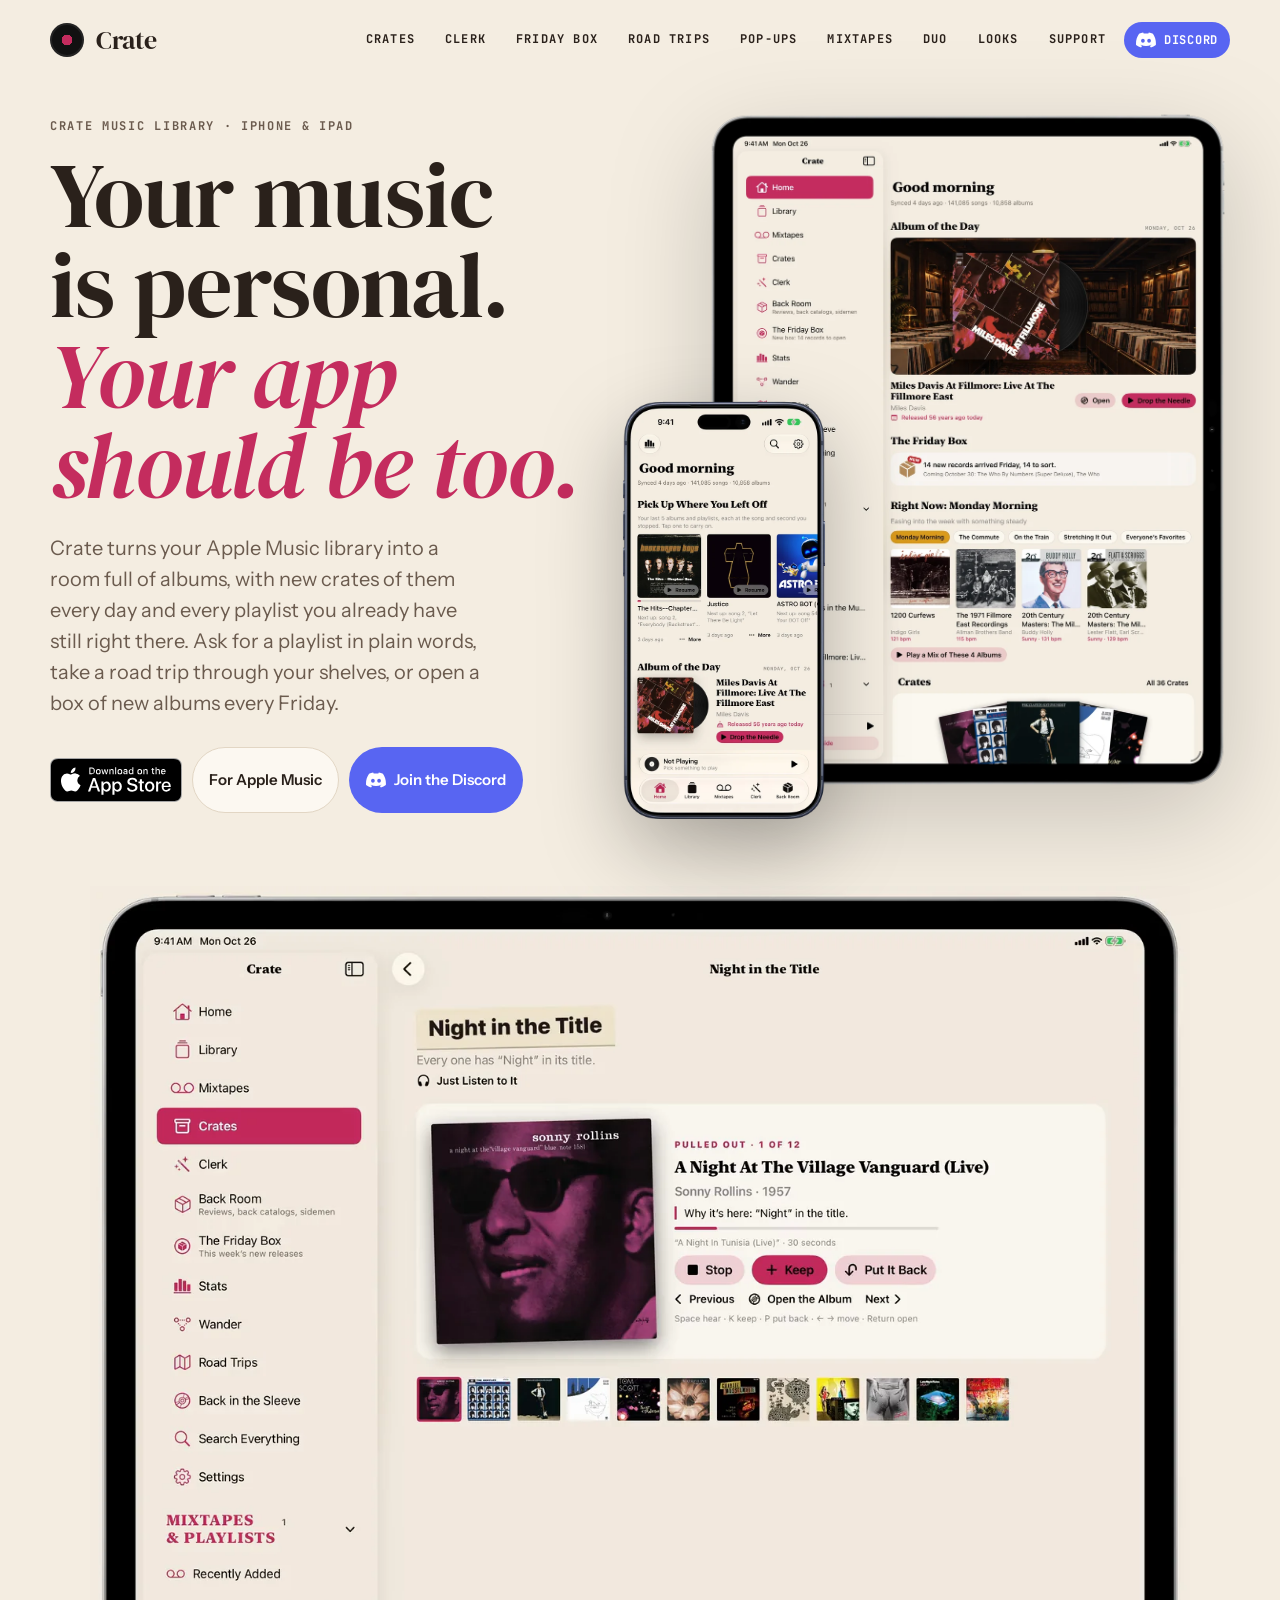
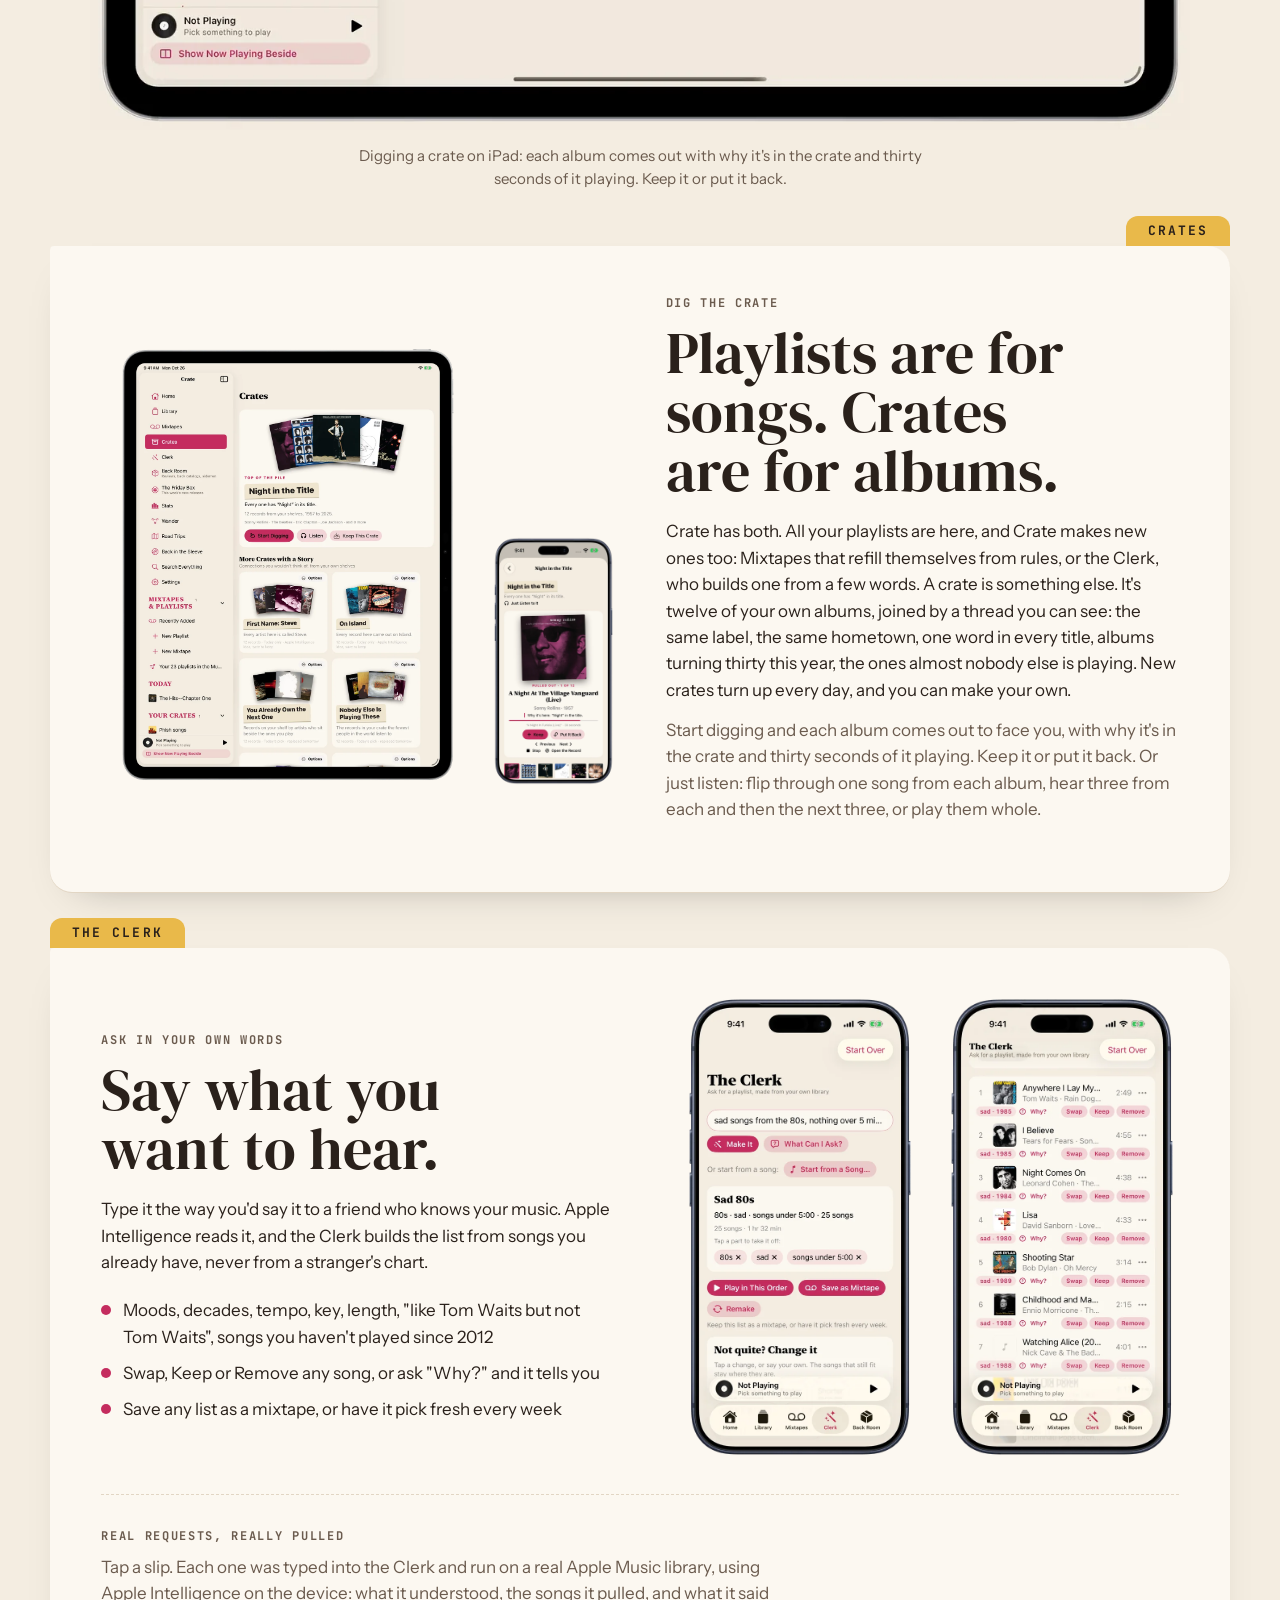
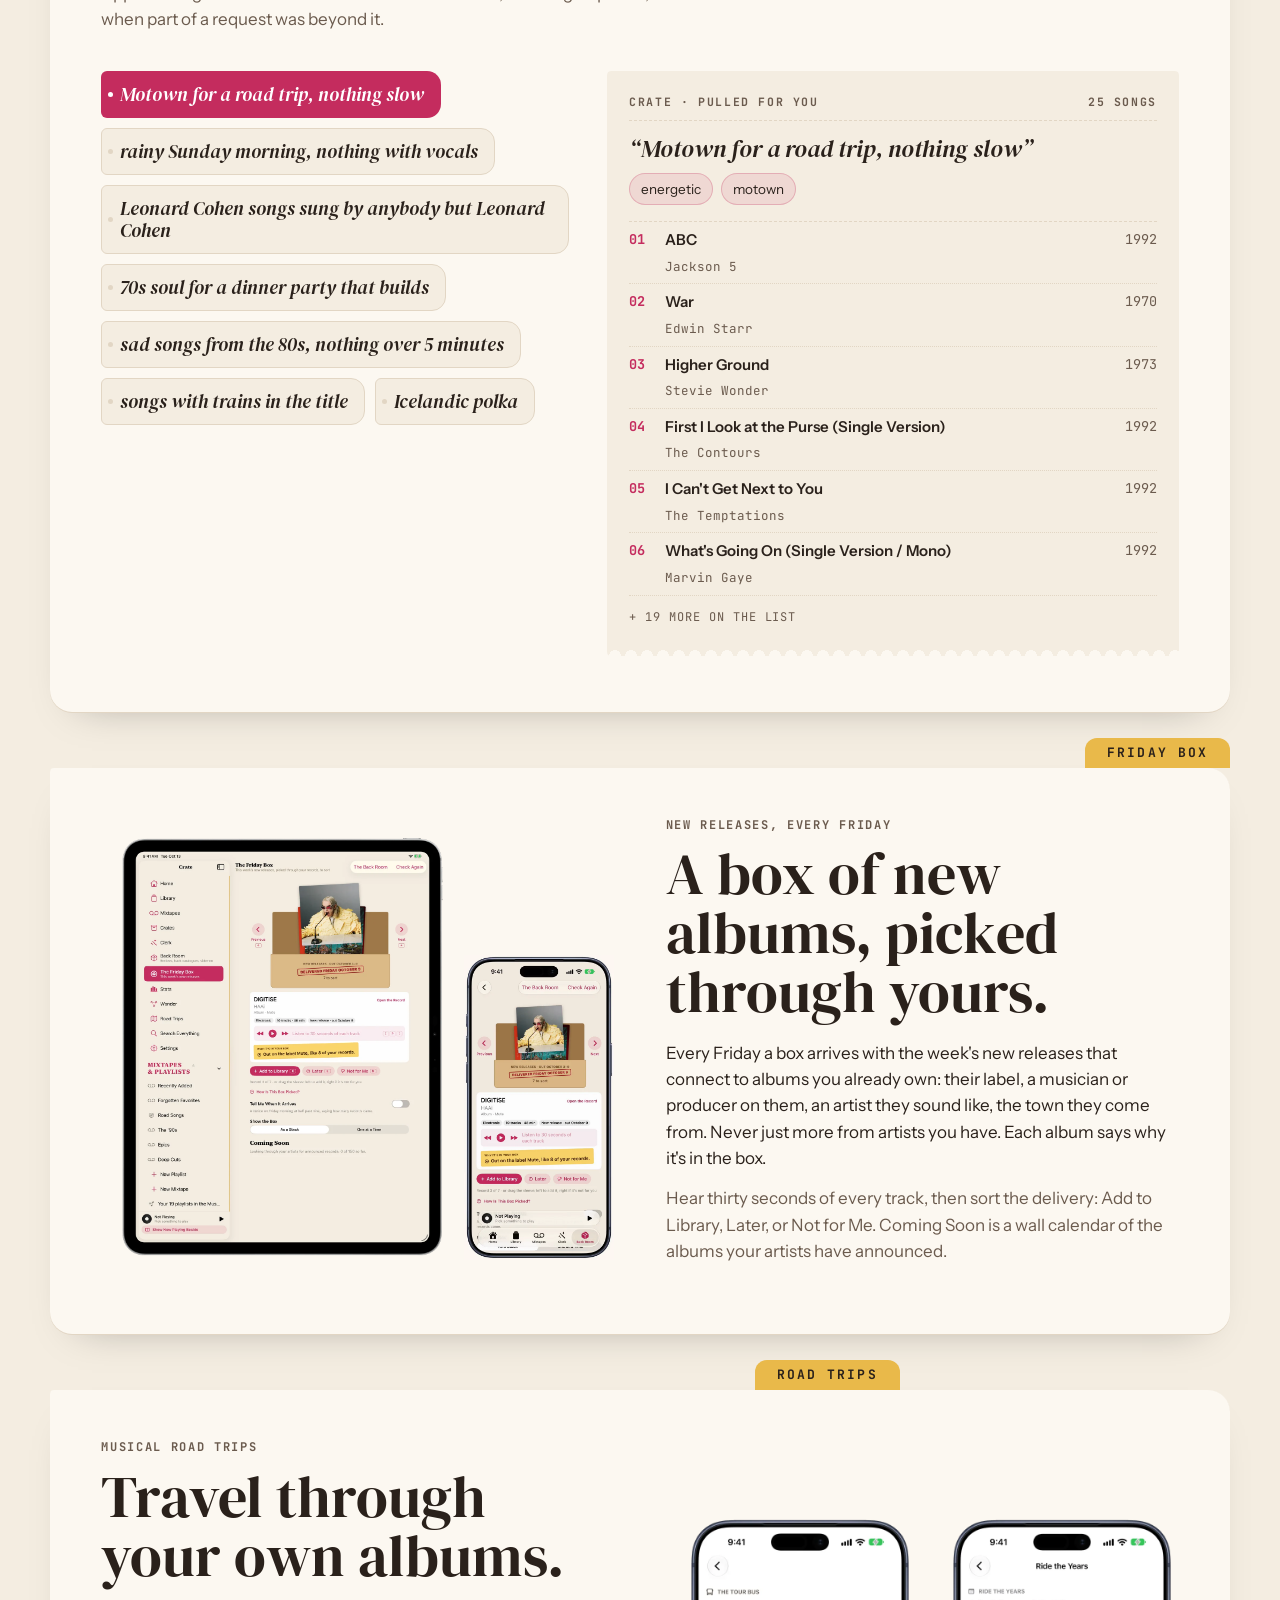
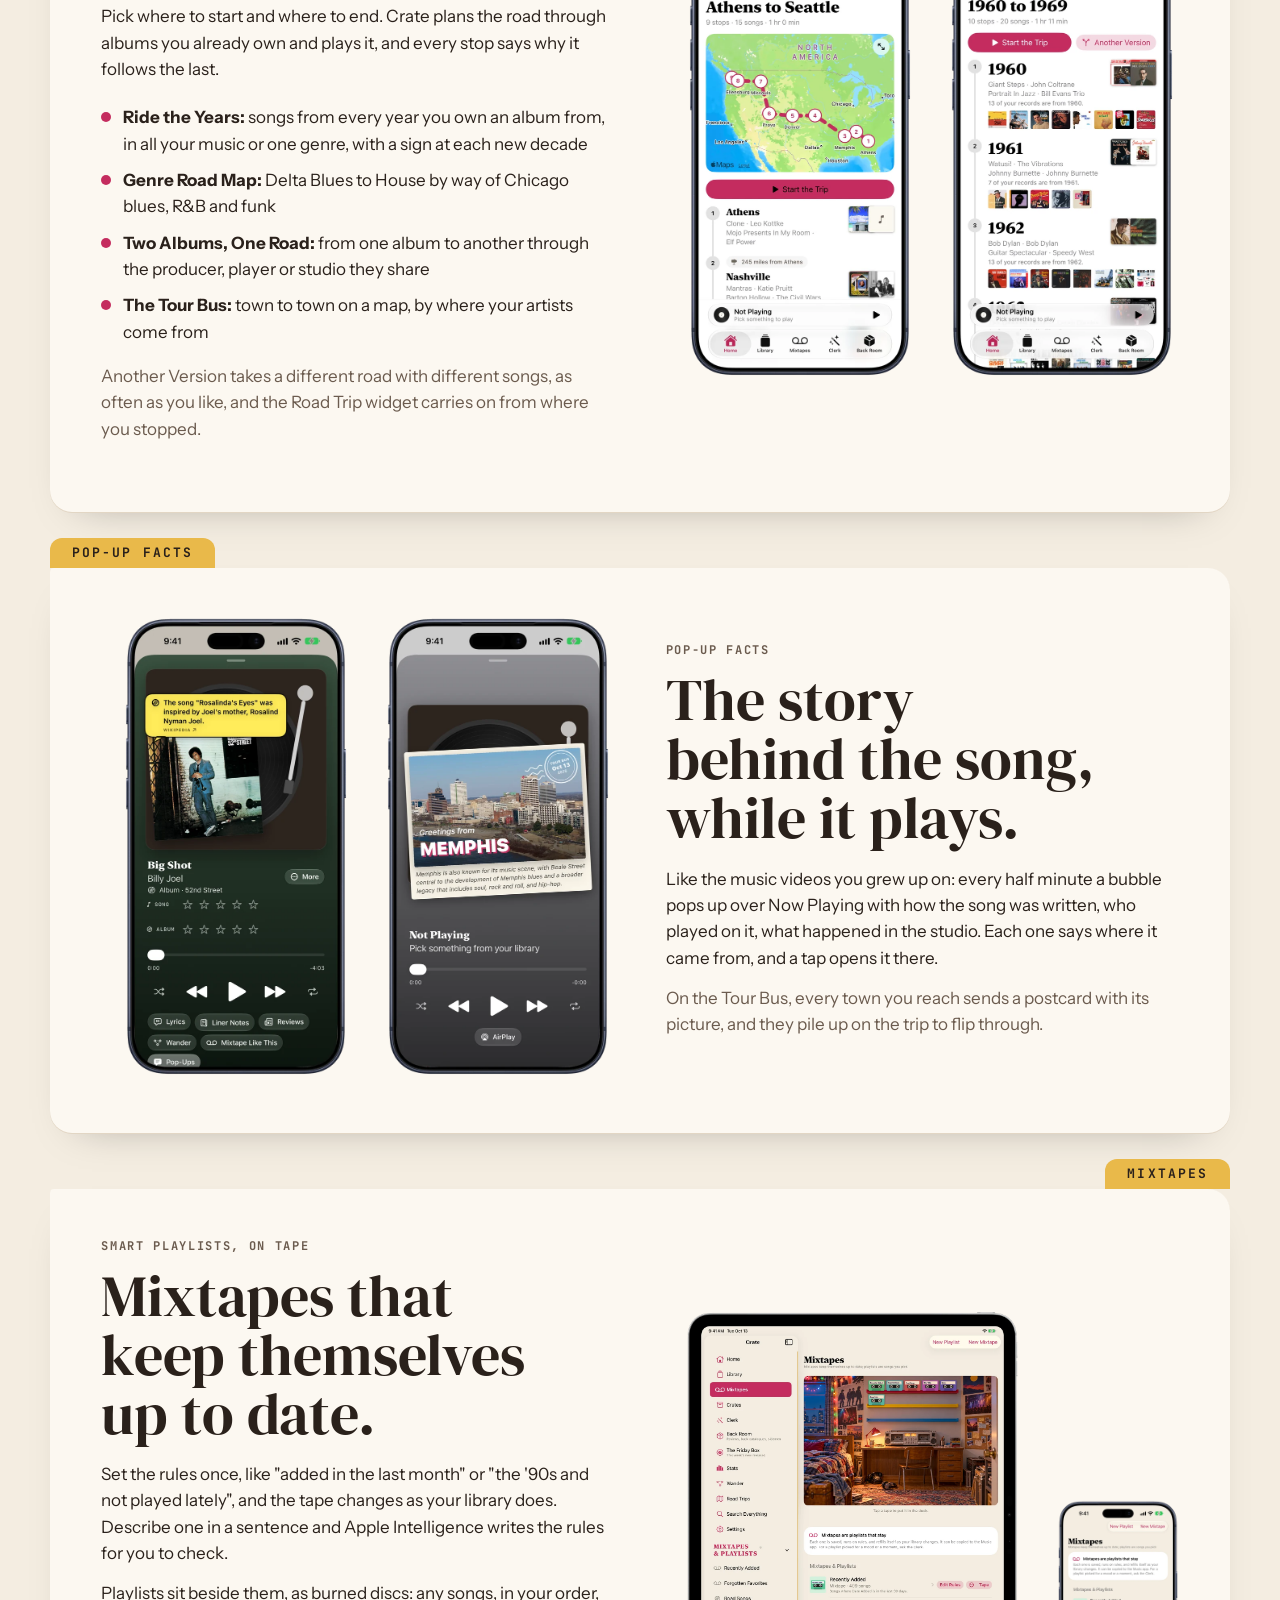
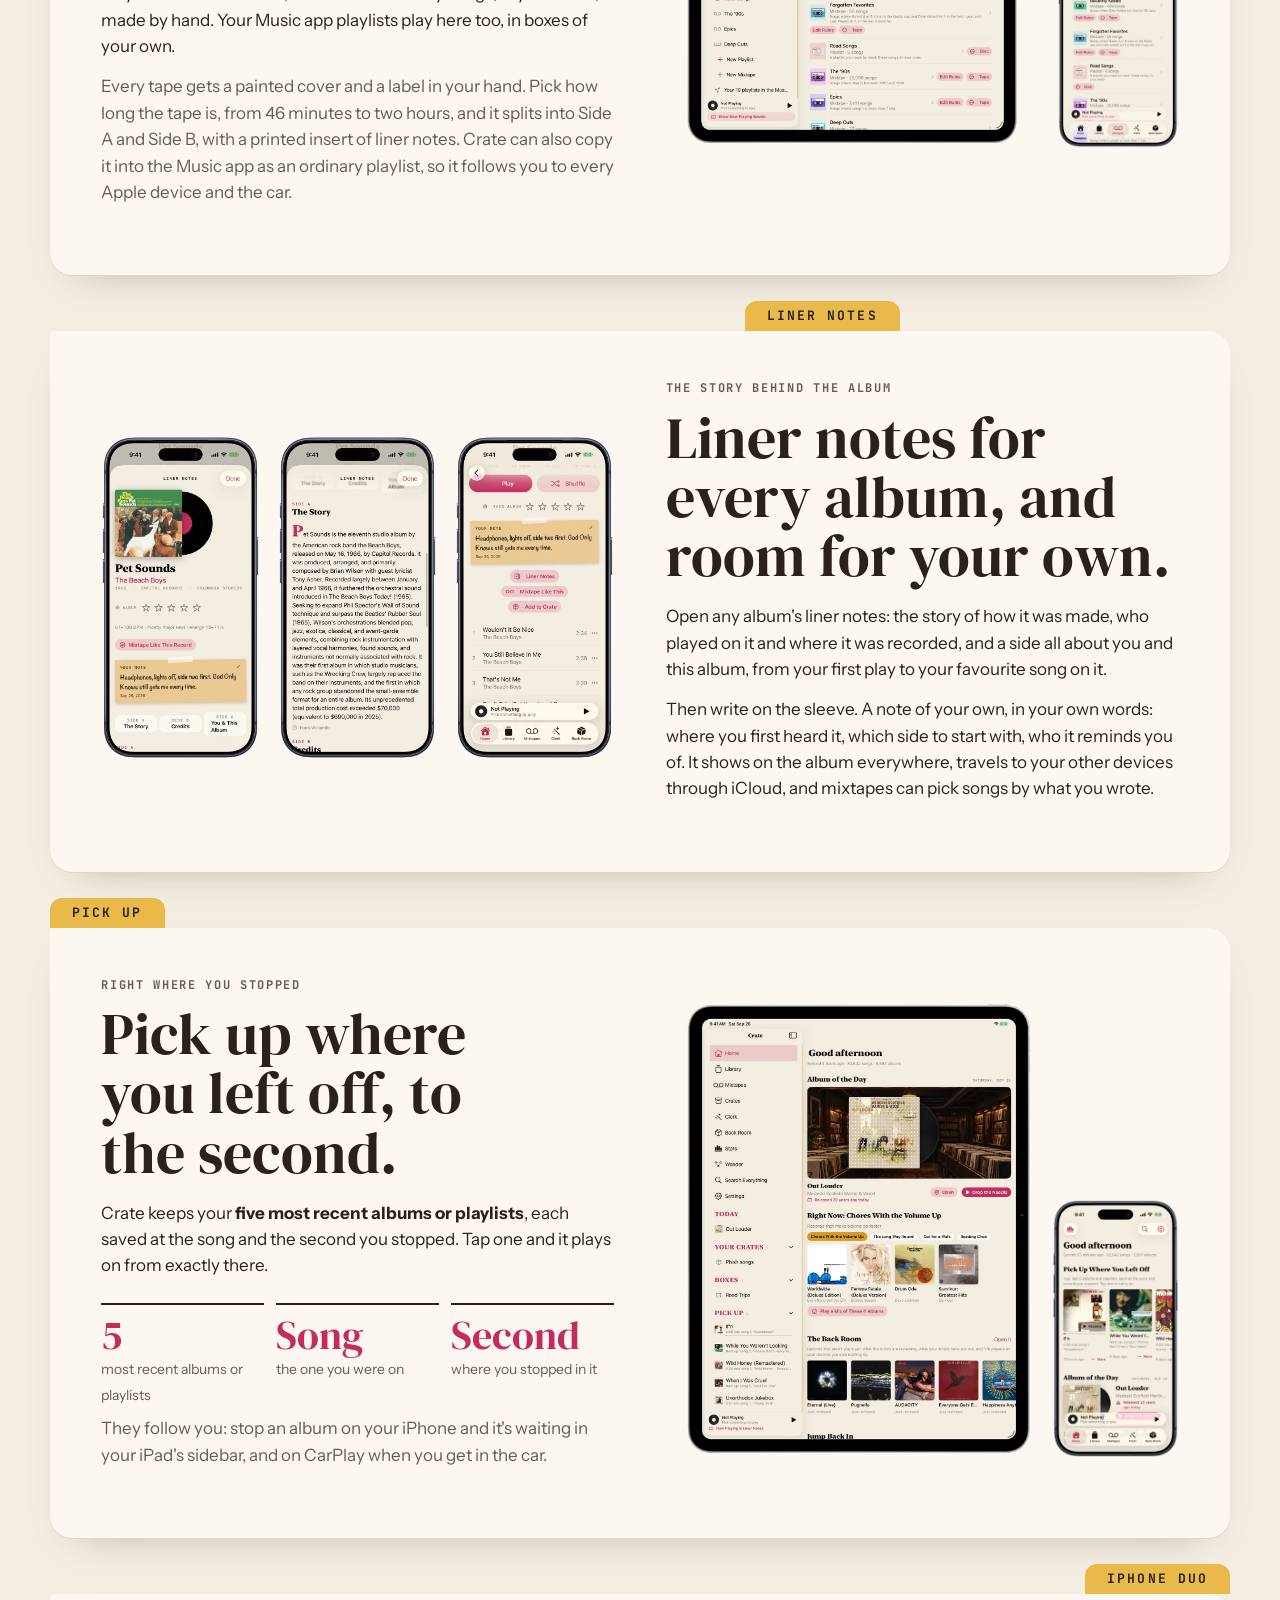
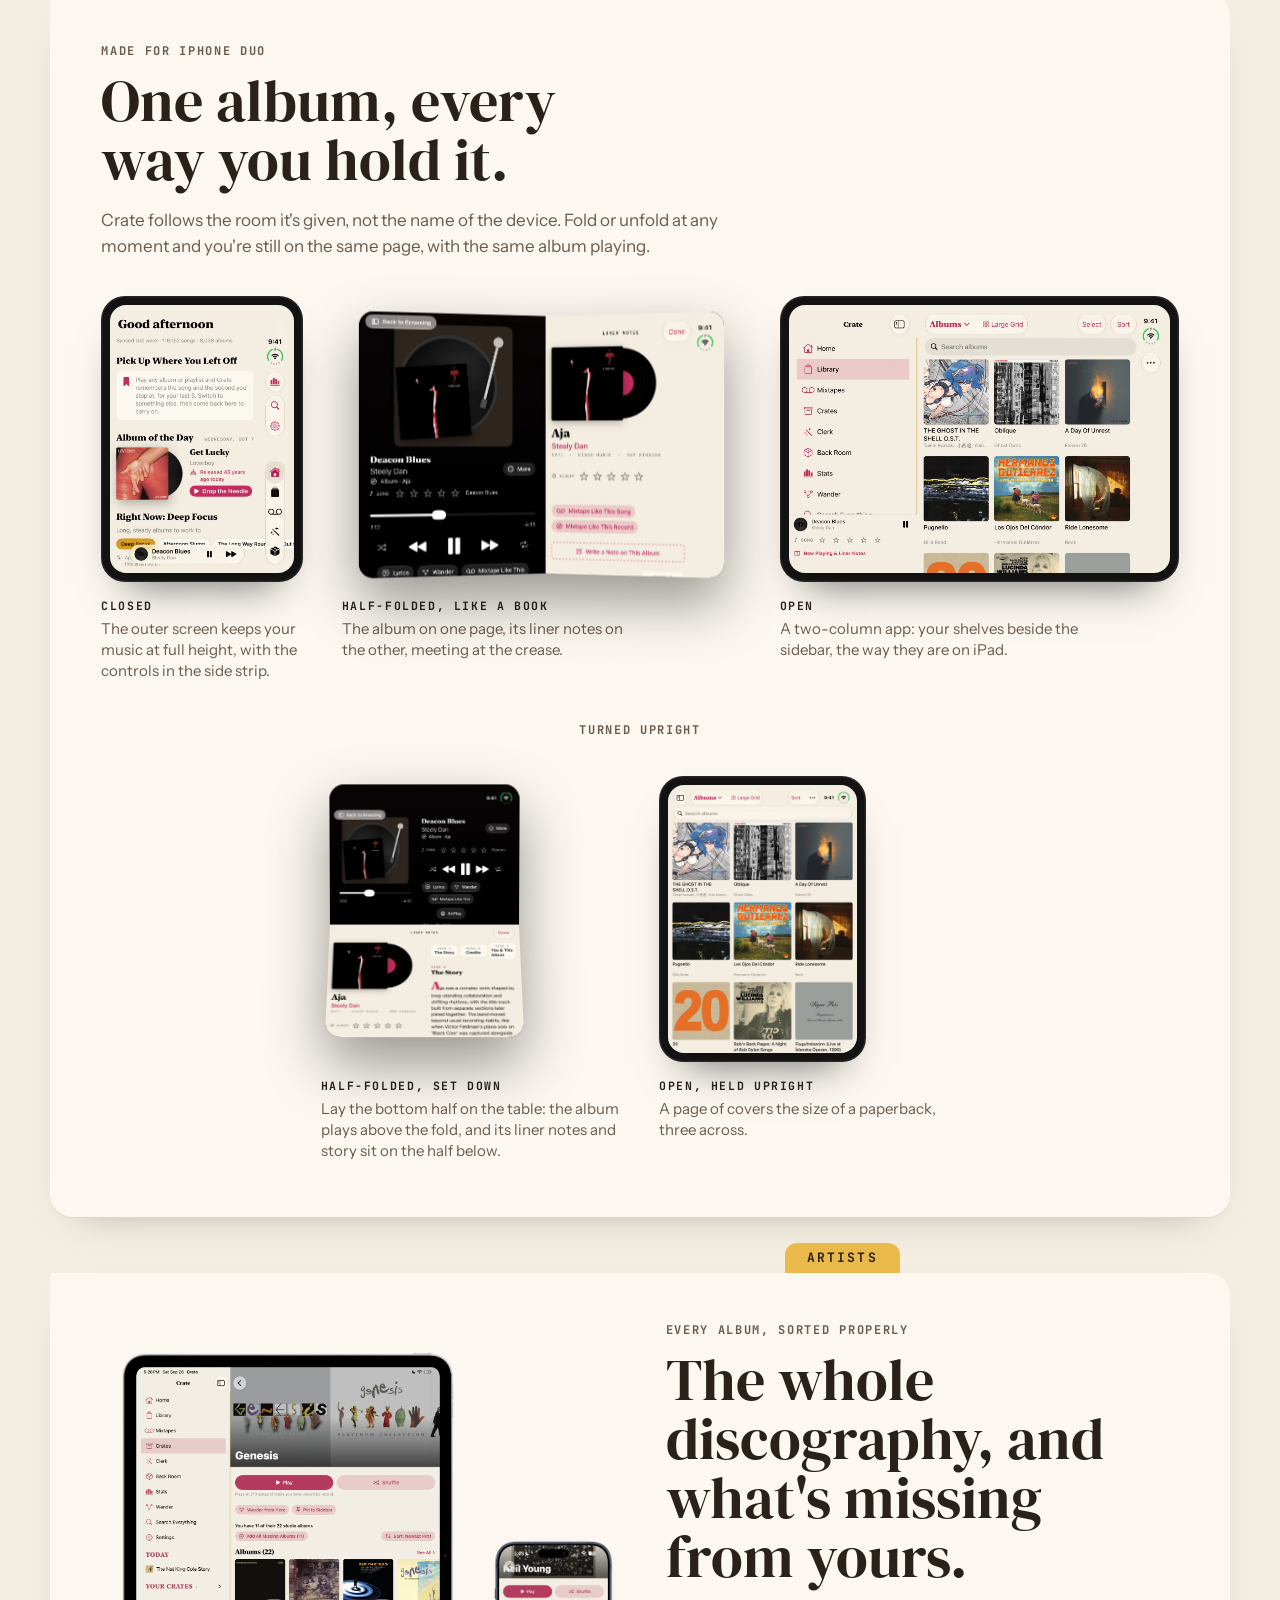
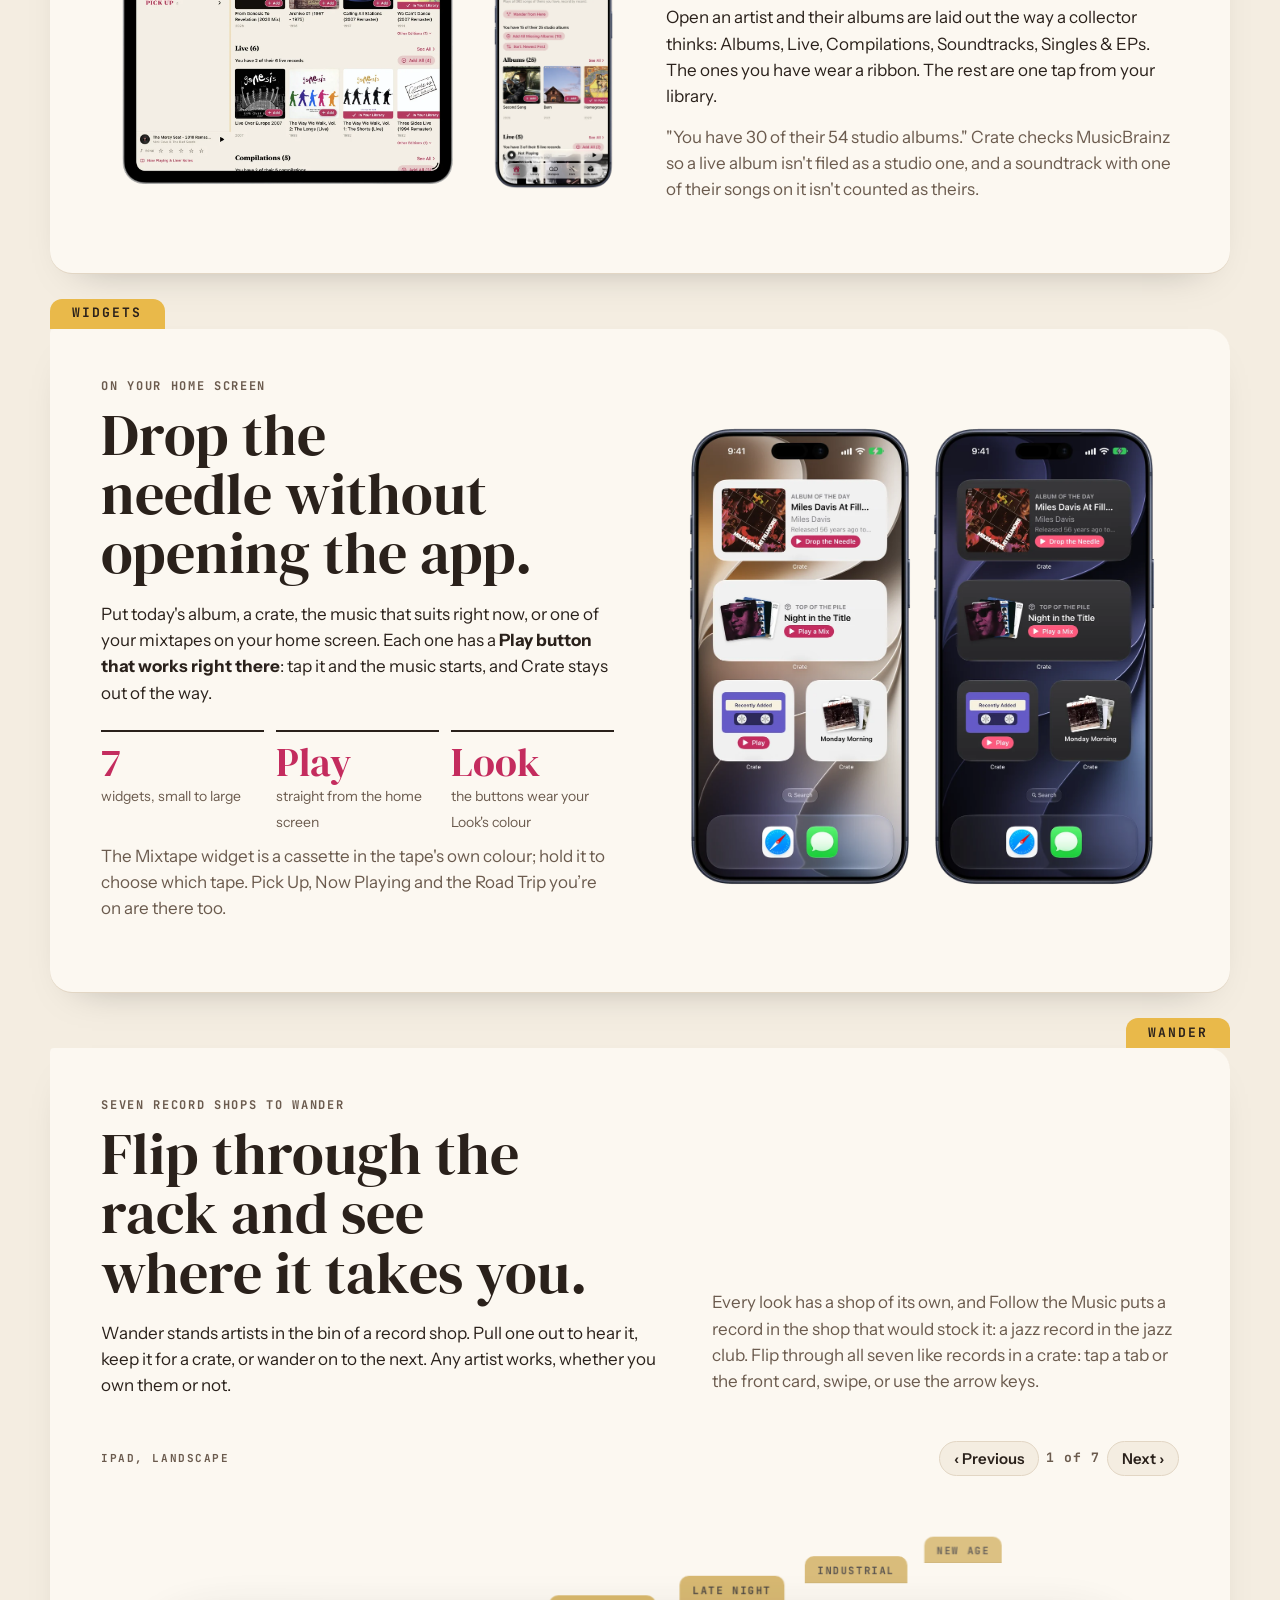
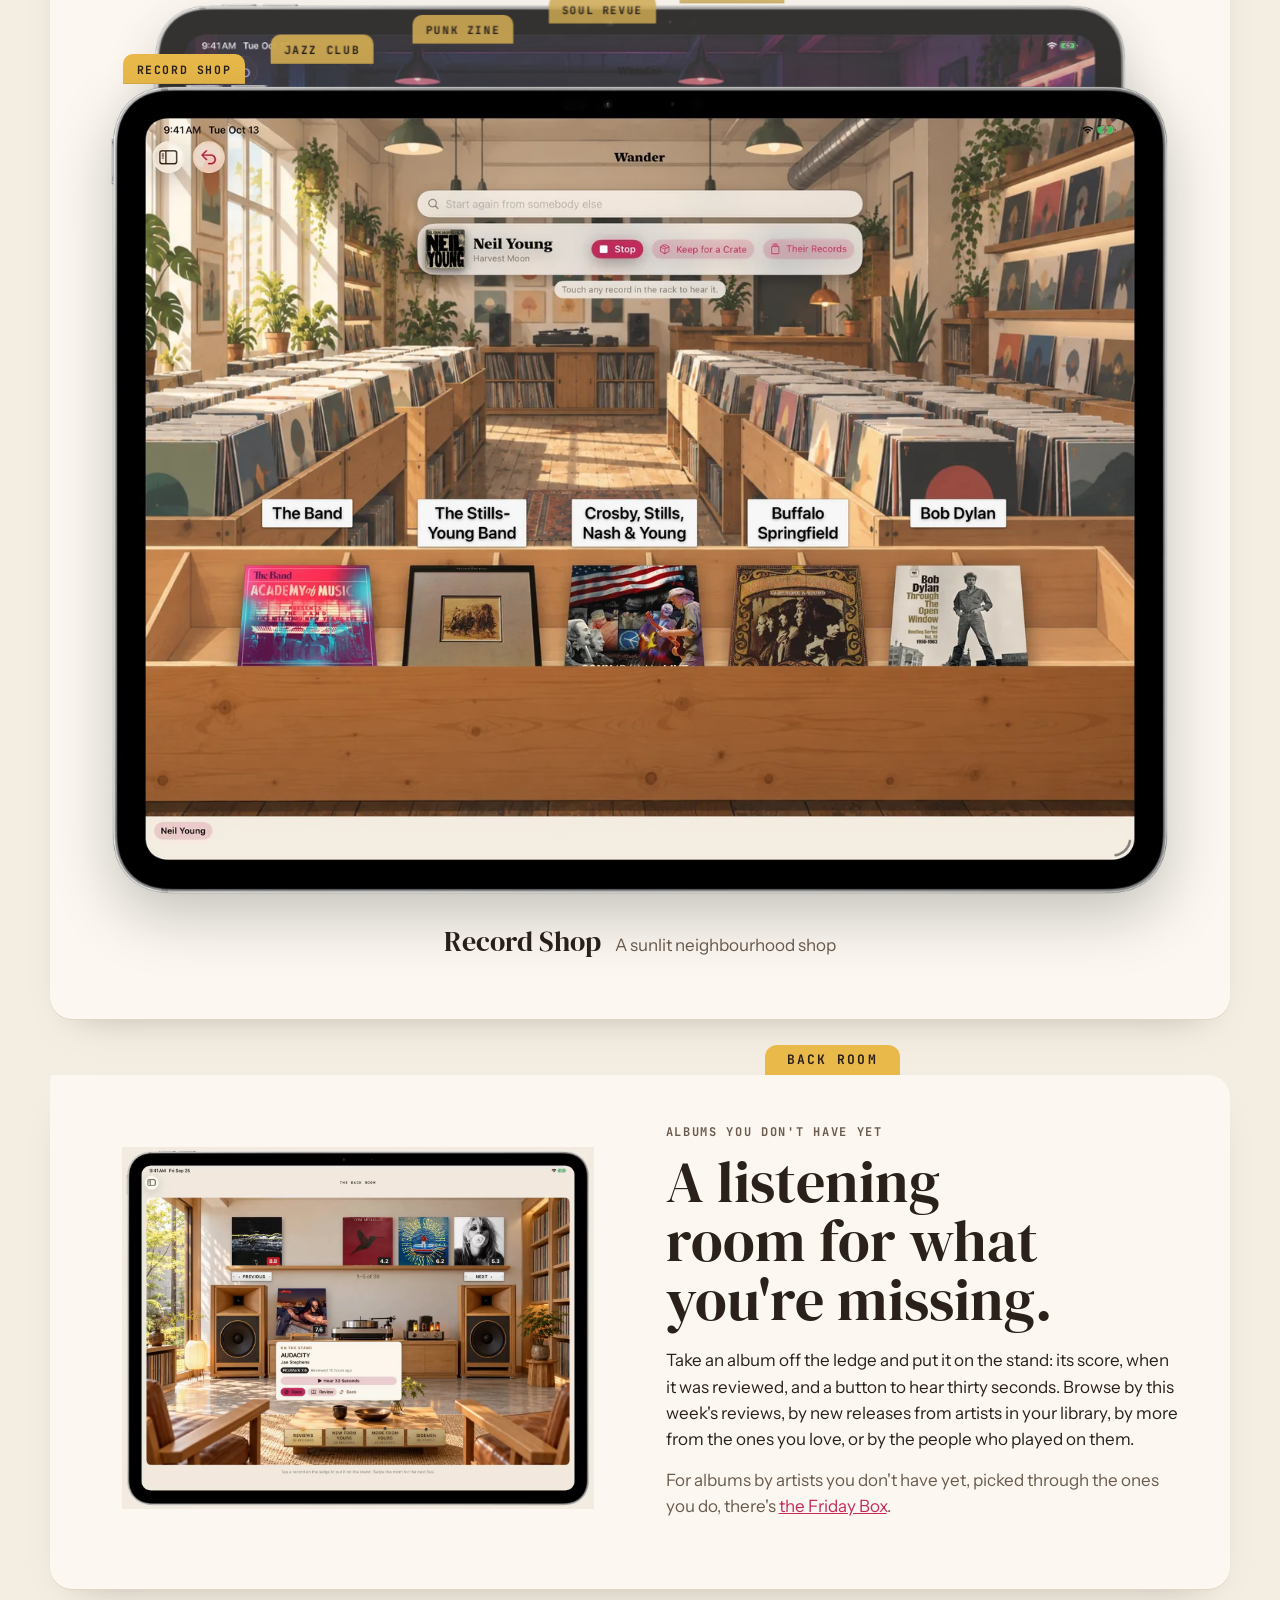
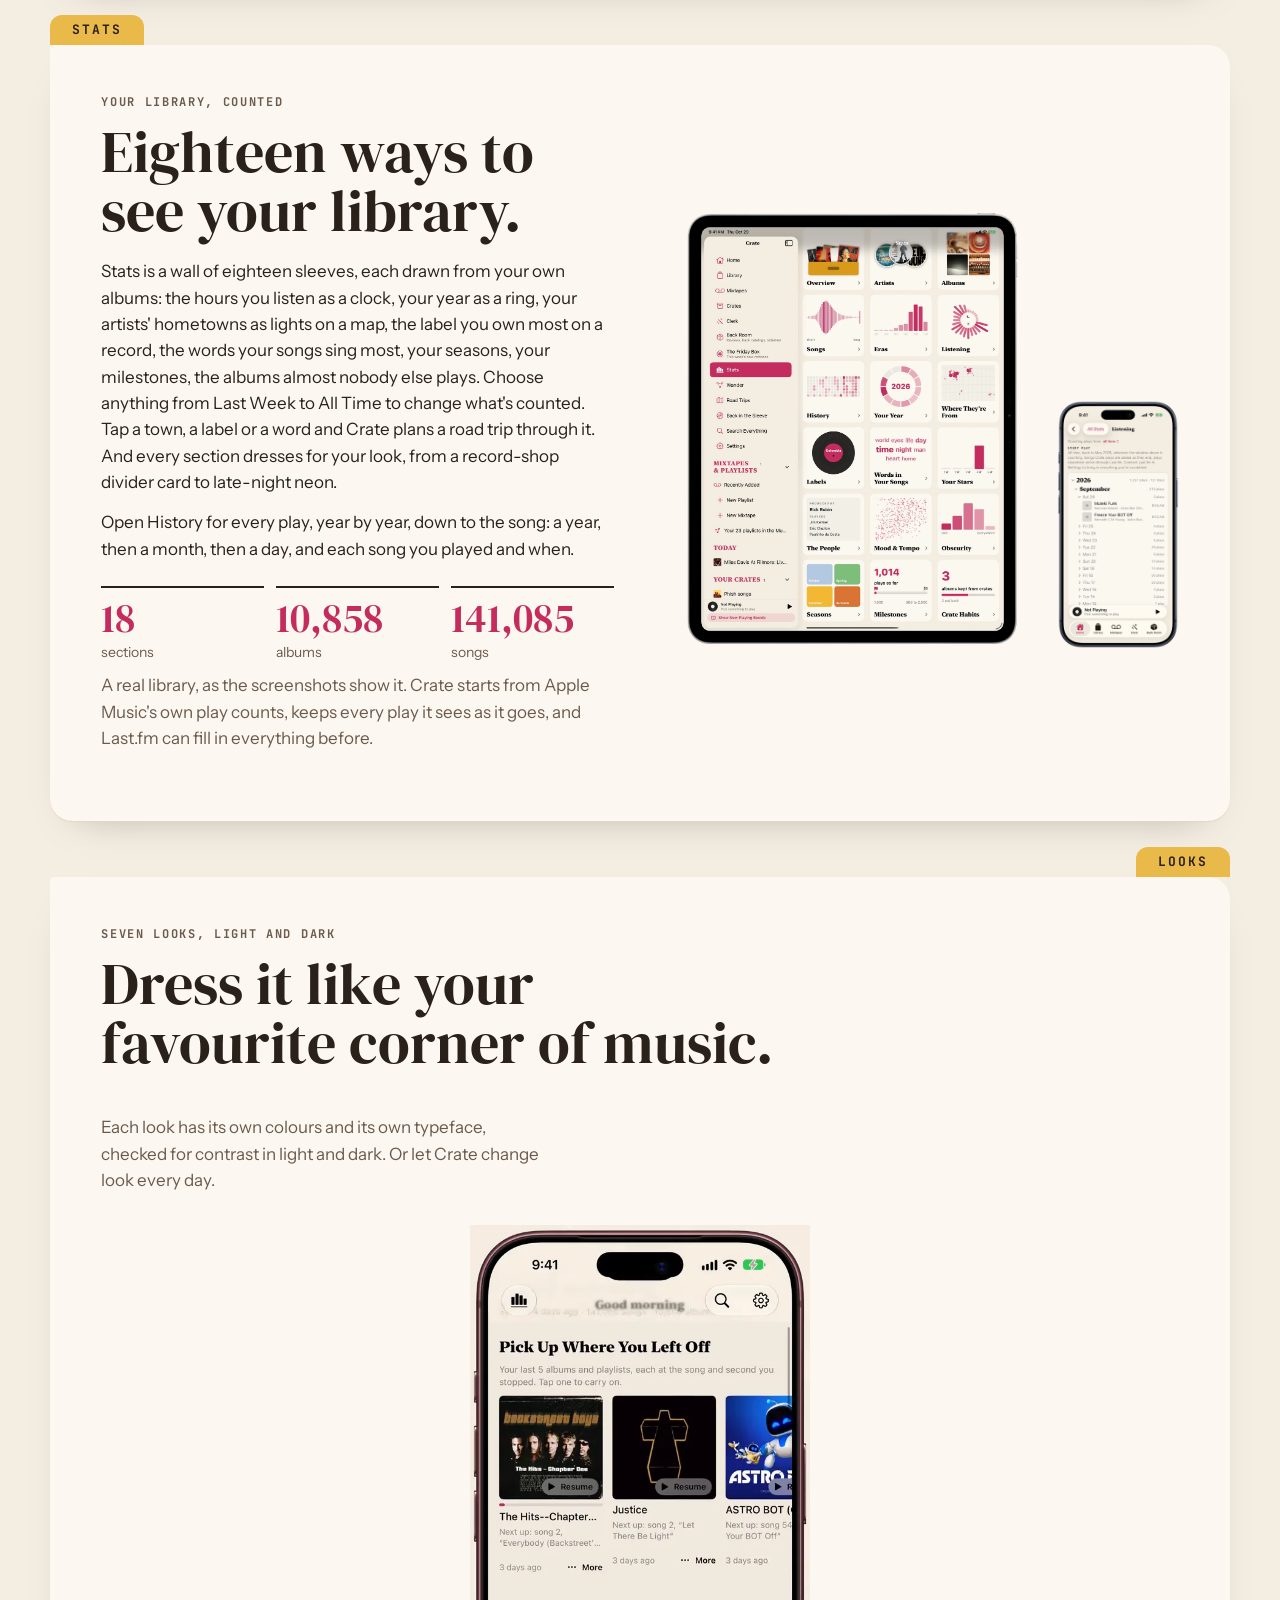
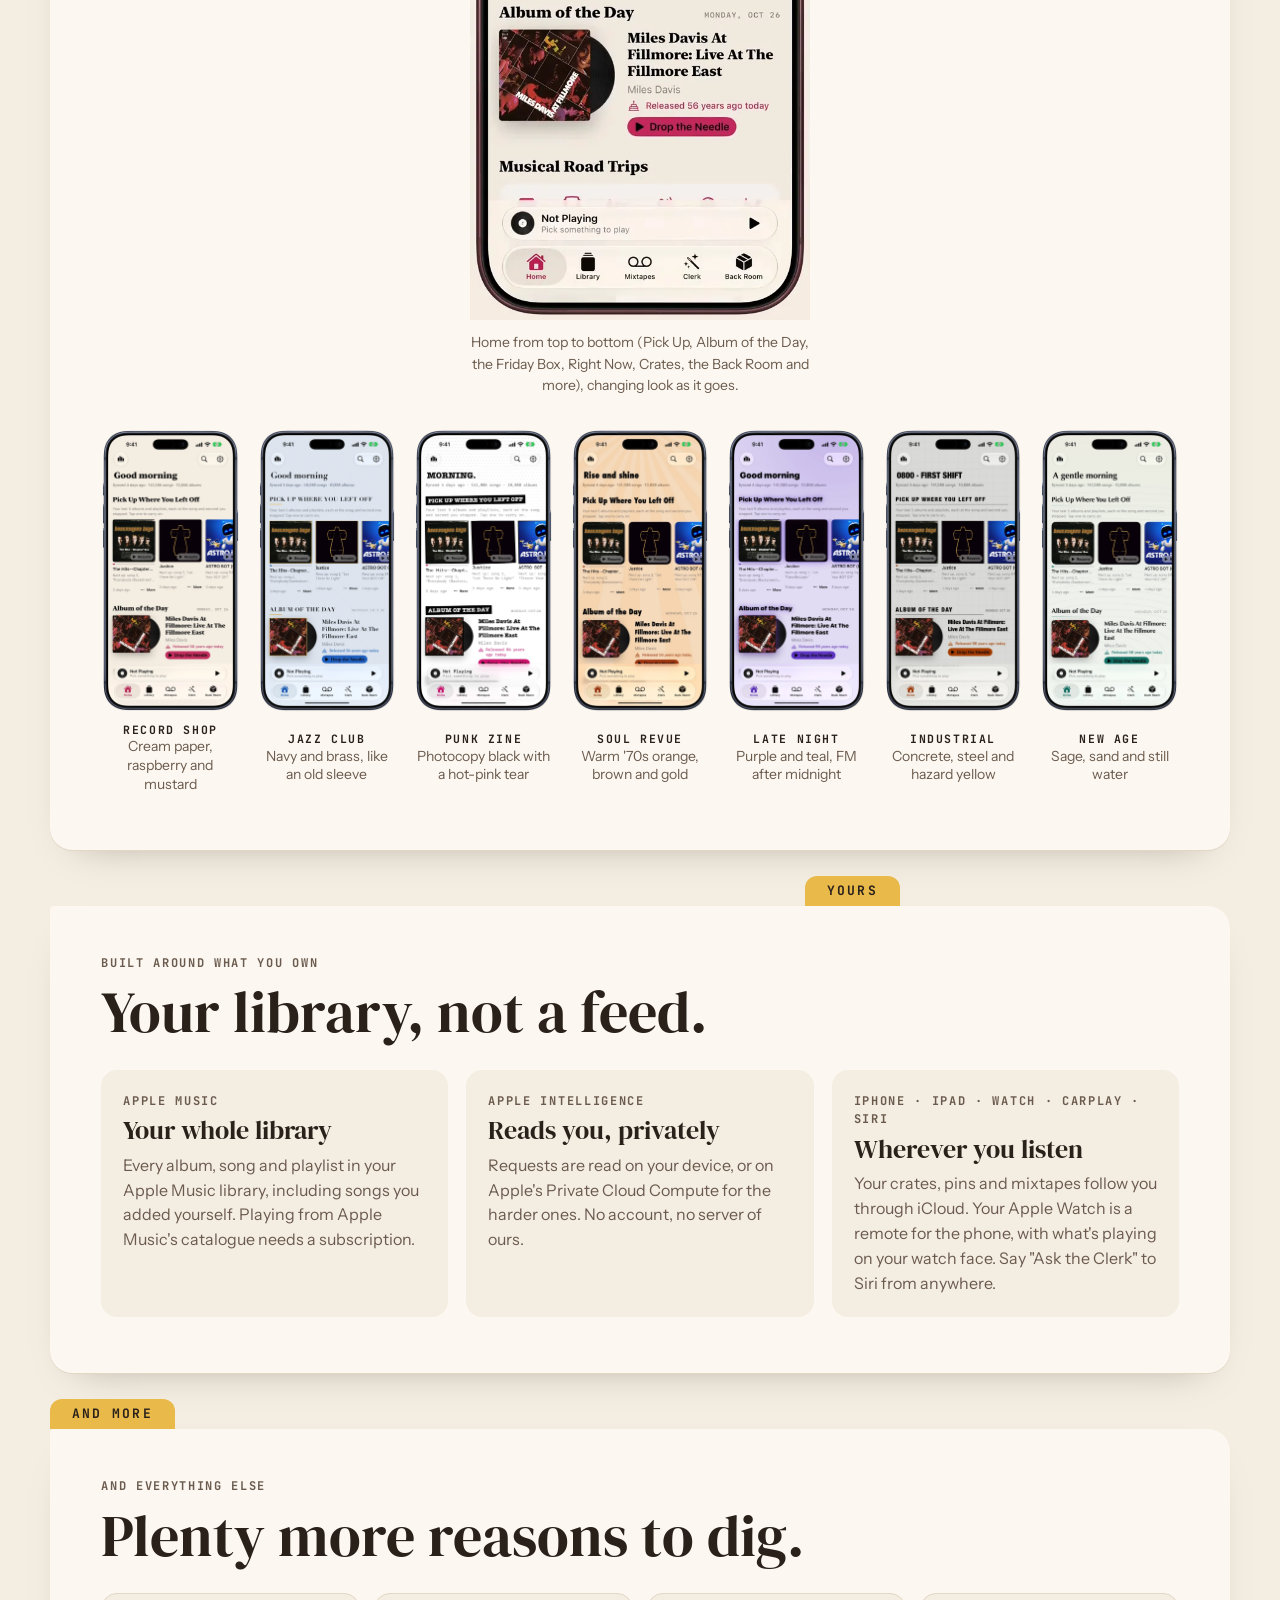
==== commit 6030c817: "Stats: fresh pictures, and the headings that dress for each look" ====
--- a/index.html
+++ b/index.html
@@ -332,7 +332,7 @@
       <div class="copy">
         <div class="label">Your library, counted</div>
         <h2>Eighteen ways to see your library.</h2>
-        <p>Stats is a wall of eighteen sleeves, each drawn from your own albums: the hours you listen as a clock, your year as a ring, your artists' hometowns as lights on a map, the label you own most on a record, the words your songs sing most, your seasons, your milestones, the albums almost nobody else plays. Tap Last Week, 30 Days or All Time to change what's counted. Tap a town, a label or a word and Crate plans a road trip through it.</p>
+        <p>Stats is a wall of eighteen sleeves, each drawn from your own albums: the hours you listen as a clock, your year as a ring, your artists' hometowns as lights on a map, the label you own most on a record, the words your songs sing most, your seasons, your milestones, the albums almost nobody else plays. Choose anything from Last Week to All Time to change what's counted. Tap a town, a label or a word and Crate plans a road trip through it. And every section dresses for your look, from a record-shop divider card to late-night neon.</p>
         <p>Open History for every play, year by year, down to the song: a year, then a month, then a day, and each song you played and when.</p>
         <div class="nums" aria-label="Figures from the library shown in these screenshots">
           <div class="num"><b>18</b><span>sections</span></div>
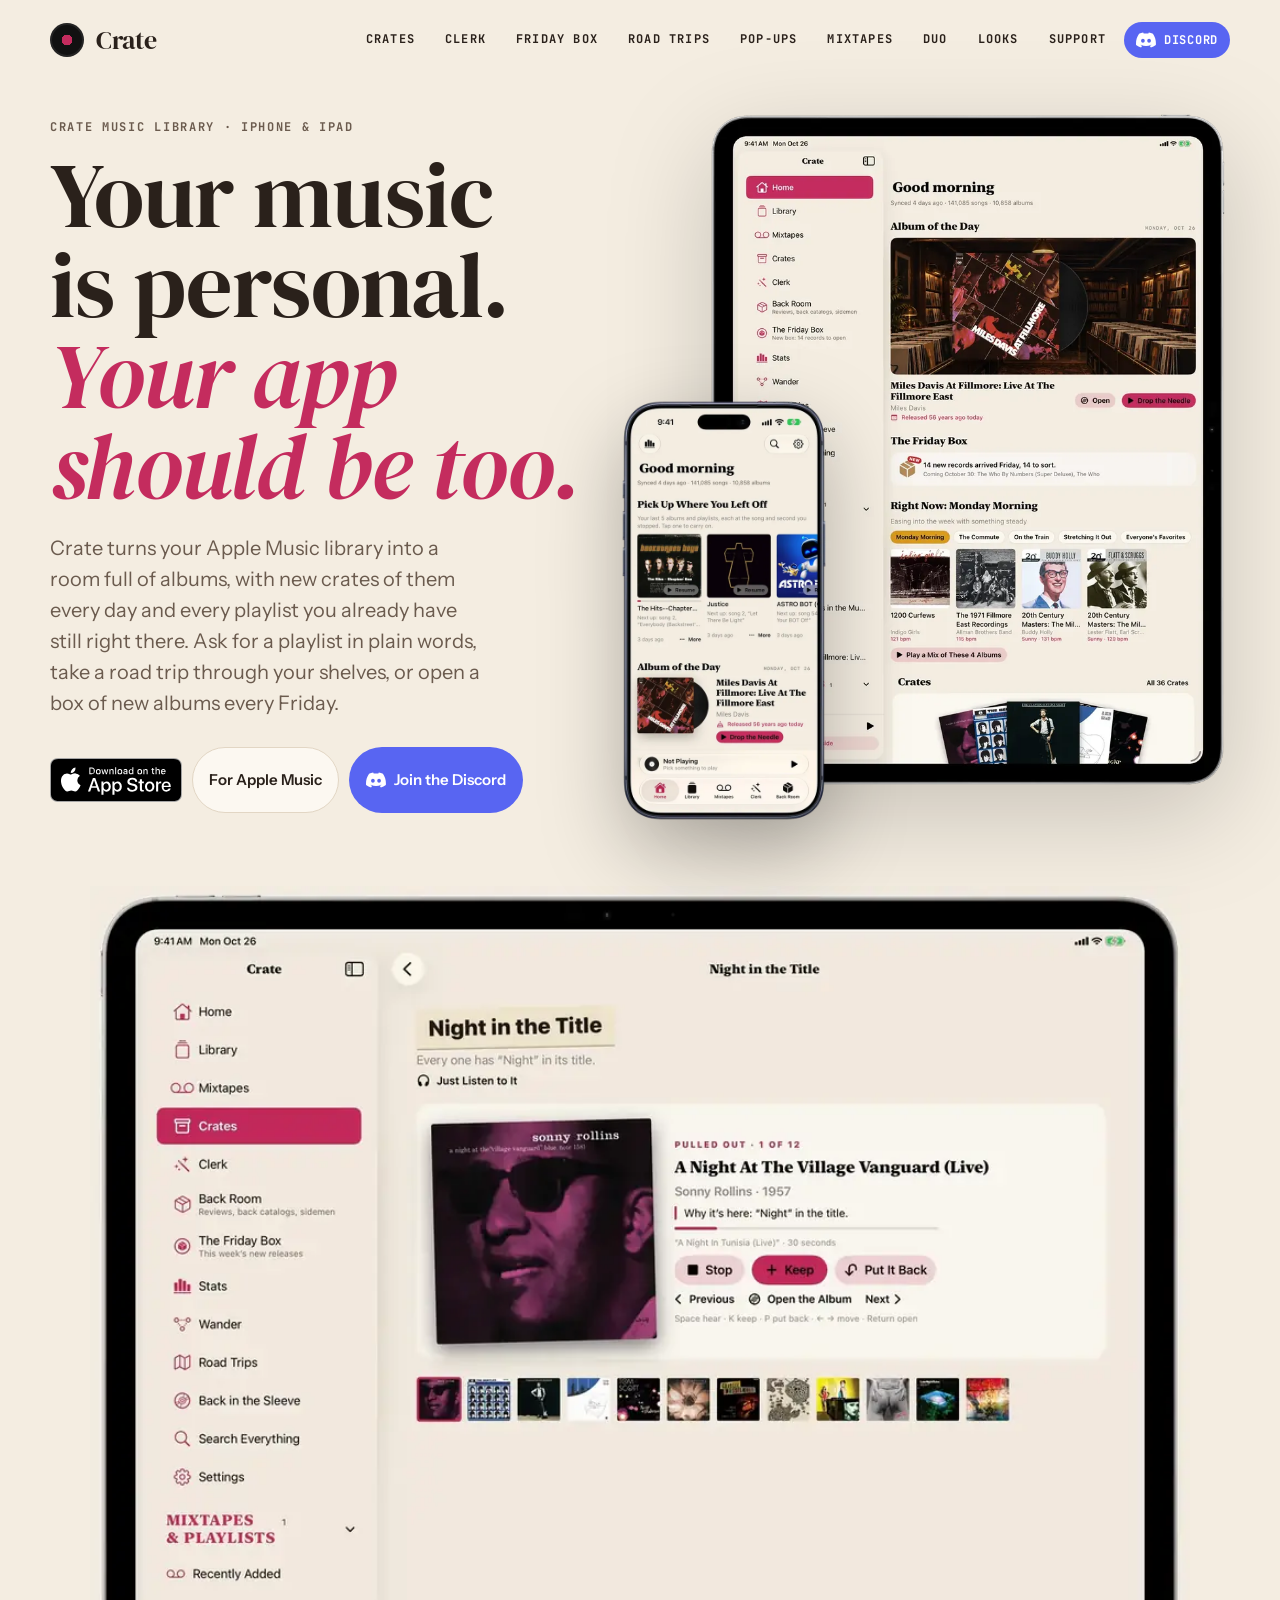
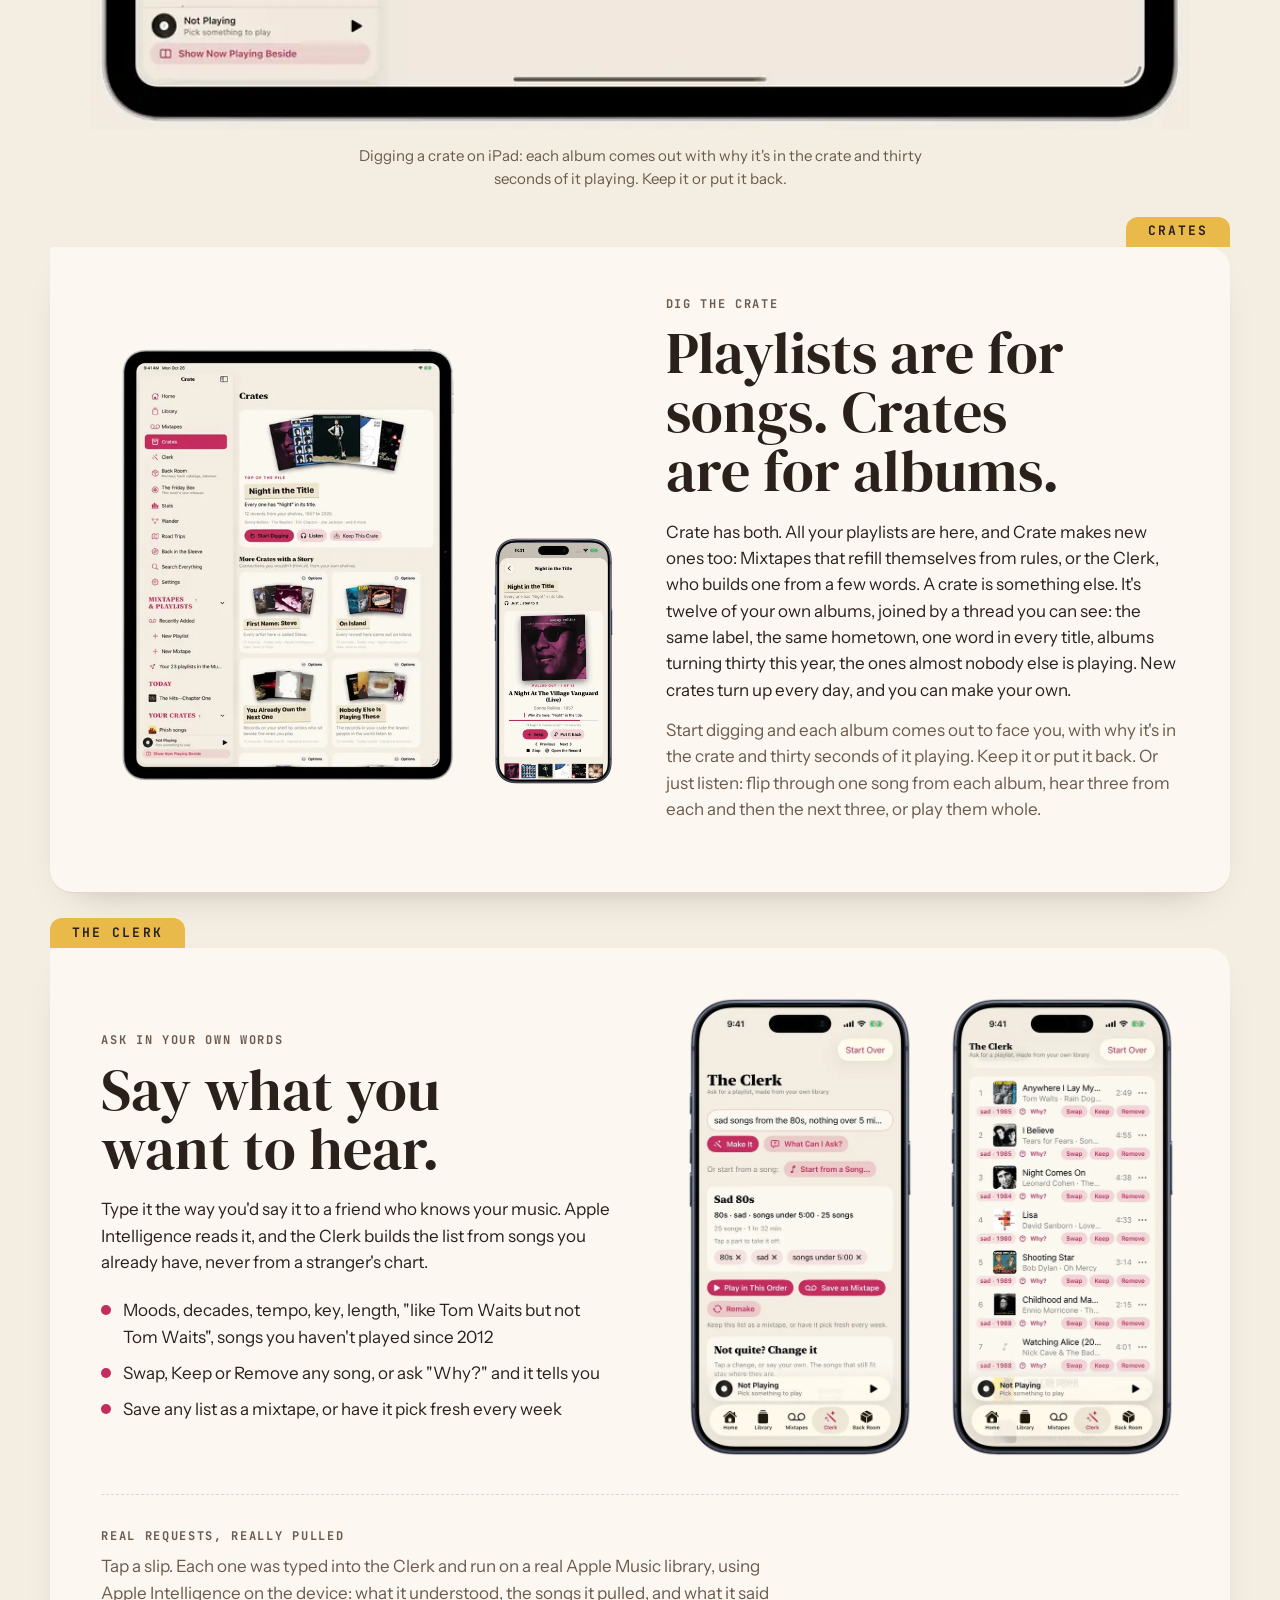
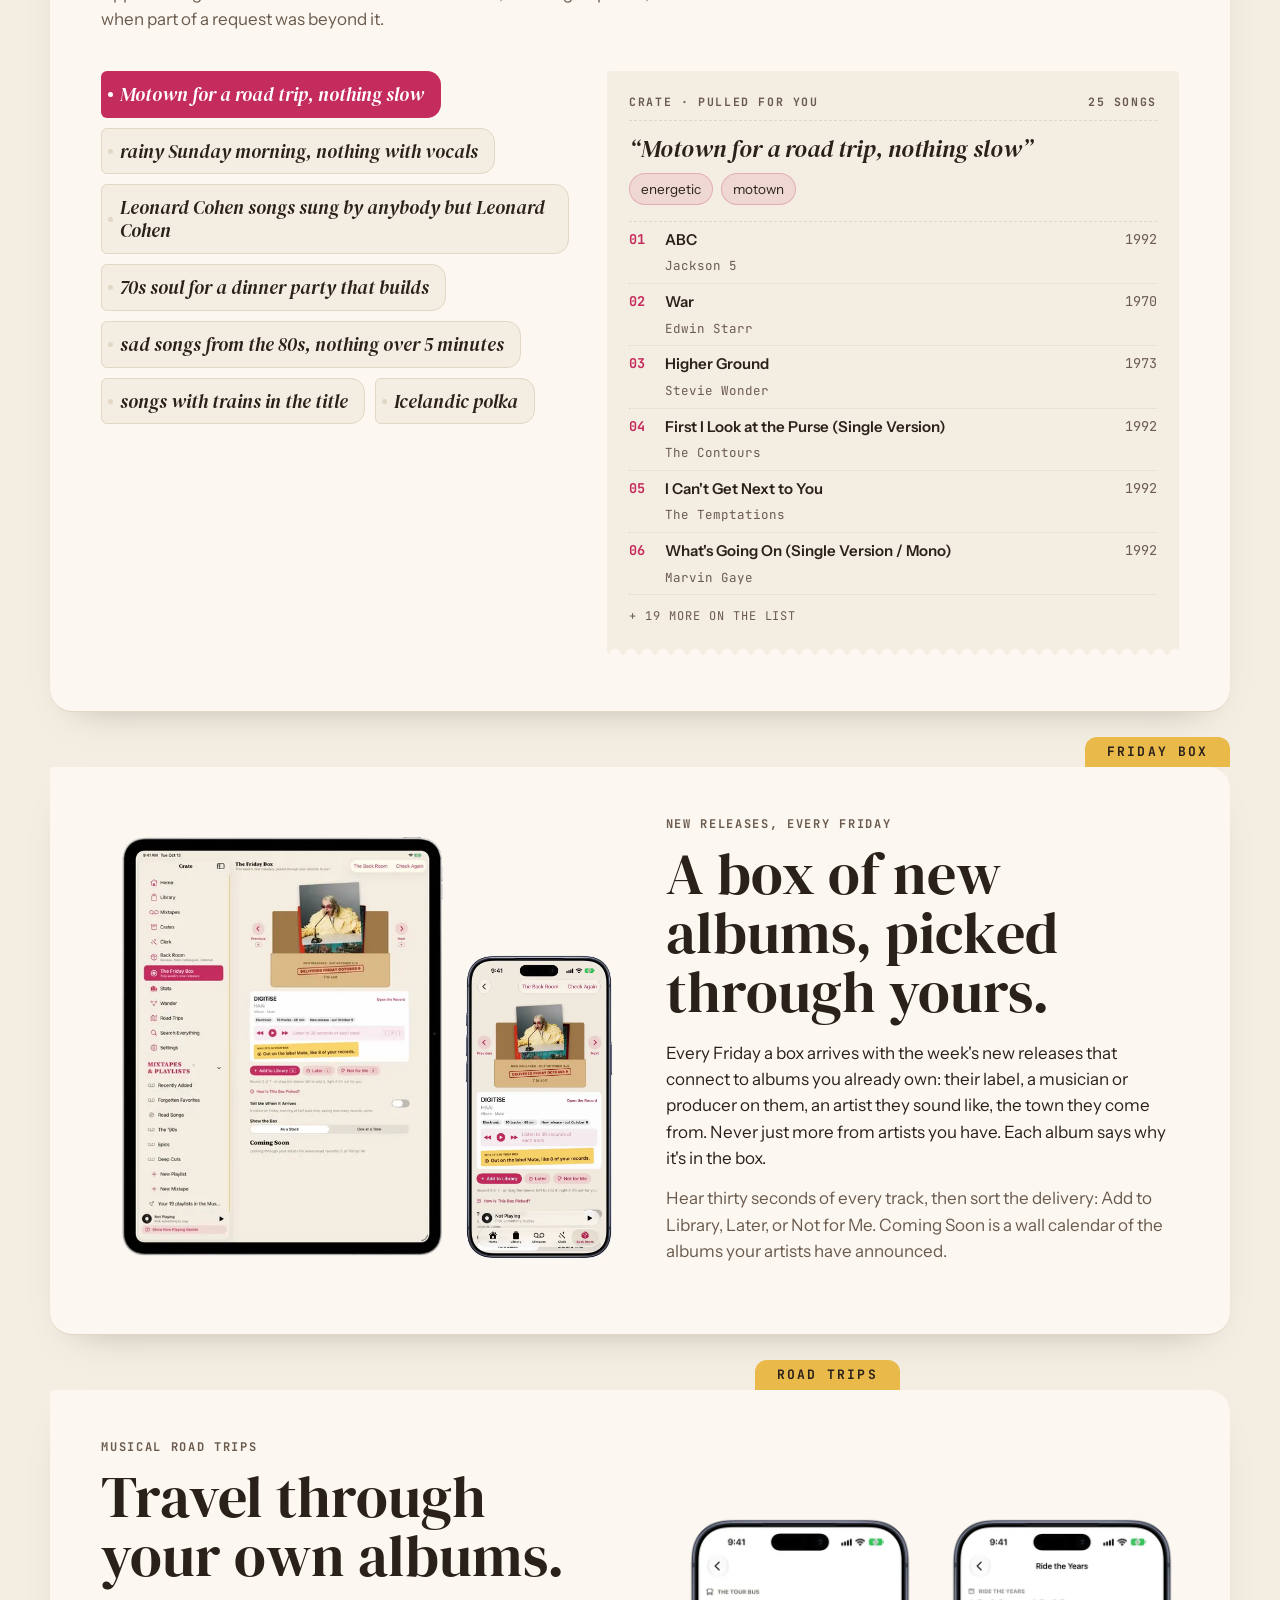
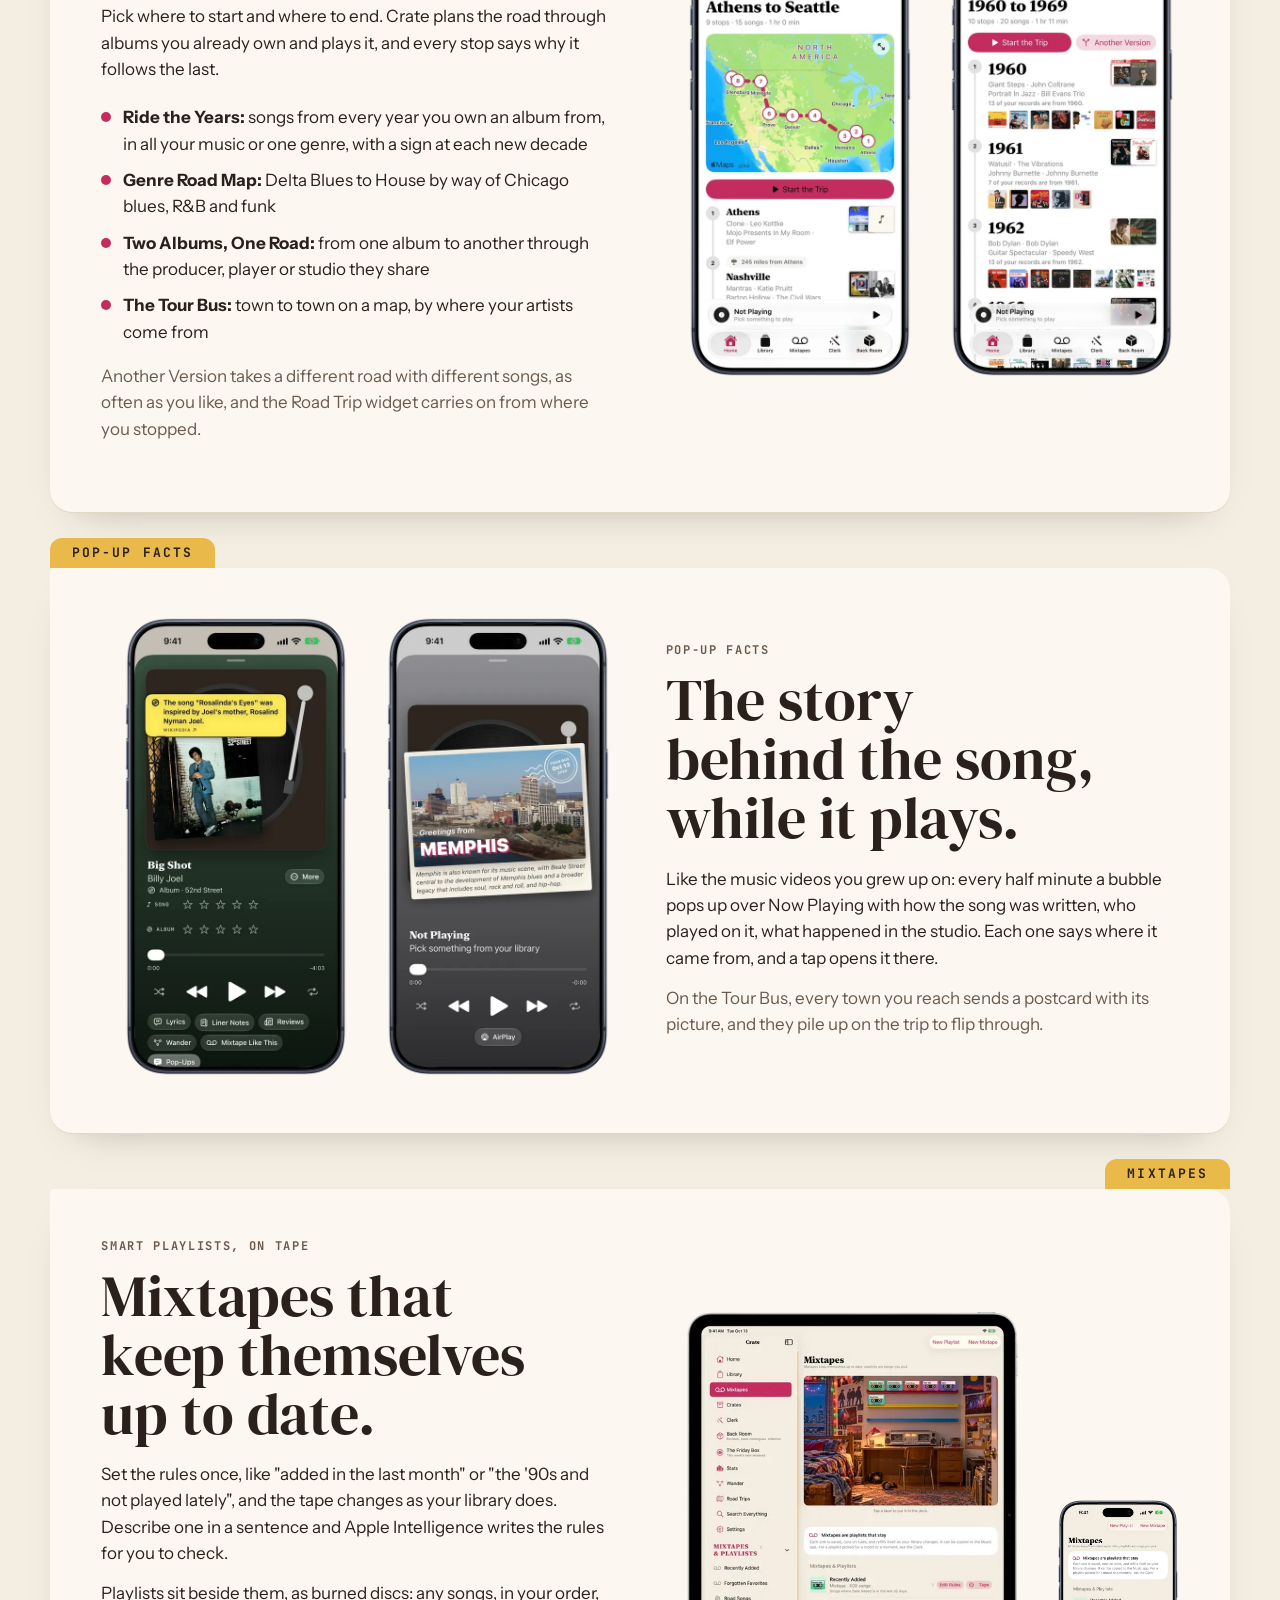
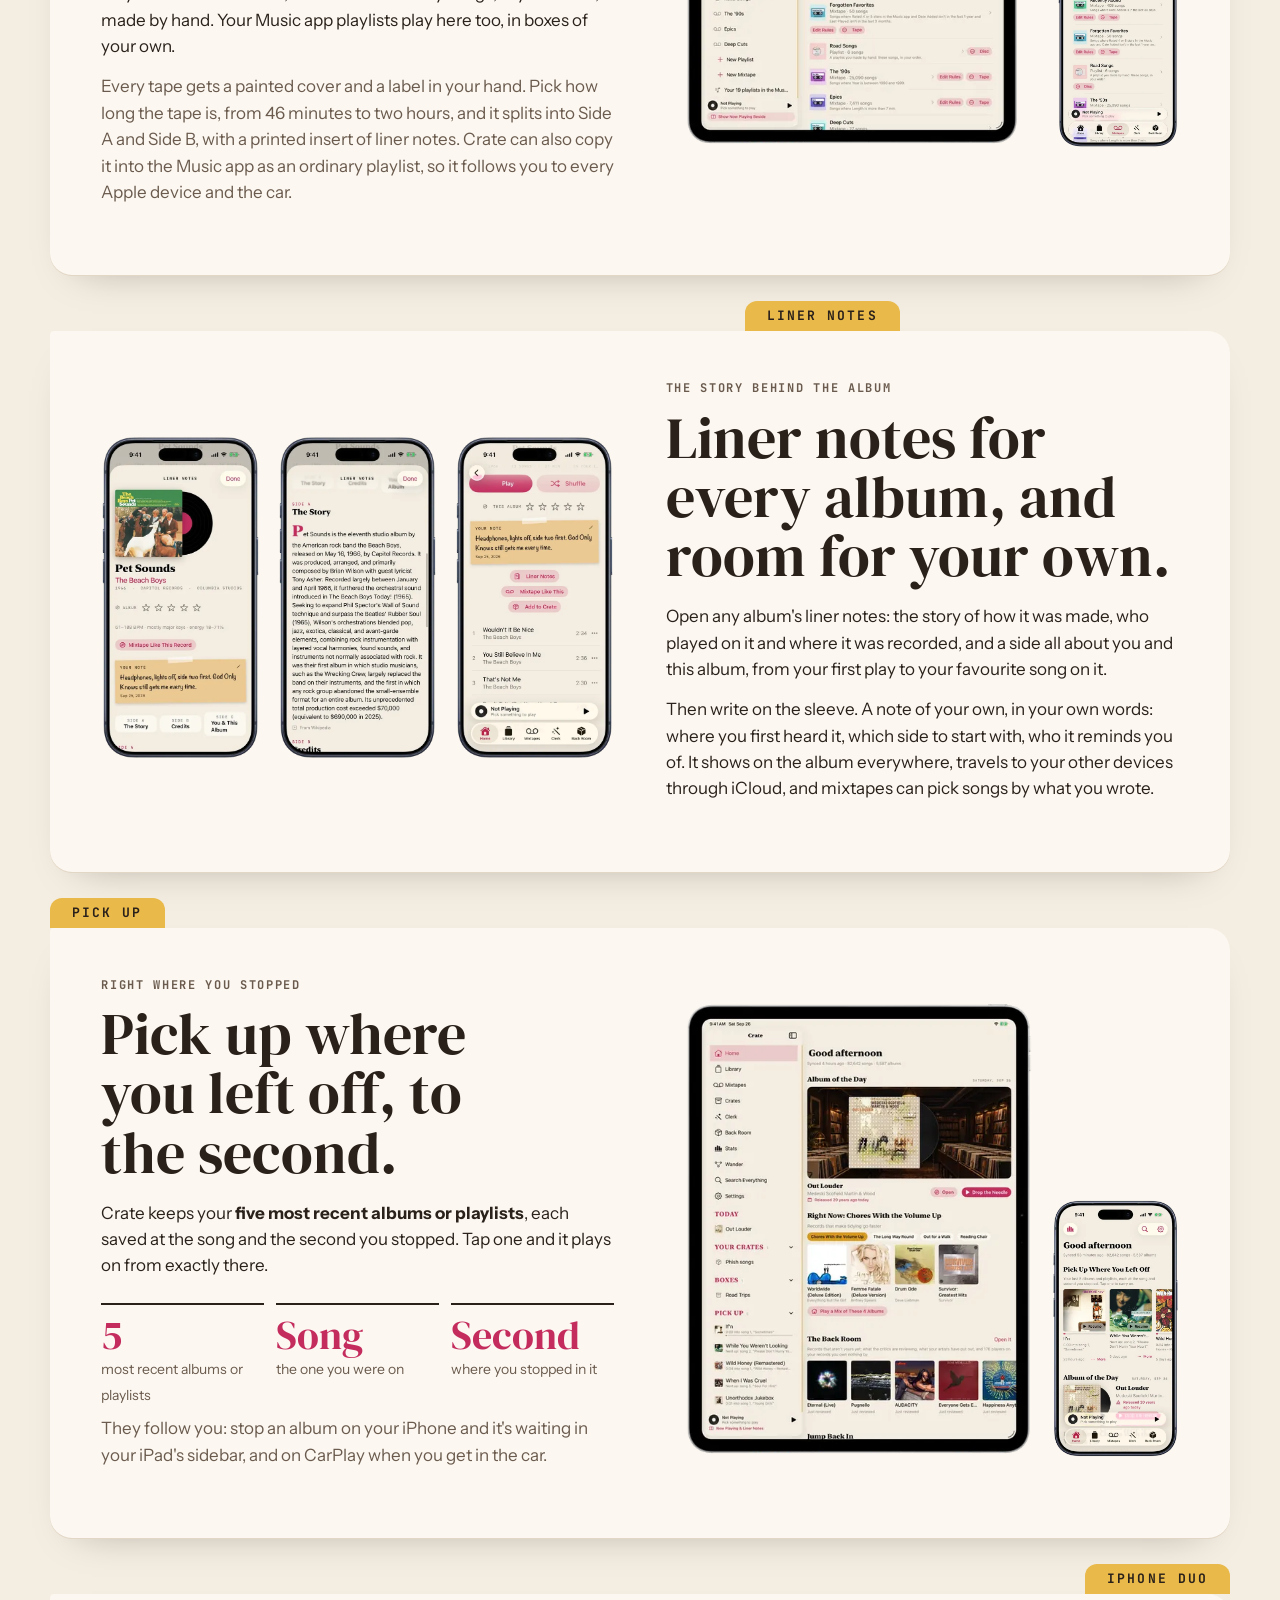
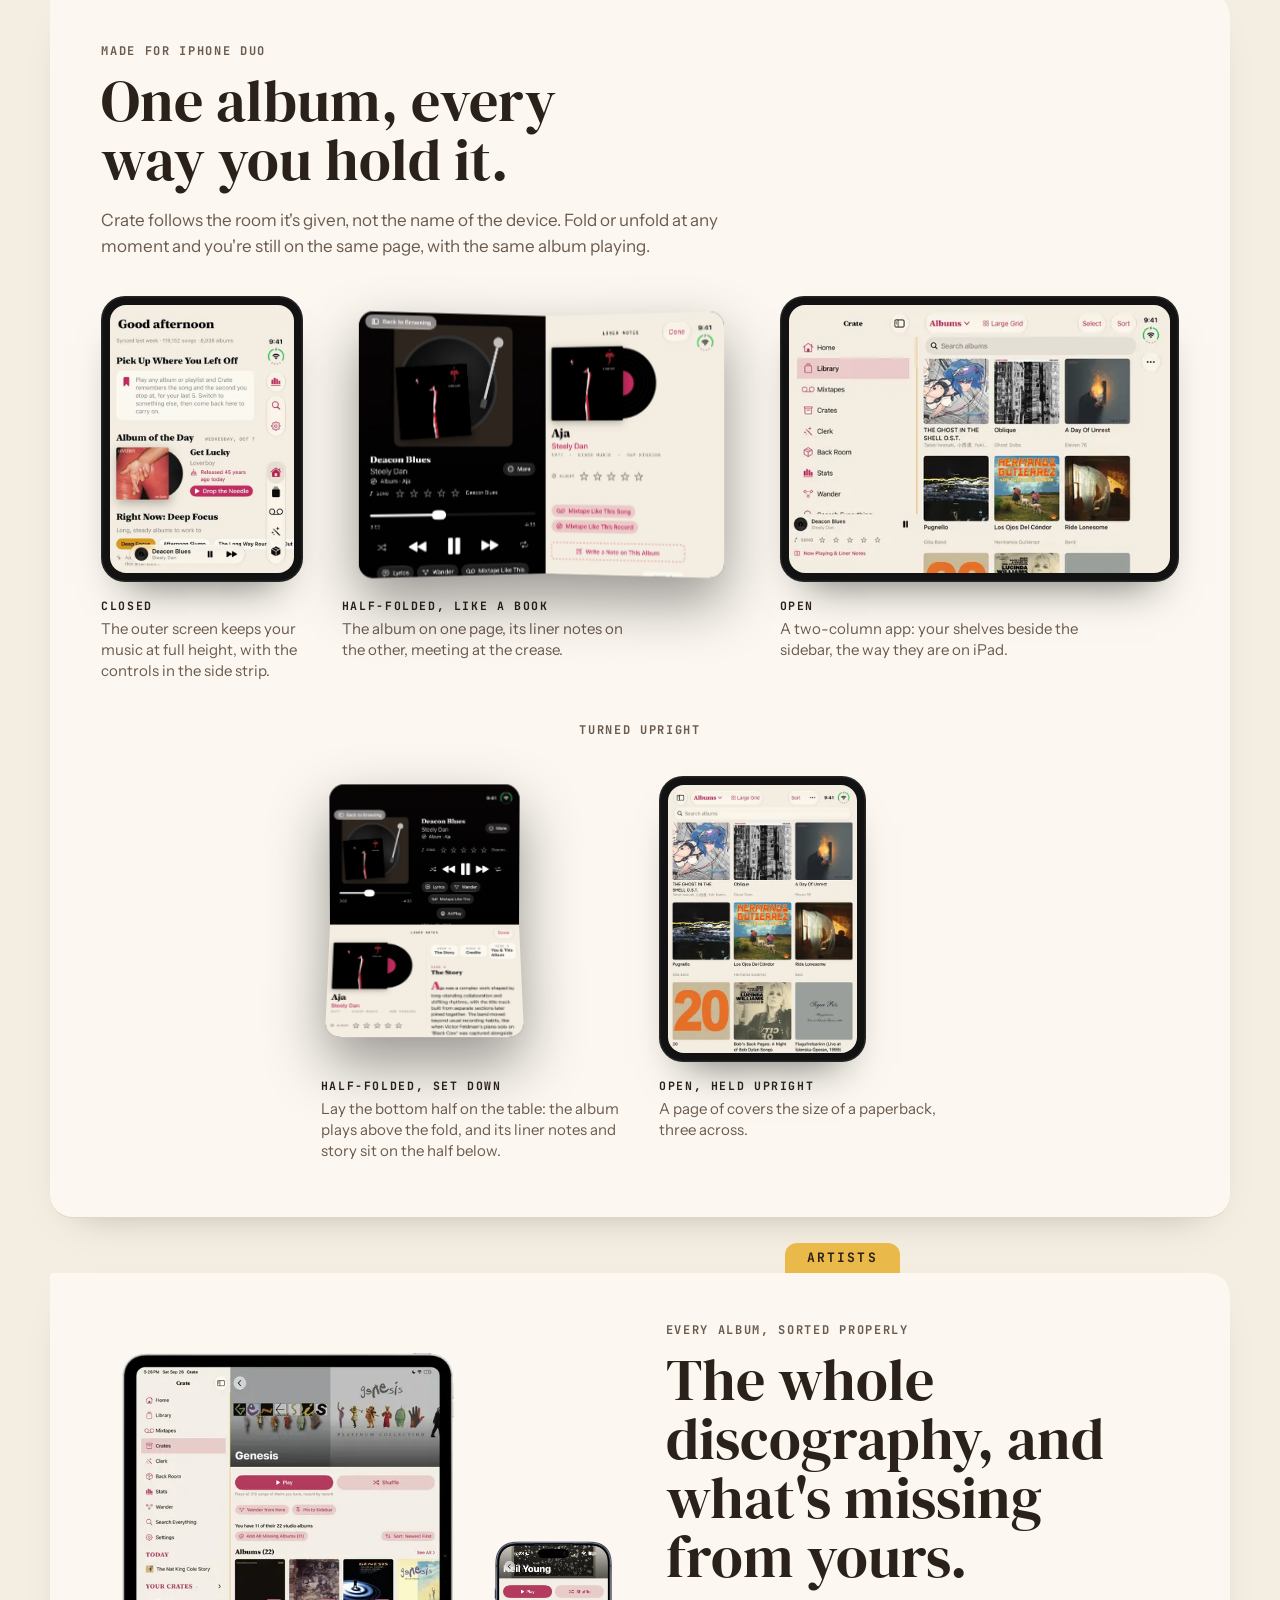
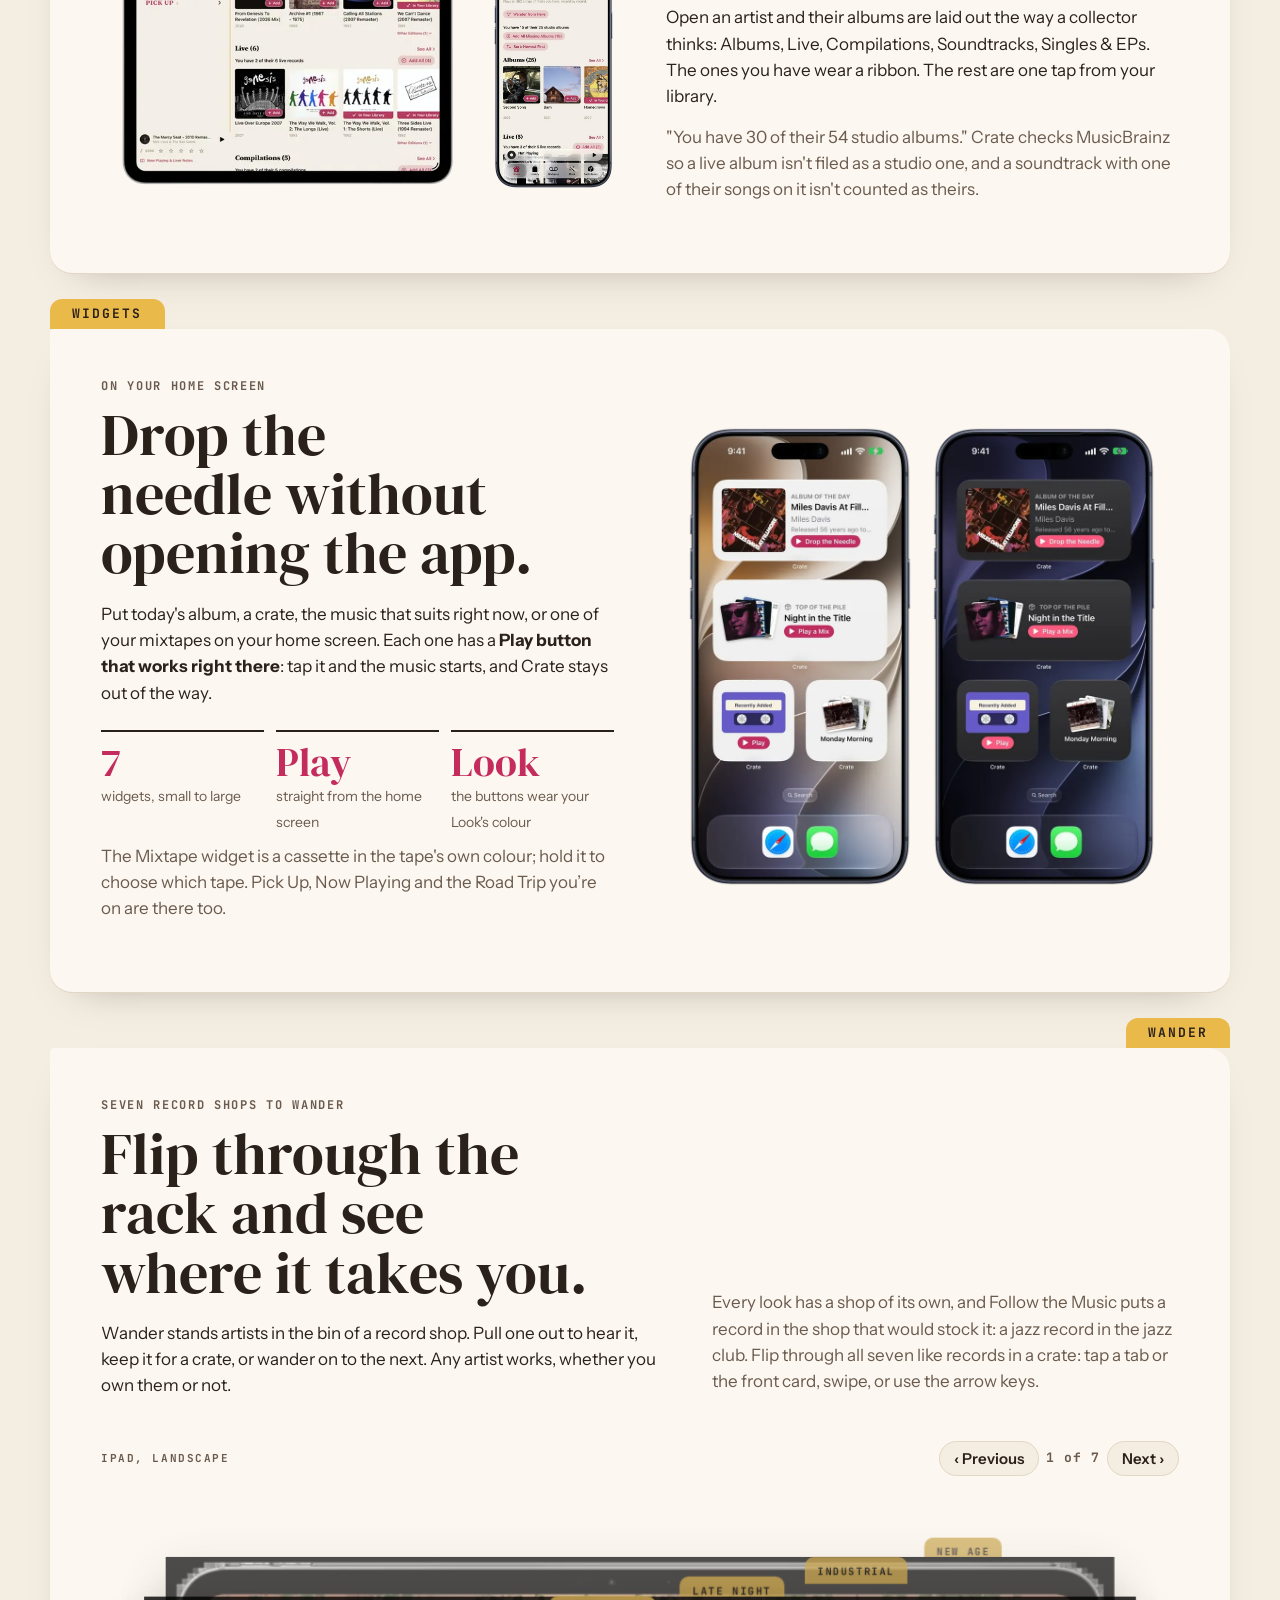
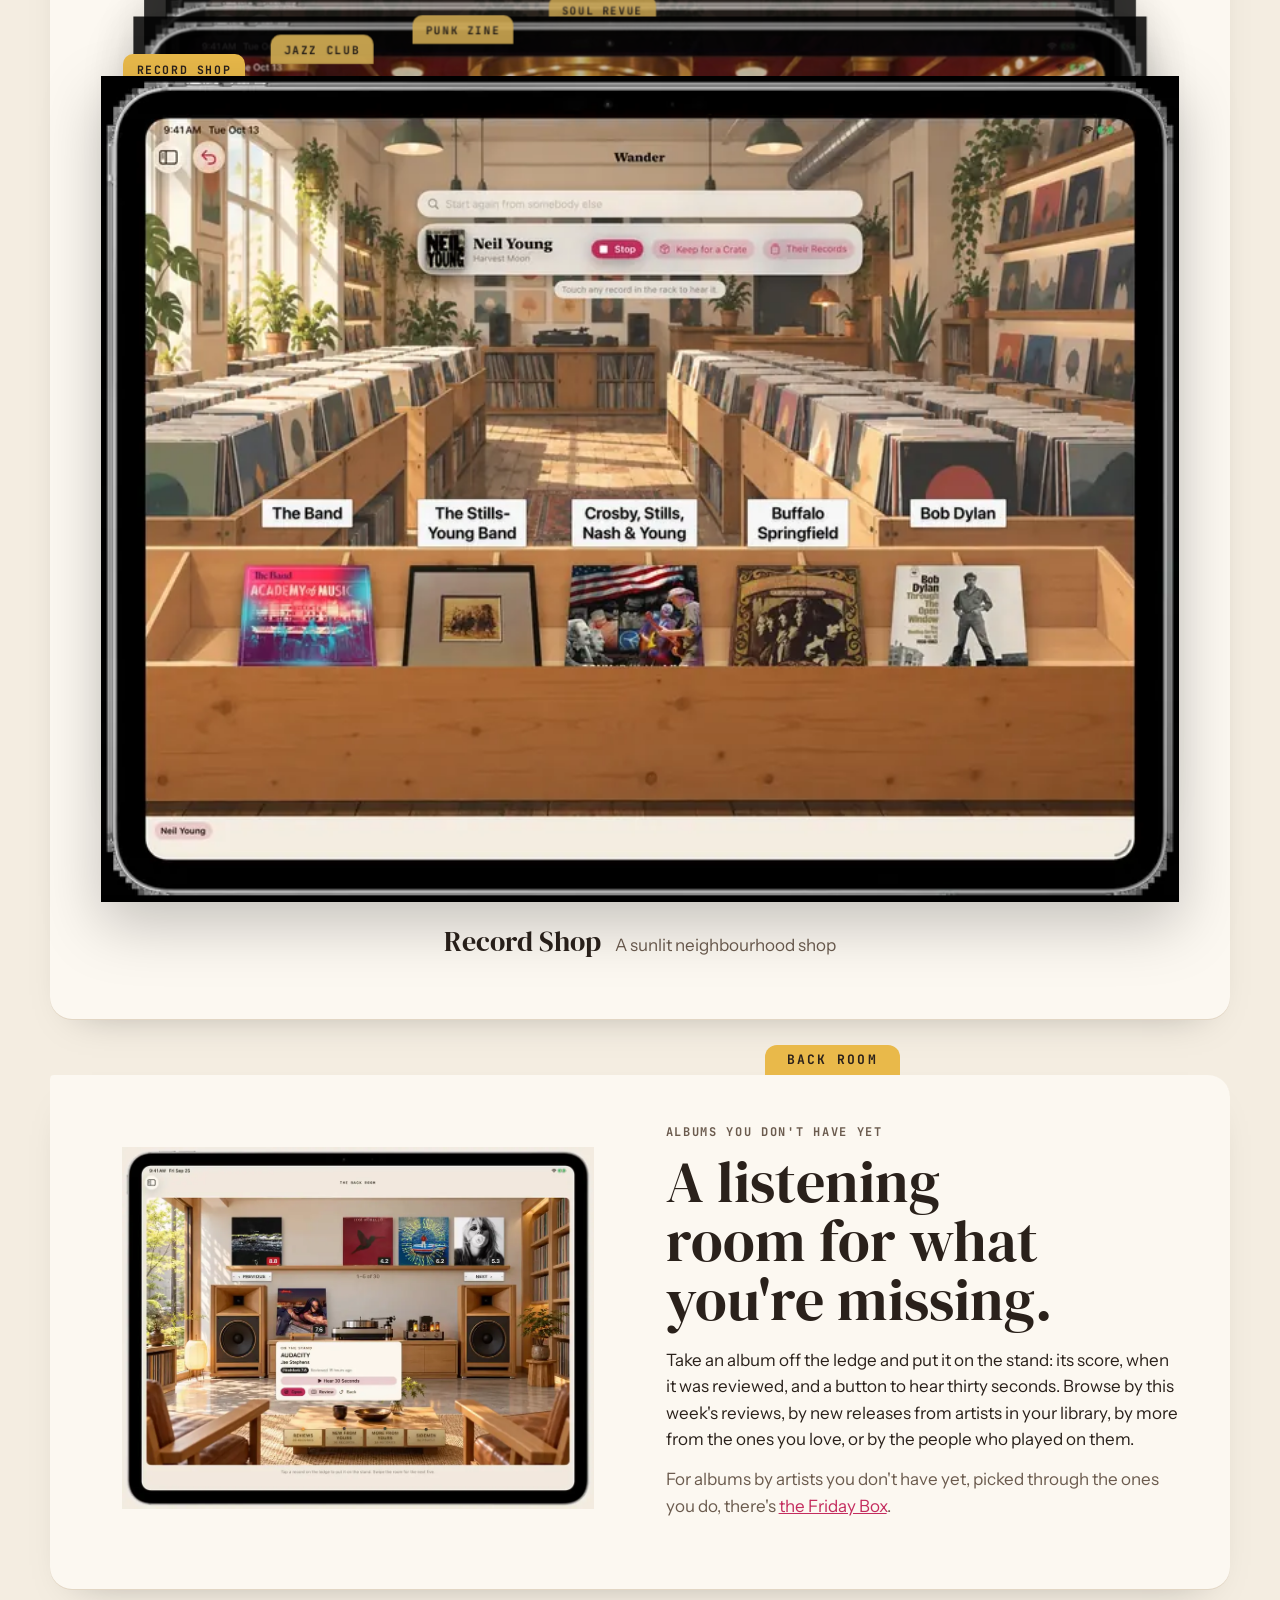
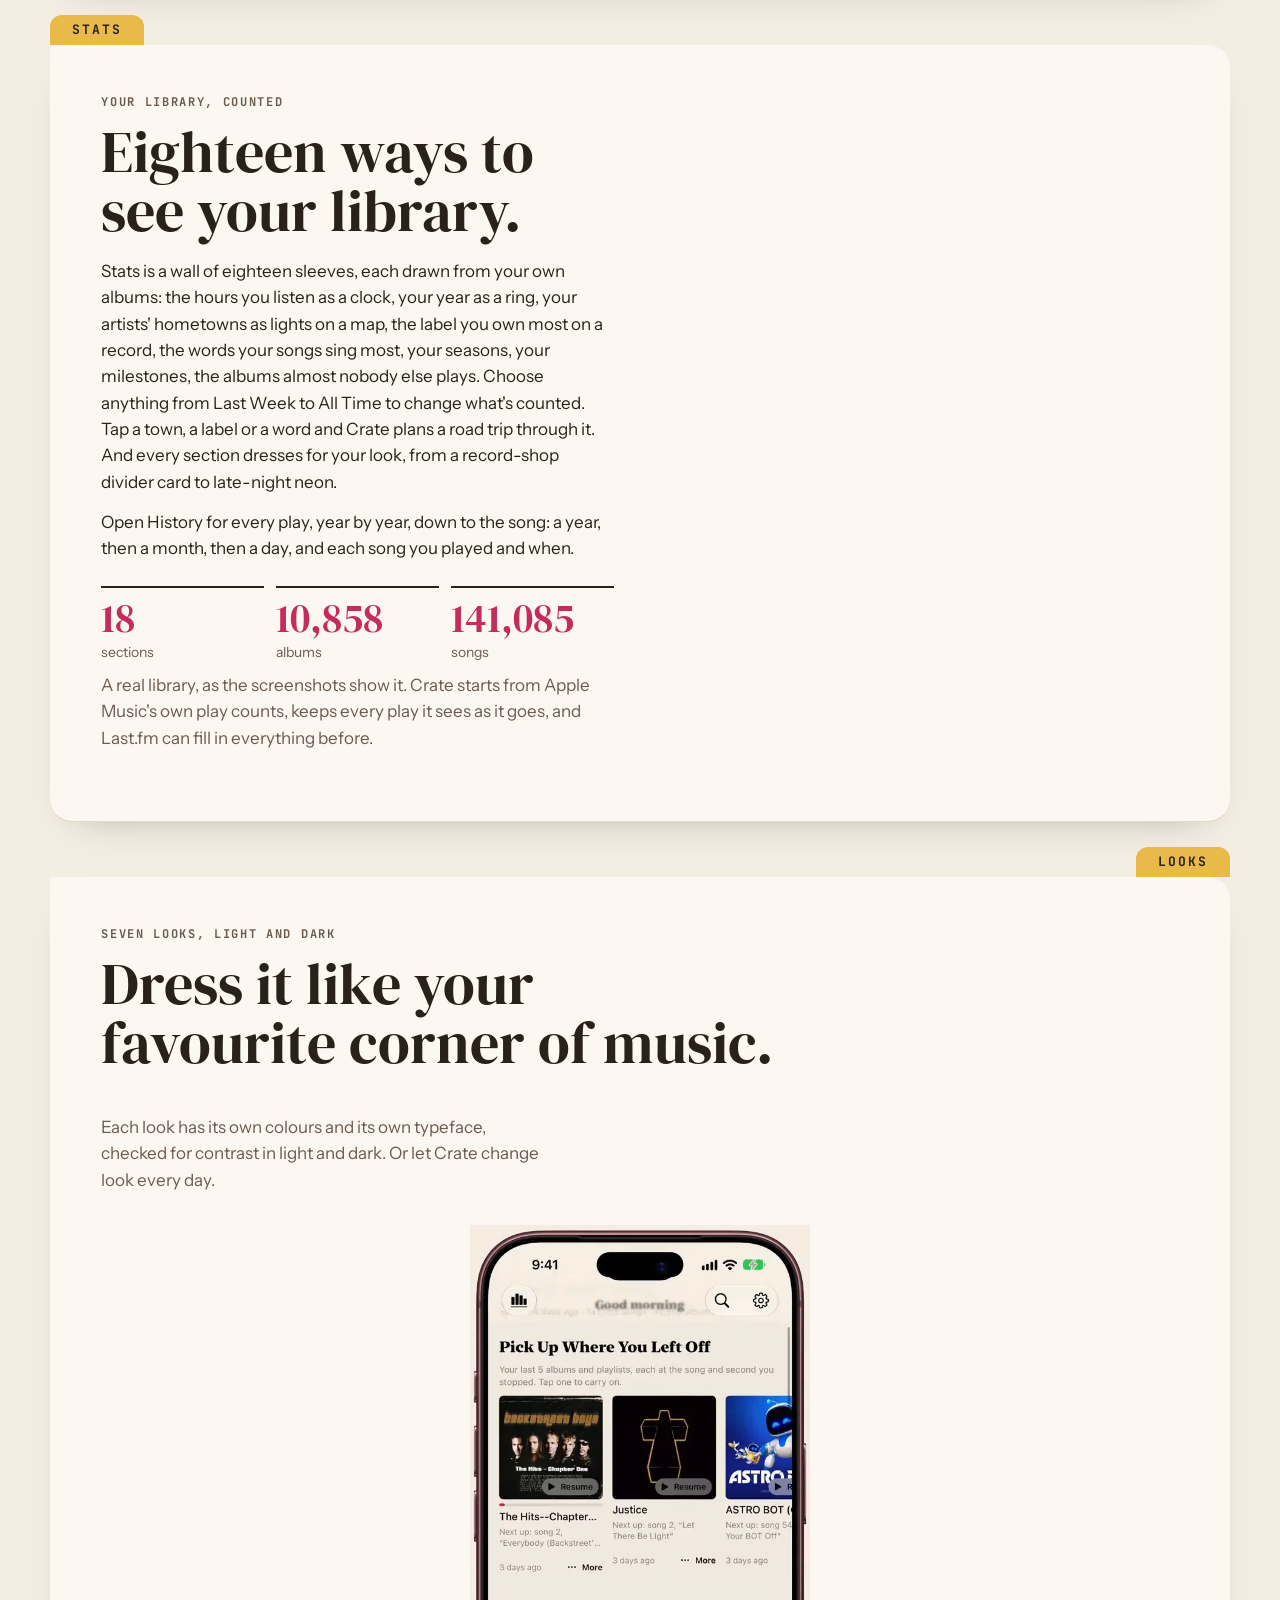
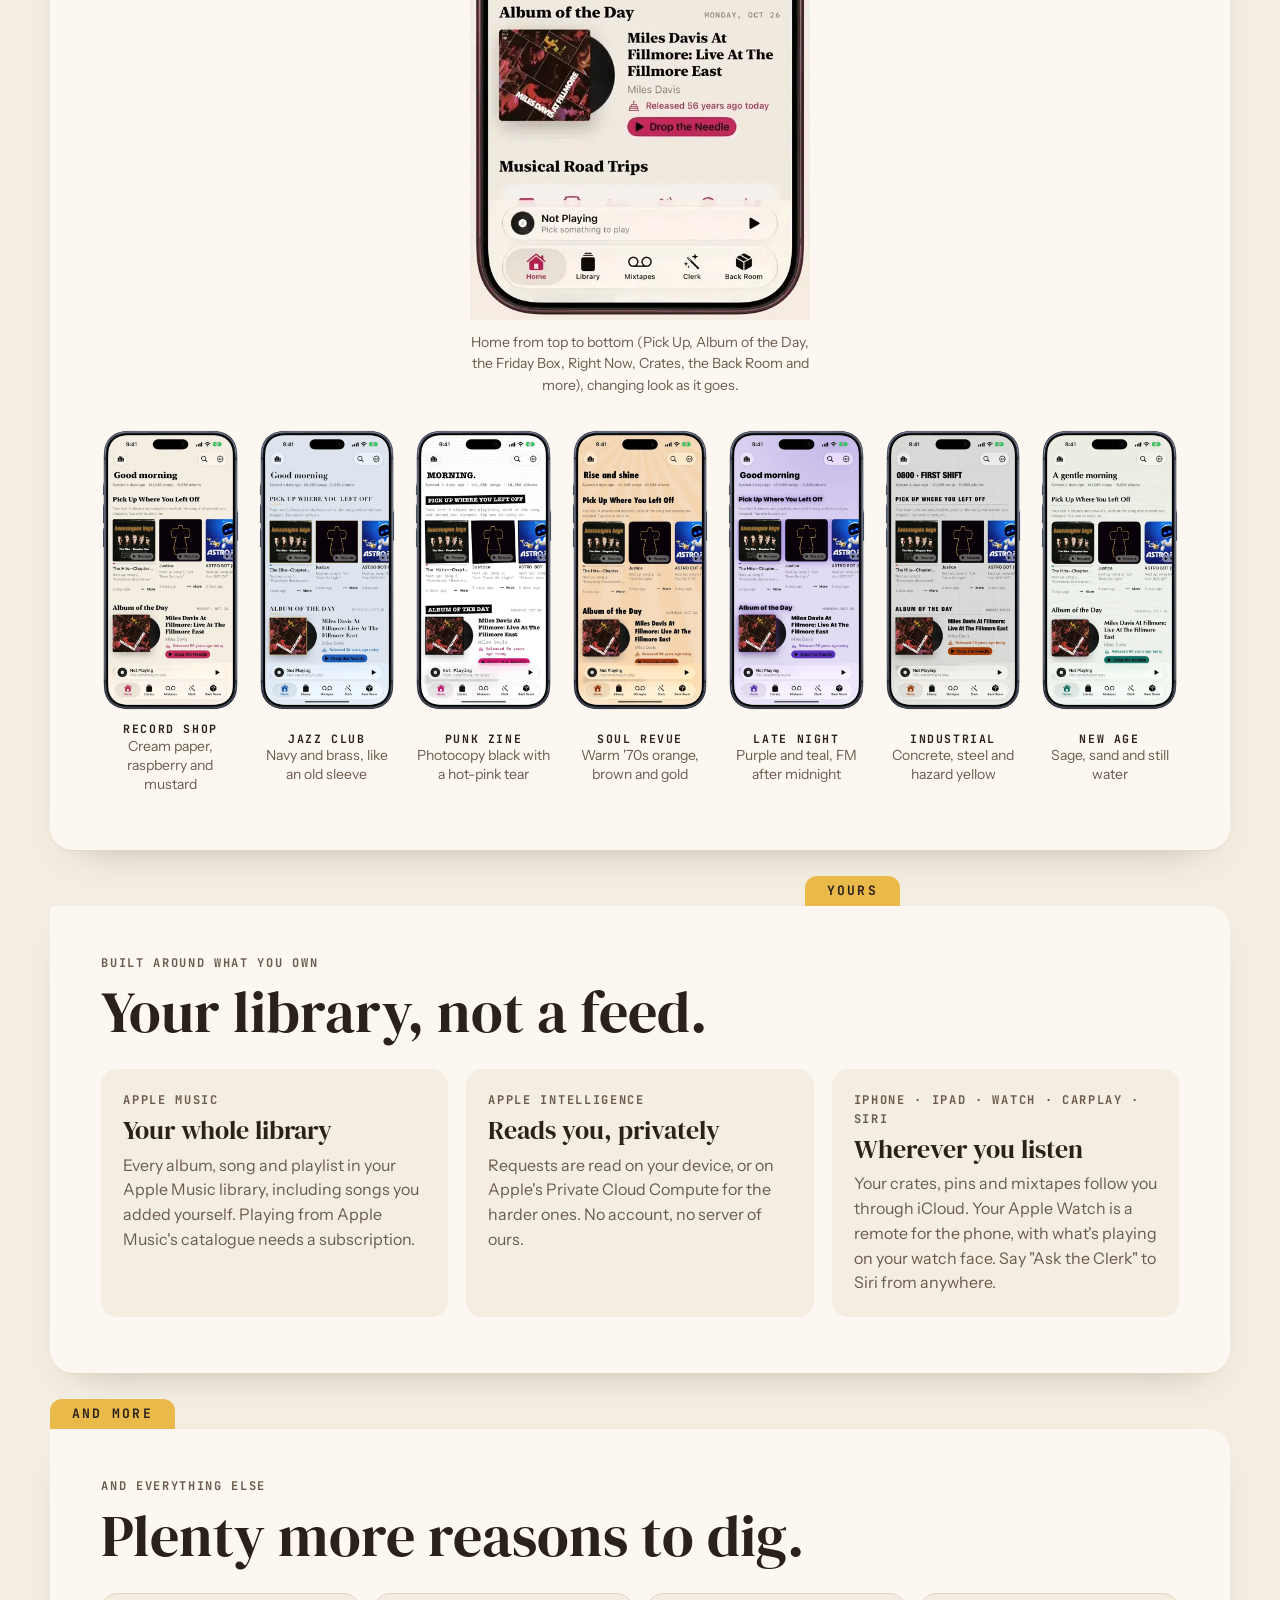
==== commit 5837dc65: "Faster: pictures sized to fit and lazy-loaded, films load when on screen" ====
--- a/index.html
+++ b/index.html
@@ -20,8 +20,9 @@
 <title>Crate Music Library</title>
 <link rel="preconnect" href="https://fonts.googleapis.com">
 <link rel="preconnect" href="https://fonts.gstatic.com" crossorigin>
-<link rel="stylesheet" href="https://fonts.googleapis.com/css2?family=DM+Serif+Display:ital@0;1&family=Instrument+Sans:wght@400;500;600;700&family=JetBrains+Mono:wght@500;700&display=swap">
-<link rel="stylesheet" href="style.css?v=17">
+<link rel="preload" as="style" href="https://fonts.googleapis.com/css2?family=DM+Serif+Display:ital@0;1&family=Instrument+Sans:wght@400;500;600;700&family=JetBrains+Mono:wght@500;700&display=swap" onload="this.onload=null;this.rel='stylesheet'">
+<noscript><link rel="stylesheet" href="https://fonts.googleapis.com/css2?family=DM+Serif+Display:ital@0;1&family=Instrument+Sans:wght@400;500;600;700&family=JetBrains+Mono:wght@500;700&display=swap"></noscript>
+<link rel="stylesheet" href="style.css?v=19">
 <style>
 /* App Store badge (store.js). Apple: 40px minimum height, clear space a quarter of its height,
    never recolored or altered. */
@@ -42,7 +43,8 @@
     </nav>
   </header>
 
-  <section class="hero" id="top">
+  <main style="display:contents">
+<section class="hero" id="top">
     <div>
       <div class="label">Crate Music Library · iPhone &amp; iPad</div>
       <h1>Your music is personal. <em>Your app should be too.</em></h1>
@@ -50,20 +52,20 @@
       <div class="pills">
         <a class="pill solid" data-beta hidden href="#" aria-label="Try the Crate beta, free on TestFlight"><svg class="tf-mark" viewBox="0 0 24 24" width="16" height="16" aria-hidden="true" focusable="false"><path fill="currentColor" d="M21.9 2.1 2.6 9.9l6.6 2.6z"/><path fill="currentColor" d="M22.6 2.8 9.9 13.1l4.9 8.6z"/><path fill="currentColor" opacity=".5" d="M9.9 13.9v4.6l2.6-3z"/></svg>Try the beta, free on TestFlight</a>
         <span class="pill" data-store-soon><span class="dot"></span>Coming soon to the App Store</span>
-        <a class="store-badge" data-store-live hidden href="#" aria-label="Download Crate on the App Store"><picture><source srcset="img/app-store-badge-white.svg" media="(prefers-color-scheme: dark)"><img src="img/app-store-badge-black.svg" alt="Download on the App Store" width="132" height="44"></picture></a>
+        <a class="store-badge" data-store-live hidden href="#" aria-label="Download Crate on the App Store"><picture><source srcset="img/app-store-badge-white.svg" media="(prefers-color-scheme: dark)"><img decoding="async" src="img/app-store-badge-black.svg" alt="Download on the App Store" width="132" height="44"></picture></a>
         <span class="pill">For Apple Music</span>
         <a class="pill discord" data-discord href="support.html#community"><svg viewBox="0 0 24 24" aria-hidden="true" fill="currentColor"><path d="M20.3 4.4A19.8 19.8 0 0 0 15.4 3l-.6 1.3a18.4 18.4 0 0 0-5.6 0L8.6 3a19.7 19.7 0 0 0-4.9 1.5C.6 9.1-.3 13.6.1 18.1a19.9 19.9 0 0 0 6 3l1.3-2.1a12.9 12.9 0 0 1-2-1l.5-.4a14.2 14.2 0 0 0 12.2 0l.5.4a12.9 12.9 0 0 1-2.1 1l1.3 2.1a19.8 19.8 0 0 0 6-3c.5-5.2-.8-9.7-3.5-13.7ZM8.3 15.3c-1.2 0-2.2-1.1-2.2-2.4s1-2.4 2.2-2.4 2.2 1.1 2.2 2.4-1 2.4-2.2 2.4Zm7.4 0c-1.2 0-2.2-1.1-2.2-2.4s1-2.4 2.2-2.4 2.2 1.1 2.2 2.4-1 2.4-2.2 2.4Z"/></svg>Join the Discord</a>
       </div>
     </div>
     <div class="hero-art">
-      <picture><source srcset="img/ipad-home-dark.webp" media="(prefers-color-scheme: dark)"><img class="pad" src="img/ipad-home.webp" width="1100" height="1435" alt="Crate on iPad: Home with Album of the Day and The Friday Box, beside the sidebar of every room and your mixtapes and playlists"></picture>
-      <picture><source srcset="img/iphone-home-dark.webp" media="(prefers-color-scheme: dark)"><img class="phone" src="img/iphone-home.webp" width="560" height="1143" alt="Crate on iPhone: Good morning, with albums to pick up where you left off and today's Album of the Day"></picture>
+      <picture><source srcset="img/small/ipad-home-dark-480.webp 480w, img/small/ipad-home-dark-800.webp 800w" sizes="(max-width: 500px) 79vw, (max-width: 1000px) 82vw, 524px" media="(prefers-color-scheme: dark)"><img decoding="async" fetchpriority="high" class="pad" src="img/small/ipad-home-800.webp" srcset="img/small/ipad-home-480.webp 480w, img/small/ipad-home-800.webp 800w" sizes="(max-width: 500px) 79vw, (max-width: 1000px) 82vw, 524px" width="1100" height="1435" alt="Crate on iPad: Home with Album of the Day and The Friday Box, beside the sidebar of every room and your mixtapes and playlists"></picture>
+      <picture><source srcset="img/small/iphone-home-dark-480.webp 480w" sizes="(max-width: 500px) 40vw, (max-width: 1000px) 32vw, 207px" media="(prefers-color-scheme: dark)"><img decoding="async" class="phone" src="img/small/iphone-home-480.webp" srcset="img/small/iphone-home-480.webp 480w" sizes="(max-width: 500px) 40vw, (max-width: 1000px) 32vw, 207px" width="560" height="1143" alt="Crate on iPhone: Good morning, with albums to pick up where you left off and today's Album of the Day"></picture>
     </div>
   </section>
   <figure class="reel">
-    <video id="reel" data-themed="crate-dig" autoplay muted loop playsinline preload="metadata" width="1400" height="1074"
+    <video id="reel" data-themed="crate-dig" autoplay muted loop playsinline preload="none" width="1400" height="1074"
            poster="img/crate-dig-poster.webp" aria-label="Crates on iPad: today's crates, then digging through one, each album coming out with why it's there, one kept and the next put back">
-      <source src="img/crate-dig.mp4" type="video/mp4">
+      <!-- film set by site.js as it comes on screen -->
     </video>
     <figcaption>Digging a crate on iPad: each album comes out with why it's in the crate and thirty seconds of it playing. Keep it or put it back.</figcaption>
   </figure>
@@ -78,8 +80,8 @@
         <p class="soft">Start digging and each album comes out to face you, with why it's in the crate and thirty seconds of it playing. Keep it or put it back. Or just listen: flip through one song from each album, hear three from each and then the next three, or play them whole.</p>
       </div>
       <div class="devices">
-        <picture><source srcset="img/ipad-crates-dark.webp" media="(prefers-color-scheme: dark)"><img class="pad" src="img/ipad-crates.webp" width="1100" height="1435" loading="lazy" alt="Crates on iPad: Night in the Title at the top of the pile, every album with Night in its title fanned under a hand-lettered divider card, with more crates below"></picture>
-        <picture><source srcset="img/iphone-cratedig-dark.webp" media="(prefers-color-scheme: dark)"><img class="phone" src="img/iphone-cratedig.webp" width="560" height="1143" loading="lazy" alt="Digging through a crate on iPhone: Sonny Rollins' A Night at the Village Vanguard pulled out, with why it's in the crate, thirty seconds playing, and Keep or Put It Back"></picture>
+        <picture><source srcset="img/small/ipad-crates-dark-480.webp 480w, img/small/ipad-crates-dark-800.webp 800w" sizes="(max-width: 500px) 52vw, (max-width: 1000px) 59vw, 332px" media="(prefers-color-scheme: dark)"><img decoding="async" class="pad" src="img/small/ipad-crates-800.webp" srcset="img/small/ipad-crates-480.webp 480w, img/small/ipad-crates-800.webp 800w" sizes="(max-width: 500px) 52vw, (max-width: 1000px) 59vw, 332px" width="1100" height="1435" loading="lazy" alt="Crates on iPad: Night in the Title at the top of the pile, every album with Night in its title fanned under a hand-lettered divider card, with more crates below"></picture>
+        <picture><source srcset="img/small/iphone-cratedig-dark-480.webp 480w" sizes="(max-width: 500px) 19vw, (max-width: 1000px) 21vw, 120px" media="(prefers-color-scheme: dark)"><img decoding="async" class="phone" src="img/small/iphone-cratedig-480.webp" srcset="img/small/iphone-cratedig-480.webp 480w" sizes="(max-width: 500px) 19vw, (max-width: 1000px) 21vw, 120px" width="560" height="1143" loading="lazy" alt="Digging through a crate on iPhone: Sonny Rollins' A Night at the Village Vanguard pulled out, with why it's in the crate, thirty seconds playing, and Keep or Put It Back"></picture>
       </div>
     </div>
   </section>
@@ -97,8 +99,8 @@
         </ul>
       </div>
       <div class="devices two-phones">
-        <picture><source srcset="img/iphone-clerk-dark.webp" media="(prefers-color-scheme: dark)"><img class="phone" src="img/iphone-clerk.webp" width="560" height="1145" alt="The Clerk on iPhone reading a request into the parts 80s, sad and songs under five minutes"></picture>
-        <picture><source srcset="img/iphone-clerk-list-dark.webp" media="(prefers-color-scheme: dark)"><img class="phone" src="img/iphone-clerk-list.webp" width="560" height="1145" alt="The Clerk's list on iPhone, each song with its mood and year, and Why, Swap, Keep and Remove"></picture>
+        <picture><source srcset="img/small/iphone-clerk-dark-480.webp 480w" sizes="(max-width: 500px) 35vw, (max-width: 1000px) 38vw, 222px" media="(prefers-color-scheme: dark)"><img decoding="async" loading="lazy" class="phone" src="img/small/iphone-clerk-480.webp" srcset="img/small/iphone-clerk-480.webp 480w" sizes="(max-width: 500px) 35vw, (max-width: 1000px) 38vw, 222px" width="560" height="1145" alt="The Clerk on iPhone reading a request into the parts 80s, sad and songs under five minutes"></picture>
+        <picture><source srcset="img/small/iphone-clerk-list-dark-480.webp 480w" sizes="(max-width: 500px) 35vw, (max-width: 1000px) 38vw, 222px" media="(prefers-color-scheme: dark)"><img decoding="async" loading="lazy" class="phone" src="img/small/iphone-clerk-list-480.webp" srcset="img/small/iphone-clerk-list-480.webp 480w" sizes="(max-width: 500px) 35vw, (max-width: 1000px) 38vw, 222px" width="560" height="1145" alt="The Clerk's list on iPhone, each song with its mood and year, and Why, Swap, Keep and Remove"></picture>
       </div>
     </div>
       <div class="counter">
@@ -120,10 +122,10 @@
         <p class="soft">Hear thirty seconds of every track, then sort the delivery: Add to Library, Later, or Not for Me. Coming Soon is a wall calendar of the albums your artists have announced.</p>
       </div>
       <div class="devices">
-        <picture><source srcset="img/ipad-fridaybox-dark.webp" media="(prefers-color-scheme: dark)"><img class="pad" src="img/ipad-fridaybox.webp" width="1100" height="1435" loading="lazy" alt="The Friday Box on iPad: this week's new albums standing in an open box, the front one lifted out, with why it's in the box and a listening post"></picture>
-        <video class="phone moving" data-themed="fridaybox-loop" autoplay muted loop playsinline preload="metadata" width="560" height="1142"
+        <picture><source srcset="img/small/ipad-fridaybox-dark-480.webp 480w, img/small/ipad-fridaybox-dark-800.webp 800w" sizes="(max-width: 500px) 51vw, (max-width: 1000px) 56vw, 322px" media="(prefers-color-scheme: dark)"><img decoding="async" class="pad" src="img/small/ipad-fridaybox-800.webp" srcset="img/small/ipad-fridaybox-480.webp 480w, img/small/ipad-fridaybox-800.webp 800w" sizes="(max-width: 500px) 51vw, (max-width: 1000px) 56vw, 322px" width="1100" height="1435" loading="lazy" alt="The Friday Box on iPad: this week's new albums standing in an open box, the front one lifted out, with why it's in the box and a listening post"></picture>
+        <video class="phone moving" data-themed="fridaybox-loop" autoplay muted loop playsinline preload="none" width="560" height="1142"
                poster="img/fridaybox-loop-poster.webp" aria-label="The Friday Box on iPhone, going through this week's seven albums one after another, each lifted out of the box with the reasons it was picked">
-          <source src="img/fridaybox-loop.mp4" type="video/mp4">
+          <!-- film set by site.js as it comes on screen -->
         </video>
       </div>
     </div>
@@ -144,8 +146,8 @@
         <p class="soft">Another Version takes a different road with different songs, as often as you like, and the Road Trip widget carries on from where you stopped.</p>
       </div>
       <div class="devices two-phones">
-        <picture><source srcset="img/iphone-roadtrip-tour-dark.webp" media="(prefers-color-scheme: dark)"><img class="phone" src="img/iphone-roadtrip-tour.webp" width="560" height="1143" loading="lazy" alt="The Tour Bus on iPhone: Athens to Seattle on a map, stopping in towns along the way, with the albums from each"></picture>
-        <picture><source srcset="img/iphone-roadtrip-years-dark.webp" media="(prefers-color-scheme: dark)"><img class="phone" src="img/iphone-roadtrip-years.webp" width="560" height="1143" loading="lazy" alt="Ride the Years on iPhone: 1960 to 1969, two songs a year, with how many of your albums are from each year and their covers"></picture>
+        <picture><source srcset="img/small/iphone-roadtrip-tour-dark-480.webp 480w" sizes="(max-width: 500px) 35vw, (max-width: 1000px) 38vw, 222px" media="(prefers-color-scheme: dark)"><img decoding="async" class="phone" src="img/small/iphone-roadtrip-tour-480.webp" srcset="img/small/iphone-roadtrip-tour-480.webp 480w" sizes="(max-width: 500px) 35vw, (max-width: 1000px) 38vw, 222px" width="560" height="1143" loading="lazy" alt="The Tour Bus on iPhone: Athens to Seattle on a map, stopping in towns along the way, with the albums from each"></picture>
+        <picture><source srcset="img/small/iphone-roadtrip-years-dark-480.webp 480w" sizes="(max-width: 500px) 35vw, (max-width: 1000px) 38vw, 222px" media="(prefers-color-scheme: dark)"><img decoding="async" class="phone" src="img/small/iphone-roadtrip-years-480.webp" srcset="img/small/iphone-roadtrip-years-480.webp 480w" sizes="(max-width: 500px) 35vw, (max-width: 1000px) 38vw, 222px" width="560" height="1143" loading="lazy" alt="Ride the Years on iPhone: 1960 to 1969, two songs a year, with how many of your albums are from each year and their covers"></picture>
       </div>
     </div>
   </section>
@@ -159,8 +161,8 @@
         <p class="soft">On the Tour Bus, every town you reach sends a postcard with its picture, and they pile up on the trip to flip through.</p>
       </div>
       <div class="devices two-phones">
-        <picture><source srcset="img/iphone-popup-dark.webp" media="(prefers-color-scheme: dark)"><img class="phone" src="img/iphone-popup.webp" width="560" height="1143" loading="lazy" alt="Now Playing on iPhone: Big Shot by Billy Joel, with a Pop-Up Fact over the album about the song Rosalinda's Eyes"></picture>
-        <picture><source srcset="img/iphone-postcard-dark.webp" media="(prefers-color-scheme: dark)"><img class="phone" src="img/iphone-postcard.webp" width="560" height="1143" loading="lazy" alt="A postcard from Memphis on the Tour Bus, over Now Playing"></picture>
+        <picture><source srcset="img/small/iphone-popup-dark-480.webp 480w" sizes="(max-width: 500px) 35vw, (max-width: 1000px) 38vw, 222px" media="(prefers-color-scheme: dark)"><img decoding="async" class="phone" src="img/small/iphone-popup-480.webp" srcset="img/small/iphone-popup-480.webp 480w" sizes="(max-width: 500px) 35vw, (max-width: 1000px) 38vw, 222px" width="560" height="1143" loading="lazy" alt="Now Playing on iPhone: Big Shot by Billy Joel, with a Pop-Up Fact over the album about the song Rosalinda's Eyes"></picture>
+        <picture><source srcset="img/small/iphone-postcard-dark-480.webp 480w" sizes="(max-width: 500px) 35vw, (max-width: 1000px) 38vw, 222px" media="(prefers-color-scheme: dark)"><img decoding="async" class="phone" src="img/small/iphone-postcard-480.webp" srcset="img/small/iphone-postcard-480.webp 480w" sizes="(max-width: 500px) 35vw, (max-width: 1000px) 38vw, 222px" width="560" height="1143" loading="lazy" alt="A postcard from Memphis on the Tour Bus, over Now Playing"></picture>
       </div>
     </div>
   </section>
@@ -175,8 +177,8 @@
         <p class="soft">Every tape gets a painted cover and a label in your hand. Pick how long the tape is, from 46 minutes to two hours, and it splits into Side A and Side B, with a printed insert of liner notes. Crate can also copy it into the Music app as an ordinary playlist, so it follows you to every Apple device and the car.</p>
       </div>
       <div class="devices">
-        <picture><source srcset="img/ipad-mixtapes-dark.webp" media="(prefers-color-scheme: dark)"><img class="pad" src="img/ipad-mixtapes.webp" width="1100" height="1435" alt="The Mixtapes room on iPad: a painted bedroom with a tape deck and cassettes on the shelf, above your mixtapes and playlists"></picture>
-        <picture><source srcset="img/iphone-mixtapes-dark.webp" media="(prefers-color-scheme: dark)"><img class="phone" src="img/iphone-mixtapes.webp" width="560" height="1143" alt="Mixtapes and playlists on iPhone: Recently Added and Forgotten Favorites on tape, Road Songs on a burned disc, and The '90s"></picture>
+        <picture><source srcset="img/small/ipad-mixtapes-dark-480.webp 480w, img/small/ipad-mixtapes-dark-800.webp 800w" sizes="(max-width: 500px) 52vw, (max-width: 1000px) 59vw, 332px" media="(prefers-color-scheme: dark)"><img decoding="async" loading="lazy" class="pad" src="img/small/ipad-mixtapes-800.webp" srcset="img/small/ipad-mixtapes-480.webp 480w, img/small/ipad-mixtapes-800.webp 800w" sizes="(max-width: 500px) 52vw, (max-width: 1000px) 59vw, 332px" width="1100" height="1435" alt="The Mixtapes room on iPad: a painted bedroom with a tape deck and cassettes on the shelf, above your mixtapes and playlists"></picture>
+        <picture><source srcset="img/small/iphone-mixtapes-dark-480.webp 480w" sizes="(max-width: 500px) 19vw, (max-width: 1000px) 21vw, 120px" media="(prefers-color-scheme: dark)"><img decoding="async" loading="lazy" class="phone" src="img/small/iphone-mixtapes-480.webp" srcset="img/small/iphone-mixtapes-480.webp 480w" sizes="(max-width: 500px) 19vw, (max-width: 1000px) 21vw, 120px" width="560" height="1143" alt="Mixtapes and playlists on iPhone: Recently Added and Forgotten Favorites on tape, Road Songs on a burned disc, and The '90s"></picture>
       </div>
     </div>
   </section>
@@ -190,9 +192,9 @@
         <p>Then write on the sleeve. A note of your own, in your own words: where you first heard it, which side to start with, who it reminds you of. It shows on the album everywhere, travels to your other devices through iCloud, and mixtapes can pick songs by what you wrote.</p>
       </div>
       <div class="devices three-phones">
-        <img class="phone" src="img/iphone-liner.webp" width="560" height="1145" loading="lazy" alt="Liner notes for Pet Sounds on iPhone: the album, your handwritten note, and sides for the story, credits, and you and this album">
-        <img class="phone" src="img/iphone-liner2.webp" width="560" height="1145" loading="lazy" alt="Side A of the liner notes: the story of Pet Sounds, from Wikipedia">
-        <img class="phone" src="img/iphone-note.webp" width="560" height="1145" loading="lazy" alt="Pet Sounds on iPhone with a note written on the sleeve: Headphones, lights off, side two first">
+        <img decoding="async" class="phone" src="img/small/iphone-liner-480.webp" srcset="img/small/iphone-liner-480.webp 480w" sizes="(max-width: 500px) 25vw, (max-width: 1000px) 27vw, 156px" width="560" height="1145" loading="lazy" alt="Liner notes for Pet Sounds on iPhone: the album, your handwritten note, and sides for the story, credits, and you and this album">
+        <img decoding="async" class="phone" src="img/small/iphone-liner2-480.webp" srcset="img/small/iphone-liner2-480.webp 480w" sizes="(max-width: 500px) 25vw, (max-width: 1000px) 27vw, 156px" width="560" height="1145" loading="lazy" alt="Side A of the liner notes: the story of Pet Sounds, from Wikipedia">
+        <img decoding="async" class="phone" src="img/small/iphone-note-480.webp" srcset="img/small/iphone-note-480.webp 480w" sizes="(max-width: 500px) 25vw, (max-width: 1000px) 27vw, 156px" width="560" height="1145" loading="lazy" alt="Pet Sounds on iPhone with a note written on the sleeve: Headphones, lights off, side two first">
       </div>
     </div>
   </section>
@@ -211,8 +213,8 @@
         <p class="soft">They follow you: stop an album on your iPhone and it's waiting in your iPad's sidebar, and on CarPlay when you get in the car.</p>
       </div>
       <div class="devices">
-        <picture><source srcset="img/ipad-pickup-dark.webp" media="(prefers-color-scheme: dark)"><img class="pad" src="img/ipad-pickup.webp" width="1100" height="1435" loading="lazy" alt="Crate on iPad with Pick Up in the sidebar: the same five albums"></picture>
-        <img class="phone" src="img/iphone-pickup.webp" width="560" height="1145" loading="lazy" alt="Pick Up Where You Left Off on iPhone: While You Weren't Looking, next up song 2; Wild Honey, 0:04 into song 1">
+        <picture><source srcset="img/small/ipad-pickup-dark-480.webp 480w, img/small/ipad-pickup-dark-800.webp 800w" sizes="(max-width: 500px) 55vw, (max-width: 1000px) 60vw, 345px" media="(prefers-color-scheme: dark)"><img decoding="async" class="pad" src="img/small/ipad-pickup-800.webp" srcset="img/small/ipad-pickup-480.webp 480w, img/small/ipad-pickup-800.webp 800w" sizes="(max-width: 500px) 55vw, (max-width: 1000px) 60vw, 345px" width="1100" height="1435" loading="lazy" alt="Crate on iPad with Pick Up in the sidebar: the same five albums"></picture>
+        <img decoding="async" class="phone" src="img/small/iphone-pickup-480.webp" srcset="img/small/iphone-pickup-480.webp 480w" sizes="(max-width: 500px) 20vw, (max-width: 1000px) 22vw, 124px" width="560" height="1145" loading="lazy" alt="Pick Up Where You Left Off on iPhone: While You Weren't Looking, next up song 2; Wild Honey, 0:04 into song 1">
       </div>
     </div>
   </section>
@@ -225,7 +227,7 @@
     </div>
     <div class="duo-poses">
       <figure class="pose tall">
-        <div class="device"><div class="duo-frame"><img src="img/duo-closed.webp" width="700" height="1018" alt="Crate on the closed iPhone Duo: Home at full height, with Up Next, Pick Up and Album of the Day" loading="lazy"></div></div>
+        <div class="device"><div class="duo-frame"><img decoding="async" src="img/small/duo-closed-480.webp" srcset="img/small/duo-closed-480.webp 480w" sizes="(max-width: 500px) 47vw, (max-width: 1000px) 51vw, 182px" width="700" height="1018" alt="Crate on the closed iPhone Duo: Home at full height, with Up Next, Pick Up and Album of the Day" loading="lazy"></div></div>
         <figcaption><b>Closed</b><span>The outer screen keeps your music at full height, with the controls in the side strip.</span></figcaption>
       </figure>
       <figure class="pose">
@@ -233,7 +235,7 @@
         <figcaption><b>Half-folded, like a book</b><span>The album on one page, its liner notes on the other, meeting at the crease.</span></figcaption>
       </figure>
       <figure class="pose wide">
-        <div class="device"><div class="duo-frame"><img src="img/duo-open.webp" width="1500" height="1055" alt="Crate on the open iPhone Duo: the sidebar beside a shelf of albums" loading="lazy"></div></div>
+        <div class="device"><div class="duo-frame"><img decoding="async" src="img/small/duo-open-800.webp" srcset="img/small/duo-open-480.webp 480w, img/small/duo-open-800.webp 800w, img/small/duo-open-1200.webp 1200w" sizes="(max-width: 500px) 79vw, (max-width: 1000px) 85vw, 376px" width="1500" height="1055" alt="Crate on the open iPhone Duo: the sidebar beside a shelf of albums" loading="lazy"></div></div>
         <figcaption><b>Open</b><span>A two-column app: your shelves beside the sidebar, the way they are on iPad.</span></figcaption>
       </figure>
     </div>
@@ -244,7 +246,7 @@
         <figcaption><b>Half-folded, set down</b><span>Lay the bottom half on the table: the album plays above the fold, and its liner notes and story sit on the half below.</span></figcaption>
       </figure>
       <figure class="pose upright">
-        <div class="device"><div class="duo-frame"><img src="img/duo-upright.webp" width="900" height="1280" alt="Crate on the open iPhone Duo held upright: a grid of album covers" loading="lazy"></div></div>
+        <div class="device"><div class="duo-frame"><img decoding="async" src="img/small/duo-upright-800.webp" srcset="img/small/duo-upright-480.webp 480w, img/small/duo-upright-800.webp 800w" sizes="(max-width: 500px) 47vw, (max-width: 1000px) 51vw, 186px" width="900" height="1280" alt="Crate on the open iPhone Duo held upright: a grid of album covers" loading="lazy"></div></div>
         <figcaption><b>Open, held upright</b><span>A page of covers the size of a paperback, three across.</span></figcaption>
       </figure>
     </div>
@@ -259,8 +261,8 @@
         <p class="soft">"You have 30 of their 54 studio albums." Crate checks MusicBrainz so a live album isn't filed as a studio one, and a soundtrack with one of their songs on it isn't counted as theirs.</p>
       </div>
       <div class="devices">
-        <picture><source srcset="img/ipad-artist-dark.webp" media="(prefers-color-scheme: dark)"><img class="pad" src="img/ipad-artist.webp" width="1100" height="1435" alt="The Genesis artist page on iPad with rows of Albums and Live albums, some marked In Your Library and others with an Add button"></picture>
-        <picture><source srcset="img/iphone-artist-dark.webp" media="(prefers-color-scheme: dark)"><img class="phone" src="img/iphone-artist.webp" width="560" height="1145" alt="The Neil Young artist page on iPhone: You have 30 of their 54 studio albums"></picture>
+        <picture><source srcset="img/small/ipad-artist-dark-480.webp 480w, img/small/ipad-artist-dark-800.webp 800w" sizes="(max-width: 500px) 52vw, (max-width: 1000px) 59vw, 332px" media="(prefers-color-scheme: dark)"><img decoding="async" loading="lazy" class="pad" src="img/small/ipad-artist-800.webp" srcset="img/small/ipad-artist-480.webp 480w, img/small/ipad-artist-800.webp 800w" sizes="(max-width: 500px) 52vw, (max-width: 1000px) 59vw, 332px" width="1100" height="1435" alt="The Genesis artist page on iPad with rows of Albums and Live albums, some marked In Your Library and others with an Add button"></picture>
+        <picture><source srcset="img/small/iphone-artist-dark-480.webp 480w" sizes="(max-width: 500px) 19vw, (max-width: 1000px) 21vw, 120px" media="(prefers-color-scheme: dark)"><img decoding="async" loading="lazy" class="phone" src="img/small/iphone-artist-480.webp" srcset="img/small/iphone-artist-480.webp 480w" sizes="(max-width: 500px) 19vw, (max-width: 1000px) 21vw, 120px" width="560" height="1145" alt="The Neil Young artist page on iPhone: You have 30 of their 54 studio albums"></picture>
       </div>
     </div>
   </section>
@@ -279,8 +281,8 @@
         <p class="soft">The Mixtape widget is a cassette in the tape's own colour; hold it to choose which tape. Pick Up, Now Playing and the Road Trip you’re on are there too.</p>
       </div>
       <div class="devices two-phones">
-        <img class="phone" src="img/iphone-widgets.webp" width="560" height="1143" loading="lazy" alt="Crate's widgets on an iPhone home screen: Album of the Day (Miles Davis at Fillmore) with Drop the Needle, Top of the Pile (Night in the Title) with Play a Mix, the Recently Added mixtape as a cassette with Play, and Right Now (Monday Morning)">
-        <img class="phone" src="img/iphone-widgets-dark.webp" width="560" height="1143" loading="lazy" alt="The same widgets on a dark home screen">
+        <img decoding="async" class="phone" src="img/small/iphone-widgets-480.webp" srcset="img/small/iphone-widgets-480.webp 480w" sizes="(max-width: 500px) 37vw, (max-width: 1000px) 38vw, 222px" width="560" height="1143" loading="lazy" alt="Crate's widgets on an iPhone home screen: Album of the Day (Miles Davis at Fillmore) with Drop the Needle, Top of the Pile (Night in the Title) with Play a Mix, the Recently Added mixtape as a cassette with Play, and Right Now (Monday Morning)">
+        <img decoding="async" class="phone" src="img/small/iphone-widgets-dark-480.webp" srcset="img/small/iphone-widgets-dark-480.webp 480w" sizes="(max-width: 500px) 37vw, (max-width: 1000px) 38vw, 222px" width="560" height="1143" loading="lazy" alt="The same widgets on a dark home screen">
       </div>
     </div>
   </section>
@@ -319,9 +321,9 @@
         <p class="soft">For albums by artists you don't have yet, picked through the ones you do, there's <a href="#fridaybox">the Friday Box</a>.</p>
       </div>
       <div class="devices solo">
-        <video class="pad" data-themed="backroom-stand" autoplay muted loop playsinline preload="metadata" width="1400" height="1074"
+        <video class="pad" data-themed="backroom-stand" autoplay muted loop playsinline preload="none" width="1400" height="1074"
                poster="img/backroom-stand-poster.webp" aria-label="The Back Room on iPad: albums going onto the stand from the ledge of this week's reviews, then the players on your albums">
-          <source src="img/backroom-stand.mp4" type="video/mp4">
+          <!-- film set by site.js as it comes on screen -->
         </video>
       </div>
     </div>
@@ -342,8 +344,8 @@
         <p class="soft">A real library, as the screenshots show it. Crate starts from Apple Music's own play counts, keeps every play it sees as it goes, and Last.fm can fill in everything before.</p>
       </div>
       <div class="devices">
-        <picture><source srcset="img/ipad-stats-dark.webp" media="(prefers-color-scheme: dark)"><img class="pad" src="img/ipad-stats.webp" width="1100" height="1435" alt="Stats on iPad: all eighteen sleeves, from a crate of albums for Overview and a waveform of song lengths down to the people on your albums, a mood map, the seasons, your next milestone and the albums you kept from crates"></picture>
-        <picture><source srcset="img/iphone-listening-dark.webp" media="(prefers-color-scheme: dark)"><img class="phone" src="img/iphone-listening.webp" width="560" height="1145" alt="Every Play on iPhone: 2026, then September, then Monday the 21st with each song and the time it was played"></picture>
+        <picture><source srcset="img/small/ipad-stats-dark-480.webp 480w, img/small/ipad-stats-dark-800.webp 800w" sizes="(max-width: 500px) 52vw, (max-width: 1000px) 59vw, 332px" media="(prefers-color-scheme: dark)"><img decoding="async" loading="lazy" class="pad" src="img/small/ipad-stats-800.webp" srcset="img/small/ipad-stats-480.webp 480w, img/small/ipad-stats-800.webp 800w" sizes="(max-width: 500px) 52vw, (max-width: 1000px) 59vw, 332px" width="1100" height="1435" alt="Stats on iPad: all eighteen sleeves, from a crate of albums for Overview and a waveform of song lengths down to the people on your albums, a mood map, the seasons, your next milestone and the albums you kept from crates"></picture>
+        <picture><source srcset="img/small/iphone-listening-dark-480.webp 480w" sizes="(max-width: 500px) 19vw, (max-width: 1000px) 21vw, 120px" media="(prefers-color-scheme: dark)"><img decoding="async" loading="lazy" class="phone" src="img/small/iphone-listening-480.webp" srcset="img/small/iphone-listening-480.webp 480w" sizes="(max-width: 500px) 19vw, (max-width: 1000px) 21vw, 120px" width="560" height="1145" alt="Every Play on iPhone: 2026, then September, then Monday the 21st with each song and the time it was played"></picture>
       </div>
     </div>
   </section>
@@ -357,20 +359,20 @@
       <p class="soft" style="max-width:40ch;margin:0;color:var(--ink-2)">Each look has its own colours and its own typeface, checked for contrast in light and dark. Or let Crate change look every day.</p>
     </div>
     <figure class="looks-reel">
-      <video data-themed="home-looks" autoplay muted loop playsinline preload="metadata" width="560" height="1144"
+      <video data-themed="home-looks" autoplay muted loop playsinline preload="none" width="560" height="1144"
              poster="img/home-looks-poster.webp" aria-label="Crate's Home on iPhone scrolling from top to bottom while the look changes: Record Shop, Jazz Club, Punk Zine, Soul Revue, Late Night, Industrial and New Age">
-        <source src="img/home-looks.mp4" type="video/mp4">
+        <!-- film set by site.js as it comes on screen -->
       </video>
       <figcaption>Home from top to bottom (Pick Up, Album of the Day, the Friday Box, Right Now, Crates, the Back Room and more), changing look as it goes.</figcaption>
     </figure>
     <div class="rack">
-      <figure><img src="img/iphone-home.webp" width="560" height="1143" alt="Record Shop look" loading="lazy"><figcaption><b>Record Shop</b><span>Cream paper, raspberry and mustard</span></figcaption></figure>
-      <figure><img src="img/iphone-look-jazzClub.webp" width="560" height="1145" alt="Jazz Club look in dark mode" loading="lazy"><figcaption><b>Jazz Club</b><span>Navy and brass, like an old sleeve</span></figcaption></figure>
-      <figure><img src="img/iphone-look-punkZine.webp" width="560" height="1145" alt="Punk Zine look" loading="lazy"><figcaption><b>Punk Zine</b><span>Photocopy black with a hot-pink tear</span></figcaption></figure>
-      <figure><img src="img/iphone-look-soulRevue.webp" width="560" height="1145" alt="Soul Revue look" loading="lazy"><figcaption><b>Soul Revue</b><span>Warm '70s orange, brown and gold</span></figcaption></figure>
-      <figure><img src="img/iphone-look-lateNight.webp" width="560" height="1145" alt="Late Night look in dark mode" loading="lazy"><figcaption><b>Late Night</b><span>Purple and teal, FM after midnight</span></figcaption></figure>
-      <figure><img src="img/iphone-look-industrial.webp" width="560" height="1145" alt="Industrial look in dark mode" loading="lazy"><figcaption><b>Industrial</b><span>Concrete, steel and hazard yellow</span></figcaption></figure>
-      <figure><img src="img/iphone-look-newAge.webp" width="560" height="1145" alt="New Age look" loading="lazy"><figcaption><b>New Age</b><span>Sage, sand and still water</span></figcaption></figure>
+      <figure><img decoding="async" src="img/small/iphone-home-480.webp" srcset="img/small/iphone-home-480.webp 480w" sizes="(max-width: 500px) 40vw, (max-width: 1000px) 32vw, 207px" width="560" height="1143" alt="Record Shop look" loading="lazy"><figcaption><b>Record Shop</b><span>Cream paper, raspberry and mustard</span></figcaption></figure>
+      <figure><img decoding="async" src="img/small/iphone-look-jazzClub-480.webp" srcset="img/small/iphone-look-jazzClub-480.webp 480w" sizes="(max-width: 500px) 40vw, (max-width: 1000px) 20vw, 137px" width="560" height="1145" alt="Jazz Club look in dark mode" loading="lazy"><figcaption><b>Jazz Club</b><span>Navy and brass, like an old sleeve</span></figcaption></figure>
+      <figure><img decoding="async" src="img/small/iphone-look-punkZine-480.webp" srcset="img/small/iphone-look-punkZine-480.webp 480w" sizes="(max-width: 500px) 40vw, (max-width: 1000px) 20vw, 137px" width="560" height="1145" alt="Punk Zine look" loading="lazy"><figcaption><b>Punk Zine</b><span>Photocopy black with a hot-pink tear</span></figcaption></figure>
+      <figure><img decoding="async" src="img/small/iphone-look-soulRevue-480.webp" srcset="img/small/iphone-look-soulRevue-480.webp 480w" sizes="(max-width: 500px) 40vw, (max-width: 1000px) 20vw, 137px" width="560" height="1145" alt="Soul Revue look" loading="lazy"><figcaption><b>Soul Revue</b><span>Warm '70s orange, brown and gold</span></figcaption></figure>
+      <figure><img decoding="async" src="img/small/iphone-look-lateNight-480.webp" srcset="img/small/iphone-look-lateNight-480.webp 480w" sizes="(max-width: 500px) 40vw, (max-width: 1000px) 20vw, 137px" width="560" height="1145" alt="Late Night look in dark mode" loading="lazy"><figcaption><b>Late Night</b><span>Purple and teal, FM after midnight</span></figcaption></figure>
+      <figure><img decoding="async" src="img/small/iphone-look-industrial-480.webp" srcset="img/small/iphone-look-industrial-480.webp 480w" sizes="(max-width: 500px) 40vw, (max-width: 1000px) 20vw, 137px" width="560" height="1145" alt="Industrial look in dark mode" loading="lazy"><figcaption><b>Industrial</b><span>Concrete, steel and hazard yellow</span></figcaption></figure>
+      <figure><img decoding="async" src="img/small/iphone-look-newAge-480.webp" srcset="img/small/iphone-look-newAge-480.webp 480w" sizes="(max-width: 500px) 40vw, (max-width: 1000px) 20vw, 137px" width="560" height="1145" alt="New Age look" loading="lazy"><figcaption><b>New Age</b><span>Sage, sand and still water</span></figcaption></figure>
     </div>
   </section>
 
@@ -411,9 +413,10 @@
     </div>
     <div class="pills more-cta">
       <a class="pill solid" data-beta hidden href="#" aria-label="Try the Crate beta, free on TestFlight"><svg class="tf-mark" viewBox="0 0 24 24" width="16" height="16" aria-hidden="true" focusable="false"><path fill="currentColor" d="M21.9 2.1 2.6 9.9l6.6 2.6z"/><path fill="currentColor" d="M22.6 2.8 9.9 13.1l4.9 8.6z"/><path fill="currentColor" opacity=".5" d="M9.9 13.9v4.6l2.6-3z"/></svg>Try the beta, free on TestFlight</a>
-      <a class="store-badge" data-store-live hidden href="#" aria-label="Download Crate on the App Store"><picture><source srcset="img/app-store-badge-white.svg" media="(prefers-color-scheme: dark)"><img src="img/app-store-badge-black.svg" alt="Download on the App Store" width="132" height="44"></picture></a>
-    </div>
-  </section>
+      <a class="store-badge" data-store-live hidden href="#" aria-label="Download Crate on the App Store"><picture><source srcset="img/app-store-badge-white.svg" media="(prefers-color-scheme: dark)"><img decoding="async" src="img/app-store-badge-black.svg" alt="Download on the App Store" width="132" height="44"></picture></a>
+    </div>
+  </section>
+</main>
 
   <footer>
     <div><b>Crate</b><br>Crate Music Library for iPhone and iPad</div>
@@ -440,7 +443,7 @@
   var deck=document.getElementById("deck"), cap=document.getElementById("deck-caption"), count=document.getElementById("deck-count");
   if(!deck) return;
   var active=0, cards=[];
-  var sizer=new Image(); sizer.className="deck-sizer"; sizer.alt=""; sizer.src="img/wander-recordShop.webp"; sizer.width=1400; sizer.height=1073; deck.appendChild(sizer);
+  var sizer=new Image(); sizer.className="deck-sizer"; sizer.alt=""; sizer.src="img/small/wander-recordShop-800.webp"; sizer.width=1400; sizer.height=1073; deck.appendChild(sizer);
   SHOPS.forEach(function(l,i){
     var c=document.createElement("div"); c.className="card";
     var t=document.createElement("button"); t.type="button"; t.className="tab"; t.textContent=l.name;
@@ -449,7 +452,7 @@
     t.style.left=(2+i*13)+"%";
     t.addEventListener("click",function(e){e.stopPropagation(); go(i);});
     var img=new Image(); img.className="shot"; img.width=1400; img.height=1073; img.decoding="async";
-    img.src="img/wander-"+l.key+".webp";
+    img.src="img/small/wander-"+l.key+"-800.webp"; img.srcset="img/small/wander-"+l.key+"-800.webp 800w, img/wander-"+l.key+".webp 1400w"; img.sizes="(max-width: 700px) 90vw, 700px"; img.loading="lazy";
     img.alt="Wander on iPad in landscape: the "+l.name+" record shop, with five artists in the bin";
     img.addEventListener("click",function(){ if(swiped){swiped=false;return;} if(i===active) go(active+1 < SHOPS.length ? active+1 : 0); });
     c.appendChild(t); c.appendChild(img); deck.appendChild(c); cards.push({el:c});
@@ -484,7 +487,7 @@
   go(0);
 })();
 </script>
-<script src="site.js?v=8"></script>
+<script src="site.js?v=10"></script>
 <script src="store.js?v=2" defer></script>
 </body>
 </html>
--- a/style.css
+++ b/style.css
@@ -3,8 +3,8 @@
   --paper:#F4EDE1; --card:#FCF8F1; --ink:#2A211B; --ink-2:#6B5B4E; --rule:#E2D6C4;
   --accent:#C42C5E; --accent-ink:#FFFFFF; --mustard:#D99A1B; --plinth:#3A2E26; --plinth-ink:#F4EDE1;
   --tab:#E9B94A; --tab-ink:#2A211B; --glow:rgba(196,44,94,.10);
-  --display:"DM Serif Display", "New York", "Iowan Old Style", Georgia, serif;
-  --body:"Instrument Sans", -apple-system, "Helvetica Neue", Arial, sans-serif;
+  --display:"DM Serif Display", Georgia, serif;
+  --body:"Instrument Sans", Arial, sans-serif;
   --mono:"JetBrains Mono", ui-monospace, "SF Mono", Menlo, monospace;
   --wrap:1180px;
 }
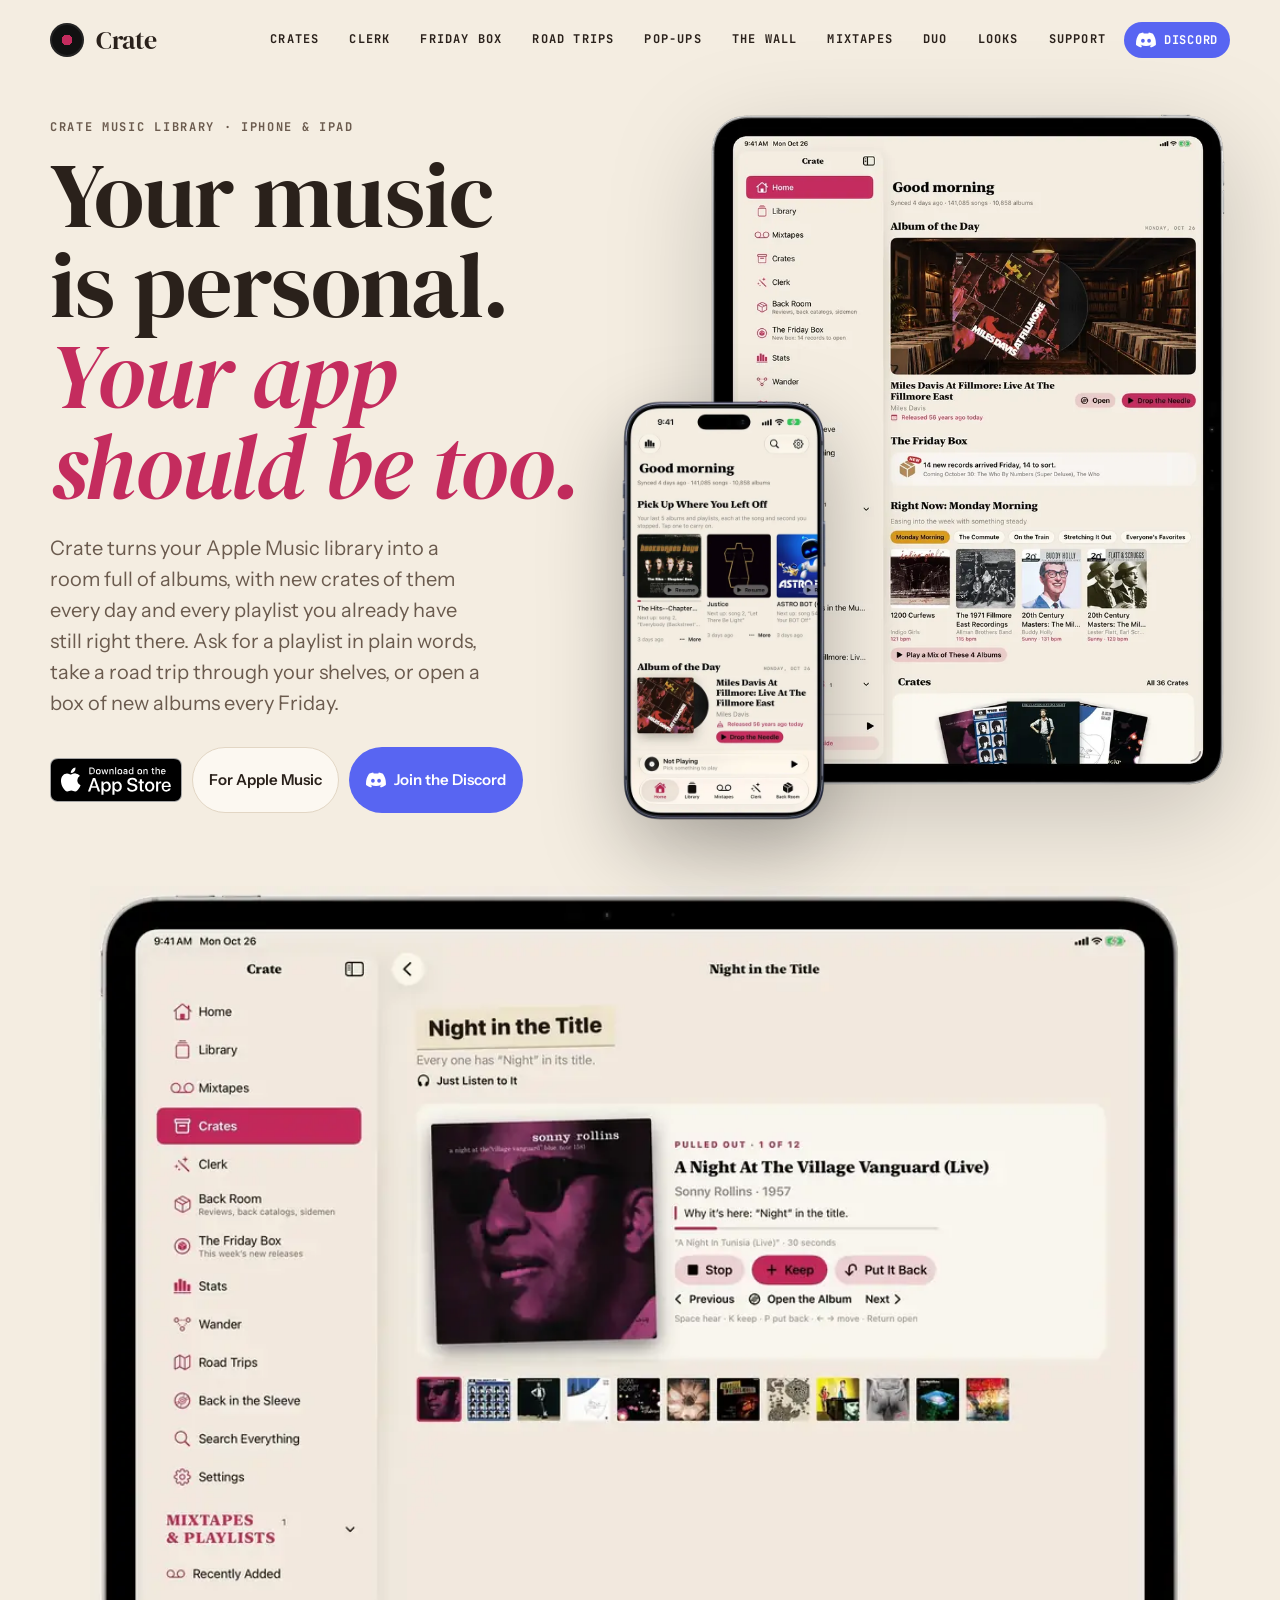
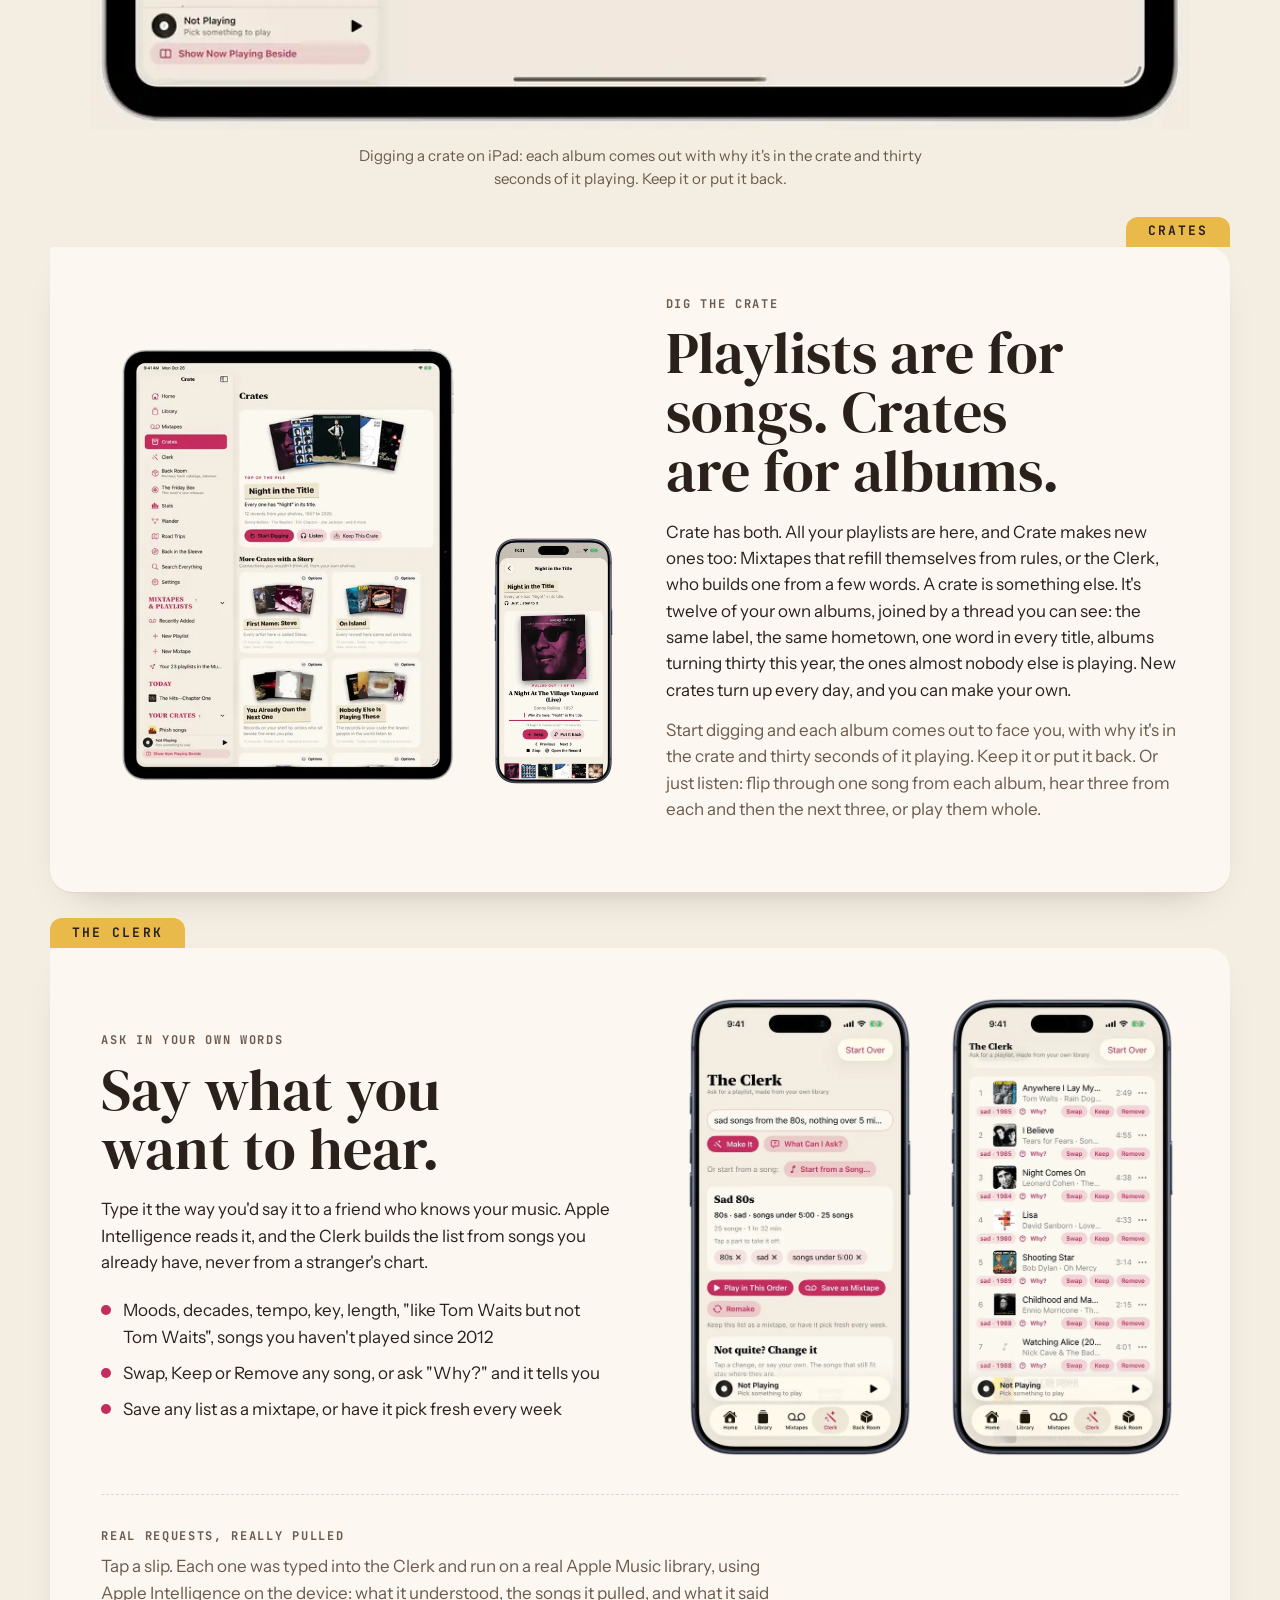
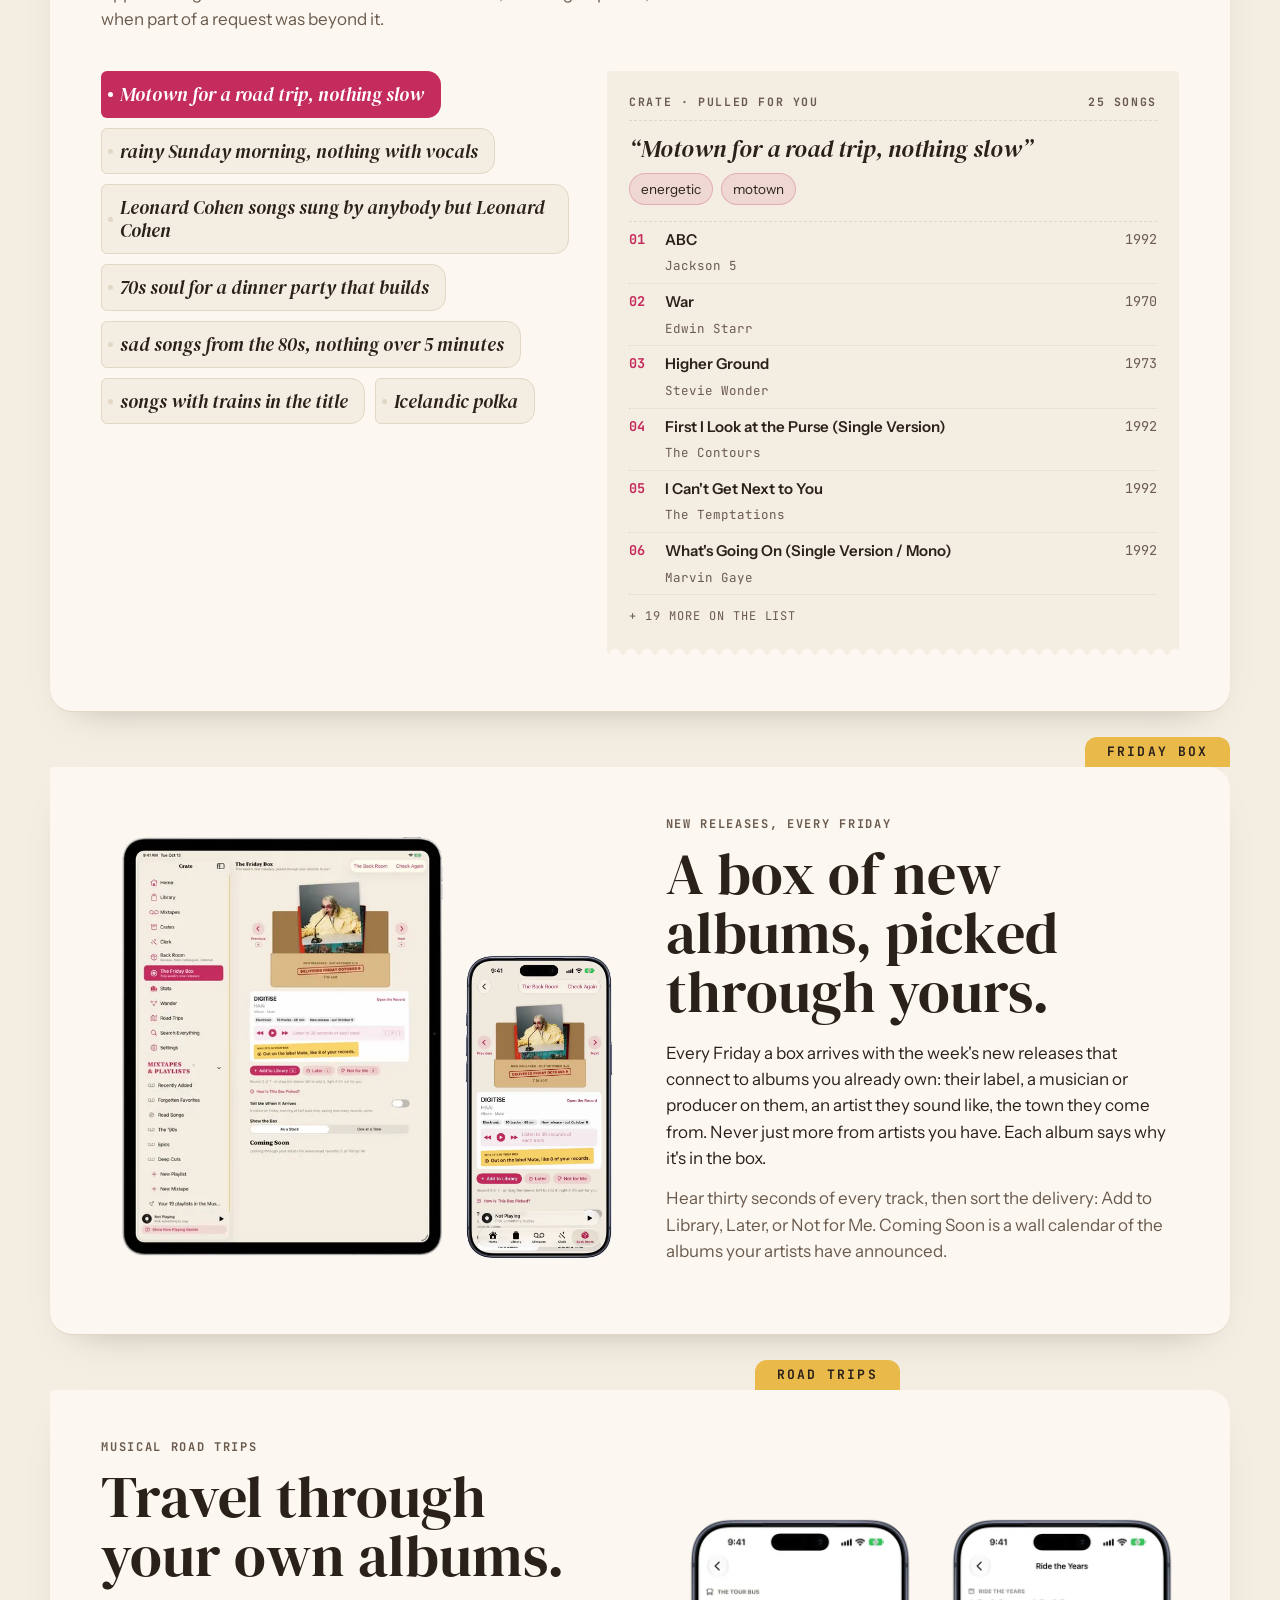
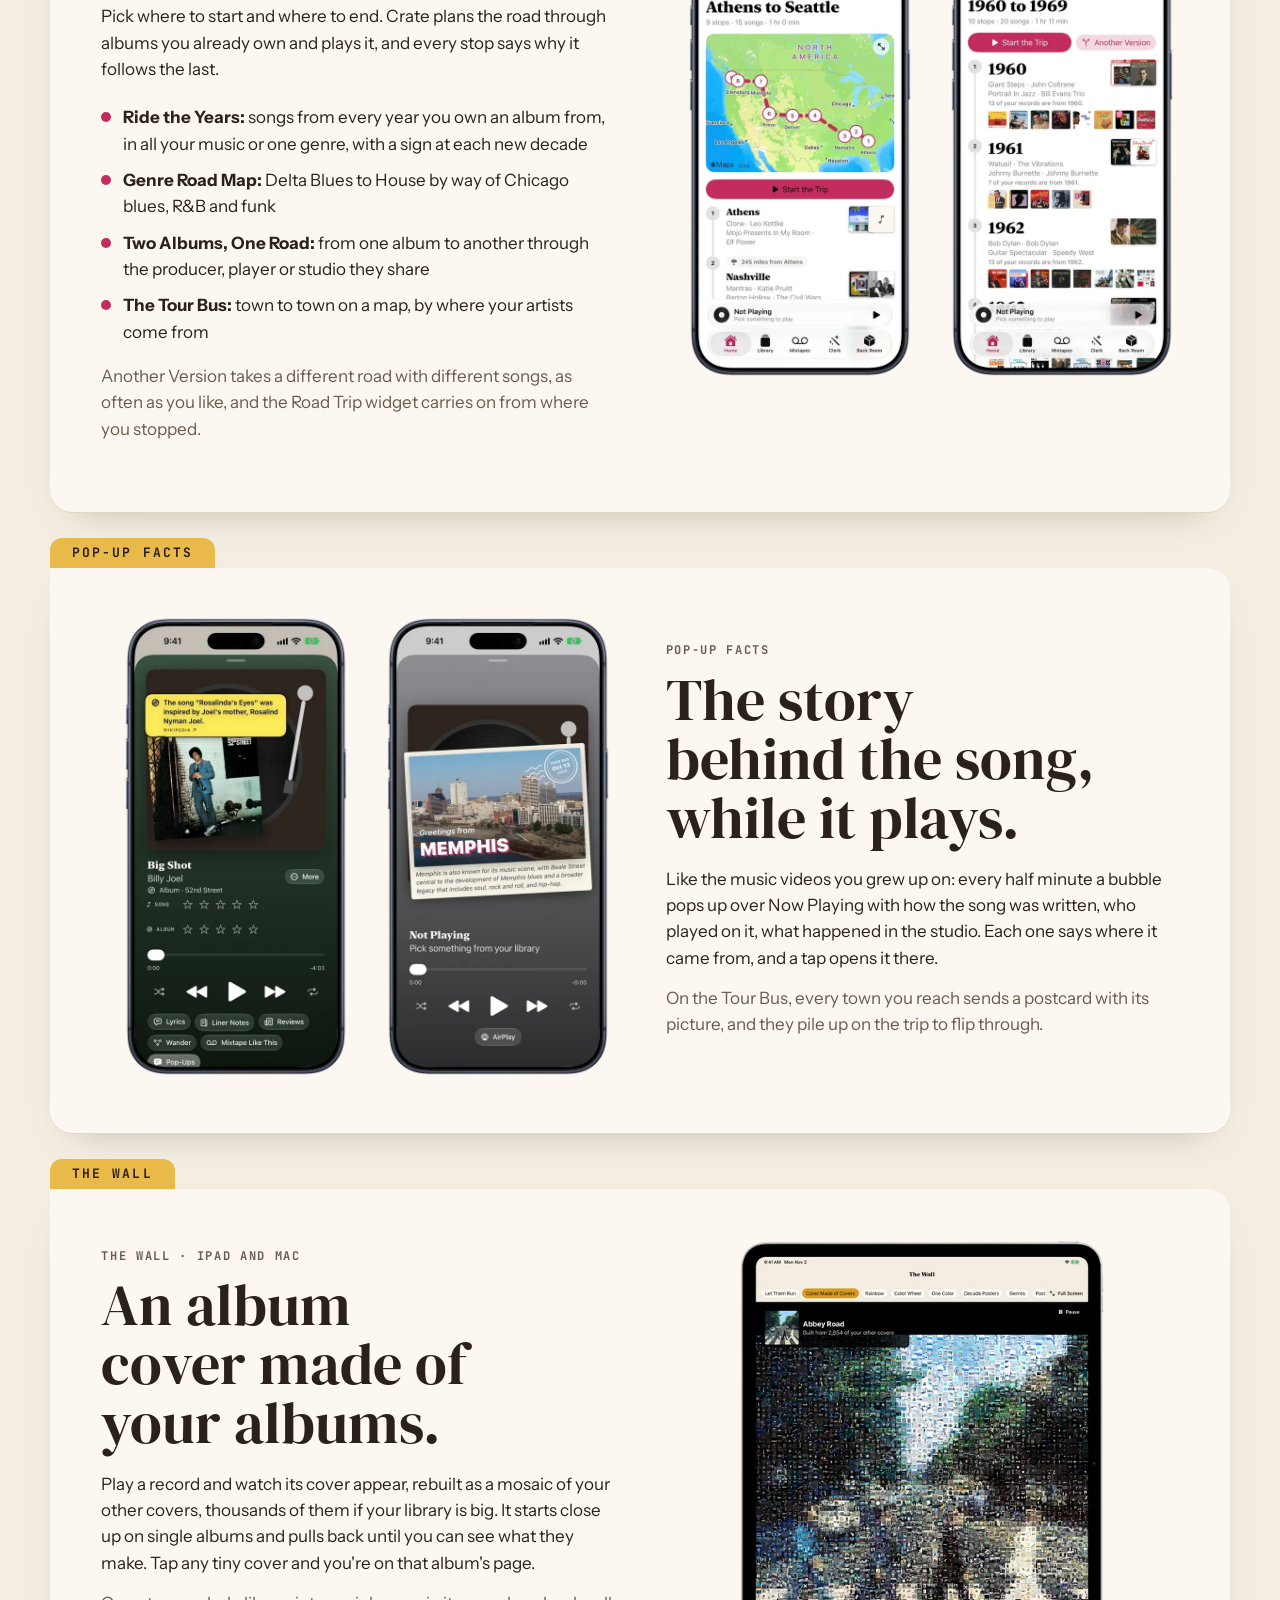
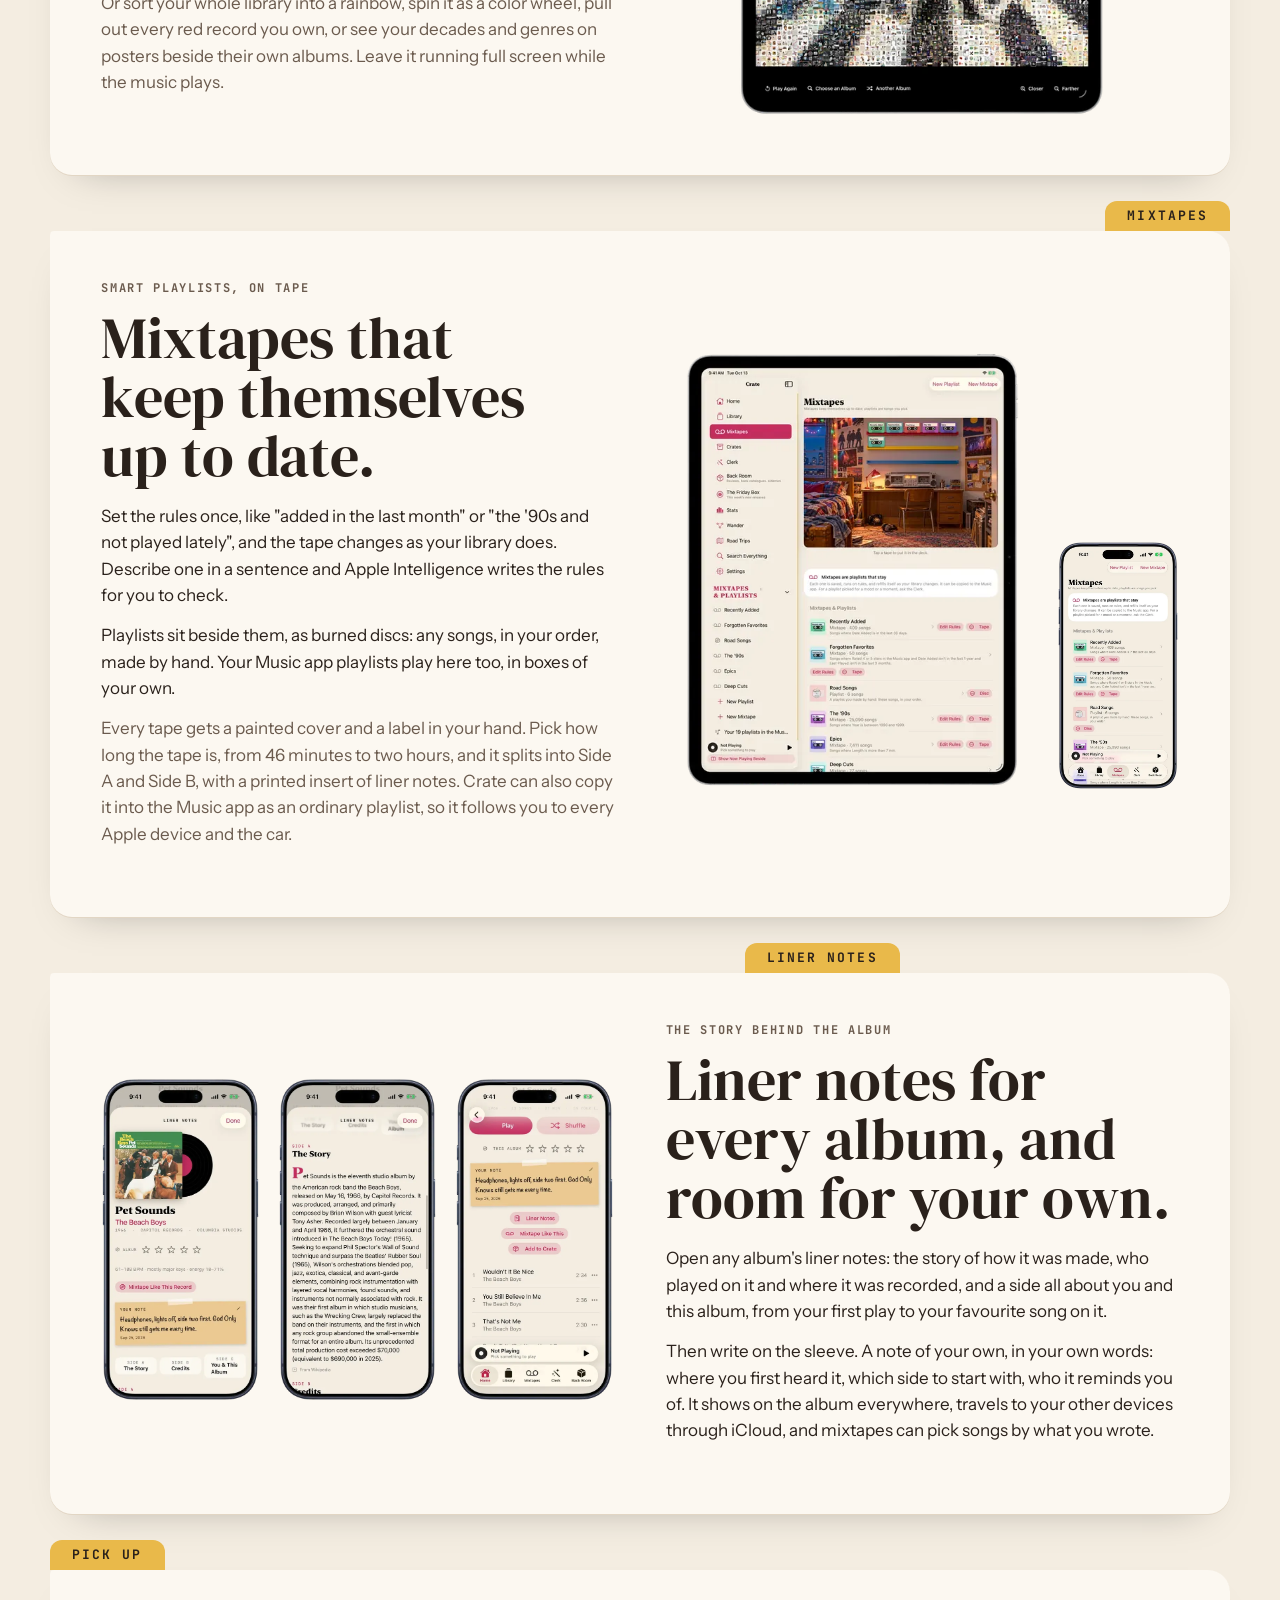
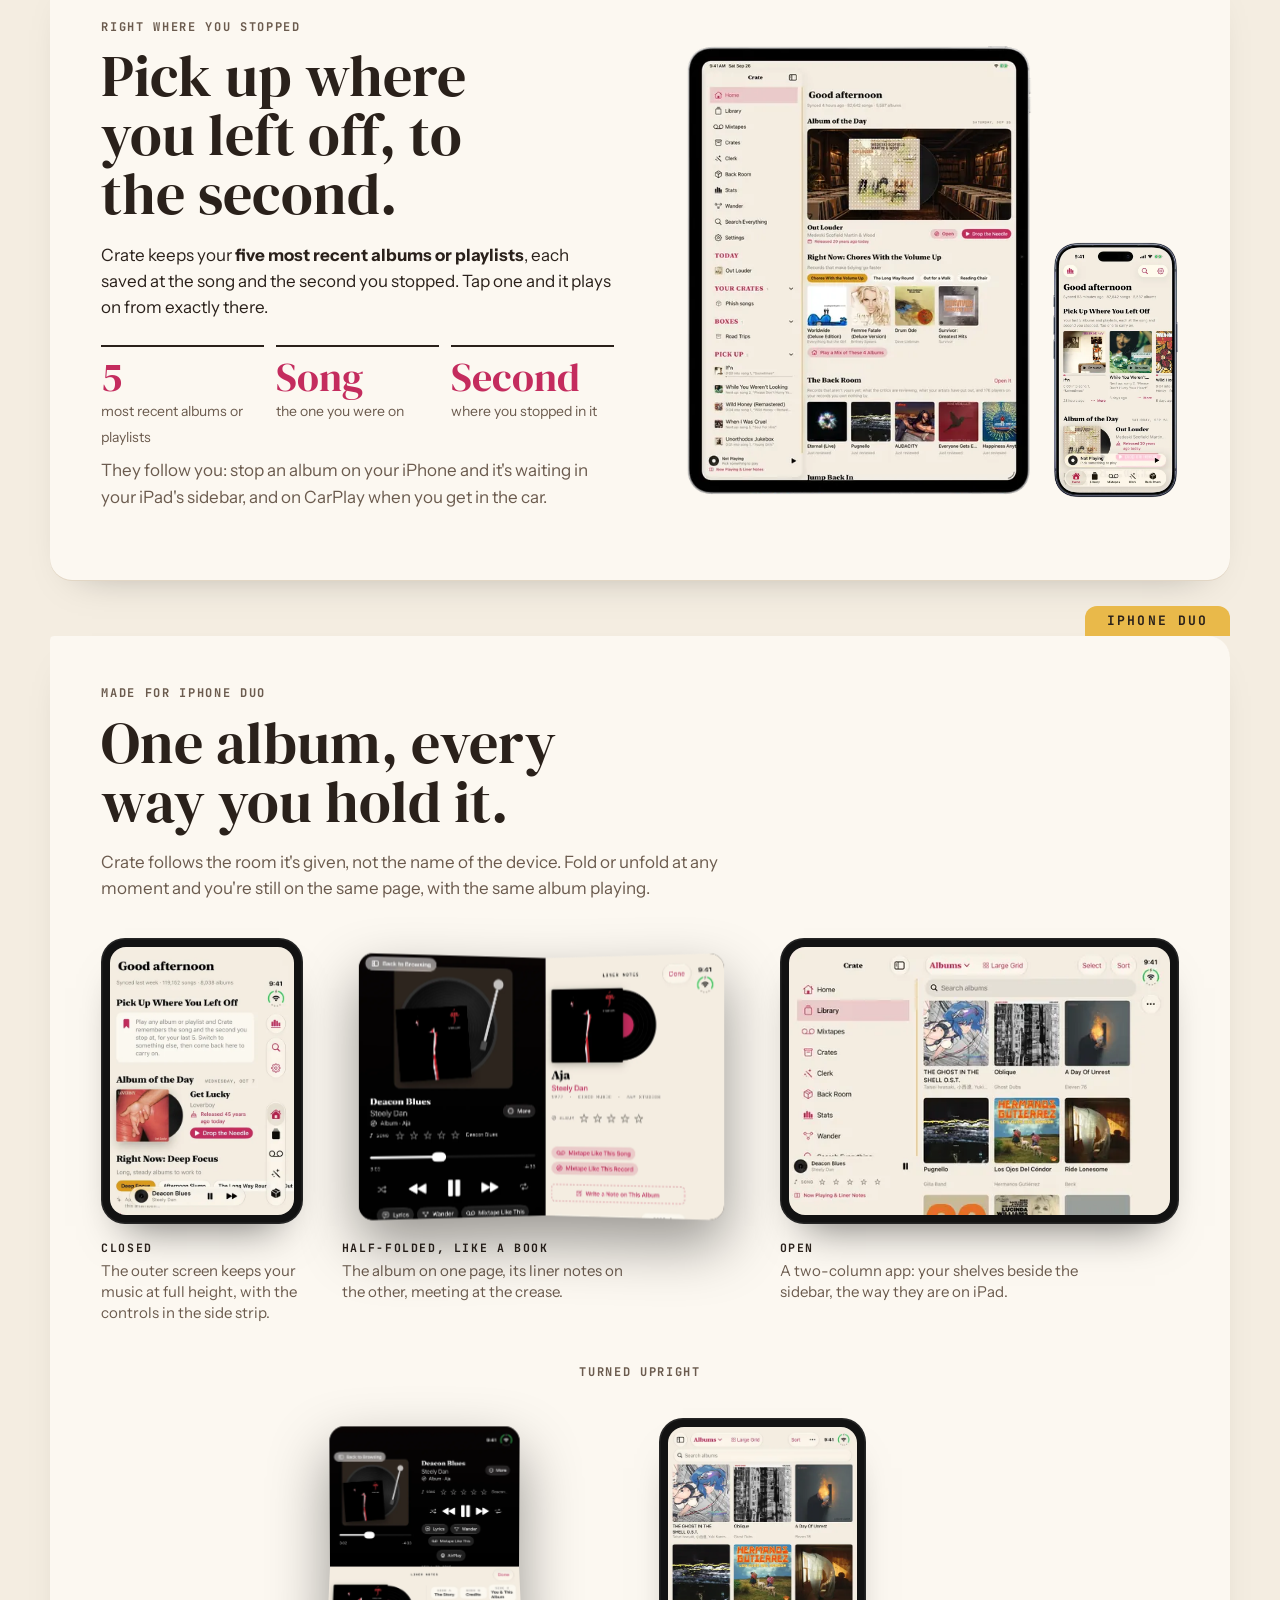
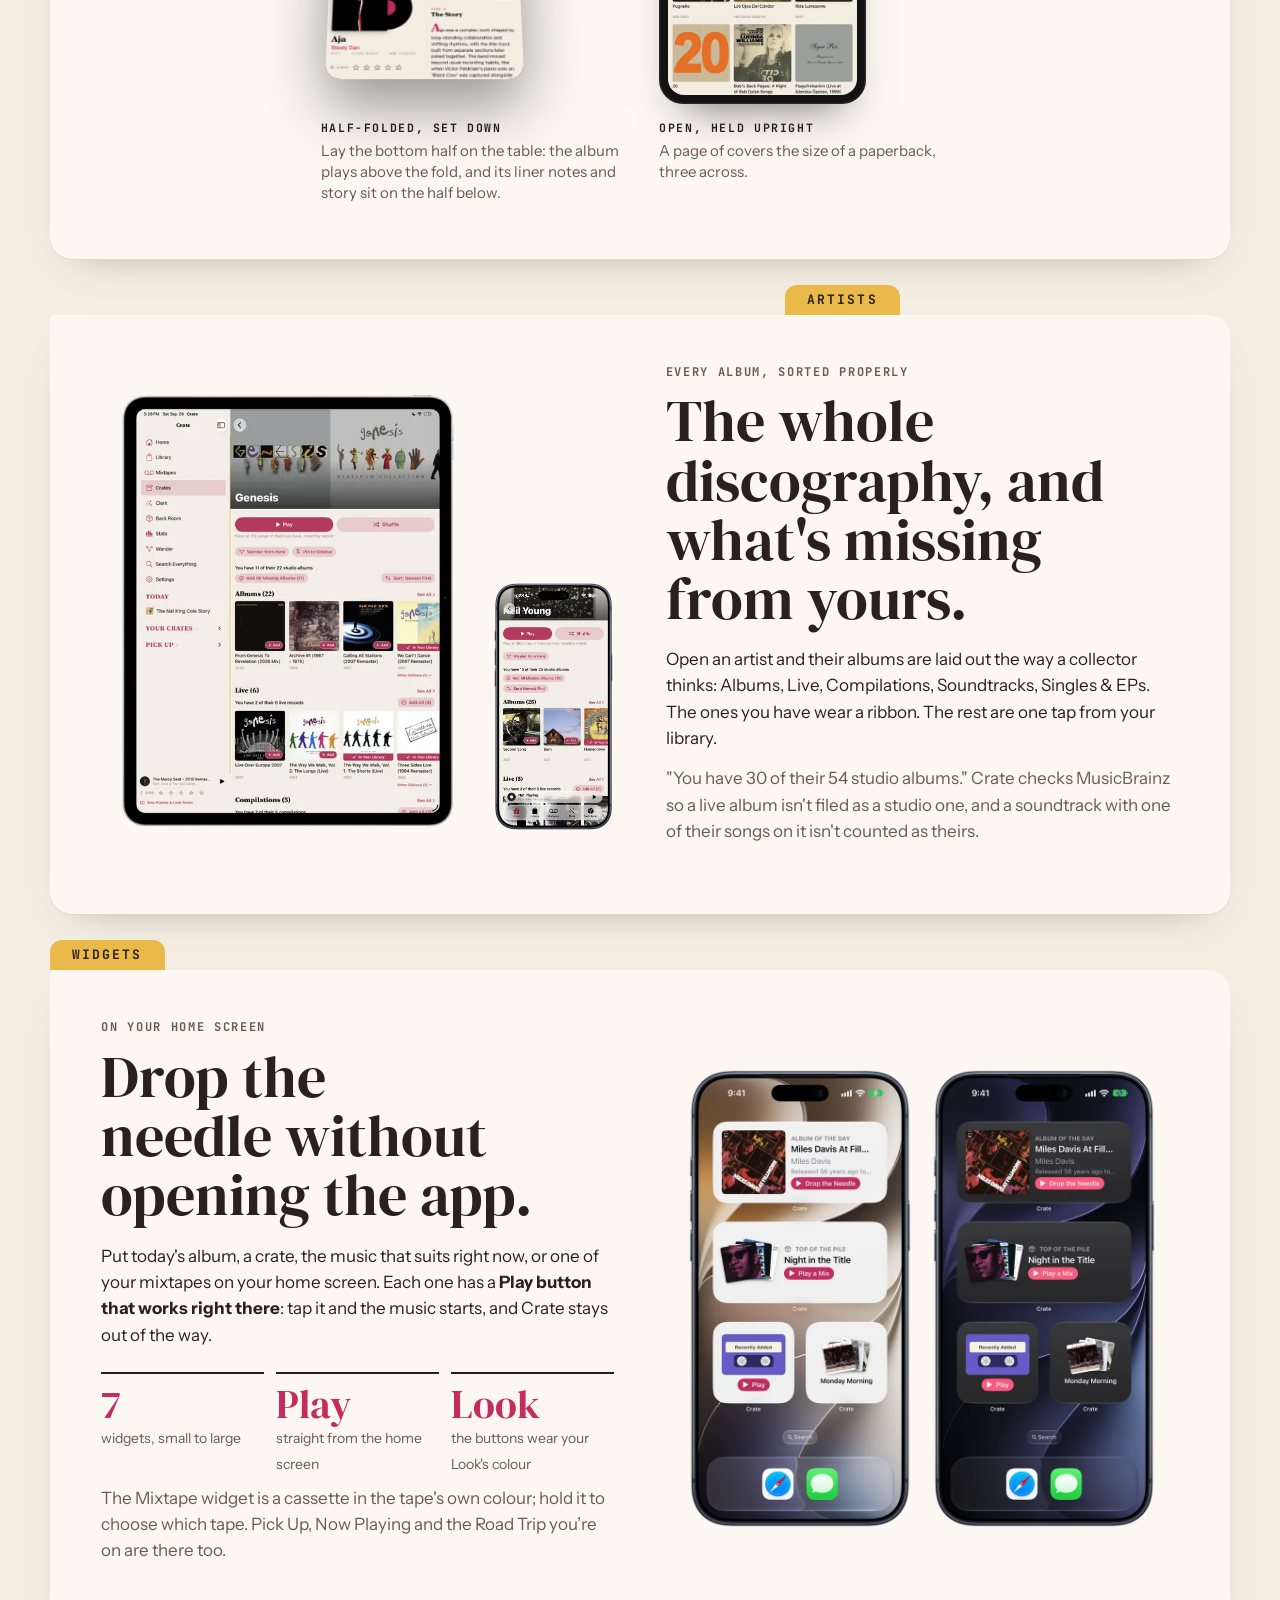
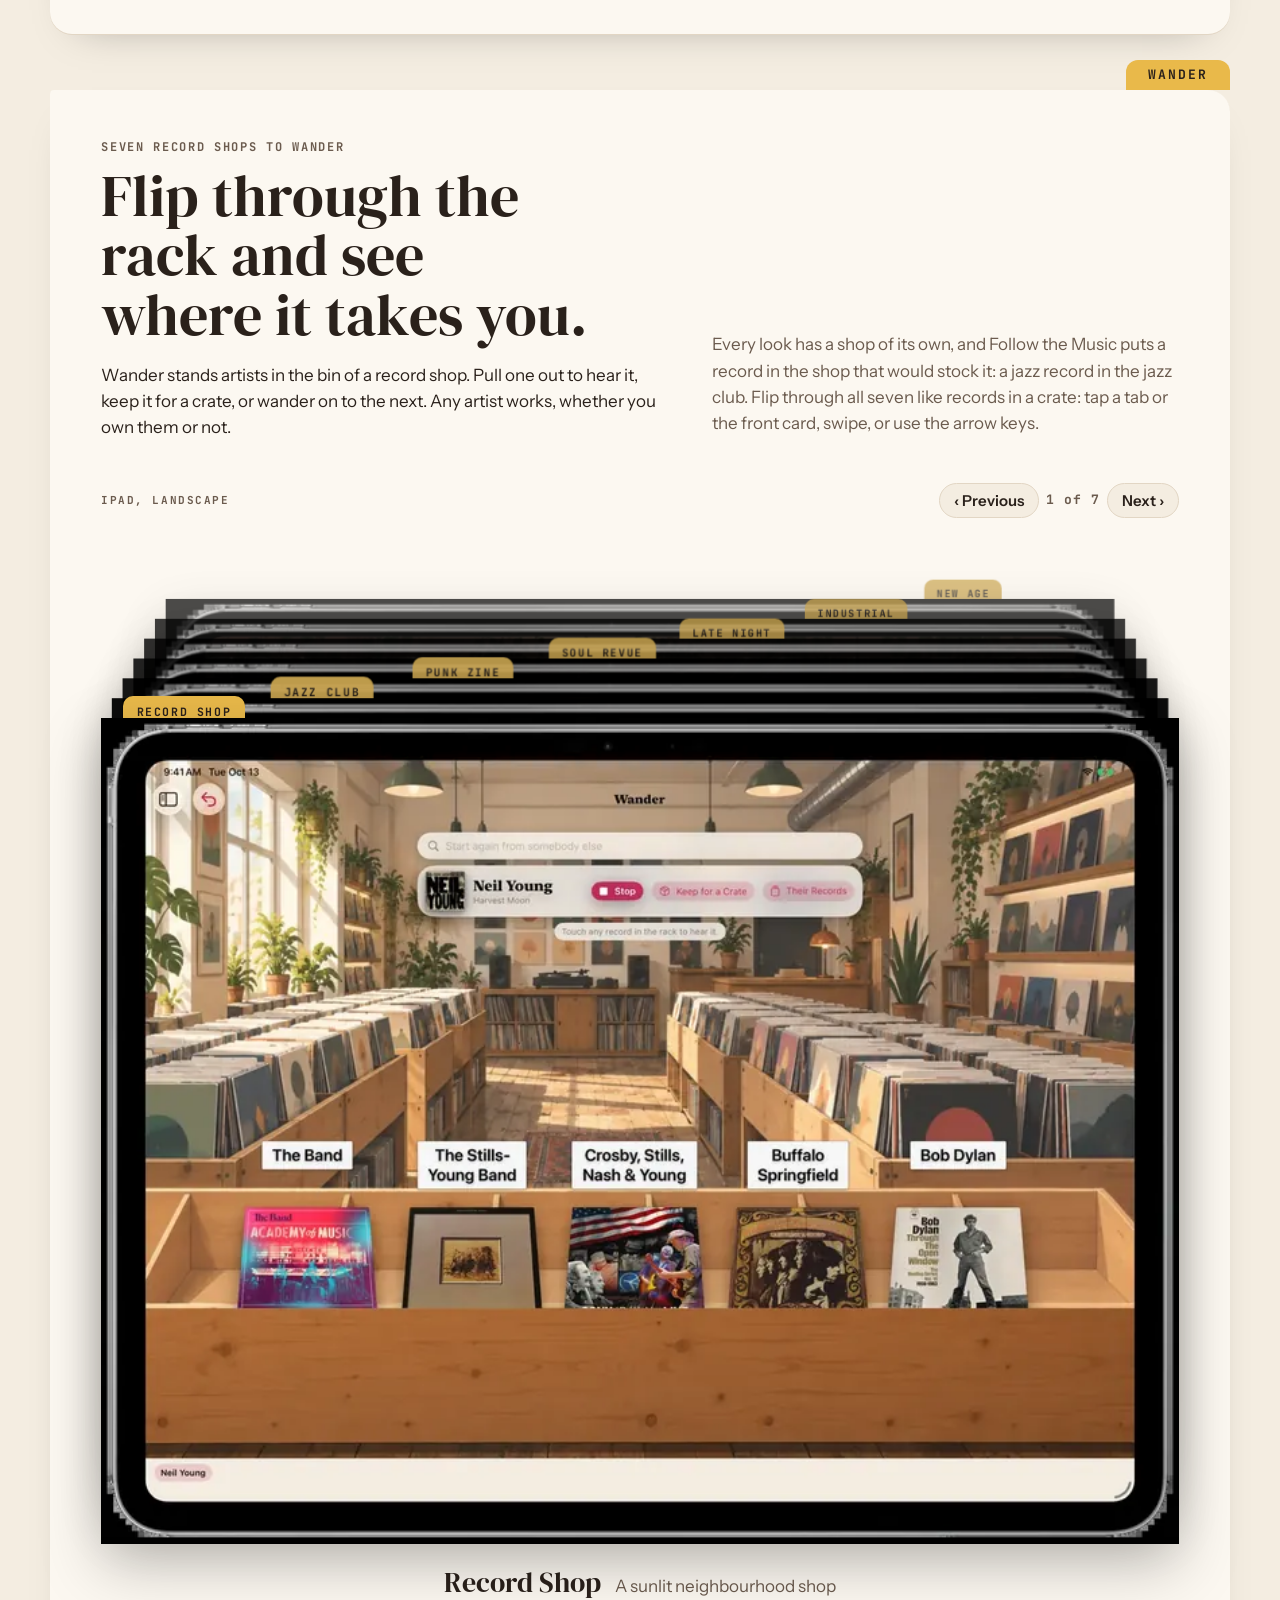
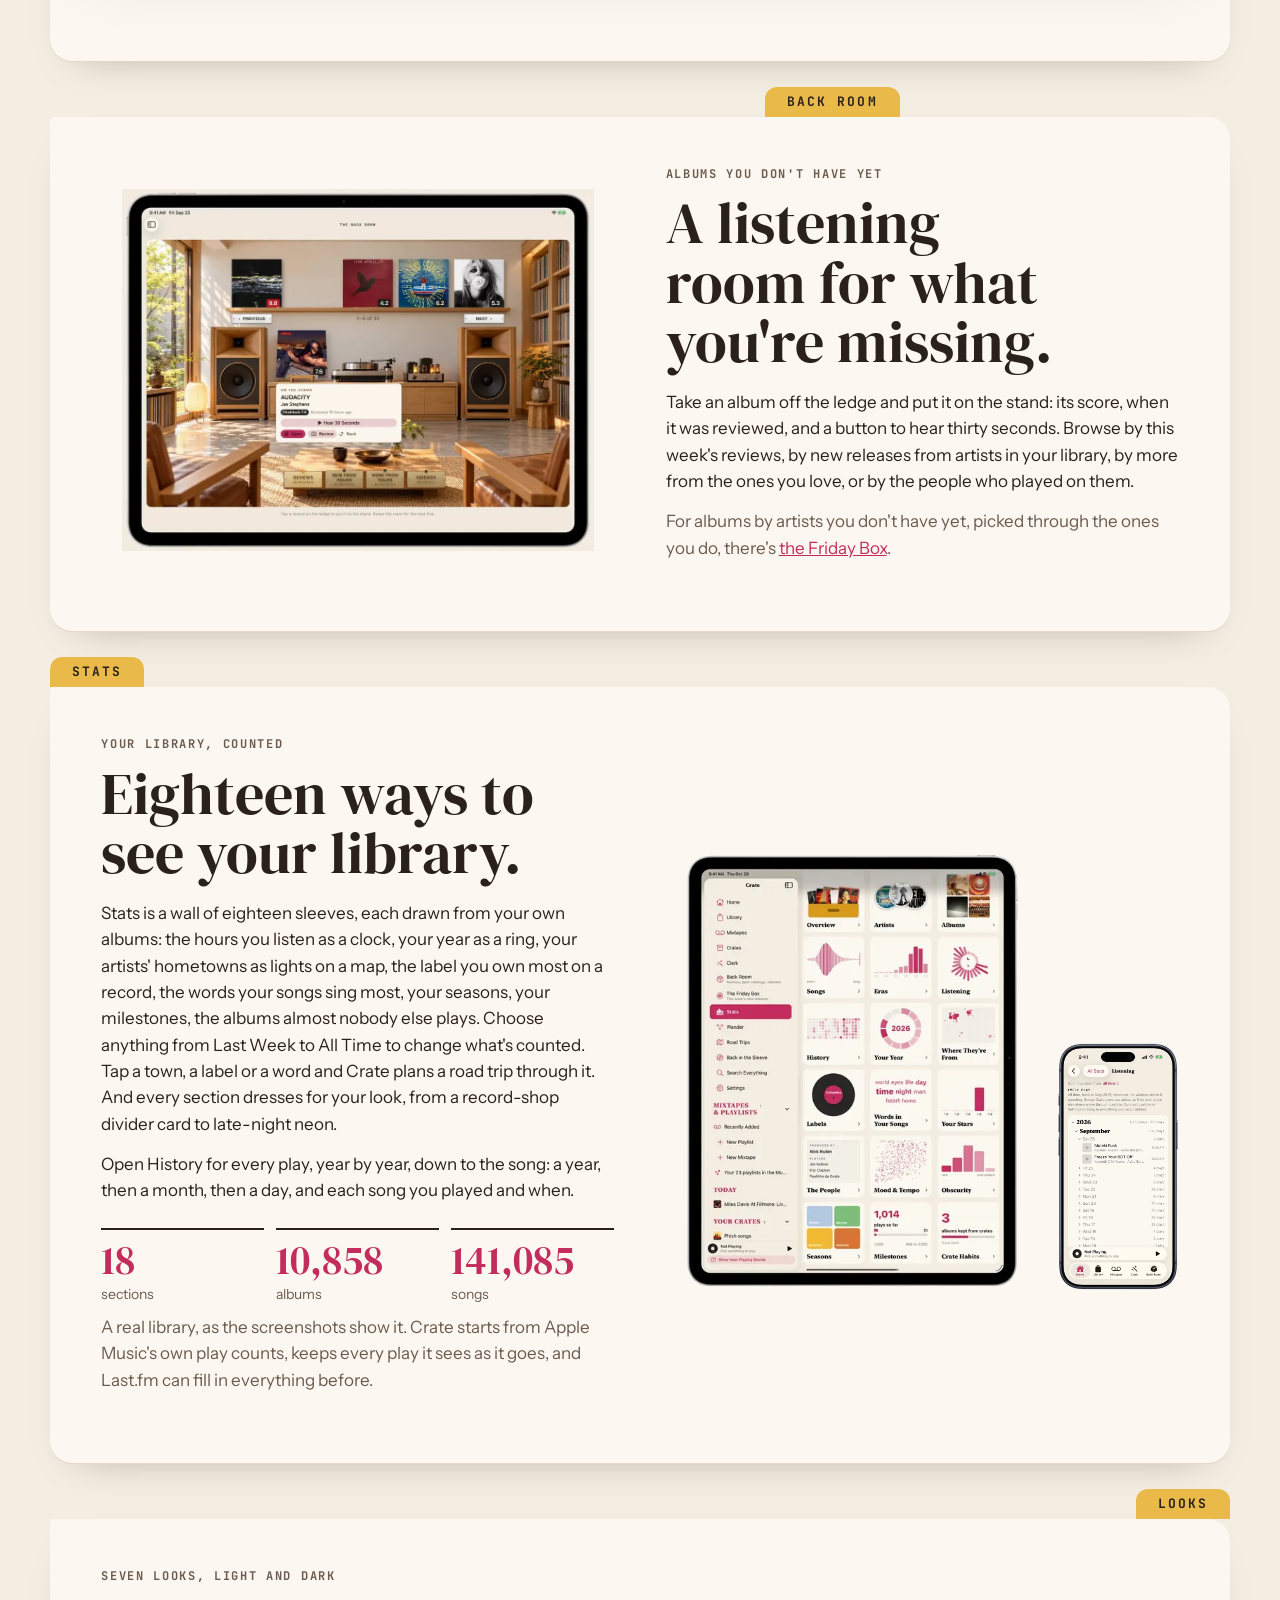
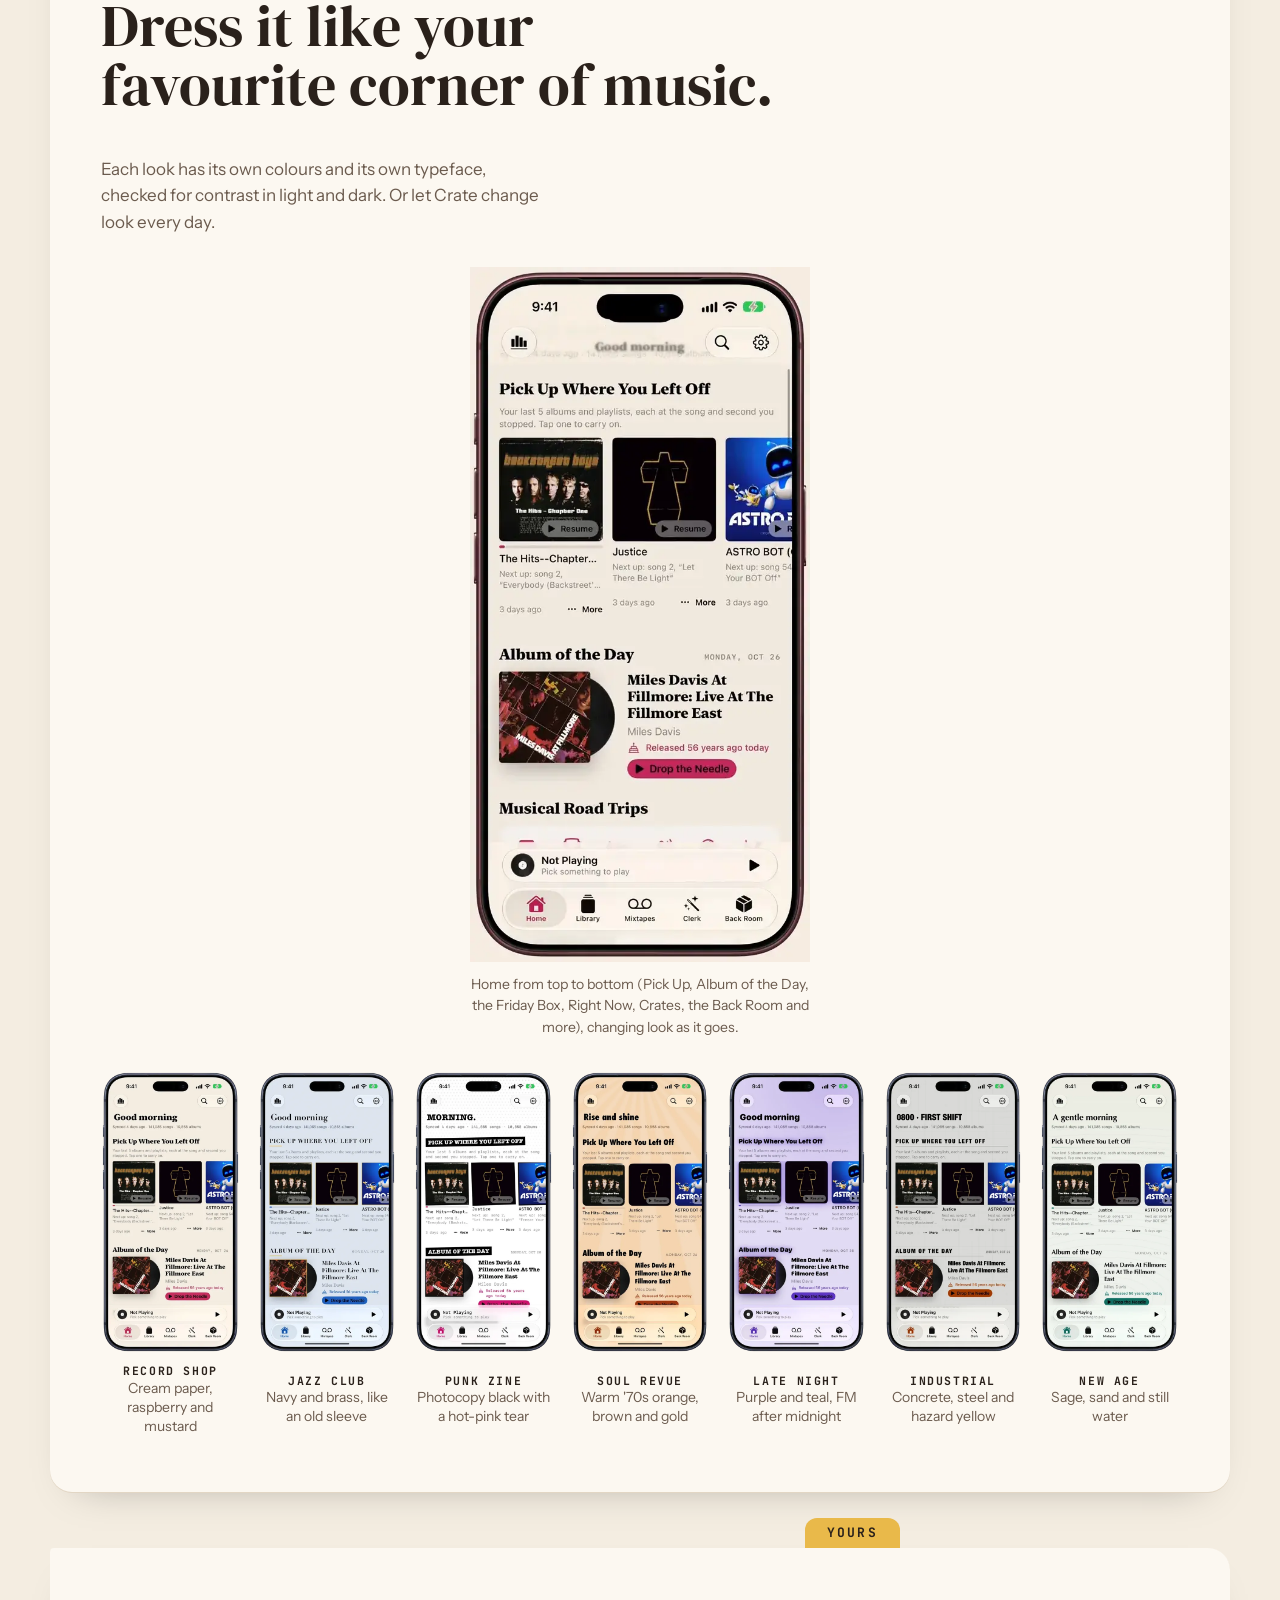
==== commit 9e114ece: "Use Crate with Claude page, and a support question linking to it" ====
--- a/index.html
+++ b/index.html
@@ -39,7 +39,7 @@
       <span class="brand-mark" aria-hidden="true"></span><b>Crate</b>
     </a>
     <nav class="nav" aria-label="Sections">
-      <a href="#crates">Crates</a><a href="#clerk">Clerk</a><a href="#fridaybox">Friday Box</a><a href="#roadtrips">Road Trips</a><a href="#popups">Pop-Ups</a><a href="#mixtapes">Mixtapes</a><a href="#duo">Duo</a><a href="#looks">Looks</a><a class="nav-beta" data-beta hidden href="#">Beta</a><a href="support.html">Support</a><a class="discord" data-discord href="support.html#community"><svg viewBox="0 0 24 24" aria-hidden="true" fill="currentColor"><path d="M20.3 4.4A19.8 19.8 0 0 0 15.4 3l-.6 1.3a18.4 18.4 0 0 0-5.6 0L8.6 3a19.7 19.7 0 0 0-4.9 1.5C.6 9.1-.3 13.6.1 18.1a19.9 19.9 0 0 0 6 3l1.3-2.1a12.9 12.9 0 0 1-2-1l.5-.4a14.2 14.2 0 0 0 12.2 0l.5.4a12.9 12.9 0 0 1-2.1 1l1.3 2.1a19.8 19.8 0 0 0 6-3c.5-5.2-.8-9.7-3.5-13.7ZM8.3 15.3c-1.2 0-2.2-1.1-2.2-2.4s1-2.4 2.2-2.4 2.2 1.1 2.2 2.4-1 2.4-2.2 2.4Zm7.4 0c-1.2 0-2.2-1.1-2.2-2.4s1-2.4 2.2-2.4 2.2 1.1 2.2 2.4-1 2.4-2.2 2.4Z"/></svg>Discord</a>
+      <a href="#crates">Crates</a><a href="#clerk">Clerk</a><a href="#fridaybox">Friday Box</a><a href="#roadtrips">Road Trips</a><a href="#popups">Pop-Ups</a><a href="#wall">The Wall</a><a href="#mixtapes">Mixtapes</a><a href="#duo">Duo</a><a href="#looks">Looks</a><a class="nav-beta" data-beta hidden href="#">Beta</a><a href="support.html">Support</a><a class="discord" data-discord href="support.html#community"><svg viewBox="0 0 24 24" aria-hidden="true" fill="currentColor"><path d="M20.3 4.4A19.8 19.8 0 0 0 15.4 3l-.6 1.3a18.4 18.4 0 0 0-5.6 0L8.6 3a19.7 19.7 0 0 0-4.9 1.5C.6 9.1-.3 13.6.1 18.1a19.9 19.9 0 0 0 6 3l1.3-2.1a12.9 12.9 0 0 1-2-1l.5-.4a14.2 14.2 0 0 0 12.2 0l.5.4a12.9 12.9 0 0 1-2.1 1l1.3 2.1a19.8 19.8 0 0 0 6-3c.5-5.2-.8-9.7-3.5-13.7ZM8.3 15.3c-1.2 0-2.2-1.1-2.2-2.4s1-2.4 2.2-2.4 2.2 1.1 2.2 2.4-1 2.4-2.2 2.4Zm7.4 0c-1.2 0-2.2-1.1-2.2-2.4s1-2.4 2.2-2.4 2.2 1.1 2.2 2.4-1 2.4-2.2 2.4Z"/></svg>Discord</a>
     </nav>
   </header>
 
@@ -163,6 +163,20 @@
       <div class="devices two-phones">
         <picture><source srcset="img/small/iphone-popup-dark-480.webp 480w" sizes="(max-width: 500px) 35vw, (max-width: 1000px) 38vw, 222px" media="(prefers-color-scheme: dark)"><img decoding="async" class="phone" src="img/small/iphone-popup-480.webp" srcset="img/small/iphone-popup-480.webp 480w" sizes="(max-width: 500px) 35vw, (max-width: 1000px) 38vw, 222px" width="560" height="1143" loading="lazy" alt="Now Playing on iPhone: Big Shot by Billy Joel, with a Pop-Up Fact over the album about the song Rosalinda's Eyes"></picture>
         <picture><source srcset="img/small/iphone-postcard-dark-480.webp 480w" sizes="(max-width: 500px) 35vw, (max-width: 1000px) 38vw, 222px" media="(prefers-color-scheme: dark)"><img decoding="async" class="phone" src="img/small/iphone-postcard-480.webp" srcset="img/small/iphone-postcard-480.webp 480w" sizes="(max-width: 500px) 35vw, (max-width: 1000px) 38vw, 222px" width="560" height="1143" loading="lazy" alt="A postcard from Memphis on the Tour Bus, over Now Playing"></picture>
+      </div>
+    </div>
+  </section>
+
+  <section class="divider" id="wall" data-tab="The Wall">
+    <div class="row">
+      <div class="copy">
+        <div class="label">The Wall &middot; iPad and Mac</div>
+        <h2>An album cover made of your albums.</h2>
+        <p>Play a record and watch its cover appear, rebuilt as a mosaic of your other covers, thousands of them if your library is big. It starts close up on single albums and pulls back until you can see what they make. Tap any tiny cover and you're on that album's page.</p>
+        <p class="soft">Or sort your whole library into a rainbow, spin it as a color wheel, pull out every red record you own, or see your decades and genres on posters beside their own albums. Leave it running full screen while the music plays.</p>
+      </div>
+      <div class="devices two-pads">
+        <img decoding="async" class="pad" src="img/small/ipad-wall-cover-800.webp" srcset="img/small/ipad-wall-cover-480.webp 480w, img/small/ipad-wall-cover-800.webp 800w" sizes="(max-width: 500px) 52vw, (max-width: 1000px) 59vw, 332px" loading="lazy" alt="The Wall on iPad: the cover of Abbey Road rebuilt as a mosaic of thousands of other album covers, with the real cover beside it">
       </div>
     </div>
   </section>
